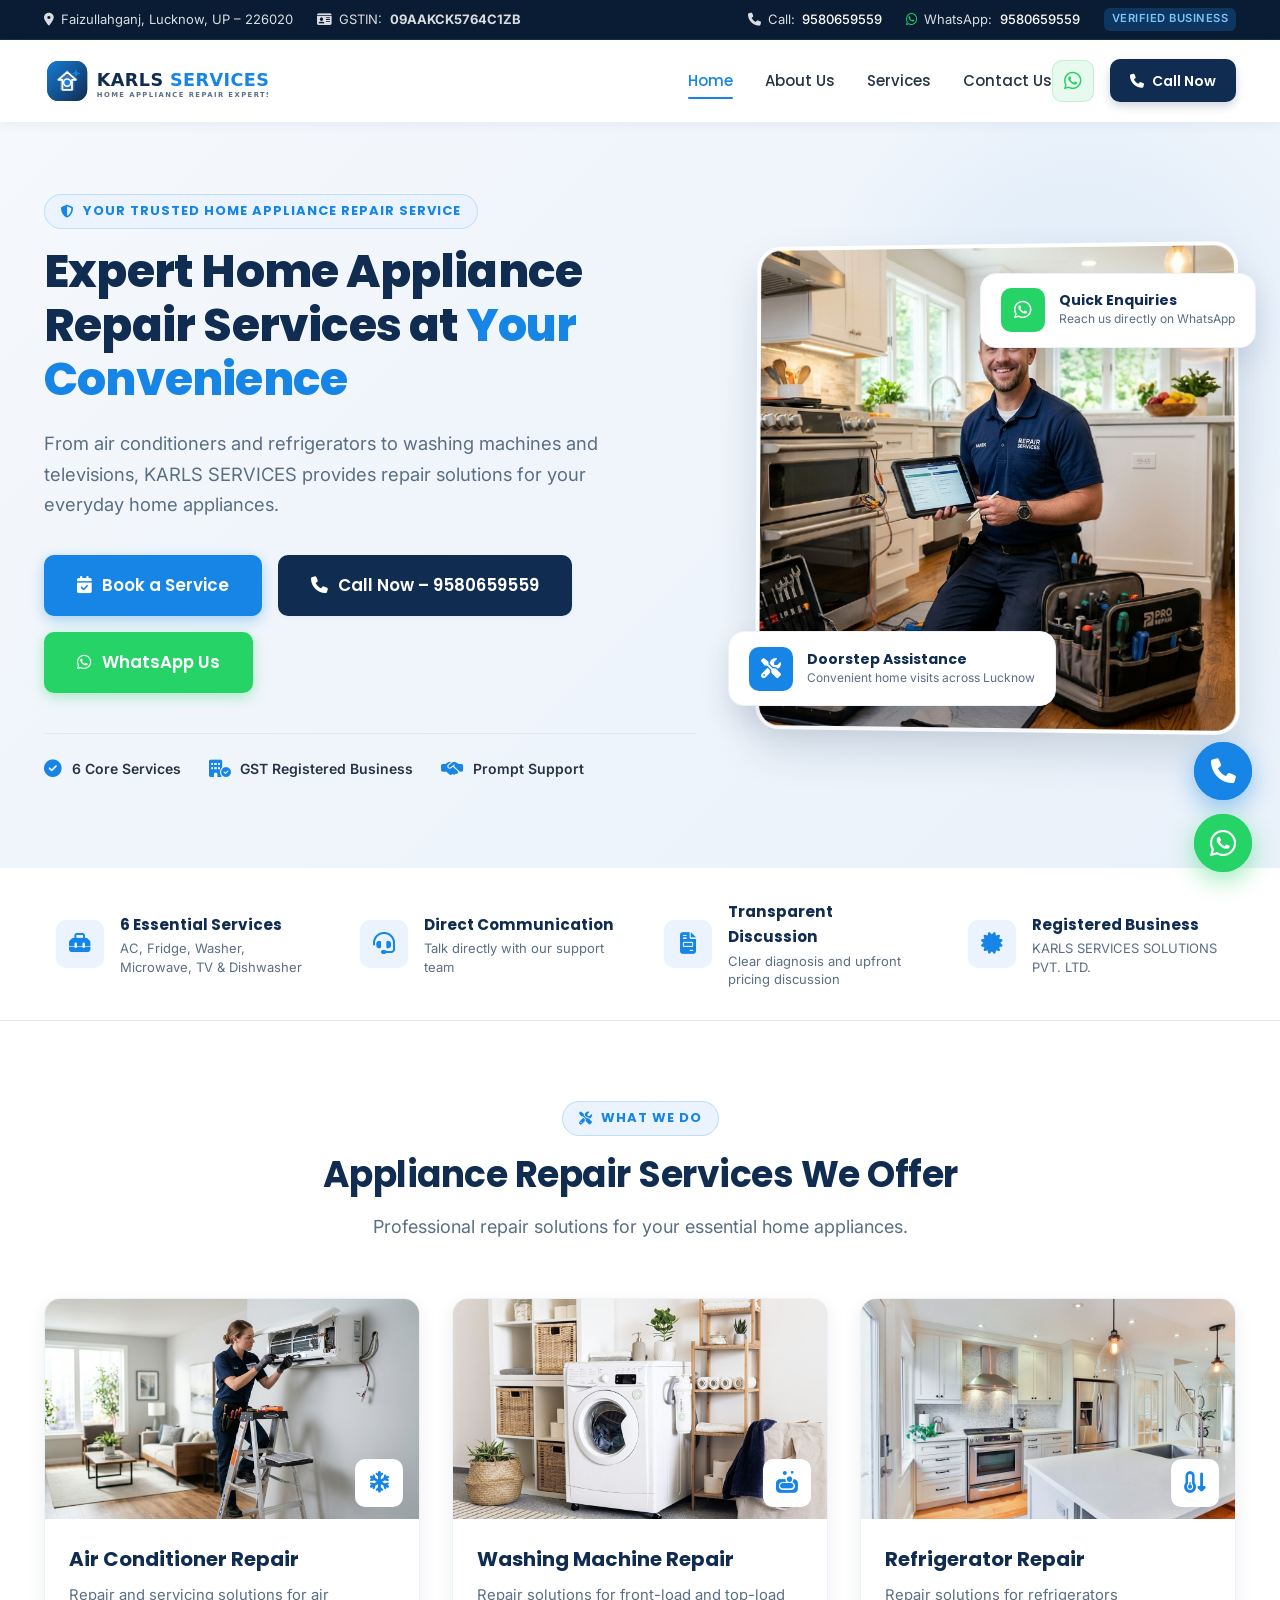
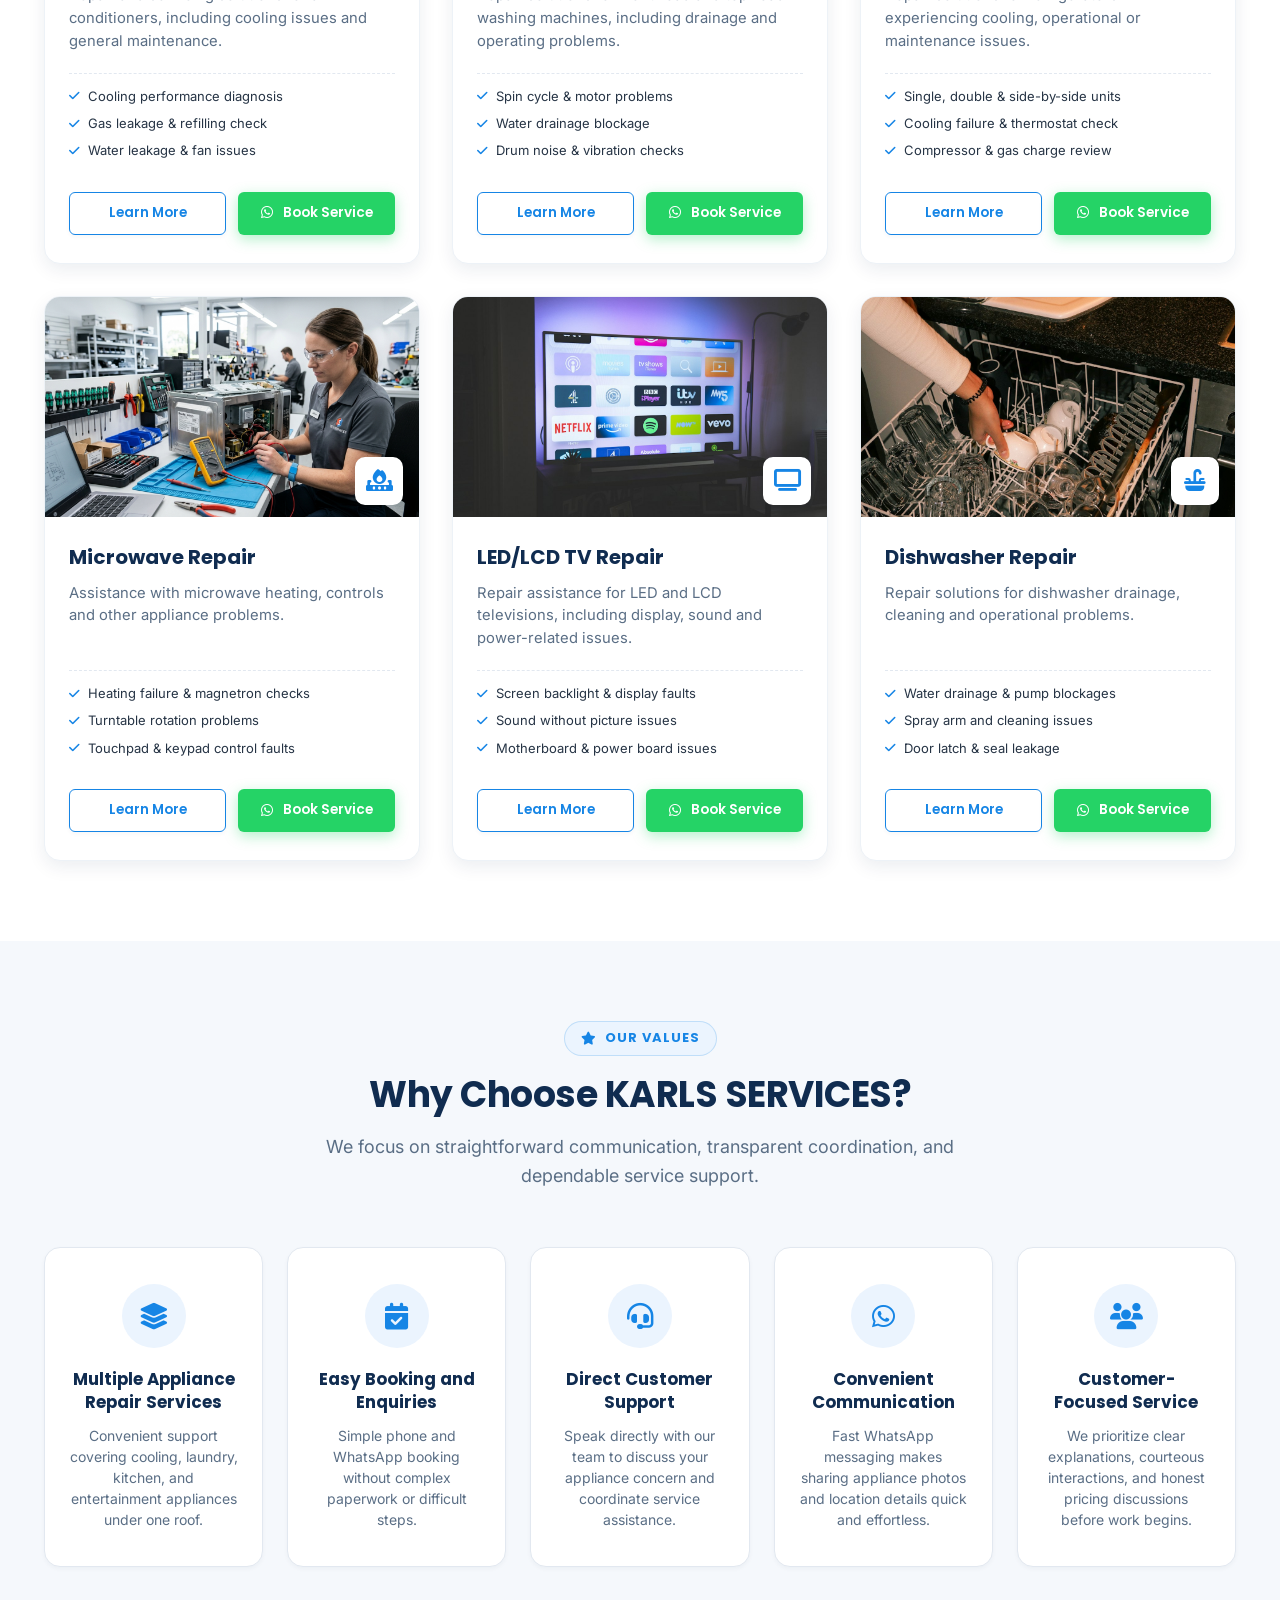
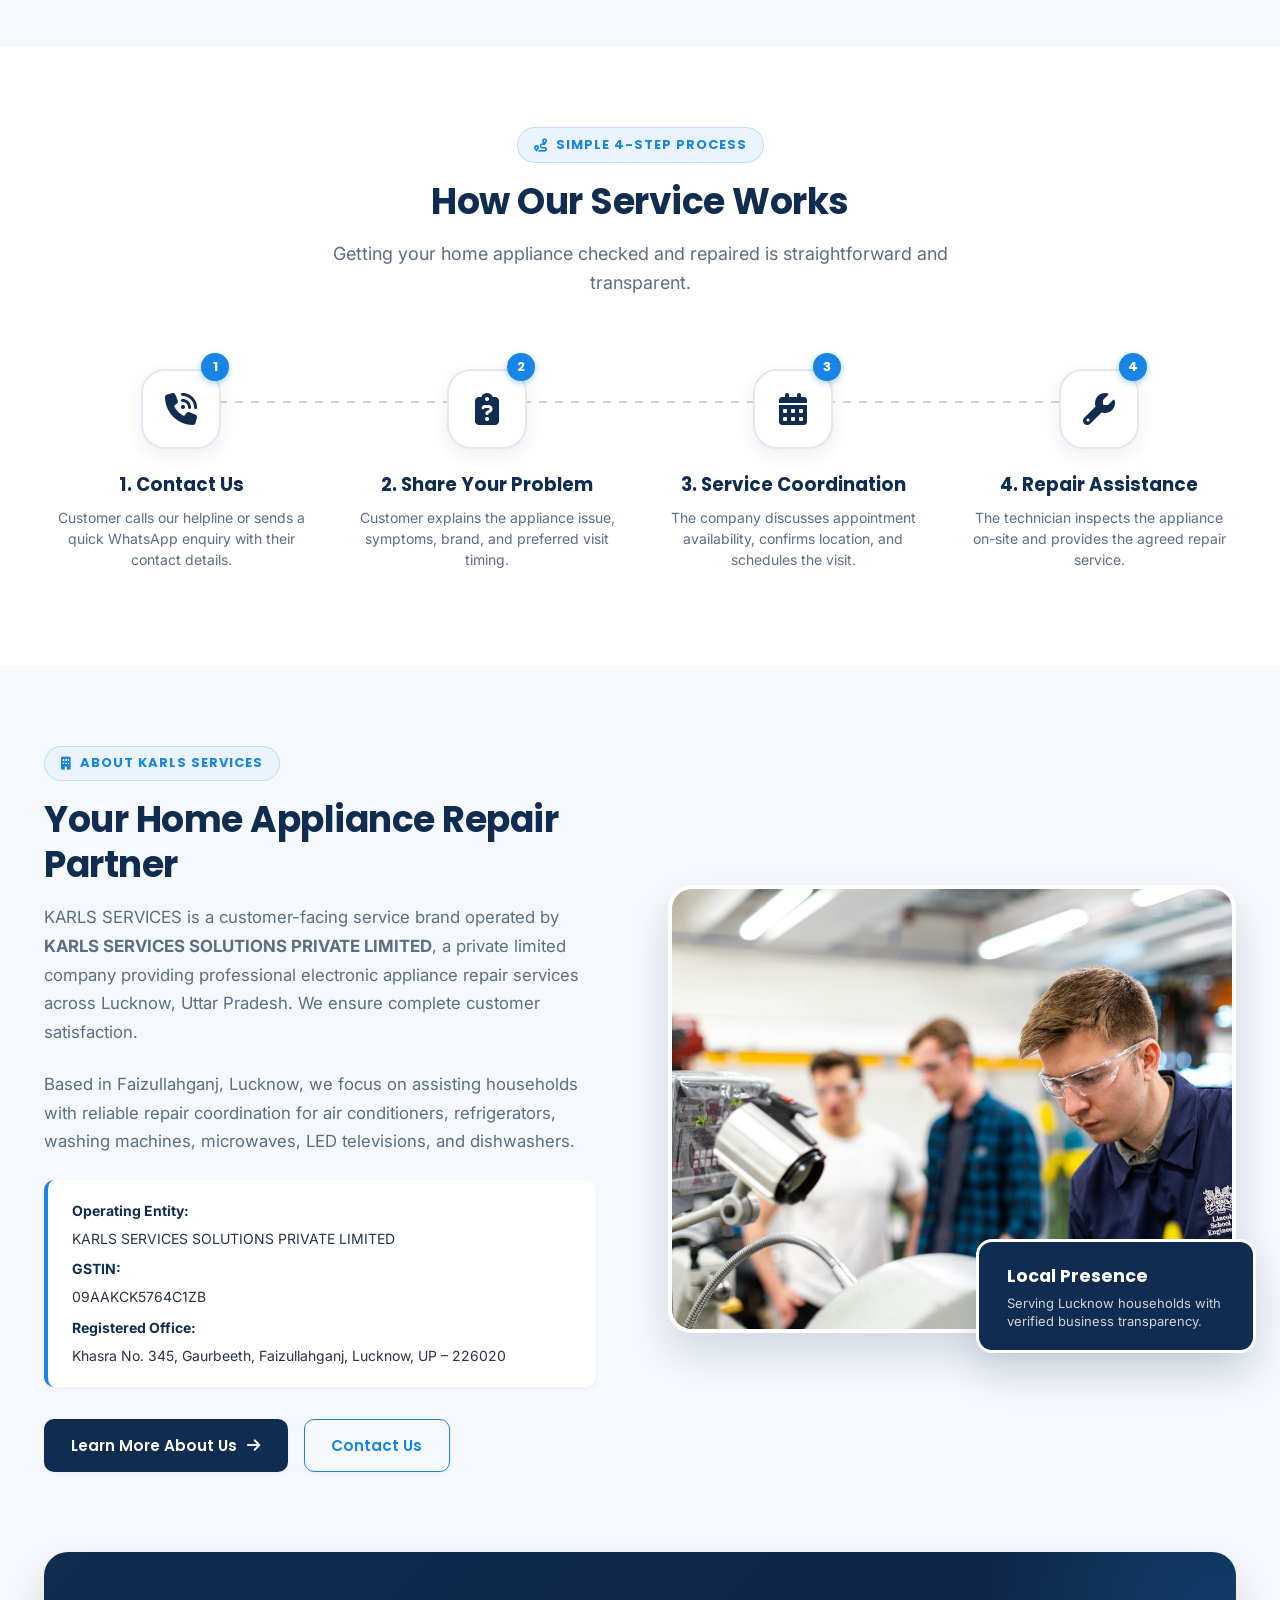
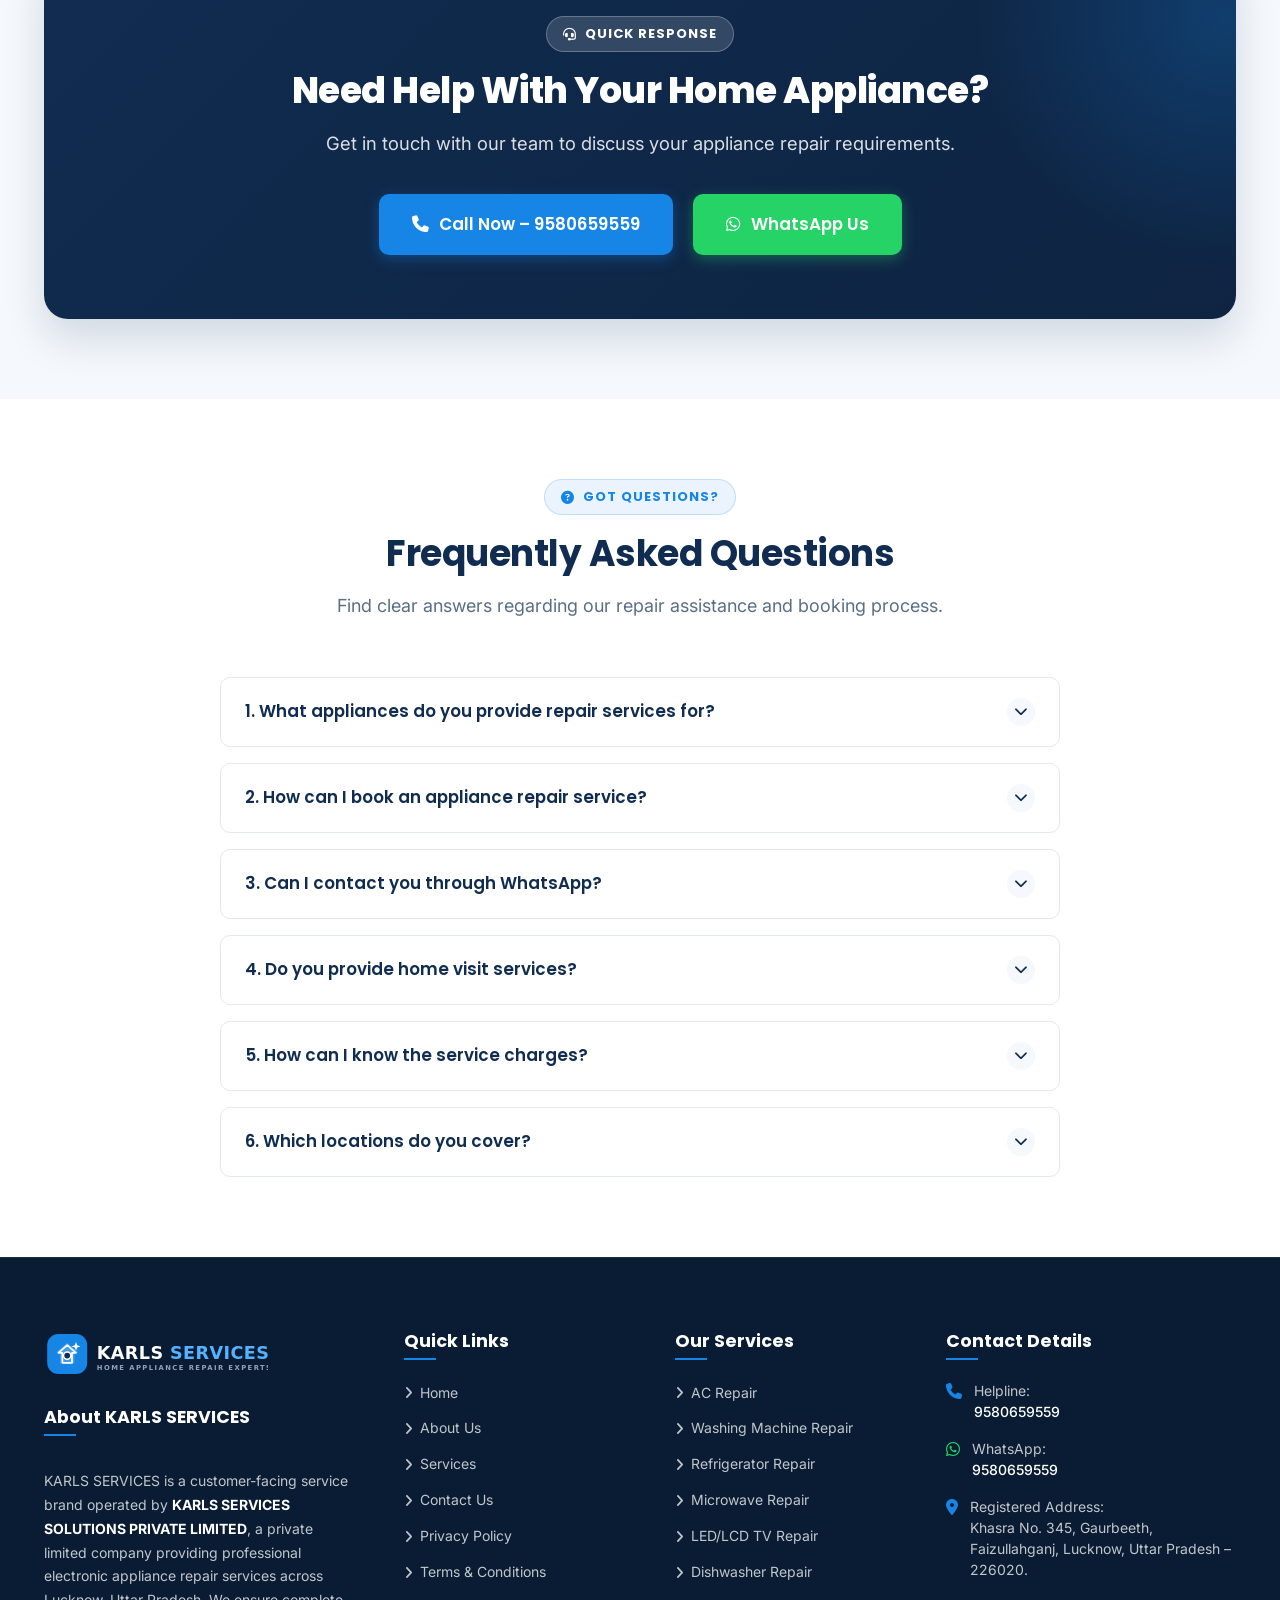
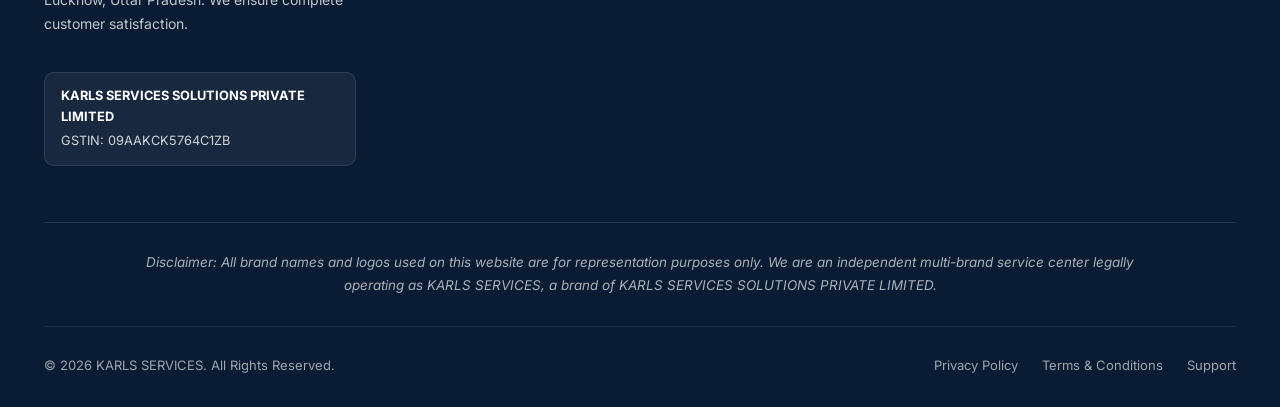
==== karls-services/index.html @ 0b70fb30 "Fix floating Call and WhatsApp buttons staying permanently visible on scroll across all devices" ====
<!DOCTYPE html>
<html lang="en">
<head>
  <meta charset="UTF-8">
  <meta name="viewport" content="width=device-width, initial-scale=1.0">
  <title>KARLS SERVICES – Home Appliance Repair Experts in Lucknow</title>
  <meta name="description" content="KARLS SERVICES provides professional repair and servicing solutions for air conditioners, refrigerators, washing machines, microwaves, LED/LCD TVs and dishwashers in Lucknow.">
  <meta name="keywords" content="KARLS SERVICES, appliance repair Lucknow, AC repair, washing machine repair, refrigerator repair, microwave repair, TV repair, dishwasher repair">
  <meta name="author" content="KARLS SERVICES SOLUTIONS PRIVATE LIMITED">
  <meta name="theme-color" content="#102C50">

  <!-- Open Graph / Facebook -->
  <meta property="og:type" content="website">
  <meta property="og:url" content="https://karlsservices.com/">
  <meta property="og:title" content="KARLS SERVICES – Home Appliance Repair Experts">
  <meta property="og:description" content="Professional repair solutions for your essential home appliances: AC, Refrigerator, Washing Machine, Microwave, TV & Dishwasher.">
  <meta property="og:image" content="assets/images/hero-technician.jpg">

  <!-- Favicon -->
  <link rel="icon" type="image/svg+xml" href="assets/icons/favicon.svg">

  <!-- Google Fonts: Poppins & Inter -->
  <link rel="preconnect" href="https://fonts.googleapis.com">
  <link rel="preconnect" href="https://fonts.gstatic.com" crossorigin>
  <link href="https://fonts.googleapis.com/css2?family=Inter:wght@400;500;600;700&family=Poppins:wght@500;600;700;800&display=swap" rel="stylesheet">

  <!-- Font Awesome Icons -->
  <link rel="stylesheet" href="https://cdnjs.cloudflare.com/ajax/libs/font-awesome/6.5.1/css/all.min.css">

  <!-- Custom Stylesheet -->
  <link rel="stylesheet" href="css/style.css">

  <!-- Schema.org LocalBusiness Structured Data -->
  <script type="application/ld+json">
  {
    "@context": "https://schema.org",
    "@type": "HomeAndConstructionBusiness",
    "name": "KARLS SERVICES",
    "legalName": "KARLS SERVICES SOLUTIONS PRIVATE LIMITED",
    "url": "https://karlsservices.com/",
    "logo": "https://karlsservices.com/assets/icons/logo.svg",
    "image": "https://karlsservices.com/assets/images/hero-technician.jpg",
    "description": "Professional repair and servicing solutions for home appliances including ACs, refrigerators, washing machines, microwaves, televisions, and dishwashers.",
    "telephone": "+919580659559",
    "taxID": "09AAKCK5764C1ZB",
    "address": {
      "@type": "PostalAddress",
      "streetAddress": "Khasra No. 345, Gaurbeeth, Faizullahganj",
      "addressLocality": "Lucknow",
      "addressRegion": "Uttar Pradesh",
      "postalCode": "226020",
      "addressCountry": "IN"
    },
    "geo": {
      "@type": "GeoCoordinates",
      "latitude": 26.9075,
      "longitude": 80.9328
    },
    "areaServed": {
      "@type": "City",
      "name": "Lucknow"
    },
    "hasOfferCatalog": {
      "@type": "OfferCatalog",
      "name": "Home Appliance Repair Services",
      "itemListElement": [
        {
          "@type": "Offer",
          "itemOffered": {
            "@type": "Service",
            "name": "Air Conditioner Repair"
          }
        },
        {
          "@type": "Offer",
          "itemOffered": {
            "@type": "Service",
            "name": "Washing Machine Repair"
          }
        },
        {
          "@type": "Offer",
          "itemOffered": {
            "@type": "Service",
            "name": "Refrigerator Repair"
          }
        },
        {
          "@type": "Offer",
          "itemOffered": {
            "@type": "Service",
            "name": "Microwave Repair"
          }
        },
        {
          "@type": "Offer",
          "itemOffered": {
            "@type": "Service",
            "name": "LED/LCD TV Repair"
          }
        },
        {
          "@type": "Offer",
          "itemOffered": {
            "@type": "Service",
            "name": "Dishwasher Repair"
          }
        }
      ]
    }
  }
  </script>
</head>
<body>

  <!-- Top Informational Bar -->
  <div class="top-bar">
    <div class="container">
      <div class="top-bar-content">
        <div class="top-bar-left">
          <span class="top-bar-item">
            <i class="fa-solid fa-location-dot"></i>
            Faizullahganj, Lucknow, UP – 226020
          </span>
          <span class="top-bar-item">
            <i class="fa-solid fa-id-card"></i>
            GSTIN: <strong>09AAKCK5764C1ZB</strong>
          </span>
        </div>
        <div class="top-bar-right">
          <span class="top-bar-item">
            <i class="fa-solid fa-phone"></i>
            Call: <a href="tel:+919580659559">9580659559</a>
          </span>
          <span class="top-bar-item">
            <i class="fa-brands fa-whatsapp" style="color: #25D366;"></i>
            WhatsApp: <a href="https://wa.me/919580659559" target="_blank" rel="noopener">9580659559</a>
          </span>
          <span class="top-bar-badge">Verified Business</span>
        </div>
      </div>
    </div>
  </div>

  <!-- Sticky Header & Navigation -->
  <header class="site-header">
    <div class="container">
      <div class="nav-container">
        <!-- Logo -->
        <a href="index.html" class="brand-logo" aria-label="KARLS SERVICES Home">
          <img src="assets/icons/logo.svg" alt="KARLS SERVICES Logo" class="brand-logo-img">
        </a>

        <!-- Main Navigation Links -->
        <nav class="main-navigation" aria-label="Primary Navigation">
          <ul class="nav-menu">
            <li><a href="index.html" class="nav-link active">Home</a></li>
            <li><a href="about.html" class="nav-link">About Us</a></li>
            <li><a href="services.html" class="nav-link">Services</a></li>
            <li><a href="contact.html" class="nav-link">Contact Us</a></li>
          </ul>

          <div class="nav-actions">
            <a href="https://wa.me/919580659559" class="header-whatsapp-btn" target="_blank" rel="noopener" aria-label="WhatsApp KARLS SERVICES">
              <i class="fa-brands fa-whatsapp"></i>
            </a>
            <a href="tel:+919580659559" class="header-phone-btn">
              <i class="fa-solid fa-phone"></i>
              <span>Call Now</span>
            </a>
          </div>
        </nav>

        <!-- Mobile Hamburger Button -->
        <button class="hamburger-btn" aria-label="Toggle navigation menu" aria-expanded="false">
          <span class="hamburger-line"></span>
          <span class="hamburger-line"></span>
          <span class="hamburger-line"></span>
        </button>
      </div>
    </div>
  </header>

  <!-- Hero Section -->
  <section class="hero-section">
    <div class="container">
      <div class="hero-grid">
        <!-- Left Column: Content -->
        <div class="hero-content reveal-fade-up">
          <div class="section-badge">
            <i class="fa-solid fa-shield-halved"></i>
            YOUR TRUSTED HOME APPLIANCE REPAIR SERVICE
          </div>
          <h1 class="hero-heading">
            Expert Home Appliance Repair Services at <span class="highlight">Your Convenience</span>
          </h1>
          <p class="hero-description">
            From air conditioners and refrigerators to washing machines and televisions, KARLS SERVICES provides repair solutions for your everyday home appliances.
          </p>
          <div class="hero-actions">
            <a href="contact.html" class="btn btn-primary btn-lg">
              <i class="fa-solid fa-calendar-check"></i>
              Book a Service
            </a>
            <a href="tel:+919580659559" class="btn btn-navy btn-lg">
              <i class="fa-solid fa-phone"></i>
              Call Now – 9580659559
            </a>
            <a href="https://wa.me/919580659559" class="btn btn-whatsapp btn-lg" target="_blank" rel="noopener">
              <i class="fa-brands fa-whatsapp"></i>
              WhatsApp Us
            </a>
          </div>
          <div class="hero-trust-bar">
            <div class="trust-item">
              <i class="fa-solid fa-circle-check"></i>
              <span>6 Core Services</span>
            </div>
            <div class="trust-item">
              <i class="fa-solid fa-building-circle-check"></i>
              <span>GST Registered Business</span>
            </div>
            <div class="trust-item">
              <i class="fa-solid fa-handshake-simple"></i>
              <span>Prompt Support</span>
            </div>
          </div>
        </div>

        <!-- Right Column: Visual -->
        <div class="hero-image-wrapper reveal-fade-up">
          <div class="hero-image-card">
            <img src="assets/images/hero-technician.jpg" alt="KARLS SERVICES appliance repair technician working professionally" class="hero-img">
          </div>
          <!-- Floating highlight badges -->
          <div class="hero-floating-badge hero-badge-1">
            <div class="badge-icon-box badge-icon-blue">
              <i class="fa-solid fa-screwdriver-wrench"></i>
            </div>
            <div>
              <div class="badge-text-title">Doorstep Assistance</div>
              <div class="badge-text-sub">Convenient home visits across Lucknow</div>
            </div>
          </div>
          <div class="hero-floating-badge hero-badge-2">
            <div class="badge-icon-box badge-icon-green">
              <i class="fa-brands fa-whatsapp"></i>
            </div>
            <div>
              <div class="badge-text-title">Quick Enquiries</div>
              <div class="badge-text-sub">Reach us directly on WhatsApp</div>
            </div>
          </div>
        </div>
      </div>
    </div>
  </section>

  <!-- Quick Highlights Bar -->
  <section class="highlights-bar" aria-label="Key Highlights">
    <div class="container">
      <div class="highlights-grid">
        <div class="highlight-box">
          <div class="highlight-icon">
            <i class="fa-solid fa-toolbox"></i>
          </div>
          <div>
            <div class="highlight-title">6 Essential Services</div>
            <div class="highlight-desc">AC, Fridge, Washer, Microwave, TV & Dishwasher</div>
          </div>
        </div>
        <div class="highlight-box">
          <div class="highlight-icon">
            <i class="fa-solid fa-headset"></i>
          </div>
          <div>
            <div class="highlight-title">Direct Communication</div>
            <div class="highlight-desc">Talk directly with our support team</div>
          </div>
        </div>
        <div class="highlight-box">
          <div class="highlight-icon">
            <i class="fa-solid fa-file-invoice"></i>
          </div>
          <div>
            <div class="highlight-title">Transparent Discussion</div>
            <div class="highlight-desc">Clear diagnosis and upfront pricing discussion</div>
          </div>
        </div>
        <div class="highlight-box">
          <div class="highlight-icon">
            <i class="fa-solid fa-certificate"></i>
          </div>
          <div>
            <div class="highlight-title">Registered Business</div>
            <div class="highlight-desc">KARLS SERVICES SOLUTIONS PVT. LTD.</div>
          </div>
        </div>
      </div>
    </div>
  </section>

  <!-- Section 2: Our Services -->
  <section class="section section-alt" id="services">
    <div class="container">
      <div class="section-header reveal-fade-up">
        <div class="section-badge">
          <i class="fa-solid fa-screwdriver-wrench"></i>
          What We Do
        </div>
        <h2 class="section-title">Appliance Repair Services We Offer</h2>
        <p class="section-subtitle">
          Professional repair solutions for your essential home appliances.
        </p>
      </div>

      <div class="services-grid">
        <!-- Service Card 1: AC Repair -->
        <article class="service-card reveal-fade-up">
          <div class="service-image-container">
            <img src="assets/images/ac-repair.jpg" alt="Air conditioner servicing and repair by KARLS SERVICES" class="service-img" loading="lazy">
            <div class="service-icon-tag" aria-hidden="true">
              <i class="fa-solid fa-snowflake"></i>
            </div>
          </div>
          <div class="service-content">
            <h3 class="service-title">Air Conditioner Repair</h3>
            <p class="service-desc">
              Repair and servicing solutions for air conditioners, including cooling issues and general maintenance.
            </p>
            <ul class="service-features-list">
              <li><i class="fa-solid fa-check"></i> Cooling performance diagnosis</li>
              <li><i class="fa-solid fa-check"></i> Gas leakage & refilling check</li>
              <li><i class="fa-solid fa-check"></i> Water leakage & fan issues</li>
            </ul>
            <div class="service-card-actions">
              <a href="services.html#service-ac" class="btn btn-outline-accent btn-sm">Learn More</a>
              <a href="https://wa.me/919580659559?text=Hello%20KARLS%20SERVICES%2C%20I%20would%20like%20to%20enquire%20about%20Air%20Conditioner%20Repair." class="btn btn-whatsapp btn-sm" target="_blank" rel="noopener">
                <i class="fa-brands fa-whatsapp"></i> Book Service
              </a>
            </div>
          </div>
        </article>

        <!-- Service Card 2: Washing Machine Repair -->
        <article class="service-card reveal-fade-up">
          <div class="service-image-container">
            <img src="assets/images/washing-machine-repair.jpg" alt="Washing machine repair service in Lucknow" class="service-img" loading="lazy">
            <div class="service-icon-tag" aria-hidden="true">
              <i class="fa-solid fa-soap"></i>
            </div>
          </div>
          <div class="service-content">
            <h3 class="service-title">Washing Machine Repair</h3>
            <p class="service-desc">
              Repair solutions for front-load and top-load washing machines, including drainage and operating problems.
            </p>
            <ul class="service-features-list">
              <li><i class="fa-solid fa-check"></i> Spin cycle & motor problems</li>
              <li><i class="fa-solid fa-check"></i> Water drainage blockage</li>
              <li><i class="fa-solid fa-check"></i> Drum noise & vibration checks</li>
            </ul>
            <div class="service-card-actions">
              <a href="services.html#service-washing" class="btn btn-outline-accent btn-sm">Learn More</a>
              <a href="https://wa.me/919580659559?text=Hello%20KARLS%20SERVICES%2C%20I%20would%20like%20to%20enquire%20about%20Washing%20Machine%20Repair." class="btn btn-whatsapp btn-sm" target="_blank" rel="noopener">
                <i class="fa-brands fa-whatsapp"></i> Book Service
              </a>
            </div>
          </div>
        </article>

        <!-- Service Card 3: Refrigerator Repair -->
        <article class="service-card reveal-fade-up">
          <div class="service-image-container">
            <img src="assets/images/refrigerator-repair.jpg" alt="Refrigerator maintenance and cooling repair" class="service-img" loading="lazy">
            <div class="service-icon-tag" aria-hidden="true">
              <i class="fa-solid fa-temperature-arrow-down"></i>
            </div>
          </div>
          <div class="service-content">
            <h3 class="service-title">Refrigerator Repair</h3>
            <p class="service-desc">
              Repair solutions for refrigerators experiencing cooling, operational or maintenance issues.
            </p>
            <ul class="service-features-list">
              <li><i class="fa-solid fa-check"></i> Single, double & side-by-side units</li>
              <li><i class="fa-solid fa-check"></i> Cooling failure & thermostat check</li>
              <li><i class="fa-solid fa-check"></i> Compressor & gas charge review</li>
            </ul>
            <div class="service-card-actions">
              <a href="services.html#service-fridge" class="btn btn-outline-accent btn-sm">Learn More</a>
              <a href="https://wa.me/919580659559?text=Hello%20KARLS%20SERVICES%2C%20I%20would%20like%20to%20enquire%20about%20Refrigerator%20Repair." class="btn btn-whatsapp btn-sm" target="_blank" rel="noopener">
                <i class="fa-brands fa-whatsapp"></i> Book Service
              </a>
            </div>
          </div>
        </article>

        <!-- Service Card 4: Microwave Repair -->
        <article class="service-card reveal-fade-up">
          <div class="service-image-container">
            <img src="assets/images/microwave-repair.jpg" alt="Countertop and convection microwave oven repair" class="service-img" loading="lazy">
            <div class="service-icon-tag" aria-hidden="true">
              <i class="fa-solid fa-fire-burner"></i>
            </div>
          </div>
          <div class="service-content">
            <h3 class="service-title">Microwave Repair</h3>
            <p class="service-desc">
              Assistance with microwave heating, controls and other appliance problems.
            </p>
            <ul class="service-features-list">
              <li><i class="fa-solid fa-check"></i> Heating failure & magnetron checks</li>
              <li><i class="fa-solid fa-check"></i> Turntable rotation problems</li>
              <li><i class="fa-solid fa-check"></i> Touchpad & keypad control faults</li>
            </ul>
            <div class="service-card-actions">
              <a href="services.html#service-microwave" class="btn btn-outline-accent btn-sm">Learn More</a>
              <a href="https://wa.me/919580659559?text=Hello%20KARLS%20SERVICES%2C%20I%20would%20like%20to%20enquire%20about%20Microwave%20Repair." class="btn btn-whatsapp btn-sm" target="_blank" rel="noopener">
                <i class="fa-brands fa-whatsapp"></i> Book Service
              </a>
            </div>
          </div>
        </article>

        <!-- Service Card 5: LED/LCD TV Repair -->
        <article class="service-card reveal-fade-up">
          <div class="service-image-container">
            <img src="assets/images/tv-repair.jpg" alt="Smart LED and LCD TV repair technician diagnostic" class="service-img" loading="lazy">
            <div class="service-icon-tag" aria-hidden="true">
              <i class="fa-solid fa-tv"></i>
            </div>
          </div>
          <div class="service-content">
            <h3 class="service-title">LED/LCD TV Repair</h3>
            <p class="service-desc">
              Repair assistance for LED and LCD televisions, including display, sound and power-related issues.
            </p>
            <ul class="service-features-list">
              <li><i class="fa-solid fa-check"></i> Screen backlight & display faults</li>
              <li><i class="fa-solid fa-check"></i> Sound without picture issues</li>
              <li><i class="fa-solid fa-check"></i> Motherboard & power board issues</li>
            </ul>
            <div class="service-card-actions">
              <a href="services.html#service-tv" class="btn btn-outline-accent btn-sm">Learn More</a>
              <a href="https://wa.me/919580659559?text=Hello%20KARLS%20SERVICES%2C%20I%20would%20like%20to%20enquire%20about%20LED%20LCD%20TV%20Repair." class="btn btn-whatsapp btn-sm" target="_blank" rel="noopener">
                <i class="fa-brands fa-whatsapp"></i> Book Service
              </a>
            </div>
          </div>
        </article>

        <!-- Service Card 6: Dishwasher Repair -->
        <article class="service-card reveal-fade-up">
          <div class="service-image-container">
            <img src="assets/images/dishwasher-repair.jpg" alt="Dishwasher drainage and operational repair" class="service-img" loading="lazy">
            <div class="service-icon-tag" aria-hidden="true">
              <i class="fa-solid fa-sink"></i>
            </div>
          </div>
          <div class="service-content">
            <h3 class="service-title">Dishwasher Repair</h3>
            <p class="service-desc">
              Repair solutions for dishwasher drainage, cleaning and operational problems.
            </p>
            <ul class="service-features-list">
              <li><i class="fa-solid fa-check"></i> Water drainage & pump blockages</li>
              <li><i class="fa-solid fa-check"></i> Spray arm and cleaning issues</li>
              <li><i class="fa-solid fa-check"></i> Door latch & seal leakage</li>
            </ul>
            <div class="service-card-actions">
              <a href="services.html#service-dishwasher" class="btn btn-outline-accent btn-sm">Learn More</a>
              <a href="https://wa.me/919580659559?text=Hello%20KARLS%20SERVICES%2C%20I%20would%20like%20to%20enquire%20about%20Dishwasher%20Repair." class="btn btn-whatsapp btn-sm" target="_blank" rel="noopener">
                <i class="fa-brands fa-whatsapp"></i> Book Service
              </a>
            </div>
          </div>
        </article>
      </div>
    </div>
  </section>

  <!-- Section 3: Why Choose Us? -->
  <section class="section" id="why-choose-us">
    <div class="container">
      <div class="section-header reveal-fade-up">
        <div class="section-badge">
          <i class="fa-solid fa-star"></i>
          Our Values
        </div>
        <h2 class="section-title">Why Choose KARLS SERVICES?</h2>
        <p class="section-subtitle">
          We focus on straightforward communication, transparent coordination, and dependable service support.
        </p>
      </div>

      <div class="features-grid">
        <!-- Feature 1 -->
        <div class="feature-card reveal-fade-up">
          <div class="feature-icon-wrap">
            <i class="fa-solid fa-layer-group"></i>
          </div>
          <h3 class="feature-title">Multiple Appliance Repair Services</h3>
          <p class="feature-desc">
            Convenient support covering cooling, laundry, kitchen, and entertainment appliances under one roof.
          </p>
        </div>

        <!-- Feature 2 -->
        <div class="feature-card reveal-fade-up">
          <div class="feature-icon-wrap">
            <i class="fa-solid fa-calendar-check"></i>
          </div>
          <h3 class="feature-title">Easy Booking and Enquiries</h3>
          <p class="feature-desc">
            Simple phone and WhatsApp booking without complex paperwork or difficult steps.
          </p>
        </div>

        <!-- Feature 3 -->
        <div class="feature-card reveal-fade-up">
          <div class="feature-icon-wrap">
            <i class="fa-solid fa-headset"></i>
          </div>
          <h3 class="feature-title">Direct Customer Support</h3>
          <p class="feature-desc">
            Speak directly with our team to discuss your appliance concern and coordinate service assistance.
          </p>
        </div>

        <!-- Feature 4 -->
        <div class="feature-card reveal-fade-up">
          <div class="feature-icon-wrap">
            <i class="fa-brands fa-whatsapp"></i>
          </div>
          <h3 class="feature-title">Convenient Communication</h3>
          <p class="feature-desc">
            Fast WhatsApp messaging makes sharing appliance photos and location details quick and effortless.
          </p>
        </div>

        <!-- Feature 5 -->
        <div class="feature-card reveal-fade-up">
          <div class="feature-icon-wrap">
            <i class="fa-solid fa-users"></i>
          </div>
          <h3 class="feature-title">Customer-Focused Service</h3>
          <p class="feature-desc">
            We prioritize clear explanations, courteous interactions, and honest pricing discussions before work begins.
          </p>
        </div>
      </div>
    </div>
  </section>

  <!-- Section 4: How Our Service Works -->
  <section class="section section-alt" id="how-it-works">
    <div class="container">
      <div class="section-header reveal-fade-up">
        <div class="section-badge">
          <i class="fa-solid fa-route"></i>
          Simple 4-Step Process
        </div>
        <h2 class="section-title">How Our Service Works</h2>
        <p class="section-subtitle">
          Getting your home appliance checked and repaired is straightforward and transparent.
        </p>
      </div>

      <div class="process-grid reveal-fade-up">
        <div class="process-connector" aria-hidden="true"></div>

        <!-- Step 1 -->
        <div class="process-step">
          <div class="step-number-badge">1</div>
          <div class="step-icon-box">
            <i class="fa-solid fa-phone-volume"></i>
          </div>
          <h3 class="step-title">1. Contact Us</h3>
          <p class="step-desc">
            Customer calls our helpline or sends a quick WhatsApp enquiry with their contact details.
          </p>
        </div>

        <!-- Step 2 -->
        <div class="process-step">
          <div class="step-number-badge">2</div>
          <div class="step-icon-box">
            <i class="fa-solid fa-clipboard-question"></i>
          </div>
          <h3 class="step-title">2. Share Your Problem</h3>
          <p class="step-desc">
            Customer explains the appliance issue, symptoms, brand, and preferred visit timing.
          </p>
        </div>

        <!-- Step 3 -->
        <div class="process-step">
          <div class="step-number-badge">3</div>
          <div class="step-icon-box">
            <i class="fa-solid fa-calendar-days"></i>
          </div>
          <h3 class="step-title">3. Service Coordination</h3>
          <p class="step-desc">
            The company discusses appointment availability, confirms location, and schedules the visit.
          </p>
        </div>

        <!-- Step 4 -->
        <div class="process-step">
          <div class="step-number-badge">4</div>
          <div class="step-icon-box">
            <i class="fa-solid fa-wrench"></i>
          </div>
          <h3 class="step-title">4. Repair Assistance</h3>
          <p class="step-desc">
            The technician inspects the appliance on-site and provides the agreed repair service.
          </p>
        </div>
      </div>
    </div>
  </section>

  <!-- Section 5: About Company -->
  <section class="section" id="about-overview">
    <div class="container">
      <div class="about-grid">
        <div class="about-content-block reveal-fade-up">
          <div class="section-badge">
            <i class="fa-solid fa-building"></i>
            About KARLS SERVICES
          </div>
          <h2 class="section-title">Your Home Appliance Repair Partner</h2>
          <p class="about-text">
            KARLS SERVICES is a customer-facing service brand operated by <strong>KARLS SERVICES SOLUTIONS PRIVATE LIMITED</strong>, a private limited company providing professional electronic appliance repair services across Lucknow, Uttar Pradesh. We ensure complete customer satisfaction.
          </p>
          <p class="about-text">
            Based in Faizullahganj, Lucknow, we focus on assisting households with reliable repair coordination for air conditioners, refrigerators, washing machines, microwaves, LED televisions, and dishwashers.
          </p>

          <div class="legal-info-card">
            <div class="legal-info-row">
              <span class="legal-label">Operating Entity:</span>
              <span class="legal-value">KARLS SERVICES SOLUTIONS PRIVATE LIMITED</span>
            </div>
            <div class="legal-info-row" style="margin-top: 0.5rem;">
              <span class="legal-label">GSTIN:</span>
              <span class="legal-value">09AAKCK5764C1ZB</span>
            </div>
            <div class="legal-info-row" style="margin-top: 0.5rem;">
              <span class="legal-label">Registered Office:</span>
              <span class="legal-value">Khasra No. 345, Gaurbeeth, Faizullahganj, Lucknow, UP – 226020</span>
            </div>
          </div>

          <div style="display: flex; gap: 1rem; flex-wrap: wrap;">
            <a href="about.html" class="btn btn-navy">
              Learn More About Us
              <i class="fa-solid fa-arrow-right"></i>
            </a>
            <a href="contact.html" class="btn btn-outline-accent">
              Contact Us
            </a>
          </div>
        </div>

        <div class="about-image-wrapper reveal-fade-up">
          <div class="about-image-card">
            <img src="assets/images/about-company.jpg" alt="KARLS SERVICES professional appliance servicing" class="about-img" loading="lazy">
          </div>
          <div class="about-experience-card">
            <div class="about-badge-title">Local Presence</div>
            <div class="about-badge-text">Serving Lucknow households with verified business transparency.</div>
          </div>
        </div>
      </div>
    </div>
  </section>

  <!-- Section 6: Call-to-Action Banner -->
  <section class="section" style="padding-top: 0;">
    <div class="container">
      <div class="cta-banner reveal-fade-up">
        <div class="cta-banner-content">
          <div class="section-badge badge-white">
            <i class="fa-solid fa-headset"></i>
            Quick Response
          </div>
          <h2 class="cta-title">Need Help With Your Home Appliance?</h2>
          <p class="cta-description">
            Get in touch with our team to discuss your appliance repair requirements.
          </p>
          <div class="cta-buttons">
            <a href="tel:+919580659559" class="btn btn-primary btn-lg">
              <i class="fa-solid fa-phone"></i>
              Call Now – 9580659559
            </a>
            <a href="https://wa.me/919580659559" class="btn btn-whatsapp btn-lg" target="_blank" rel="noopener">
              <i class="fa-brands fa-whatsapp"></i>
              WhatsApp Us
            </a>
          </div>
        </div>
      </div>
    </div>
  </section>

  <!-- Section 7: Frequently Asked Questions -->
  <section class="section section-alt" id="faq">
    <div class="container">
      <div class="section-header reveal-fade-up">
        <div class="section-badge">
          <i class="fa-solid fa-circle-question"></i>
          Got Questions?
        </div>
        <h2 class="section-title">Frequently Asked Questions</h2>
        <p class="section-subtitle">
          Find clear answers regarding our repair assistance and booking process.
        </p>
      </div>

      <div class="faq-accordion reveal-fade-up">
        <!-- Question 1 -->
        <div class="faq-item">
          <button class="faq-question-btn" type="button" aria-expanded="false">
            <span>1. What appliances do you provide repair services for?</span>
            <div class="faq-icon"><i class="fa-solid fa-chevron-down"></i></div>
          </button>
          <div class="faq-answer">
            <div class="faq-answer-inner">
              We provide repair and servicing assistance for six essential household appliances: Air Conditioners (split and window), Washing Machines (front-load and top-load), Refrigerators (single door, double door, and multi-door), Microwave Ovens, LED/LCD Televisions, and Dishwashers.
            </div>
          </div>
        </div>

        <!-- Question 2 -->
        <div class="faq-item">
          <button class="faq-question-btn" type="button" aria-expanded="false">
            <span>2. How can I book an appliance repair service?</span>
            <div class="faq-icon"><i class="fa-solid fa-chevron-down"></i></div>
          </button>
          <div class="faq-answer">
            <div class="faq-answer-inner">
              Booking is simple: you can call our phone helpline directly at <a href="tel:+919580659559">9580659559</a> or send an enquiry through WhatsApp. You can also fill out the enquiry form on our <a href="contact.html">Contact Us</a> page which opens WhatsApp pre-filled with your details.
            </div>
          </div>
        </div>

        <!-- Question 3 -->
        <div class="faq-item">
          <button class="faq-question-btn" type="button" aria-expanded="false">
            <span>3. Can I contact you through WhatsApp?</span>
            <div class="faq-icon"><i class="fa-solid fa-chevron-down"></i></div>
          </button>
          <div class="faq-answer">
            <div class="faq-answer-inner">
              Yes, definitely! You can reach us directly on WhatsApp at <a href="https://wa.me/919580659559" target="_blank" rel="noopener">9580659559</a>. WhatsApp makes it very convenient to share the appliance issue, error codes, photos, and your service address.
            </div>
          </div>
        </div>

        <!-- Question 4 -->
        <div class="faq-item">
          <button class="faq-question-btn" type="button" aria-expanded="false">
            <span>4. Do you provide home visit services?</span>
            <div class="faq-icon"><i class="fa-solid fa-chevron-down"></i></div>
          </button>
          <div class="faq-answer">
            <div class="faq-answer-inner">
              Yes. Upon discussing your problem and confirming availability, a service technician visits your location to inspect the appliance and provide the agreed repair service.
            </div>
          </div>
        </div>

        <!-- Question 5 -->
        <div class="faq-item">
          <button class="faq-question-btn" type="button" aria-expanded="false">
            <span>5. How can I know the service charges?</span>
            <div class="faq-icon"><i class="fa-solid fa-chevron-down"></i></div>
          </button>
          <div class="faq-answer">
            <div class="faq-answer-inner">
              Service and inspection charges depend on the appliance type, nature of the fault, and required replacement parts. Our team discusses initial estimates when you reach out, and exact repair charges are confirmed following an on-site physical inspection by the technician before proceeding.
            </div>
          </div>
        </div>

        <!-- Question 6 -->
        <div class="faq-item">
          <button class="faq-question-btn" type="button" aria-expanded="false">
            <span>6. Which locations do you cover?</span>
            <div class="faq-icon"><i class="fa-solid fa-chevron-down"></i></div>
          </button>
          <div class="faq-answer">
            <div class="faq-answer-inner">
              We are based in Faizullahganj, Lucknow, and provide service assistance across major residential areas in Lucknow, Uttar Pradesh. Service availability in specific neighbourhoods is confirmed by our team when you contact us.
            </div>
          </div>
        </div>
      </div>
    </div>
  </section>

  <!-- Site Footer -->
  <footer class="site-footer">
    <div class="container">
      <div class="footer-grid">
        <!-- Col 1: Brand Info -->
        <div class="footer-brand-col">
          <a href="index.html" aria-label="KARLS SERVICES Home">
            <img src="assets/icons/logo-light.svg" alt="KARLS SERVICES Logo" class="footer-logo">
          </a>
          <h4 class="footer-heading" style="margin-top: 0.5rem; margin-bottom: 0.85rem;">About KARLS SERVICES</h4>
          <p class="footer-brand-desc">
            KARLS SERVICES is a customer-facing service brand operated by <strong>KARLS SERVICES SOLUTIONS PRIVATE LIMITED</strong>, a private limited company providing professional electronic appliance repair services across Lucknow, Uttar Pradesh. We ensure complete customer satisfaction.
          </p>
          <div class="footer-legal-tag">
            <strong>KARLS SERVICES SOLUTIONS PRIVATE LIMITED</strong>
            GSTIN: 09AAKCK5764C1ZB
          </div>
        </div>

        <!-- Col 2: Quick Links -->
        <div>
          <h4 class="footer-heading">Quick Links</h4>
          <ul class="footer-links-list">
            <li><a href="index.html"><i class="fa-solid fa-angle-right"></i> Home</a></li>
            <li><a href="about.html"><i class="fa-solid fa-angle-right"></i> About Us</a></li>
            <li><a href="services.html"><i class="fa-solid fa-angle-right"></i> Services</a></li>
            <li><a href="contact.html"><i class="fa-solid fa-angle-right"></i> Contact Us</a></li>
            <li><a href="privacy-policy.html"><i class="fa-solid fa-angle-right"></i> Privacy Policy</a></li>
            <li><a href="terms-and-conditions.html"><i class="fa-solid fa-angle-right"></i> Terms & Conditions</a></li>
          </ul>
        </div>

        <!-- Col 3: Services -->
        <div>
          <h4 class="footer-heading">Our Services</h4>
          <ul class="footer-links-list">
            <li><a href="services.html#service-ac"><i class="fa-solid fa-angle-right"></i> AC Repair</a></li>
            <li><a href="services.html#service-washing"><i class="fa-solid fa-angle-right"></i> Washing Machine Repair</a></li>
            <li><a href="services.html#service-fridge"><i class="fa-solid fa-angle-right"></i> Refrigerator Repair</a></li>
            <li><a href="services.html#service-microwave"><i class="fa-solid fa-angle-right"></i> Microwave Repair</a></li>
            <li><a href="services.html#service-tv"><i class="fa-solid fa-angle-right"></i> LED/LCD TV Repair</a></li>
            <li><a href="services.html#service-dishwasher"><i class="fa-solid fa-angle-right"></i> Dishwasher Repair</a></li>
          </ul>
        </div>

        <!-- Col 4: Contact & Address -->
        <div>
          <h4 class="footer-heading">Contact Details</h4>
          <div class="footer-contact-list">
            <div class="footer-contact-item">
              <i class="fa-solid fa-phone"></i>
              <div>
                <span>Helpline:</span><br>
                <a href="tel:+919580659559">9580659559</a>
              </div>
            </div>
            <div class="footer-contact-item">
              <i class="fa-brands fa-whatsapp" style="color: #25D366;"></i>
              <div>
                <span>WhatsApp:</span><br>
                <a href="https://wa.me/919580659559" target="_blank" rel="noopener">9580659559</a>
              </div>
            </div>
            <div class="footer-contact-item">
              <i class="fa-solid fa-location-dot"></i>
              <div>
                <span>Registered Address:</span><br>
                Khasra No. 345, Gaurbeeth, Faizullahganj, Lucknow, Uttar Pradesh – 226020.
              </div>
            </div>
          </div>
        </div>
      </div>

      <!-- Footer Disclaimer -->
      <div class="footer-disclaimer">
        <p>
          <em>Disclaimer: All brand names and logos used on this website are for representation purposes only. We are an independent multi-brand service center legally operating as KARLS SERVICES, a brand of KARLS SERVICES SOLUTIONS PRIVATE LIMITED.</em>
        </p>
      </div>

      <!-- Footer Bottom -->
      <div class="footer-bottom">
        <div>
          &copy; 2026 KARLS SERVICES. All Rights Reserved.
        </div>
        <div class="footer-bottom-links">
          <a href="privacy-policy.html">Privacy Policy</a>
          <a href="terms-and-conditions.html">Terms & Conditions</a>
          <a href="contact.html">Support</a>
        </div>
      </div>
    </div>
  </footer>

  <!-- Scripts -->
  <script src="js/script.js"></script>

  <!-- Floating Quick Contact Buttons (Call & WhatsApp) - Permanently Fixed on Top -->
  <aside class="floating-contact-group" aria-label="Quick Contact Actions">
    <!-- Floating Call Button -->
    <div class="floating-action-item">
      <div class="floating-tooltip">Call: 9580659559</div>
      <a href="tel:+919580659559" class="floating-btn floating-btn-call" aria-label="Call KARLS SERVICES">
        <i class="fa-solid fa-phone"></i>
      </a>
    </div>

    <!-- Floating WhatsApp Button -->
    <div class="floating-action-item">
      <div class="floating-tooltip">Chat on WhatsApp</div>
      <a href="https://wa.me/919580659559" class="floating-btn floating-btn-whatsapp" target="_blank" rel="noopener" aria-label="Open WhatsApp Chat">
        <i class="fa-brands fa-whatsapp"></i>
      </a>
    </div>
  </aside>
</body>
</html>
---- karls-services/css/style.css ----
/* ==========================================================================
   KARLS SERVICES - HOME APPLIANCE REPAIR WEBSITE
   Main Stylesheet: Modern, Responsive, Accessible
   Colors:
     Primary: #102C50 (Dark Navy Blue)
     Secondary: #FFFFFF (White)
     Accent: #1685E5 (Bright Blue)
     Accent Dark: #0D69BA
     WhatsApp: #25D366
     WhatsApp Hover: #20BA5A
     Background: #F5F8FC (Light Grey)
     Background Alt: #EEF4FB
     Text Dark: #263445 (Dark Grey)
     Text Muted: #5A6E85
     Border: #E2E8F0
   ========================================================================== */

/* --------------------------------------------------------------------------
   CSS Variables / Design Tokens
   -------------------------------------------------------------------------- */
:root {
  --color-primary: #102C50;
  --color-primary-dark: #0A1C33;
  --color-primary-light: #1A3E6D;
  --color-accent: #1685E5;
  --color-accent-hover: #126ec2;
  --color-accent-subtle: #EBF4FE;
  --color-whatsapp: #25D366;
  --color-whatsapp-hover: #20ba5a;
  --color-whatsapp-subtle: #E8F9EE;
  --color-bg: #F5F8FC;
  --color-bg-alt: #EEF4FB;
  --color-white: #FFFFFF;
  --color-text: #263445;
  --color-text-muted: #5A6E85;
  --color-text-light: #8A99AD;
  --color-border: #E2E8F0;
  --color-border-light: #EDF2F7;
  --color-error: #DC2626;
  --color-success: #16A34A;

  --font-heading: 'Poppins', -apple-system, BlinkMacSystemFont, 'Segoe UI', Roboto, sans-serif;
  --font-body: 'Inter', -apple-system, BlinkMacSystemFont, 'Segoe UI', Roboto, sans-serif;

  --shadow-sm: 0 2px 4px rgba(16, 44, 80, 0.04);
  --shadow-md: 0 6px 18px rgba(16, 44, 80, 0.08);
  --shadow-lg: 0 14px 30px rgba(16, 44, 80, 0.12);
  --shadow-xl: 0 20px 40px rgba(16, 44, 80, 0.15);
  --shadow-card-hover: 0 18px 36px rgba(16, 44, 80, 0.14);

  --radius-sm: 6px;
  --radius-md: 10px;
  --radius-lg: 16px;
  --radius-xl: 24px;
  --radius-full: 9999px;

  --transition-fast: 0.18s ease;
  --transition-normal: 0.28s cubic-bezier(0.4, 0, 0.2, 1);
  --transition-slow: 0.45s cubic-bezier(0.4, 0, 0.2, 1);

  --header-height: 82px;
  --container-max: 1240px;
}

/* --------------------------------------------------------------------------
   Reset & Base Elements
   -------------------------------------------------------------------------- */
*,
*::before,
*::after {
  box-sizing: border-box;
  margin: 0;
  padding: 0;
}

html {
  font-size: 16px;
  scroll-behavior: smooth;
  -webkit-text-size-adjust: 100%;
  overflow-x: clip;
}

body {
  font-family: var(--font-body);
  color: var(--color-text);
  background-color: var(--color-bg);
  line-height: 1.6;
  overflow-x: clip;
  position: relative;
  min-height: 100vh;
  -webkit-font-smoothing: antialiased;
  -moz-osx-font-smoothing: grayscale;
}

img,
svg {
  display: block;
  max-width: 100%;
  height: auto;
}

a {
  color: var(--color-accent);
  text-decoration: none;
  transition: color var(--transition-fast);
}

a:hover {
  color: var(--color-accent-hover);
}

button,
input,
select,
textarea {
  font: inherit;
  color: inherit;
}

button {
  cursor: pointer;
  border: none;
  background: none;
}

h1,
h2,
h3,
h4,
h5,
h6 {
  font-family: var(--font-heading);
  color: var(--color-primary);
  font-weight: 700;
  line-height: 1.25;
}

p {
  margin-bottom: 1rem;
}

p:last-child {
  margin-bottom: 0;
}

ul,
ol {
  list-style: none;
}

/* --------------------------------------------------------------------------
   Layout Containers & Utilities
   -------------------------------------------------------------------------- */
.container {
  width: 100%;
  max-width: var(--container-max);
  margin-left: auto;
  margin-right: auto;
  padding-left: 1.5rem;
  padding-right: 1.5rem;
}

.section {
  padding: 5rem 0;
  position: relative;
}

.section-alt {
  background-color: var(--color-white);
}

.section-dark {
  background-color: var(--color-primary);
  color: var(--color-white);
}

.section-dark h2,
.section-dark h3,
.section-dark p {
  color: var(--color-white);
}

.section-header {
  text-align: center;
  max-width: 720px;
  margin: 0 auto 3.5rem;
}

.section-header.text-left {
  text-align: left;
  margin-left: 0;
}

.section-badge {
  display: inline-flex;
  align-items: center;
  gap: 0.5rem;
  background-color: var(--color-accent-subtle);
  color: var(--color-accent);
  font-family: var(--font-heading);
  font-size: 0.8125rem;
  font-weight: 700;
  letter-spacing: 1px;
  text-transform: uppercase;
  padding: 0.4rem 1rem;
  border-radius: var(--radius-full);
  margin-bottom: 1rem;
  border: 1px solid rgba(22, 133, 229, 0.2);
}

.section-badge.badge-white {
  background-color: rgba(255, 255, 255, 0.15);
  color: var(--color-white);
  border-color: rgba(255, 255, 255, 0.25);
}

.section-title {
  font-size: 2.25rem;
  font-weight: 700;
  color: var(--color-primary);
  margin-bottom: 1rem;
  letter-spacing: -0.5px;
}

.section-subtitle {
  font-size: 1.125rem;
  color: var(--color-text-muted);
  line-height: 1.6;
}

/* --------------------------------------------------------------------------
   Buttons & Interactive Elements
   -------------------------------------------------------------------------- */
.btn {
  display: inline-flex;
  align-items: center;
  justify-content: center;
  gap: 0.625rem;
  font-family: var(--font-heading);
  font-weight: 600;
  font-size: 0.95rem;
  padding: 0.85rem 1.65rem;
  border-radius: var(--radius-md);
  transition: all var(--transition-normal);
  text-decoration: none;
  white-space: nowrap;
  box-shadow: var(--shadow-sm);
  border: 1px solid transparent;
}

.btn:active {
  transform: translateY(1px);
}

.btn-primary {
  background-color: var(--color-accent);
  color: var(--color-white);
  box-shadow: 0 4px 14px rgba(22, 133, 229, 0.35);
}

.btn-primary:hover {
  background-color: var(--color-accent-hover);
  color: var(--color-white);
  transform: translateY(-2px);
  box-shadow: 0 6px 20px rgba(22, 133, 229, 0.45);
}

.btn-navy {
  background-color: var(--color-primary);
  color: var(--color-white);
}

.btn-navy:hover {
  background-color: var(--color-primary-dark);
  color: var(--color-white);
  transform: translateY(-2px);
  box-shadow: 0 6px 20px rgba(16, 44, 80, 0.3);
}

.btn-whatsapp {
  background-color: var(--color-whatsapp);
  color: var(--color-white);
  box-shadow: 0 4px 14px rgba(37, 211, 102, 0.35);
}

.btn-whatsapp:hover {
  background-color: var(--color-whatsapp-hover);
  color: var(--color-white);
  transform: translateY(-2px);
  box-shadow: 0 6px 20px rgba(37, 211, 102, 0.45);
}

.btn-outline-white {
  background-color: transparent;
  color: var(--color-white);
  border-color: rgba(255, 255, 255, 0.4);
}

.btn-outline-white:hover {
  background-color: var(--color-white);
  color: var(--color-primary);
  border-color: var(--color-white);
  transform: translateY(-2px);
}

.btn-outline-navy {
  background-color: transparent;
  color: var(--color-primary);
  border-color: var(--color-primary);
}

.btn-outline-navy:hover {
  background-color: var(--color-primary);
  color: var(--color-white);
  transform: translateY(-2px);
}

.btn-outline-accent {
  background-color: transparent;
  color: var(--color-accent);
  border-color: var(--color-accent);
}

.btn-outline-accent:hover {
  background-color: var(--color-accent);
  color: var(--color-white);
  transform: translateY(-2px);
}

.btn-sm {
  padding: 0.6rem 1.15rem;
  font-size: 0.85rem;
  border-radius: var(--radius-sm);
}

.btn-lg {
  padding: 1rem 2rem;
  font-size: 1.05rem;
  border-radius: var(--radius-md);
}

.btn-icon-only {
  padding: 0.75rem;
  border-radius: var(--radius-full);
}

/* --------------------------------------------------------------------------
   Top Notification / Information Bar
   -------------------------------------------------------------------------- */
.top-bar {
  background-color: var(--color-primary-dark);
  color: rgba(255, 255, 255, 0.85);
  font-size: 0.8125rem;
  padding: 0.5rem 0;
  border-bottom: 1px solid rgba(255, 255, 255, 0.08);
}

.top-bar-content {
  display: flex;
  justify-content: space-between;
  align-items: center;
  flex-wrap: wrap;
  gap: 0.75rem;
}

.top-bar-left,
.top-bar-right {
  display: flex;
  align-items: center;
  gap: 1.5rem;
  flex-wrap: wrap;
}

.top-bar-item {
  display: inline-flex;
  align-items: center;
  gap: 0.45rem;
  color: rgba(255, 255, 255, 0.85);
}

.top-bar-item a {
  color: var(--color-white);
  font-weight: 500;
}

.top-bar-item a:hover {
  color: var(--color-accent);
}

.top-bar-badge {
  background-color: rgba(22, 133, 229, 0.25);
  color: #7EC2FB;
  font-size: 0.7rem;
  font-weight: 600;
  padding: 0.15rem 0.5rem;
  border-radius: var(--radius-sm);
  text-transform: uppercase;
  letter-spacing: 0.5px;
}

/* --------------------------------------------------------------------------
   Sticky Header & Main Navigation
   -------------------------------------------------------------------------- */
.site-header {
  position: sticky;
  top: 0;
  left: 0;
  width: 100%;
  background-color: var(--color-white);
  z-index: 1000;
  box-shadow: 0 2px 12px rgba(16, 44, 80, 0.06);
  transition: all var(--transition-normal);
}

.site-header.scrolled {
  box-shadow: 0 4px 20px rgba(16, 44, 80, 0.12);
  background-color: rgba(255, 255, 255, 0.98);
  backdrop-filter: blur(8px);
}

.nav-container {
  display: flex;
  align-items: center;
  justify-content: space-between;
  height: var(--header-height);
  position: relative;
}

.brand-logo {
  display: flex;
  align-items: center;
  gap: 0.75rem;
  text-decoration: none;
}

.brand-logo-img {
  height: 48px;
  width: auto;
}

.brand-text-fallback {
  display: flex;
  flex-direction: column;
}

.brand-title {
  font-family: var(--font-heading);
  font-size: 1.35rem;
  font-weight: 800;
  color: var(--color-primary);
  line-height: 1.1;
  letter-spacing: -0.2px;
}

.brand-title span {
  color: var(--color-accent);
}

.brand-tagline {
  font-size: 0.6875rem;
  font-weight: 600;
  color: var(--color-text-muted);
  text-transform: uppercase;
  letter-spacing: 1px;
}

.main-navigation {
  display: flex;
  align-items: center;
}

.nav-menu {
  display: flex;
  align-items: center;
  gap: 2rem;
}

.nav-link {
  font-family: var(--font-heading);
  font-size: 0.9375rem;
  font-weight: 500;
  color: var(--color-text);
  padding: 0.5rem 0;
  position: relative;
  transition: color var(--transition-fast);
}

.nav-link::after {
  content: '';
  position: absolute;
  bottom: 0;
  left: 0;
  width: 0;
  height: 2px;
  background-color: var(--color-accent);
  transition: width var(--transition-normal);
  border-radius: var(--radius-full);
}

.nav-link:hover,
.nav-link.active {
  color: var(--color-accent);
}

.nav-link.active::after,
.nav-link:hover::after {
  width: 100%;
}

.nav-actions {
  display: flex;
  align-items: center;
  gap: 1rem;
}

.header-phone-btn {
  display: inline-flex;
  align-items: center;
  gap: 0.5rem;
  background-color: var(--color-primary);
  color: var(--color-white);
  padding: 0.65rem 1.25rem;
  border-radius: var(--radius-md);
  font-family: var(--font-heading);
  font-weight: 600;
  font-size: 0.875rem;
  transition: all var(--transition-normal);
  box-shadow: 0 4px 10px rgba(16, 44, 80, 0.2);
}

.header-phone-btn:hover {
  background-color: var(--color-accent);
  color: var(--color-white);
  transform: translateY(-2px);
  box-shadow: 0 6px 16px rgba(22, 133, 229, 0.35);
}

.header-whatsapp-btn {
  display: inline-flex;
  align-items: center;
  justify-content: center;
  width: 42px;
  height: 42px;
  border-radius: var(--radius-md);
  background-color: var(--color-whatsapp-subtle);
  color: var(--color-whatsapp);
  font-size: 1.25rem;
  transition: all var(--transition-normal);
  border: 1px solid rgba(37, 211, 102, 0.2);
}

.header-whatsapp-btn:hover {
  background-color: var(--color-whatsapp);
  color: var(--color-white);
  transform: translateY(-2px);
}

/* Mobile Hamburger Menu */
.hamburger-btn {
  display: none;
  flex-direction: column;
  justify-content: space-around;
  width: 32px;
  height: 28px;
  background: transparent;
  border: none;
  cursor: pointer;
  padding: 0;
  z-index: 1001;
}

.hamburger-line {
  width: 100%;
  height: 3px;
  background-color: var(--color-primary);
  border-radius: 10px;
  transition: all var(--transition-normal);
}

.hamburger-btn.active .hamburger-line:nth-child(1) {
  transform: translateY(9px) rotate(45deg);
}

.hamburger-btn.active .hamburger-line:nth-child(2) {
  opacity: 0;
}

.hamburger-btn.active .hamburger-line:nth-child(3) {
  transform: translateY(-9px) rotate(-45deg);
}

/* --------------------------------------------------------------------------
   Hero Section (Two-Column Layout)
   -------------------------------------------------------------------------- */
.hero-section {
  padding: 4.5rem 0 5.5rem;
  background: linear-gradient(135deg, #F5F8FC 0%, #E9F1FA 100%);
  position: relative;
  overflow: hidden;
}

.hero-section::before {
  content: '';
  position: absolute;
  top: -10%;
  right: -5%;
  width: 550px;
  height: 550px;
  background: radial-gradient(circle, rgba(22, 133, 229, 0.08) 0%, rgba(22, 133, 229, 0) 70%);
  border-radius: 50%;
  pointer-events: none;
}

.hero-grid {
  display: grid;
  grid-template-columns: 1.15fr 0.85fr;
  align-items: center;
  gap: 3.5rem;
}

.hero-content {
  position: relative;
  z-index: 2;
}

.hero-heading {
  font-size: 2.85rem;
  font-weight: 800;
  color: var(--color-primary);
  line-height: 1.18;
  margin-bottom: 1.35rem;
  letter-spacing: -0.8px;
}

.hero-heading span.highlight {
  color: var(--color-accent);
}

.hero-description {
  font-size: 1.15rem;
  color: var(--color-text-muted);
  line-height: 1.65;
  margin-bottom: 2.25rem;
  max-width: 580px;
}

.hero-actions {
  display: flex;
  align-items: center;
  flex-wrap: wrap;
  gap: 1rem;
  margin-bottom: 2.5rem;
}

.hero-trust-bar {
  display: flex;
  align-items: center;
  gap: 1.75rem;
  padding-top: 1.5rem;
  border-top: 1px solid var(--color-border);
  flex-wrap: wrap;
}

.trust-item {
  display: flex;
  align-items: center;
  gap: 0.6rem;
  font-size: 0.875rem;
  font-weight: 600;
  color: var(--color-text);
}

.trust-item i {
  color: var(--color-accent);
  font-size: 1.1rem;
}

.hero-image-wrapper {
  position: relative;
  z-index: 2;
}

.hero-image-card {
  position: relative;
  border-radius: var(--radius-xl);
  overflow: hidden;
  box-shadow: var(--shadow-xl);
  border: 4px solid var(--color-white);
  background-color: var(--color-white);
  transform: perspective(1000px) rotateY(-3deg) rotateX(1deg);
  transition: transform var(--transition-slow);
}

.hero-image-card:hover {
  transform: perspective(1000px) rotateY(0deg) rotateX(0deg);
}

.hero-img {
  width: 100%;
  height: 480px;
  object-fit: cover;
  display: block;
}

.hero-floating-badge {
  position: absolute;
  background-color: var(--color-white);
  padding: 0.9rem 1.25rem;
  border-radius: var(--radius-lg);
  box-shadow: var(--shadow-lg);
  display: flex;
  align-items: center;
  gap: 0.85rem;
  z-index: 3;
  animation: float 4s ease-in-out infinite;
  border: 1px solid var(--color-border-light);
}

.hero-badge-1 {
  bottom: 25px;
  left: -25px;
}

.hero-badge-2 {
  top: 30px;
  right: -20px;
  animation-delay: 2s;
}

.badge-icon-box {
  width: 44px;
  height: 44px;
  border-radius: var(--radius-md);
  display: flex;
  align-items: center;
  justify-content: center;
  font-size: 1.25rem;
  color: var(--color-white);
}

.badge-icon-blue {
  background-color: var(--color-accent);
}

.badge-icon-green {
  background-color: var(--color-whatsapp);
}

.badge-text-title {
  font-family: var(--font-heading);
  font-size: 0.875rem;
  font-weight: 700;
  color: var(--color-primary);
  line-height: 1.2;
}

.badge-text-sub {
  font-size: 0.75rem;
  color: var(--color-text-muted);
}

@keyframes float {

  0%,
  100% {
    transform: translateY(0);
  }

  50% {
    transform: translateY(-8px);
  }
}

/* --------------------------------------------------------------------------
   Quick Highlights Bar (Under Hero)
   -------------------------------------------------------------------------- */
.highlights-bar {
  background-color: var(--color-white);
  border-bottom: 1px solid var(--color-border);
  padding: 1.5rem 0;
  box-shadow: var(--shadow-sm);
}

.highlights-grid {
  display: grid;
  grid-template-columns: repeat(4, 1fr);
  gap: 1.5rem;
}

.highlight-box {
  display: flex;
  align-items: center;
  gap: 1rem;
  padding: 0.5rem 0.75rem;
}

.highlight-icon {
  width: 48px;
  height: 48px;
  border-radius: var(--radius-md);
  background-color: var(--color-accent-subtle);
  color: var(--color-accent);
  display: flex;
  align-items: center;
  justify-content: center;
  font-size: 1.35rem;
  flex-shrink: 0;
}

.highlight-title {
  font-family: var(--font-heading);
  font-size: 0.95rem;
  font-weight: 700;
  color: var(--color-primary);
  margin-bottom: 0.15rem;
}

.highlight-desc {
  font-size: 0.8125rem;
  color: var(--color-text-muted);
  line-height: 1.4;
}

/* --------------------------------------------------------------------------
   Services Section (6 Cards Grid)
   -------------------------------------------------------------------------- */
.services-grid {
  display: grid;
  grid-template-columns: repeat(3, 1fr);
  gap: 2rem;
}

.service-card {
  background-color: var(--color-white);
  border-radius: var(--radius-lg);
  overflow: hidden;
  box-shadow: var(--shadow-md);
  border: 1px solid var(--color-border-light);
  display: flex;
  flex-direction: column;
  transition: all var(--transition-normal);
  position: relative;
}

.service-card:hover {
  transform: translateY(-8px);
  box-shadow: var(--shadow-card-hover);
  border-color: rgba(22, 133, 229, 0.3);
}

.service-image-container {
  position: relative;
  height: 220px;
  overflow: hidden;
  background-color: #E2E8F0;
}

.service-img {
  width: 100%;
  height: 100%;
  object-fit: cover;
  transition: transform var(--transition-slow);
}

.service-card:hover .service-img {
  transform: scale(1.06);
}

.service-icon-tag {
  position: absolute;
  bottom: 12px;
  right: 16px;
  width: 48px;
  height: 48px;
  border-radius: var(--radius-md);
  background-color: var(--color-white);
  box-shadow: var(--shadow-md);
  display: flex;
  align-items: center;
  justify-content: center;
  color: var(--color-accent);
  font-size: 1.35rem;
  z-index: 2;
  border: 2px solid var(--color-white);
}

.service-content {
  padding: 1.75rem 1.5rem;
  display: flex;
  flex-direction: column;
  flex-grow: 1;
}

.service-title {
  font-size: 1.25rem;
  font-weight: 700;
  color: var(--color-primary);
  margin-bottom: 0.75rem;
}

.service-desc {
  font-size: 0.925rem;
  color: var(--color-text-muted);
  line-height: 1.55;
  margin-bottom: 1.25rem;
  flex-grow: 1;
}

.service-features-list {
  margin-bottom: 1.5rem;
  padding-top: 0.75rem;
  border-top: 1px dashed var(--color-border);
}

.service-features-list li {
  display: flex;
  align-items: center;
  gap: 0.5rem;
  font-size: 0.8125rem;
  color: var(--color-text);
  margin-bottom: 0.4rem;
}

.service-features-list li i {
  color: var(--color-accent);
  font-size: 0.75rem;
}

.service-card-actions {
  display: grid;
  grid-template-columns: 1fr 1fr;
  gap: 0.75rem;
  margin-top: auto;
}

/* --------------------------------------------------------------------------
   Why Choose Us Section
   -------------------------------------------------------------------------- */
.features-grid {
  display: grid;
  grid-template-columns: repeat(5, 1fr);
  gap: 1.5rem;
}

.feature-card {
  background-color: var(--color-white);
  padding: 2.25rem 1.5rem;
  border-radius: var(--radius-lg);
  border: 1px solid var(--color-border);
  box-shadow: var(--shadow-sm);
  text-align: center;
  transition: all var(--transition-normal);
  display: flex;
  flex-direction: column;
  align-items: center;
}

.feature-card:hover {
  transform: translateY(-6px);
  box-shadow: var(--shadow-lg);
  border-color: var(--color-accent);
}

.feature-icon-wrap {
  width: 64px;
  height: 64px;
  border-radius: 50%;
  background-color: var(--color-accent-subtle);
  color: var(--color-accent);
  display: flex;
  align-items: center;
  justify-content: center;
  font-size: 1.65rem;
  margin-bottom: 1.25rem;
  transition: all var(--transition-normal);
}

.feature-card:hover .feature-icon-wrap {
  background-color: var(--color-accent);
  color: var(--color-white);
  transform: scale(1.08);
}

.feature-title {
  font-size: 1.05rem;
  font-weight: 700;
  color: var(--color-primary);
  margin-bottom: 0.75rem;
  line-height: 1.35;
}

.feature-desc {
  font-size: 0.875rem;
  color: var(--color-text-muted);
  line-height: 1.5;
}

/* --------------------------------------------------------------------------
   How Our Service Works (4-Step Process)
   -------------------------------------------------------------------------- */
.process-grid {
  display: grid;
  grid-template-columns: repeat(4, 1fr);
  gap: 2rem;
  position: relative;
}

.process-step {
  position: relative;
  text-align: center;
  padding: 1rem 0.5rem;
  z-index: 2;
}

.step-number-badge {
  position: absolute;
  top: 0;
  right: calc(50% - 48px);
  width: 28px;
  height: 28px;
  border-radius: 50%;
  background-color: var(--color-accent);
  color: var(--color-white);
  font-family: var(--font-heading);
  font-size: 0.8125rem;
  font-weight: 700;
  display: flex;
  align-items: center;
  justify-content: center;
  z-index: 3;
  box-shadow: 0 2px 6px rgba(22, 133, 229, 0.4);
}

.step-icon-box {
  width: 80px;
  height: 80px;
  margin: 0 auto 1.5rem;
  border-radius: var(--radius-xl);
  background-color: var(--color-white);
  border: 2px solid var(--color-border);
  box-shadow: var(--shadow-md);
  display: flex;
  align-items: center;
  justify-content: center;
  font-size: 2rem;
  color: var(--color-primary);
  position: relative;
  transition: all var(--transition-normal);
}

.process-step:hover .step-icon-box {
  border-color: var(--color-accent);
  color: var(--color-accent);
  transform: translateY(-4px);
  box-shadow: var(--shadow-lg);
}

.step-title {
  font-size: 1.15rem;
  font-weight: 700;
  color: var(--color-primary);
  margin-bottom: 0.65rem;
}

.step-desc {
  font-size: 0.875rem;
  color: var(--color-text-muted);
  line-height: 1.5;
}

/* Connecting line across process steps */
.process-connector {
  position: absolute;
  top: 48px;
  left: 12%;
  right: 12%;
  height: 2px;
  background: repeating-linear-gradient(90deg, #CBD5E1, #CBD5E1 8px, transparent 8px, transparent 16px);
  z-index: 1;
}

/* --------------------------------------------------------------------------
   About Company Section (Homepage & Page Styles)
   -------------------------------------------------------------------------- */
.about-grid {
  display: grid;
  grid-template-columns: 1fr 1fr;
  align-items: center;
  gap: 3.5rem;
}

.about-image-wrapper {
  position: relative;
}

.about-image-card {
  border-radius: var(--radius-xl);
  overflow: hidden;
  box-shadow: var(--shadow-xl);
  border: 4px solid var(--color-white);
}

.about-img {
  width: 100%;
  height: 440px;
  object-fit: cover;
}

.about-experience-card {
  position: absolute;
  bottom: -20px;
  right: -20px;
  background-color: var(--color-primary);
  color: var(--color-white);
  padding: 1.25rem 1.75rem;
  border-radius: var(--radius-lg);
  box-shadow: var(--shadow-xl);
  max-width: 280px;
  border: 3px solid var(--color-white);
}

.about-badge-title {
  font-family: var(--font-heading);
  font-size: 1.1rem;
  font-weight: 700;
  color: var(--color-white);
  margin-bottom: 0.25rem;
}

.about-badge-text {
  font-size: 0.8125rem;
  color: rgba(255, 255, 255, 0.8);
  line-height: 1.4;
}

.about-content-block {
  padding-right: 1rem;
}

.about-text {
  font-size: 1.05rem;
  color: var(--color-text-muted);
  line-height: 1.7;
  margin-bottom: 1.5rem;
}

.legal-info-card {
  background-color: var(--color-white);
  border-radius: var(--radius-md);
  padding: 1.25rem 1.5rem;
  border-left: 4px solid var(--color-accent);
  box-shadow: var(--shadow-sm);
  margin-bottom: 2rem;
}

.legal-info-row {
  display: flex;
  flex-direction: column;
  gap: 0.35rem;
  font-size: 0.875rem;
}

.legal-label {
  font-weight: 700;
  color: var(--color-primary);
}

.legal-value {
  color: var(--color-text);
}

/* --------------------------------------------------------------------------
   Call To Action Banner
   -------------------------------------------------------------------------- */
.cta-banner {
  background: linear-gradient(135deg, var(--color-primary) 0%, #0E2442 100%);
  border-radius: var(--radius-xl);
  padding: 4rem 3rem;
  color: var(--color-white);
  position: relative;
  overflow: hidden;
  box-shadow: var(--shadow-xl);
}

.cta-banner::before {
  content: '';
  position: absolute;
  top: -50%;
  right: -20%;
  width: 500px;
  height: 500px;
  background: radial-gradient(circle, rgba(22, 133, 229, 0.25) 0%, transparent 70%);
  border-radius: 50%;
}

.cta-banner-content {
  position: relative;
  z-index: 2;
  max-width: 720px;
  margin: 0 auto;
  text-align: center;
}

.cta-title {
  font-size: 2.25rem;
  font-weight: 800;
  color: var(--color-white);
  margin-bottom: 1rem;
  letter-spacing: -0.5px;
}

.cta-description {
  font-size: 1.15rem;
  color: rgba(255, 255, 255, 0.85);
  margin-bottom: 2.25rem;
  line-height: 1.6;
}

.cta-buttons {
  display: flex;
  align-items: center;
  justify-content: center;
  flex-wrap: wrap;
  gap: 1.25rem;
}

/* --------------------------------------------------------------------------
   Frequently Asked Questions (Accordion)
   -------------------------------------------------------------------------- */
.faq-accordion {
  max-width: 840px;
  margin: 0 auto;
  display: flex;
  flex-direction: column;
  gap: 1rem;
}

.faq-item {
  background-color: var(--color-white);
  border: 1px solid var(--color-border);
  border-radius: var(--radius-md);
  overflow: hidden;
  transition: all var(--transition-normal);
}

.faq-item.active {
  border-color: var(--color-accent);
  box-shadow: var(--shadow-md);
}

.faq-question-btn {
  width: 100%;
  text-align: left;
  padding: 1.25rem 1.5rem;
  font-family: var(--font-heading);
  font-size: 1.05rem;
  font-weight: 600;
  color: var(--color-primary);
  display: flex;
  align-items: center;
  justify-content: space-between;
  gap: 1rem;
  background: none;
  border: none;
  cursor: pointer;
  transition: color var(--transition-fast);
}

.faq-question-btn:hover {
  color: var(--color-accent);
}

.faq-icon {
  width: 28px;
  height: 28px;
  border-radius: 50%;
  background-color: var(--color-bg);
  color: var(--color-primary);
  display: flex;
  align-items: center;
  justify-content: center;
  font-size: 0.85rem;
  flex-shrink: 0;
  transition: all var(--transition-normal);
}

.faq-item.active .faq-icon {
  background-color: var(--color-accent);
  color: var(--color-white);
  transform: rotate(180deg);
}

.faq-answer {
  max-height: 0;
  overflow: hidden;
  transition: max-height 0.35s ease-out, padding 0.35s ease;
  padding: 0 1.5rem;
}

.faq-item.active .faq-answer {
  padding: 0 1.5rem 1.5rem;
}

.faq-answer-inner {
  font-size: 0.95rem;
  color: var(--color-text-muted);
  line-height: 1.65;
  border-top: 1px solid var(--color-border-light);
  padding-top: 1rem;
}

/* --------------------------------------------------------------------------
   Contact Page Styles & WhatsApp Form
   -------------------------------------------------------------------------- */
.contact-grid {
  display: grid;
  grid-template-columns: 1fr 1.3fr;
  gap: 3.5rem;
  align-items: start;
}

.contact-info-column {
  display: flex;
  flex-direction: column;
  gap: 1.5rem;
}

.contact-card {
  background-color: var(--color-white);
  border-radius: var(--radius-lg);
  padding: 1.75rem;
  border: 1px solid var(--color-border);
  box-shadow: var(--shadow-sm);
  display: flex;
  gap: 1.25rem;
  align-items: flex-start;
  transition: all var(--transition-normal);
}

.contact-card:hover {
  box-shadow: var(--shadow-md);
  border-color: var(--color-accent);
}

.contact-card-icon {
  width: 52px;
  height: 52px;
  border-radius: var(--radius-md);
  background-color: var(--color-accent-subtle);
  color: var(--color-accent);
  display: flex;
  align-items: center;
  justify-content: center;
  font-size: 1.45rem;
  flex-shrink: 0;
}

.contact-card-icon.green {
  background-color: var(--color-whatsapp-subtle);
  color: var(--color-whatsapp);
}

.contact-card-content h3 {
  font-size: 1.1rem;
  font-weight: 700;
  color: var(--color-primary);
  margin-bottom: 0.35rem;
}

.contact-card-content p {
  font-size: 0.925rem;
  color: var(--color-text-muted);
  line-height: 1.5;
  margin-bottom: 0.5rem;
}

.contact-card-link {
  font-family: var(--font-heading);
  font-weight: 600;
  font-size: 0.95rem;
  display: inline-flex;
  align-items: center;
  gap: 0.4rem;
}

.contact-form-column {
  background-color: var(--color-white);
  border-radius: var(--radius-xl);
  padding: 2.75rem;
  box-shadow: var(--shadow-lg);
  border: 1px solid var(--color-border);
}

.form-header {
  margin-bottom: 2rem;
}

.form-title {
  font-size: 1.65rem;
  font-weight: 700;
  color: var(--color-primary);
  margin-bottom: 0.5rem;
}

.form-subtitle {
  font-size: 0.95rem;
  color: var(--color-text-muted);
}

.enquiry-form {
  display: flex;
  flex-direction: column;
  gap: 1.35rem;
}

.form-group {
  display: flex;
  flex-direction: column;
  gap: 0.45rem;
  position: relative;
}

.form-label {
  font-family: var(--font-heading);
  font-size: 0.875rem;
  font-weight: 600;
  color: var(--color-primary);
}

.form-label .required {
  color: var(--color-error);
  margin-left: 0.2rem;
}

.form-control {
  width: 100%;
  padding: 0.85rem 1.15rem;
  border-radius: var(--radius-md);
  border: 1px solid var(--color-border);
  background-color: var(--color-bg);
  font-size: 0.95rem;
  color: var(--color-text);
  transition: all var(--transition-fast);
}

.form-control:focus {
  outline: none;
  border-color: var(--color-accent);
  background-color: var(--color-white);
  box-shadow: 0 0 0 3px rgba(22, 133, 229, 0.15);
}

.form-control.is-invalid {
  border-color: var(--color-error);
  background-color: #FEF2F2;
}

.form-error-msg {
  font-size: 0.775rem;
  color: var(--color-error);
  display: none;
}

.form-control.is-invalid~.form-error-msg {
  display: block;
}

textarea.form-control {
  resize: vertical;
  min-height: 120px;
}

.form-helper-text {
  font-size: 0.8125rem;
  color: var(--color-text-muted);
  line-height: 1.4;
  margin-top: 0.25rem;
}

.form-whatsapp-notice {
  background-color: var(--color-whatsapp-subtle);
  border: 1px solid rgba(37, 211, 102, 0.3);
  border-radius: var(--radius-md);
  padding: 0.9rem 1.1rem;
  display: flex;
  align-items: flex-start;
  gap: 0.75rem;
  font-size: 0.825rem;
  color: #146C37;
  line-height: 1.45;
}

.form-whatsapp-notice i {
  font-size: 1.1rem;
  color: var(--color-whatsapp);
  flex-shrink: 0;
  margin-top: 2px;
}

/* --------------------------------------------------------------------------
   Dedicated Services Page Styles
   -------------------------------------------------------------------------- */
.services-detailed-list {
  display: flex;
  flex-direction: column;
  gap: 3.5rem;
}

.service-detailed-card {
  display: grid;
  grid-template-columns: 1fr 1.25fr;
  background-color: var(--color-white);
  border-radius: var(--radius-xl);
  overflow: hidden;
  box-shadow: var(--shadow-md);
  border: 1px solid var(--color-border);
  transition: all var(--transition-normal);
}

.service-detailed-card:nth-child(even) {
  grid-template-columns: 1.25fr 1fr;
}

.service-detailed-card:nth-child(even) .service-detailed-image {
  order: 2;
}

.service-detailed-card:nth-child(even) .service-detailed-content {
  order: 1;
}

.service-detailed-card:hover {
  box-shadow: var(--shadow-xl);
  border-color: rgba(22, 133, 229, 0.3);
}

.service-detailed-image {
  position: relative;
  min-height: 340px;
  background-color: #E2E8F0;
}

.service-detailed-img {
  width: 100%;
  height: 100%;
  object-fit: cover;
}

.service-detailed-content {
  padding: 2.75rem;
  display: flex;
  flex-direction: column;
  justify-content: center;
}

.service-detailed-title {
  font-size: 1.75rem;
  font-weight: 700;
  color: var(--color-primary);
  margin-bottom: 1rem;
}

.service-detailed-desc {
  font-size: 1rem;
  color: var(--color-text-muted);
  line-height: 1.65;
  margin-bottom: 1.5rem;
}

.issues-heading {
  font-family: var(--font-heading);
  font-size: 0.95rem;
  font-weight: 700;
  color: var(--color-primary);
  margin-bottom: 0.75rem;
  text-transform: uppercase;
  letter-spacing: 0.5px;
}

.issues-tags-grid {
  display: flex;
  flex-wrap: wrap;
  gap: 0.5rem;
  margin-bottom: 2rem;
}

.issue-tag {
  background-color: var(--color-bg);
  border: 1px solid var(--color-border);
  color: var(--color-text);
  font-size: 0.8125rem;
  font-weight: 500;
  padding: 0.35rem 0.85rem;
  border-radius: var(--radius-full);
  display: inline-flex;
  align-items: center;
  gap: 0.4rem;
}

.issue-tag i {
  color: var(--color-accent);
  font-size: 0.7rem;
}

.service-detailed-actions {
  display: flex;
  align-items: center;
  flex-wrap: wrap;
  gap: 1rem;
}

/* --------------------------------------------------------------------------
   Page Header Banner (Inner Pages)
   -------------------------------------------------------------------------- */
.page-hero {
  background: linear-gradient(135deg, var(--color-primary) 0%, #0E2442 100%);
  color: var(--color-white);
  padding: 4.5rem 0 4rem;
  position: relative;
  overflow: hidden;
}

.page-hero::after {
  content: '';
  position: absolute;
  top: 0;
  right: 0;
  bottom: 0;
  left: 0;
  background-image: radial-gradient(rgba(255, 255, 255, 0.05) 1px, transparent 1px);
  background-size: 24px 24px;
  pointer-events: none;
}

.page-hero-content {
  position: relative;
  z-index: 2;
  text-align: center;
  max-width: 760px;
  margin: 0 auto;
}

.page-hero-title {
  font-size: 2.75rem;
  font-weight: 800;
  color: var(--color-white);
  margin-bottom: 1rem;
  letter-spacing: -0.5px;
}

.page-hero-subtitle {
  font-size: 1.15rem;
  color: rgba(255, 255, 255, 0.85);
  line-height: 1.6;
}

.breadcrumb-nav {
  display: flex;
  justify-content: center;
  align-items: center;
  gap: 0.5rem;
  margin-top: 1.5rem;
  font-size: 0.875rem;
  color: rgba(255, 255, 255, 0.7);
}

.breadcrumb-nav a {
  color: rgba(255, 255, 255, 0.85);
}

.breadcrumb-nav a:hover {
  color: var(--color-white);
}

/* --------------------------------------------------------------------------
   Legal Pages (Privacy Policy & Terms)
   -------------------------------------------------------------------------- */
.legal-page-card {
  background-color: var(--color-white);
  border-radius: var(--radius-xl);
  padding: 3.5rem;
  box-shadow: var(--shadow-md);
  border: 1px solid var(--color-border);
  max-width: 900px;
  margin: 0 auto;
}

.legal-section {
  margin-bottom: 2.5rem;
}

.legal-section:last-child {
  margin-bottom: 0;
}

.legal-section h2 {
  font-size: 1.35rem;
  color: var(--color-primary);
  margin-bottom: 0.85rem;
  padding-bottom: 0.5rem;
  border-bottom: 1px solid var(--color-border-light);
}

.legal-section p,
.legal-section li {
  font-size: 0.95rem;
  color: var(--color-text);
  line-height: 1.7;
}

.legal-section ul {
  padding-left: 1.25rem;
  list-style: disc;
  margin-bottom: 1rem;
}

.legal-section ul li {
  margin-bottom: 0.4rem;
}

/* --------------------------------------------------------------------------
   Floating Quick Contact Buttons (Call & WhatsApp) - Permanently Fixed on Scroll
   -------------------------------------------------------------------------- */
.floating-contact-group {
  position: fixed !important;
  bottom: 28px !important;
  right: 28px !important;
  z-index: 999999 !important;
  display: flex !important;
  flex-direction: column;
  gap: 14px;
  align-items: flex-end;
  pointer-events: auto !important;
  opacity: 1 !important;
  visibility: visible !important;
  transform: translateZ(0) !important;
  -webkit-transform: translateZ(0) !important;
  will-change: transform;
  backface-visibility: hidden;
  -webkit-backface-visibility: hidden;
}

.floating-action-item {
  position: relative;
  display: flex;
  align-items: center;
}

.floating-btn {
  width: 58px;
  height: 58px;
  border-radius: 50%;
  color: var(--color-white);
  display: flex;
  align-items: center;
  justify-content: center;
  font-size: 1.55rem;
  transition: all var(--transition-normal);
  position: relative;
  text-decoration: none;
}

.floating-btn-call {
  background-color: var(--color-accent);
  box-shadow: 0 8px 24px rgba(22, 133, 229, 0.45);
}

.floating-btn-call::after {
  content: '';
  position: absolute;
  top: 0;
  left: 0;
  width: 100%;
  height: 100%;
  border-radius: 50%;
  border: 2px solid var(--color-accent);
  animation: pulse-ring-blue 2s infinite;
  pointer-events: none;
}

.floating-btn-call:hover {
  transform: scale(1.08) translateY(-2px);
  background-color: var(--color-accent-hover);
  color: var(--color-white);
  box-shadow: 0 12px 28px rgba(22, 133, 229, 0.6);
}

.floating-btn-whatsapp {
  background-color: var(--color-whatsapp);
  font-size: 1.85rem;
  box-shadow: 0 8px 24px rgba(37, 211, 102, 0.45);
}

.floating-btn-whatsapp::after {
  content: '';
  position: absolute;
  top: 0;
  left: 0;
  width: 100%;
  height: 100%;
  border-radius: 50%;
  border: 2px solid var(--color-whatsapp);
  animation: pulse-ring 2s infinite;
  pointer-events: none;
}

.floating-btn-whatsapp:hover {
  transform: scale(1.08) translateY(-2px);
  background-color: var(--color-whatsapp-hover);
  color: var(--color-white);
  box-shadow: 0 12px 28px rgba(37, 211, 102, 0.6);
}

.floating-tooltip {
  position: absolute;
  right: 70px;
  background-color: var(--color-primary);
  color: var(--color-white);
  padding: 0.5rem 0.9rem;
  border-radius: var(--radius-md);
  font-family: var(--font-heading);
  font-size: 0.8125rem;
  font-weight: 600;
  white-space: nowrap;
  box-shadow: var(--shadow-md);
  opacity: 0;
  pointer-events: none;
  transform: translateX(10px);
  transition: all var(--transition-normal);
}

.floating-action-item:hover .floating-tooltip {
  opacity: 1;
  transform: translateX(0);
}

/* Fallback for standalone floating-whatsapp */
.floating-whatsapp {
  position: fixed !important;
  bottom: 28px !important;
  right: 28px !important;
  z-index: 999999 !important;
  display: flex !important;
  align-items: center;
  text-decoration: none;
  pointer-events: auto !important;
  opacity: 1 !important;
  visibility: visible !important;
  transform: translateZ(0) !important;
  -webkit-transform: translateZ(0) !important;
  will-change: transform;
}

.floating-whatsapp-btn {
  width: 60px;
  height: 60px;
  border-radius: 50%;
  background-color: var(--color-whatsapp);
  color: var(--color-white);
  display: flex;
  align-items: center;
  justify-content: center;
  font-size: 2rem;
  box-shadow: 0 8px 24px rgba(37, 211, 102, 0.45);
  transition: all var(--transition-normal);
  position: relative;
}

.floating-whatsapp-btn::after {
  content: '';
  position: absolute;
  top: 0;
  left: 0;
  width: 100%;
  height: 100%;
  border-radius: 50%;
  border: 2px solid var(--color-whatsapp);
  animation: pulse-ring 2s infinite;
  pointer-events: none;
}

.floating-whatsapp:hover .floating-whatsapp-btn {
  transform: scale(1.08) translateY(-2px);
  background-color: var(--color-whatsapp-hover);
  box-shadow: 0 12px 28px rgba(37, 211, 102, 0.6);
}

.floating-whatsapp-tooltip {
  position: absolute;
  right: 72px;
  background-color: var(--color-primary);
  color: var(--color-white);
  padding: 0.5rem 0.9rem;
  border-radius: var(--radius-md);
  font-family: var(--font-heading);
  font-size: 0.8125rem;
  font-weight: 600;
  white-space: nowrap;
  box-shadow: var(--shadow-md);
  opacity: 0;
  pointer-events: none;
  transform: translateX(10px);
  transition: all var(--transition-normal);
}

.floating-whatsapp:hover .floating-whatsapp-tooltip {
  opacity: 1;
  transform: translateX(0);
}

@keyframes pulse-ring-blue {
  0% {
    transform: scale(0.95);
    opacity: 0.8;
  }
  50% {
    transform: scale(1.3);
    opacity: 0;
  }
  100% {
    transform: scale(1.3);
    opacity: 0;
  }
}

@keyframes pulse-ring {
  0% {
    transform: scale(0.95);
    opacity: 0.8;
  }
  50% {
    transform: scale(1.3);
    opacity: 0;
  }
  100% {
    transform: scale(1.3);
    opacity: 0;
  }
}

/* --------------------------------------------------------------------------
   Site Footer
   -------------------------------------------------------------------------- */
.site-footer {
  background-color: var(--color-primary-dark);
  color: rgba(255, 255, 255, 0.8);
  padding: 4.5rem 0 2rem;
  border-top: 1px solid rgba(255, 255, 255, 0.08);
}

.footer-grid {
  display: grid;
  grid-template-columns: 1.4fr 1fr 1fr 1.3fr;
  gap: 3rem;
  margin-bottom: 3.5rem;
}

.footer-brand-col {
  display: flex;
  flex-direction: column;
  gap: 1.25rem;
}

.footer-logo {
  height: 48px;
  width: auto;
}

.footer-brand-desc {
  font-size: 0.875rem;
  color: rgba(255, 255, 255, 0.75);
  line-height: 1.7;
}

.footer-brand-desc strong {
  color: var(--color-white);
  font-weight: 700;
}

.footer-legal-tag {
  background-color: rgba(255, 255, 255, 0.06);
  padding: 0.85rem 1rem;
  border-radius: var(--radius-md);
  border: 1px solid rgba(255, 255, 255, 0.1);
  font-size: 0.8rem;
}

.footer-legal-tag strong {
  color: var(--color-white);
  display: block;
  margin-bottom: 0.2rem;
}

.footer-heading {
  font-size: 1.1rem;
  font-weight: 700;
  color: var(--color-white);
  margin-bottom: 1.25rem;
  position: relative;
  padding-bottom: 0.5rem;
}

.footer-heading::after {
  content: '';
  position: absolute;
  bottom: 0;
  left: 0;
  width: 32px;
  height: 2px;
  background-color: var(--color-accent);
}

.footer-links-list {
  display: flex;
  flex-direction: column;
  gap: 0.65rem;
}

.footer-links-list a {
  color: rgba(255, 255, 255, 0.75);
  font-size: 0.875rem;
  transition: all var(--transition-fast);
  display: inline-flex;
  align-items: center;
  gap: 0.4rem;
}

.footer-links-list a:hover {
  color: var(--color-white);
  transform: translateX(4px);
}

.footer-contact-list {
  display: flex;
  flex-direction: column;
  gap: 1rem;
}

.footer-contact-item {
  display: flex;
  align-items: flex-start;
  gap: 0.75rem;
  font-size: 0.875rem;
  color: rgba(255, 255, 255, 0.75);
  line-height: 1.5;
}

.footer-contact-item i {
  color: var(--color-accent);
  font-size: 1rem;
  margin-top: 3px;
  flex-shrink: 0;
}

.footer-contact-item a {
  color: var(--color-white);
  font-weight: 500;
}

.footer-contact-item a:hover {
  color: var(--color-accent);
}

.footer-disclaimer {
  padding: 1.75rem 0;
  border-top: 1px solid rgba(255, 255, 255, 0.1);
  text-align: center;
}

.footer-disclaimer p {
  font-size: 0.84rem;
  color: rgba(255, 255, 255, 0.65);
  font-style: italic;
  line-height: 1.75;
  max-width: 1040px;
  margin: 0 auto;
}

.footer-bottom {
  padding-top: 1.75rem;
  border-top: 1px solid rgba(255, 255, 255, 0.08);
  display: flex;
  justify-content: space-between;
  align-items: center;
  flex-wrap: wrap;
  gap: 1rem;
  font-size: 0.8125rem;
  color: rgba(255, 255, 255, 0.6);
}

.footer-bottom-links {
  display: flex;
  gap: 1.5rem;
}

.footer-bottom-links a {
  color: rgba(255, 255, 255, 0.6);
}

.footer-bottom-links a:hover {
  color: var(--color-white);
}

/* --------------------------------------------------------------------------
   Animations & Scroll Reveal Helpers
   -------------------------------------------------------------------------- */
.reveal-fade-up {
  opacity: 0;
  transform: translateY(24px);
  transition: opacity 0.6s cubic-bezier(0.16, 1, 0.3, 1), transform 0.6s cubic-bezier(0.16, 1, 0.3, 1);
}

.reveal-fade-up.is-visible {
  opacity: 1;
  transform: translateY(0);
}

/* --------------------------------------------------------------------------
   Responsive Media Queries (1440px, 1024px, 768px, 390px, 360px)
   -------------------------------------------------------------------------- */
@media (max-width: 1200px) {
  .features-grid {
    grid-template-columns: repeat(3, 1fr);
  }

  .features-grid .feature-card:nth-child(4),
  .features-grid .feature-card:nth-child(5) {
    grid-column: span 1;
  }
}

@media (max-width: 1024px) {
  .hero-grid {
    grid-template-columns: 1fr;
    gap: 3rem;
  }

  .hero-heading {
    font-size: 2.35rem;
  }

  .hero-image-card {
    transform: none;
    max-width: 600px;
    margin: 0 auto;
  }

  .hero-badge-1 {
    left: 10px;
    bottom: 10px;
  }

  .hero-badge-2 {
    right: 10px;
    top: 15px;
  }

  .services-grid {
    grid-template-columns: repeat(2, 1fr);
  }

  .highlights-grid {
    grid-template-columns: repeat(2, 1fr);
    gap: 1.25rem;
  }

  .process-grid {
    grid-template-columns: repeat(2, 1fr);
    gap: 2.5rem;
  }

  .process-connector {
    display: none;
  }

  .about-grid {
    grid-template-columns: 1fr;
    gap: 2.5rem;
  }

  .about-image-card {
    max-width: 600px;
    margin: 0 auto;
  }

  .contact-grid {
    grid-template-columns: 1fr;
    gap: 2.5rem;
  }

  .service-detailed-card,
  .service-detailed-card:nth-child(even) {
    grid-template-columns: 1fr;
  }

  .service-detailed-card:nth-child(even) .service-detailed-image {
    order: 0;
  }

  .service-detailed-card:nth-child(even) .service-detailed-content {
    order: 1;
  }

  .footer-grid {
    grid-template-columns: repeat(2, 1fr);
    gap: 2.5rem;
  }
}

@media (max-width: 768px) {
  :root {
    --header-height: 72px;
  }

  .section {
    padding: 3.5rem 0;
  }

  .top-bar {
    display: none;
    /* Hide top notification bar on mobile for cleaner view */
  }

  /* Mobile Navigation */
  .hamburger-btn {
    display: flex;
  }

  .main-navigation {
    position: fixed;
    top: var(--header-height);
    left: 0;
    width: 100%;
    height: calc(100vh - var(--header-height));
    background-color: var(--color-white);
    flex-direction: column;
    padding: 2rem 1.5rem;
    box-shadow: 0 10px 25px rgba(16, 44, 80, 0.15);
    transform: translateX(100%);
    transition: transform var(--transition-normal), visibility var(--transition-normal);
    overflow-y: auto;
    z-index: 999;
    visibility: hidden;
    pointer-events: none;
  }

  .main-navigation.is-open {
    transform: translateX(0);
    visibility: visible;
    pointer-events: auto;
  }

  .nav-menu {
    flex-direction: column;
    align-items: flex-start;
    width: 100%;
    gap: 1.25rem;
    margin-bottom: 2rem;
  }

  .nav-link {
    font-size: 1.15rem;
    width: 100%;
    padding: 0.5rem 0;
    border-bottom: 1px solid var(--color-border-light);
  }

  .nav-actions {
    width: 100%;
    flex-direction: column;
    gap: 1rem;
  }

  .header-phone-btn {
    width: 100%;
    justify-content: center;
    padding: 0.85rem;
  }

  .hero-section {
    padding: 3rem 0 3.5rem;
  }

  .hero-heading {
    font-size: 1.95rem;
  }

  .hero-description {
    font-size: 1rem;
  }

  .hero-img {
    height: 340px;
  }

  .hero-badge-1,
  .hero-badge-2 {
    position: static;
    margin-top: 1rem;
    animation: none;
  }

  .hero-actions {
    flex-direction: column;
    width: 100%;
  }

  .hero-actions .btn {
    width: 100%;
  }

  .features-grid {
    grid-template-columns: 1fr;
  }

  .highlights-grid {
    grid-template-columns: 1fr;
  }

  .process-grid {
    grid-template-columns: 1fr;
  }

  .cta-banner {
    padding: 3rem 1.5rem;
  }

  .cta-title {
    font-size: 1.75rem;
  }

  .cta-buttons {
    flex-direction: column;
    width: 100%;
  }

  .cta-buttons .btn {
    width: 100%;
  }

  .contact-form-column {
    padding: 1.75rem 1.25rem;
  }

  .legal-page-card {
    padding: 2rem 1.25rem;
  }

  .footer-grid {
    grid-template-columns: 1fr;
    gap: 2rem;
  }

  .footer-bottom {
    flex-direction: column;
    text-align: center;
  }
}

@media (max-width: 480px) {
  .services-grid {
    grid-template-columns: 1fr;
    /* Single column for narrow phones */
  }

  .service-card-actions {
    grid-template-columns: 1fr;
  }

  .hero-heading {
    font-size: 1.75rem;
  }

  .section-title {
    font-size: 1.75rem;
  }

  .page-hero-title {
    font-size: 2rem;
  }

  .floating-contact-group {
    position: fixed !important;
    bottom: calc(20px + env(safe-area-inset-bottom, 0px)) !important;
    right: calc(18px + env(safe-area-inset-right, 0px)) !important;
    gap: 12px;
    z-index: 999999 !important;
    display: flex !important;
    opacity: 1 !important;
    visibility: visible !important;
    pointer-events: auto !important;
  }

  .floating-btn {
    width: 52px;
    height: 52px;
    font-size: 1.4rem;
  }

  .floating-btn-whatsapp {
    font-size: 1.65rem;
  }

  .floating-tooltip {
    display: none !important;
  }

  .floating-whatsapp {
    position: fixed !important;
    bottom: calc(20px + env(safe-area-inset-bottom, 0px)) !important;
    right: calc(18px + env(safe-area-inset-right, 0px)) !important;
    z-index: 999999 !important;
    display: flex !important;
    opacity: 1 !important;
    visibility: visible !important;
    pointer-events: auto !important;
  }

  .floating-whatsapp-btn {
    width: 52px;
    height: 52px;
    font-size: 1.7rem;
  }

  .floating-whatsapp-tooltip {
    display: none !important;
    /* Hide tooltip on small mobile */
  }
}
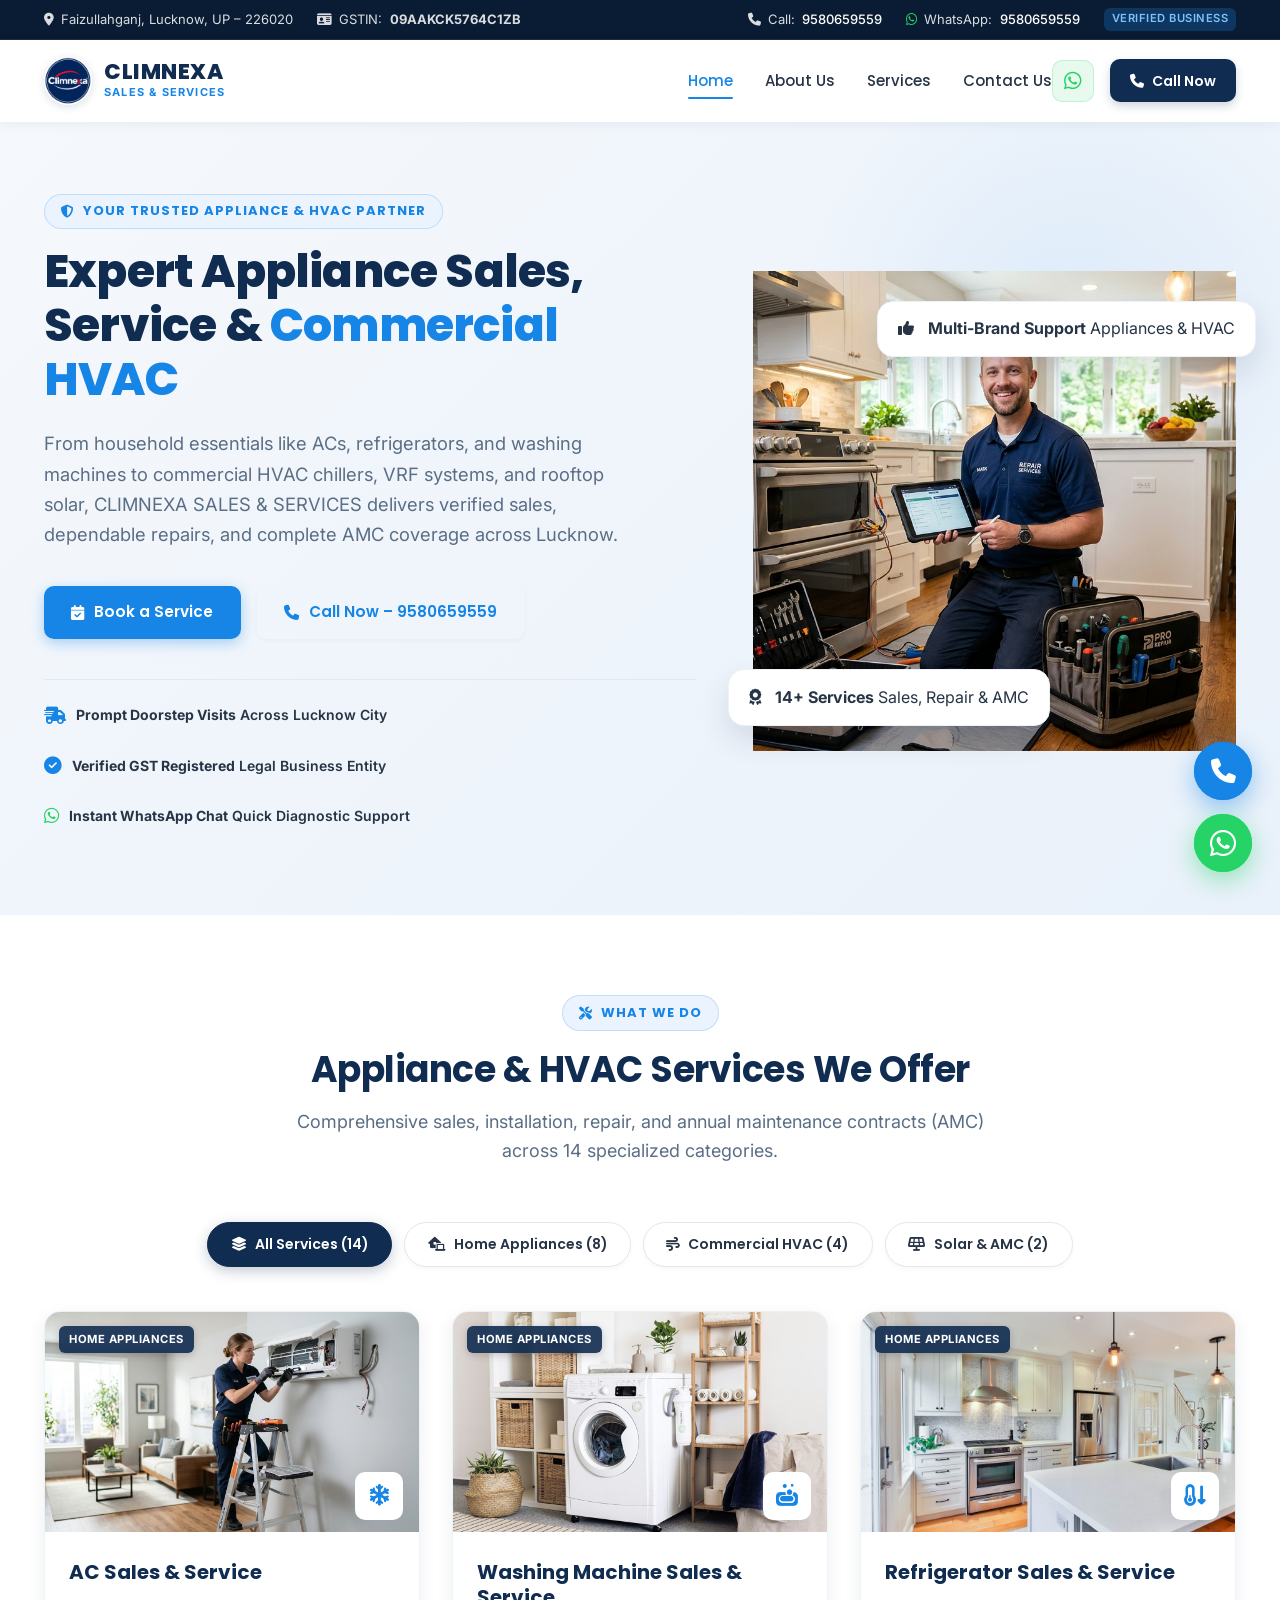
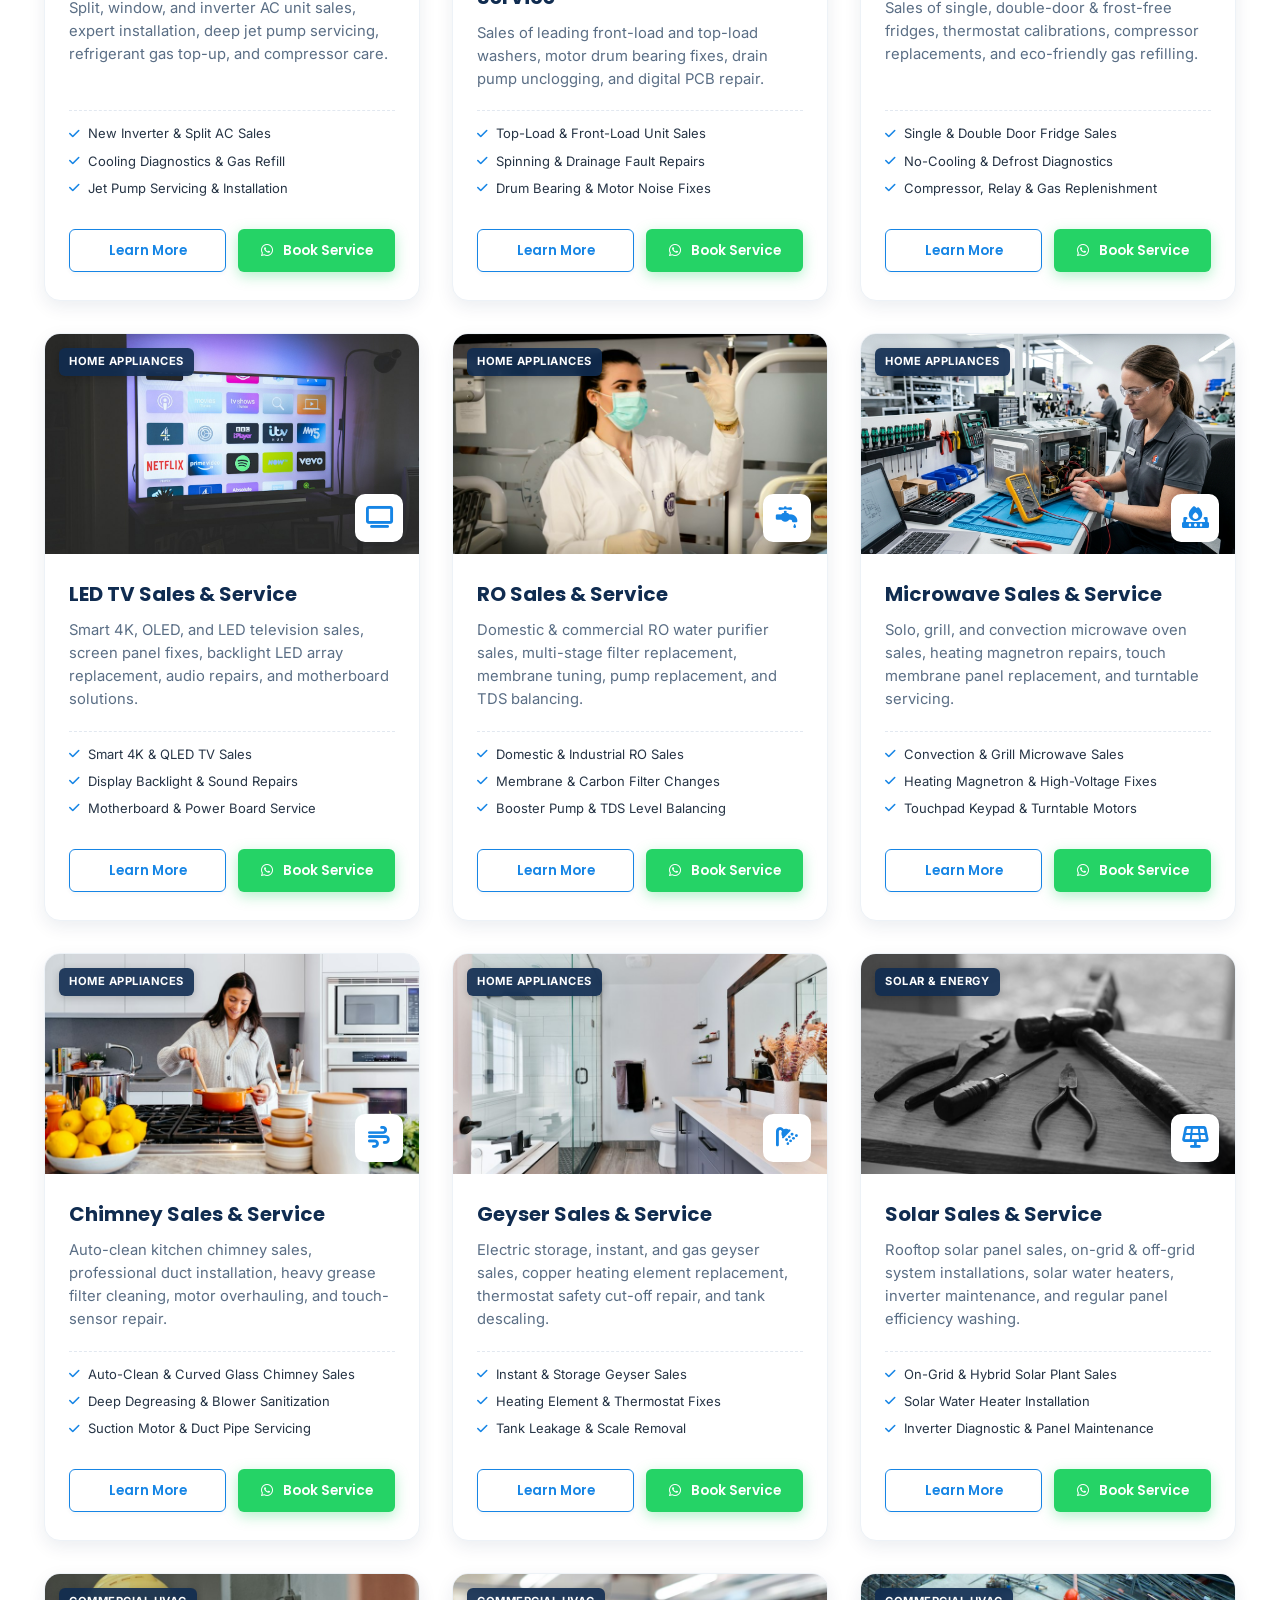
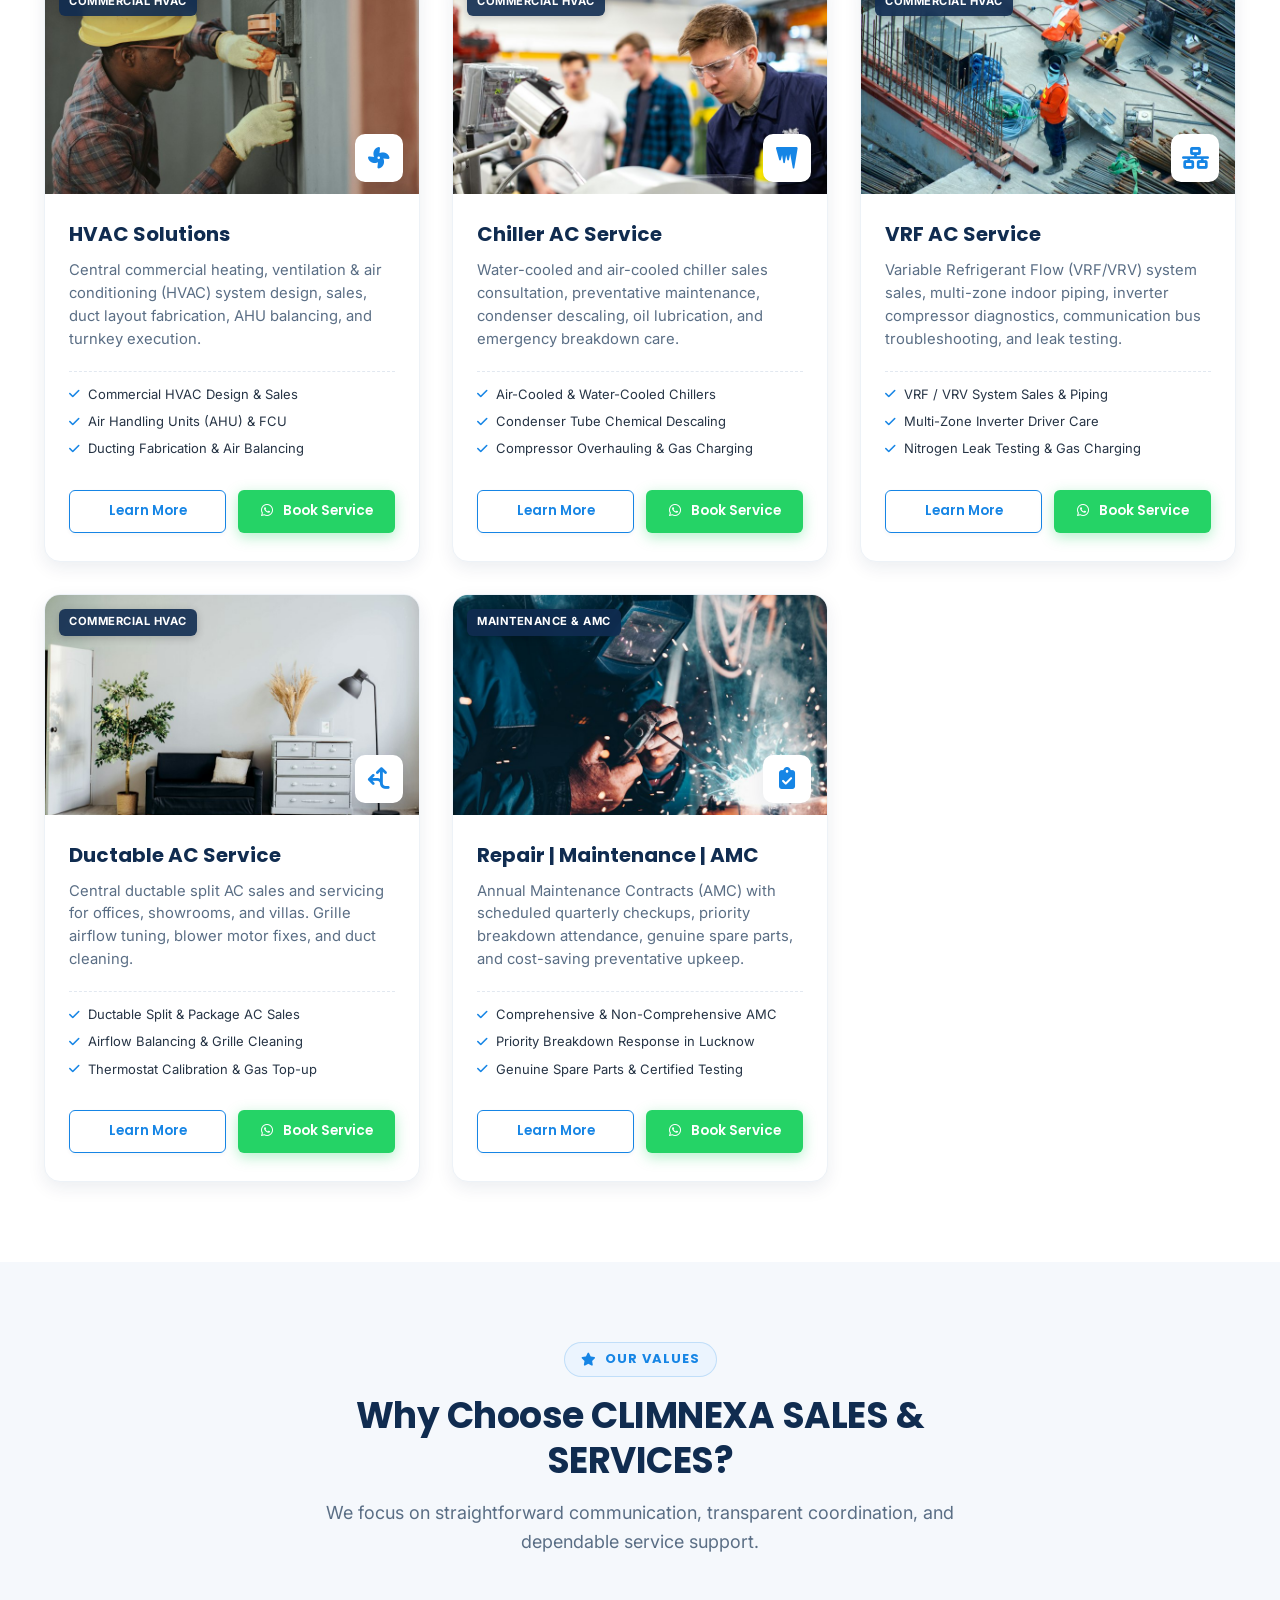
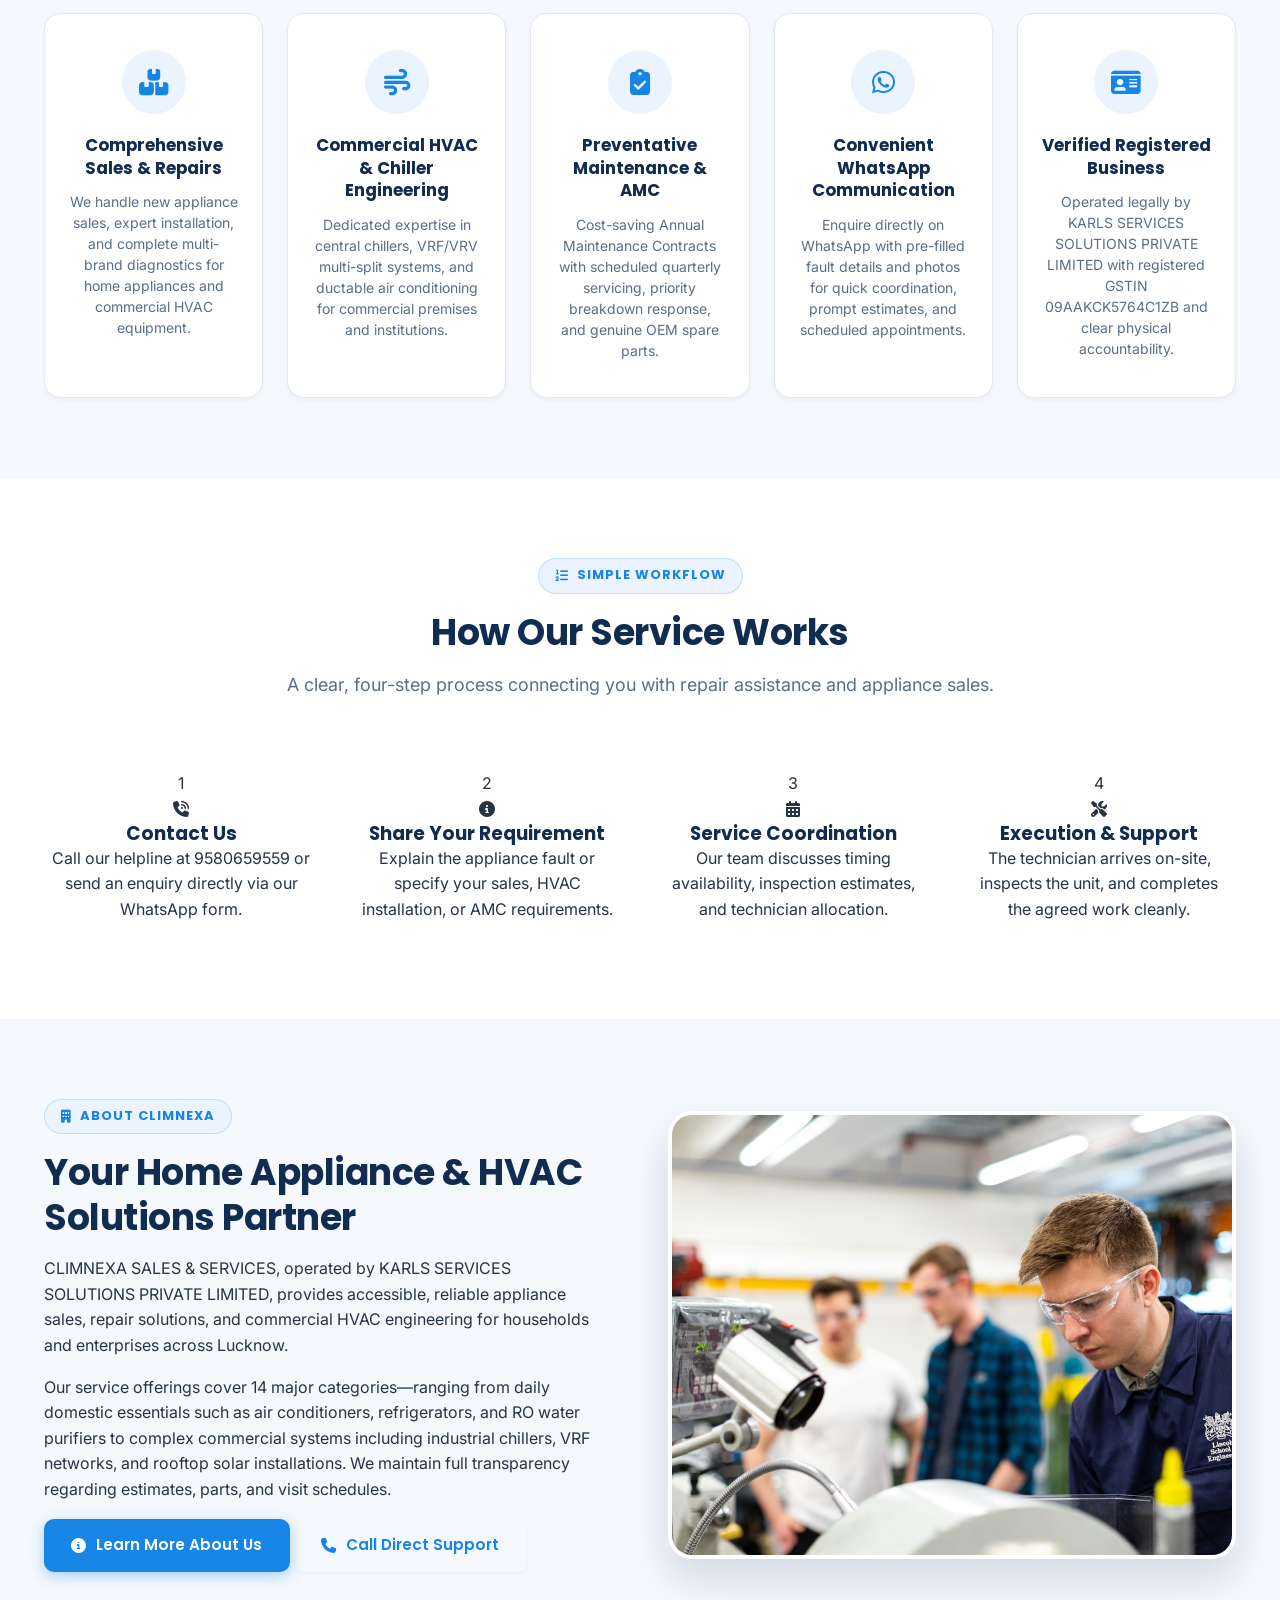
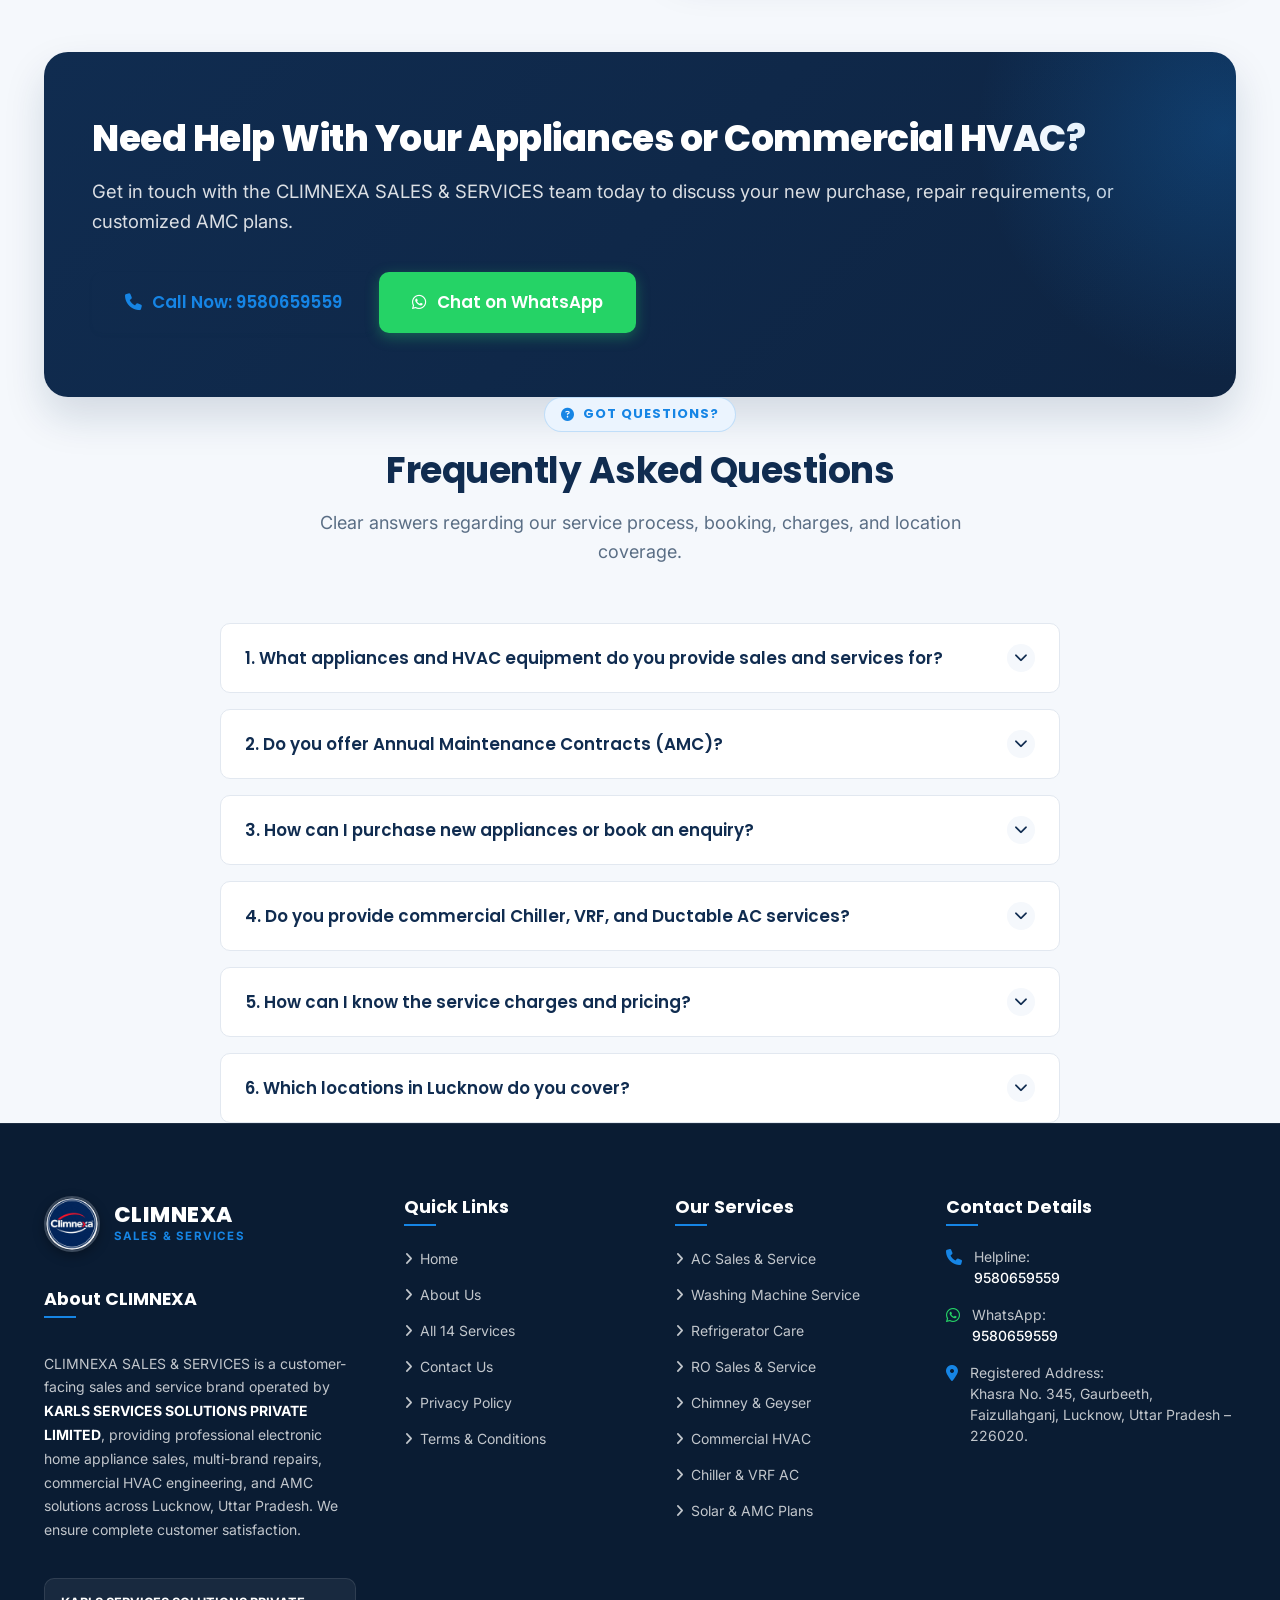
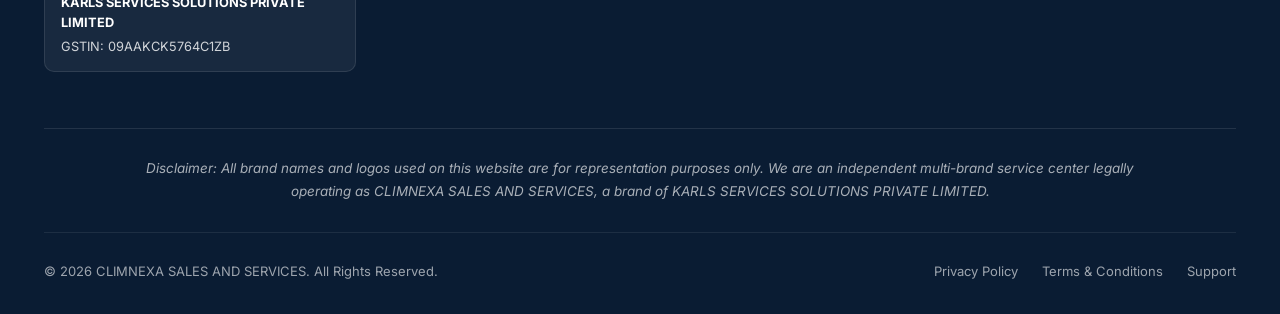
==== commit cca115a2: "Update brand name to CLIMNEXA SALES & SERVICES, add new official logo, and expand catalog to 14 spec" ====
--- a/karls-services/index.html
+++ b/karls-services/index.html
@@ -3,21 +3,21 @@
 <head>
   <meta charset="UTF-8">
   <meta name="viewport" content="width=device-width, initial-scale=1.0">
-  <title>KARLS SERVICES – Home Appliance Repair Experts in Lucknow</title>
-  <meta name="description" content="KARLS SERVICES provides professional repair and servicing solutions for air conditioners, refrigerators, washing machines, microwaves, LED/LCD TVs and dishwashers in Lucknow.">
-  <meta name="keywords" content="KARLS SERVICES, appliance repair Lucknow, AC repair, washing machine repair, refrigerator repair, microwave repair, TV repair, dishwasher repair">
+  <title>CLIMNEXA SALES & SERVICES – Home Appliance & Commercial HVAC Experts</title>
+  <meta name="description" content="CLIMNEXA SALES & SERVICES provides professional sales, repair, maintenance, and AMC for home appliances, commercial HVAC, chillers, VRF, ductable AC, solar & water purifiers across Lucknow, UP.">
+  <meta name="keywords" content="CLIMNEXA, Climnexa Sales and Services, appliance sales Lucknow, AC repair, commercial HVAC Lucknow, Chiller AC, VRF AC, RO water purifier, Solar sales, AMC maintenance">
   <meta name="author" content="KARLS SERVICES SOLUTIONS PRIVATE LIMITED">
   <meta name="theme-color" content="#102C50">
 
   <!-- Open Graph / Facebook -->
   <meta property="og:type" content="website">
   <meta property="og:url" content="https://karlsservices.com/">
-  <meta property="og:title" content="KARLS SERVICES – Home Appliance Repair Experts">
-  <meta property="og:description" content="Professional repair solutions for your essential home appliances: AC, Refrigerator, Washing Machine, Microwave, TV & Dishwasher.">
-  <meta property="og:image" content="assets/images/hero-technician.jpg">
+  <meta property="og:title" content="CLIMNEXA SALES & SERVICES – Home Appliance & Commercial HVAC Experts">
+  <meta property="og:description" content="Sales, repair, maintenance, and AMC for home appliances, commercial HVAC, chillers, VRF, ductable AC, solar & water purifiers in Lucknow.">
+  <meta property="og:image" content="assets/images/climnexa-logo.png">
 
   <!-- Favicon -->
-  <link rel="icon" type="image/svg+xml" href="assets/icons/favicon.svg">
+  <link rel="icon" type="image/png" href="assets/icons/favicon.png">
 
   <!-- Google Fonts: Poppins & Inter -->
   <link rel="preconnect" href="https://fonts.googleapis.com">
@@ -35,12 +35,12 @@
   {
     "@context": "https://schema.org",
     "@type": "HomeAndConstructionBusiness",
-    "name": "KARLS SERVICES",
+    "name": "CLIMNEXA SALES & SERVICES",
     "legalName": "KARLS SERVICES SOLUTIONS PRIVATE LIMITED",
     "url": "https://karlsservices.com/",
-    "logo": "https://karlsservices.com/assets/icons/logo.svg",
+    "logo": "https://karlsservices.com/assets/images/climnexa-logo.png",
     "image": "https://karlsservices.com/assets/images/hero-technician.jpg",
-    "description": "Professional repair and servicing solutions for home appliances including ACs, refrigerators, washing machines, microwaves, televisions, and dishwashers.",
+    "description": "Sales, repair, maintenance, and AMC for home appliances, commercial HVAC, chillers, VRF, ductable AC, solar & water purifiers across Lucknow.",
     "telephone": "+919580659559",
     "taxID": "09AAKCK5764C1ZB",
     "address": {
@@ -59,54 +59,6 @@
     "areaServed": {
       "@type": "City",
       "name": "Lucknow"
-    },
-    "hasOfferCatalog": {
-      "@type": "OfferCatalog",
-      "name": "Home Appliance Repair Services",
-      "itemListElement": [
-        {
-          "@type": "Offer",
-          "itemOffered": {
-            "@type": "Service",
-            "name": "Air Conditioner Repair"
-          }
-        },
-        {
-          "@type": "Offer",
-          "itemOffered": {
-            "@type": "Service",
-            "name": "Washing Machine Repair"
-          }
-        },
-        {
-          "@type": "Offer",
-          "itemOffered": {
-            "@type": "Service",
-            "name": "Refrigerator Repair"
-          }
-        },
-        {
-          "@type": "Offer",
-          "itemOffered": {
-            "@type": "Service",
-            "name": "Microwave Repair"
-          }
-        },
-        {
-          "@type": "Offer",
-          "itemOffered": {
-            "@type": "Service",
-            "name": "LED/LCD TV Repair"
-          }
-        },
-        {
-          "@type": "Offer",
-          "itemOffered": {
-            "@type": "Service",
-            "name": "Dishwasher Repair"
-          }
-        }
-      ]
     }
   }
   </script>
@@ -147,8 +99,12 @@
     <div class="container">
       <div class="nav-container">
         <!-- Logo -->
-        <a href="index.html" class="brand-logo" aria-label="KARLS SERVICES Home">
-          <img src="assets/icons/logo.svg" alt="KARLS SERVICES Logo" class="brand-logo-img">
+        <a href="index.html" class="brand-logo" aria-label="CLIMNEXA SALES & SERVICES Home">
+          <img src="assets/images/climnexa-logo.png" alt="CLIMNEXA Logo" class="brand-logo-img">
+          <div class="brand-text-block">
+            <span class="brand-title">CLIMNEXA</span>
+            <span class="brand-tagline">Sales &amp; Services</span>
+          </div>
         </a>
 
         <!-- Main Navigation Links -->
@@ -158,10 +114,11 @@
             <li><a href="about.html" class="nav-link">About Us</a></li>
             <li><a href="services.html" class="nav-link">Services</a></li>
             <li><a href="contact.html" class="nav-link">Contact Us</a></li>
+            
           </ul>
 
           <div class="nav-actions">
-            <a href="https://wa.me/919580659559" class="header-whatsapp-btn" target="_blank" rel="noopener" aria-label="WhatsApp KARLS SERVICES">
+            <a href="https://wa.me/919580659559" class="header-whatsapp-btn" target="_blank" rel="noopener" aria-label="WhatsApp CLIMNEXA SALES & SERVICES">
               <i class="fa-brands fa-whatsapp"></i>
             </a>
             <a href="tel:+919580659559" class="header-phone-btn">
@@ -189,111 +146,67 @@
         <div class="hero-content reveal-fade-up">
           <div class="section-badge">
             <i class="fa-solid fa-shield-halved"></i>
-            YOUR TRUSTED HOME APPLIANCE REPAIR SERVICE
+            YOUR TRUSTED APPLIANCE &amp; HVAC PARTNER
           </div>
           <h1 class="hero-heading">
-            Expert Home Appliance Repair Services at <span class="highlight">Your Convenience</span>
+            Expert Appliance Sales, Service &amp; <span class="highlight">Commercial HVAC</span>
           </h1>
           <p class="hero-description">
-            From air conditioners and refrigerators to washing machines and televisions, KARLS SERVICES provides repair solutions for your everyday home appliances.
+            From household essentials like ACs, refrigerators, and washing machines to commercial HVAC chillers, VRF systems, and rooftop solar, CLIMNEXA SALES &amp; SERVICES delivers verified sales, dependable repairs, and complete AMC coverage across Lucknow.
           </p>
           <div class="hero-actions">
-            <a href="contact.html" class="btn btn-primary btn-lg">
-              <i class="fa-solid fa-calendar-check"></i>
-              Book a Service
+            <a href="contact.html" class="btn btn-primary">
+              <i class="fa-solid fa-calendar-check"></i> Book a Service
             </a>
-            <a href="tel:+919580659559" class="btn btn-navy btn-lg">
-              <i class="fa-solid fa-phone"></i>
-              Call Now – 9580659559
+            <a href="tel:+919580659559" class="btn btn-secondary">
+              <i class="fa-solid fa-phone"></i> Call Now – 9580659559
             </a>
-            <a href="https://wa.me/919580659559" class="btn btn-whatsapp btn-lg" target="_blank" rel="noopener">
-              <i class="fa-brands fa-whatsapp"></i>
-              WhatsApp Us
-            </a>
-          </div>
+          </div>
+
+          <!-- Trust highlights row -->
           <div class="hero-trust-bar">
             <div class="trust-item">
+              <i class="fa-solid fa-truck-fast"></i>
+              <div>
+                <strong>Prompt Doorstep Visits</strong>
+                <span>Across Lucknow City</span>
+              </div>
+            </div>
+            <div class="trust-item">
               <i class="fa-solid fa-circle-check"></i>
-              <span>6 Core Services</span>
+              <div>
+                <strong>Verified GST Registered</strong>
+                <span>Legal Business Entity</span>
+              </div>
             </div>
             <div class="trust-item">
-              <i class="fa-solid fa-building-circle-check"></i>
-              <span>GST Registered Business</span>
-            </div>
-            <div class="trust-item">
-              <i class="fa-solid fa-handshake-simple"></i>
-              <span>Prompt Support</span>
+              <i class="fa-brands fa-whatsapp" style="color: #25D366;"></i>
+              <div>
+                <strong>Instant WhatsApp Chat</strong>
+                <span>Quick Diagnostic Support</span>
+              </div>
             </div>
           </div>
         </div>
 
         <!-- Right Column: Visual -->
         <div class="hero-image-wrapper reveal-fade-up">
-          <div class="hero-image-card">
-            <img src="assets/images/hero-technician.jpg" alt="KARLS SERVICES appliance repair technician working professionally" class="hero-img">
-          </div>
-          <!-- Floating highlight badges -->
-          <div class="hero-floating-badge hero-badge-1">
-            <div class="badge-icon-box badge-icon-blue">
-              <i class="fa-solid fa-screwdriver-wrench"></i>
-            </div>
-            <div>
-              <div class="badge-text-title">Doorstep Assistance</div>
-              <div class="badge-text-sub">Convenient home visits across Lucknow</div>
-            </div>
-          </div>
-          <div class="hero-floating-badge hero-badge-2">
-            <div class="badge-icon-box badge-icon-green">
-              <i class="fa-brands fa-whatsapp"></i>
-            </div>
-            <div>
-              <div class="badge-text-title">Quick Enquiries</div>
-              <div class="badge-text-sub">Reach us directly on WhatsApp</div>
-            </div>
-          </div>
-        </div>
-      </div>
-    </div>
-  </section>
-
-  <!-- Quick Highlights Bar -->
-  <section class="highlights-bar" aria-label="Key Highlights">
-    <div class="container">
-      <div class="highlights-grid">
-        <div class="highlight-box">
-          <div class="highlight-icon">
-            <i class="fa-solid fa-toolbox"></i>
-          </div>
-          <div>
-            <div class="highlight-title">6 Essential Services</div>
-            <div class="highlight-desc">AC, Fridge, Washer, Microwave, TV & Dishwasher</div>
-          </div>
-        </div>
-        <div class="highlight-box">
-          <div class="highlight-icon">
-            <i class="fa-solid fa-headset"></i>
-          </div>
-          <div>
-            <div class="highlight-title">Direct Communication</div>
-            <div class="highlight-desc">Talk directly with our support team</div>
-          </div>
-        </div>
-        <div class="highlight-box">
-          <div class="highlight-icon">
-            <i class="fa-solid fa-file-invoice"></i>
-          </div>
-          <div>
-            <div class="highlight-title">Transparent Discussion</div>
-            <div class="highlight-desc">Clear diagnosis and upfront pricing discussion</div>
-          </div>
-        </div>
-        <div class="highlight-box">
-          <div class="highlight-icon">
-            <i class="fa-solid fa-certificate"></i>
-          </div>
-          <div>
-            <div class="highlight-title">Registered Business</div>
-            <div class="highlight-desc">KARLS SERVICES SOLUTIONS PVT. LTD.</div>
+          <div class="hero-image-frame">
+            <img src="assets/images/hero-technician.jpg" alt="CLIMNEXA appliance technician servicing equipment" class="hero-img" loading="eager">
+            <div class="hero-floating-badge hero-badge-1">
+              <div class="badge-icon"><i class="fa-solid fa-award"></i></div>
+              <div class="badge-text">
+                <strong>14+ Services</strong>
+                <span>Sales, Repair &amp; AMC</span>
+              </div>
+            </div>
+            <div class="hero-floating-badge hero-badge-2">
+              <div class="badge-icon"><i class="fa-solid fa-thumbs-up"></i></div>
+              <div class="badge-text">
+                <strong>Multi-Brand Support</strong>
+                <span>Appliances &amp; HVAC</span>
+              </div>
+            </div>
           </div>
         </div>
       </div>
@@ -308,169 +221,429 @@
           <i class="fa-solid fa-screwdriver-wrench"></i>
           What We Do
         </div>
-        <h2 class="section-title">Appliance Repair Services We Offer</h2>
+        <h2 class="section-title">Appliance &amp; HVAC Services We Offer</h2>
         <p class="section-subtitle">
-          Professional repair solutions for your essential home appliances.
+          Comprehensive sales, installation, repair, and annual maintenance contracts (AMC) across 14 specialized categories.
         </p>
       </div>
 
+      <!-- Category Filter Bar -->
+      <div class="services-filter-bar reveal-fade-up">
+        <button class="filter-btn active" data-filter="all">
+          <i class="fa-solid fa-layer-group"></i> All Services (14)
+        </button>
+        <button class="filter-btn" data-filter="appliances">
+          <i class="fa-solid fa-house-laptop"></i> Home Appliances (8)
+        </button>
+        <button class="filter-btn" data-filter="hvac">
+          <i class="fa-solid fa-wind"></i> Commercial HVAC (4)
+        </button>
+        <button class="filter-btn" data-filter="solar-amc">
+          <i class="fa-solid fa-solar-panel"></i> Solar &amp; AMC (2)
+        </button>
+      </div>
+
       <div class="services-grid">
-        <!-- Service Card 1: AC Repair -->
-        <article class="service-card reveal-fade-up">
-          <div class="service-image-container">
-            <img src="assets/images/ac-repair.jpg" alt="Air conditioner servicing and repair by KARLS SERVICES" class="service-img" loading="lazy">
+        <!-- Service Card: AC Sales & Service -->
+        <article class="service-card reveal-fade-up" data-category="appliances" id="service-ac">
+          <div class="service-image-container">
+            <img src="assets/images/ac-repair.jpg" alt="AC Sales & Service by CLIMNEXA SALES & SERVICES Lucknow" class="service-img" loading="lazy">
+            <div class="service-category-badge">Home Appliances</div>
             <div class="service-icon-tag" aria-hidden="true">
               <i class="fa-solid fa-snowflake"></i>
             </div>
           </div>
           <div class="service-content">
-            <h3 class="service-title">Air Conditioner Repair</h3>
-            <p class="service-desc">
-              Repair and servicing solutions for air conditioners, including cooling issues and general maintenance.
-            </p>
-            <ul class="service-features-list">
-              <li><i class="fa-solid fa-check"></i> Cooling performance diagnosis</li>
-              <li><i class="fa-solid fa-check"></i> Gas leakage & refilling check</li>
-              <li><i class="fa-solid fa-check"></i> Water leakage & fan issues</li>
+            <h3 class="service-title">AC Sales & Service</h3>
+            <p class="service-desc">
+              Split, window, and inverter AC unit sales, expert installation, deep jet pump servicing, refrigerant gas top-up, and compressor care.
+            </p>
+            <ul class="service-features-list">
+              <li><i class="fa-solid fa-check"></i> New Inverter & Split AC Sales</li>
+              <li><i class="fa-solid fa-check"></i> Cooling Diagnostics & Gas Refill</li>
+              <li><i class="fa-solid fa-check"></i> Jet Pump Servicing & Installation</li>
+              
             </ul>
             <div class="service-card-actions">
               <a href="services.html#service-ac" class="btn btn-outline-accent btn-sm">Learn More</a>
-              <a href="https://wa.me/919580659559?text=Hello%20KARLS%20SERVICES%2C%20I%20would%20like%20to%20enquire%20about%20Air%20Conditioner%20Repair." class="btn btn-whatsapp btn-sm" target="_blank" rel="noopener">
-                <i class="fa-brands fa-whatsapp"></i> Book Service
-              </a>
-            </div>
-          </div>
-        </article>
-
-        <!-- Service Card 2: Washing Machine Repair -->
-        <article class="service-card reveal-fade-up">
-          <div class="service-image-container">
-            <img src="assets/images/washing-machine-repair.jpg" alt="Washing machine repair service in Lucknow" class="service-img" loading="lazy">
+              <a href="https://wa.me/919580659559?text=Hello%20CLIMNEXA%20SALES%20%26%20SERVICES%2C%20I%20would%20like%20to%20enquire%20about%20AC%20Sales%20%26%20Service." class="btn btn-whatsapp btn-sm" target="_blank" rel="noopener" aria-label="Book AC Sales & Service on WhatsApp">
+                <i class="fa-brands fa-whatsapp"></i> Book Service
+              </a>
+            </div>
+          </div>
+        </article>
+
+        <!-- Service Card: Washing Machine Sales & Service -->
+        <article class="service-card reveal-fade-up" data-category="appliances" id="service-washing">
+          <div class="service-image-container">
+            <img src="assets/images/washing-machine-repair.jpg" alt="Washing Machine Sales & Service by CLIMNEXA SALES & SERVICES Lucknow" class="service-img" loading="lazy">
+            <div class="service-category-badge">Home Appliances</div>
             <div class="service-icon-tag" aria-hidden="true">
               <i class="fa-solid fa-soap"></i>
             </div>
           </div>
           <div class="service-content">
-            <h3 class="service-title">Washing Machine Repair</h3>
-            <p class="service-desc">
-              Repair solutions for front-load and top-load washing machines, including drainage and operating problems.
-            </p>
-            <ul class="service-features-list">
-              <li><i class="fa-solid fa-check"></i> Spin cycle & motor problems</li>
-              <li><i class="fa-solid fa-check"></i> Water drainage blockage</li>
-              <li><i class="fa-solid fa-check"></i> Drum noise & vibration checks</li>
+            <h3 class="service-title">Washing Machine Sales & Service</h3>
+            <p class="service-desc">
+              Sales of leading front-load and top-load washers, motor drum bearing fixes, drain pump unclogging, and digital PCB repair.
+            </p>
+            <ul class="service-features-list">
+              <li><i class="fa-solid fa-check"></i> Top-Load & Front-Load Unit Sales</li>
+              <li><i class="fa-solid fa-check"></i> Spinning & Drainage Fault Repairs</li>
+              <li><i class="fa-solid fa-check"></i> Drum Bearing & Motor Noise Fixes</li>
+              
             </ul>
             <div class="service-card-actions">
               <a href="services.html#service-washing" class="btn btn-outline-accent btn-sm">Learn More</a>
-              <a href="https://wa.me/919580659559?text=Hello%20KARLS%20SERVICES%2C%20I%20would%20like%20to%20enquire%20about%20Washing%20Machine%20Repair." class="btn btn-whatsapp btn-sm" target="_blank" rel="noopener">
-                <i class="fa-brands fa-whatsapp"></i> Book Service
-              </a>
-            </div>
-          </div>
-        </article>
-
-        <!-- Service Card 3: Refrigerator Repair -->
-        <article class="service-card reveal-fade-up">
-          <div class="service-image-container">
-            <img src="assets/images/refrigerator-repair.jpg" alt="Refrigerator maintenance and cooling repair" class="service-img" loading="lazy">
+              <a href="https://wa.me/919580659559?text=Hello%20CLIMNEXA%20SALES%20%26%20SERVICES%2C%20I%20would%20like%20to%20enquire%20about%20Washing%20Machine%20Sales%20%26%20Service." class="btn btn-whatsapp btn-sm" target="_blank" rel="noopener" aria-label="Book Washing Machine Sales & Service on WhatsApp">
+                <i class="fa-brands fa-whatsapp"></i> Book Service
+              </a>
+            </div>
+          </div>
+        </article>
+
+        <!-- Service Card: Refrigerator Sales & Service -->
+        <article class="service-card reveal-fade-up" data-category="appliances" id="service-fridge">
+          <div class="service-image-container">
+            <img src="assets/images/refrigerator-repair.jpg" alt="Refrigerator Sales & Service by CLIMNEXA SALES & SERVICES Lucknow" class="service-img" loading="lazy">
+            <div class="service-category-badge">Home Appliances</div>
             <div class="service-icon-tag" aria-hidden="true">
               <i class="fa-solid fa-temperature-arrow-down"></i>
             </div>
           </div>
           <div class="service-content">
-            <h3 class="service-title">Refrigerator Repair</h3>
-            <p class="service-desc">
-              Repair solutions for refrigerators experiencing cooling, operational or maintenance issues.
-            </p>
-            <ul class="service-features-list">
-              <li><i class="fa-solid fa-check"></i> Single, double & side-by-side units</li>
-              <li><i class="fa-solid fa-check"></i> Cooling failure & thermostat check</li>
-              <li><i class="fa-solid fa-check"></i> Compressor & gas charge review</li>
+            <h3 class="service-title">Refrigerator Sales & Service</h3>
+            <p class="service-desc">
+              Sales of single, double-door & frost-free fridges, thermostat calibrations, compressor replacements, and eco-friendly gas refilling.
+            </p>
+            <ul class="service-features-list">
+              <li><i class="fa-solid fa-check"></i> Single & Double Door Fridge Sales</li>
+              <li><i class="fa-solid fa-check"></i> No-Cooling & Defrost Diagnostics</li>
+              <li><i class="fa-solid fa-check"></i> Compressor, Relay & Gas Replenishment</li>
+              
             </ul>
             <div class="service-card-actions">
               <a href="services.html#service-fridge" class="btn btn-outline-accent btn-sm">Learn More</a>
-              <a href="https://wa.me/919580659559?text=Hello%20KARLS%20SERVICES%2C%20I%20would%20like%20to%20enquire%20about%20Refrigerator%20Repair." class="btn btn-whatsapp btn-sm" target="_blank" rel="noopener">
-                <i class="fa-brands fa-whatsapp"></i> Book Service
-              </a>
-            </div>
-          </div>
-        </article>
-
-        <!-- Service Card 4: Microwave Repair -->
-        <article class="service-card reveal-fade-up">
-          <div class="service-image-container">
-            <img src="assets/images/microwave-repair.jpg" alt="Countertop and convection microwave oven repair" class="service-img" loading="lazy">
+              <a href="https://wa.me/919580659559?text=Hello%20CLIMNEXA%20SALES%20%26%20SERVICES%2C%20I%20would%20like%20to%20enquire%20about%20Refrigerator%20Sales%20%26%20Service." class="btn btn-whatsapp btn-sm" target="_blank" rel="noopener" aria-label="Book Refrigerator Sales & Service on WhatsApp">
+                <i class="fa-brands fa-whatsapp"></i> Book Service
+              </a>
+            </div>
+          </div>
+        </article>
+
+        <!-- Service Card: LED TV Sales & Service -->
+        <article class="service-card reveal-fade-up" data-category="appliances" id="service-tv">
+          <div class="service-image-container">
+            <img src="assets/images/tv-repair.jpg" alt="LED TV Sales & Service by CLIMNEXA SALES & SERVICES Lucknow" class="service-img" loading="lazy">
+            <div class="service-category-badge">Home Appliances</div>
+            <div class="service-icon-tag" aria-hidden="true">
+              <i class="fa-solid fa-tv"></i>
+            </div>
+          </div>
+          <div class="service-content">
+            <h3 class="service-title">LED TV Sales & Service</h3>
+            <p class="service-desc">
+              Smart 4K, OLED, and LED television sales, screen panel fixes, backlight LED array replacement, audio repairs, and motherboard solutions.
+            </p>
+            <ul class="service-features-list">
+              <li><i class="fa-solid fa-check"></i> Smart 4K & QLED TV Sales</li>
+              <li><i class="fa-solid fa-check"></i> Display Backlight & Sound Repairs</li>
+              <li><i class="fa-solid fa-check"></i> Motherboard & Power Board Service</li>
+              
+            </ul>
+            <div class="service-card-actions">
+              <a href="services.html#service-tv" class="btn btn-outline-accent btn-sm">Learn More</a>
+              <a href="https://wa.me/919580659559?text=Hello%20CLIMNEXA%20SALES%20%26%20SERVICES%2C%20I%20would%20like%20to%20enquire%20about%20LED%20TV%20Sales%20%26%20Service." class="btn btn-whatsapp btn-sm" target="_blank" rel="noopener" aria-label="Book LED TV Sales & Service on WhatsApp">
+                <i class="fa-brands fa-whatsapp"></i> Book Service
+              </a>
+            </div>
+          </div>
+        </article>
+
+        <!-- Service Card: RO Sales & Service -->
+        <article class="service-card reveal-fade-up" data-category="appliances" id="service-ro">
+          <div class="service-image-container">
+            <img src="assets/images/ro-service.jpg" alt="RO Sales & Service by CLIMNEXA SALES & SERVICES Lucknow" class="service-img" loading="lazy">
+            <div class="service-category-badge">Home Appliances</div>
+            <div class="service-icon-tag" aria-hidden="true">
+              <i class="fa-solid fa-faucet-drip"></i>
+            </div>
+          </div>
+          <div class="service-content">
+            <h3 class="service-title">RO Sales & Service</h3>
+            <p class="service-desc">
+              Domestic & commercial RO water purifier sales, multi-stage filter replacement, membrane tuning, pump replacement, and TDS balancing.
+            </p>
+            <ul class="service-features-list">
+              <li><i class="fa-solid fa-check"></i> Domestic & Industrial RO Sales</li>
+              <li><i class="fa-solid fa-check"></i> Membrane & Carbon Filter Changes</li>
+              <li><i class="fa-solid fa-check"></i> Booster Pump & TDS Level Balancing</li>
+              
+            </ul>
+            <div class="service-card-actions">
+              <a href="services.html#service-ro" class="btn btn-outline-accent btn-sm">Learn More</a>
+              <a href="https://wa.me/919580659559?text=Hello%20CLIMNEXA%20SALES%20%26%20SERVICES%2C%20I%20would%20like%20to%20enquire%20about%20RO%20Sales%20%26%20Service." class="btn btn-whatsapp btn-sm" target="_blank" rel="noopener" aria-label="Book RO Sales & Service on WhatsApp">
+                <i class="fa-brands fa-whatsapp"></i> Book Service
+              </a>
+            </div>
+          </div>
+        </article>
+
+        <!-- Service Card: Microwave Sales & Service -->
+        <article class="service-card reveal-fade-up" data-category="appliances" id="service-microwave">
+          <div class="service-image-container">
+            <img src="assets/images/microwave-repair.jpg" alt="Microwave Sales & Service by CLIMNEXA SALES & SERVICES Lucknow" class="service-img" loading="lazy">
+            <div class="service-category-badge">Home Appliances</div>
             <div class="service-icon-tag" aria-hidden="true">
               <i class="fa-solid fa-fire-burner"></i>
             </div>
           </div>
           <div class="service-content">
-            <h3 class="service-title">Microwave Repair</h3>
-            <p class="service-desc">
-              Assistance with microwave heating, controls and other appliance problems.
-            </p>
-            <ul class="service-features-list">
-              <li><i class="fa-solid fa-check"></i> Heating failure & magnetron checks</li>
-              <li><i class="fa-solid fa-check"></i> Turntable rotation problems</li>
-              <li><i class="fa-solid fa-check"></i> Touchpad & keypad control faults</li>
+            <h3 class="service-title">Microwave Sales & Service</h3>
+            <p class="service-desc">
+              Solo, grill, and convection microwave oven sales, heating magnetron repairs, touch membrane panel replacement, and turntable servicing.
+            </p>
+            <ul class="service-features-list">
+              <li><i class="fa-solid fa-check"></i> Convection & Grill Microwave Sales</li>
+              <li><i class="fa-solid fa-check"></i> Heating Magnetron & High-Voltage Fixes</li>
+              <li><i class="fa-solid fa-check"></i> Touchpad Keypad & Turntable Motors</li>
+              
             </ul>
             <div class="service-card-actions">
               <a href="services.html#service-microwave" class="btn btn-outline-accent btn-sm">Learn More</a>
-              <a href="https://wa.me/919580659559?text=Hello%20KARLS%20SERVICES%2C%20I%20would%20like%20to%20enquire%20about%20Microwave%20Repair." class="btn btn-whatsapp btn-sm" target="_blank" rel="noopener">
-                <i class="fa-brands fa-whatsapp"></i> Book Service
-              </a>
-            </div>
-          </div>
-        </article>
-
-        <!-- Service Card 5: LED/LCD TV Repair -->
-        <article class="service-card reveal-fade-up">
-          <div class="service-image-container">
-            <img src="assets/images/tv-repair.jpg" alt="Smart LED and LCD TV repair technician diagnostic" class="service-img" loading="lazy">
-            <div class="service-icon-tag" aria-hidden="true">
-              <i class="fa-solid fa-tv"></i>
-            </div>
-          </div>
-          <div class="service-content">
-            <h3 class="service-title">LED/LCD TV Repair</h3>
-            <p class="service-desc">
-              Repair assistance for LED and LCD televisions, including display, sound and power-related issues.
-            </p>
-            <ul class="service-features-list">
-              <li><i class="fa-solid fa-check"></i> Screen backlight & display faults</li>
-              <li><i class="fa-solid fa-check"></i> Sound without picture issues</li>
-              <li><i class="fa-solid fa-check"></i> Motherboard & power board issues</li>
-            </ul>
-            <div class="service-card-actions">
-              <a href="services.html#service-tv" class="btn btn-outline-accent btn-sm">Learn More</a>
-              <a href="https://wa.me/919580659559?text=Hello%20KARLS%20SERVICES%2C%20I%20would%20like%20to%20enquire%20about%20LED%20LCD%20TV%20Repair." class="btn btn-whatsapp btn-sm" target="_blank" rel="noopener">
-                <i class="fa-brands fa-whatsapp"></i> Book Service
-              </a>
-            </div>
-          </div>
-        </article>
-
-        <!-- Service Card 6: Dishwasher Repair -->
-        <article class="service-card reveal-fade-up">
-          <div class="service-image-container">
-            <img src="assets/images/dishwasher-repair.jpg" alt="Dishwasher drainage and operational repair" class="service-img" loading="lazy">
-            <div class="service-icon-tag" aria-hidden="true">
-              <i class="fa-solid fa-sink"></i>
-            </div>
-          </div>
-          <div class="service-content">
-            <h3 class="service-title">Dishwasher Repair</h3>
-            <p class="service-desc">
-              Repair solutions for dishwasher drainage, cleaning and operational problems.
-            </p>
-            <ul class="service-features-list">
-              <li><i class="fa-solid fa-check"></i> Water drainage & pump blockages</li>
-              <li><i class="fa-solid fa-check"></i> Spray arm and cleaning issues</li>
-              <li><i class="fa-solid fa-check"></i> Door latch & seal leakage</li>
-            </ul>
-            <div class="service-card-actions">
-              <a href="services.html#service-dishwasher" class="btn btn-outline-accent btn-sm">Learn More</a>
-              <a href="https://wa.me/919580659559?text=Hello%20KARLS%20SERVICES%2C%20I%20would%20like%20to%20enquire%20about%20Dishwasher%20Repair." class="btn btn-whatsapp btn-sm" target="_blank" rel="noopener">
+              <a href="https://wa.me/919580659559?text=Hello%20CLIMNEXA%20SALES%20%26%20SERVICES%2C%20I%20would%20like%20to%20enquire%20about%20Microwave%20Sales%20%26%20Service." class="btn btn-whatsapp btn-sm" target="_blank" rel="noopener" aria-label="Book Microwave Sales & Service on WhatsApp">
+                <i class="fa-brands fa-whatsapp"></i> Book Service
+              </a>
+            </div>
+          </div>
+        </article>
+
+        <!-- Service Card: Chimney Sales & Service -->
+        <article class="service-card reveal-fade-up" data-category="appliances" id="service-chimney">
+          <div class="service-image-container">
+            <img src="assets/images/chimney-service.jpg" alt="Chimney Sales & Service by CLIMNEXA SALES & SERVICES Lucknow" class="service-img" loading="lazy">
+            <div class="service-category-badge">Home Appliances</div>
+            <div class="service-icon-tag" aria-hidden="true">
+              <i class="fa-solid fa-wind"></i>
+            </div>
+          </div>
+          <div class="service-content">
+            <h3 class="service-title">Chimney Sales & Service</h3>
+            <p class="service-desc">
+              Auto-clean kitchen chimney sales, professional duct installation, heavy grease filter cleaning, motor overhauling, and touch-sensor repair.
+            </p>
+            <ul class="service-features-list">
+              <li><i class="fa-solid fa-check"></i> Auto-Clean & Curved Glass Chimney Sales</li>
+              <li><i class="fa-solid fa-check"></i> Deep Degreasing & Blower Sanitization</li>
+              <li><i class="fa-solid fa-check"></i> Suction Motor & Duct Pipe Servicing</li>
+              
+            </ul>
+            <div class="service-card-actions">
+              <a href="services.html#service-chimney" class="btn btn-outline-accent btn-sm">Learn More</a>
+              <a href="https://wa.me/919580659559?text=Hello%20CLIMNEXA%20SALES%20%26%20SERVICES%2C%20I%20would%20like%20to%20enquire%20about%20Chimney%20Sales%20%26%20Service." class="btn btn-whatsapp btn-sm" target="_blank" rel="noopener" aria-label="Book Chimney Sales & Service on WhatsApp">
+                <i class="fa-brands fa-whatsapp"></i> Book Service
+              </a>
+            </div>
+          </div>
+        </article>
+
+        <!-- Service Card: Geyser Sales & Service -->
+        <article class="service-card reveal-fade-up" data-category="appliances" id="service-geyser">
+          <div class="service-image-container">
+            <img src="assets/images/geyser-service.jpg" alt="Geyser Sales & Service by CLIMNEXA SALES & SERVICES Lucknow" class="service-img" loading="lazy">
+            <div class="service-category-badge">Home Appliances</div>
+            <div class="service-icon-tag" aria-hidden="true">
+              <i class="fa-solid fa-shower"></i>
+            </div>
+          </div>
+          <div class="service-content">
+            <h3 class="service-title">Geyser Sales & Service</h3>
+            <p class="service-desc">
+              Electric storage, instant, and gas geyser sales, copper heating element replacement, thermostat safety cut-off repair, and tank descaling.
+            </p>
+            <ul class="service-features-list">
+              <li><i class="fa-solid fa-check"></i> Instant & Storage Geyser Sales</li>
+              <li><i class="fa-solid fa-check"></i> Heating Element & Thermostat Fixes</li>
+              <li><i class="fa-solid fa-check"></i> Tank Leakage & Scale Removal</li>
+              
+            </ul>
+            <div class="service-card-actions">
+              <a href="services.html#service-geyser" class="btn btn-outline-accent btn-sm">Learn More</a>
+              <a href="https://wa.me/919580659559?text=Hello%20CLIMNEXA%20SALES%20%26%20SERVICES%2C%20I%20would%20like%20to%20enquire%20about%20Geyser%20Sales%20%26%20Service." class="btn btn-whatsapp btn-sm" target="_blank" rel="noopener" aria-label="Book Geyser Sales & Service on WhatsApp">
+                <i class="fa-brands fa-whatsapp"></i> Book Service
+              </a>
+            </div>
+          </div>
+        </article>
+
+        <!-- Service Card: Solar Sales & Service -->
+        <article class="service-card reveal-fade-up" data-category="solar-amc" id="service-solar">
+          <div class="service-image-container">
+            <img src="assets/images/solar-service.jpg" alt="Solar Sales & Service by CLIMNEXA SALES & SERVICES Lucknow" class="service-img" loading="lazy">
+            <div class="service-category-badge">Solar & Energy</div>
+            <div class="service-icon-tag" aria-hidden="true">
+              <i class="fa-solid fa-solar-panel"></i>
+            </div>
+          </div>
+          <div class="service-content">
+            <h3 class="service-title">Solar Sales & Service</h3>
+            <p class="service-desc">
+              Rooftop solar panel sales, on-grid & off-grid system installations, solar water heaters, inverter maintenance, and regular panel efficiency washing.
+            </p>
+            <ul class="service-features-list">
+              <li><i class="fa-solid fa-check"></i> On-Grid & Hybrid Solar Plant Sales</li>
+              <li><i class="fa-solid fa-check"></i> Solar Water Heater Installation</li>
+              <li><i class="fa-solid fa-check"></i> Inverter Diagnostic & Panel Maintenance</li>
+              
+            </ul>
+            <div class="service-card-actions">
+              <a href="services.html#service-solar" class="btn btn-outline-accent btn-sm">Learn More</a>
+              <a href="https://wa.me/919580659559?text=Hello%20CLIMNEXA%20SALES%20%26%20SERVICES%2C%20I%20would%20like%20to%20enquire%20about%20Solar%20Sales%20%26%20Service." class="btn btn-whatsapp btn-sm" target="_blank" rel="noopener" aria-label="Book Solar Sales & Service on WhatsApp">
+                <i class="fa-brands fa-whatsapp"></i> Book Service
+              </a>
+            </div>
+          </div>
+        </article>
+
+        <!-- Service Card: HVAC Solutions -->
+        <article class="service-card reveal-fade-up" data-category="hvac" id="service-hvac">
+          <div class="service-image-container">
+            <img src="assets/images/hvac-service.jpg" alt="HVAC Solutions by CLIMNEXA SALES & SERVICES Lucknow" class="service-img" loading="lazy">
+            <div class="service-category-badge">Commercial HVAC</div>
+            <div class="service-icon-tag" aria-hidden="true">
+              <i class="fa-solid fa-fan"></i>
+            </div>
+          </div>
+          <div class="service-content">
+            <h3 class="service-title">HVAC Solutions</h3>
+            <p class="service-desc">
+              Central commercial heating, ventilation & air conditioning (HVAC) system design, sales, duct layout fabrication, AHU balancing, and turnkey execution.
+            </p>
+            <ul class="service-features-list">
+              <li><i class="fa-solid fa-check"></i> Commercial HVAC Design & Sales</li>
+              <li><i class="fa-solid fa-check"></i> Air Handling Units (AHU) & FCU</li>
+              <li><i class="fa-solid fa-check"></i> Ducting Fabrication & Air Balancing</li>
+              
+            </ul>
+            <div class="service-card-actions">
+              <a href="services.html#service-hvac" class="btn btn-outline-accent btn-sm">Learn More</a>
+              <a href="https://wa.me/919580659559?text=Hello%20CLIMNEXA%20SALES%20%26%20SERVICES%2C%20I%20would%20like%20to%20enquire%20about%20HVAC%20Solutions." class="btn btn-whatsapp btn-sm" target="_blank" rel="noopener" aria-label="Book HVAC Solutions on WhatsApp">
+                <i class="fa-brands fa-whatsapp"></i> Book Service
+              </a>
+            </div>
+          </div>
+        </article>
+
+        <!-- Service Card: Chiller AC Service -->
+        <article class="service-card reveal-fade-up" data-category="hvac" id="service-chiller">
+          <div class="service-image-container">
+            <img src="assets/images/chiller-service.jpg" alt="Chiller AC Service by CLIMNEXA SALES & SERVICES Lucknow" class="service-img" loading="lazy">
+            <div class="service-category-badge">Commercial HVAC</div>
+            <div class="service-icon-tag" aria-hidden="true">
+              <i class="fa-solid fa-icicles"></i>
+            </div>
+          </div>
+          <div class="service-content">
+            <h3 class="service-title">Chiller AC Service</h3>
+            <p class="service-desc">
+              Water-cooled and air-cooled chiller sales consultation, preventative maintenance, condenser descaling, oil lubrication, and emergency breakdown care.
+            </p>
+            <ul class="service-features-list">
+              <li><i class="fa-solid fa-check"></i> Air-Cooled & Water-Cooled Chillers</li>
+              <li><i class="fa-solid fa-check"></i> Condenser Tube Chemical Descaling</li>
+              <li><i class="fa-solid fa-check"></i> Compressor Overhauling & Gas Charging</li>
+              
+            </ul>
+            <div class="service-card-actions">
+              <a href="services.html#service-chiller" class="btn btn-outline-accent btn-sm">Learn More</a>
+              <a href="https://wa.me/919580659559?text=Hello%20CLIMNEXA%20SALES%20%26%20SERVICES%2C%20I%20would%20like%20to%20enquire%20about%20Chiller%20AC%20Service." class="btn btn-whatsapp btn-sm" target="_blank" rel="noopener" aria-label="Book Chiller AC Service on WhatsApp">
+                <i class="fa-brands fa-whatsapp"></i> Book Service
+              </a>
+            </div>
+          </div>
+        </article>
+
+        <!-- Service Card: VRF AC Service -->
+        <article class="service-card reveal-fade-up" data-category="hvac" id="service-vrf">
+          <div class="service-image-container">
+            <img src="assets/images/vrf-service.jpg" alt="VRF AC Service by CLIMNEXA SALES & SERVICES Lucknow" class="service-img" loading="lazy">
+            <div class="service-category-badge">Commercial HVAC</div>
+            <div class="service-icon-tag" aria-hidden="true">
+              <i class="fa-solid fa-network-wired"></i>
+            </div>
+          </div>
+          <div class="service-content">
+            <h3 class="service-title">VRF AC Service</h3>
+            <p class="service-desc">
+              Variable Refrigerant Flow (VRF/VRV) system sales, multi-zone indoor piping, inverter compressor diagnostics, communication bus troubleshooting, and leak testing.
+            </p>
+            <ul class="service-features-list">
+              <li><i class="fa-solid fa-check"></i> VRF / VRV System Sales & Piping</li>
+              <li><i class="fa-solid fa-check"></i> Multi-Zone Inverter Driver Care</li>
+              <li><i class="fa-solid fa-check"></i> Nitrogen Leak Testing & Gas Charging</li>
+              
+            </ul>
+            <div class="service-card-actions">
+              <a href="services.html#service-vrf" class="btn btn-outline-accent btn-sm">Learn More</a>
+              <a href="https://wa.me/919580659559?text=Hello%20CLIMNEXA%20SALES%20%26%20SERVICES%2C%20I%20would%20like%20to%20enquire%20about%20VRF%20AC%20Service." class="btn btn-whatsapp btn-sm" target="_blank" rel="noopener" aria-label="Book VRF AC Service on WhatsApp">
+                <i class="fa-brands fa-whatsapp"></i> Book Service
+              </a>
+            </div>
+          </div>
+        </article>
+
+        <!-- Service Card: Ductable AC Service -->
+        <article class="service-card reveal-fade-up" data-category="hvac" id="service-ductable">
+          <div class="service-image-container">
+            <img src="assets/images/ductable-service.jpg" alt="Ductable AC Service by CLIMNEXA SALES & SERVICES Lucknow" class="service-img" loading="lazy">
+            <div class="service-category-badge">Commercial HVAC</div>
+            <div class="service-icon-tag" aria-hidden="true">
+              <i class="fa-solid fa-arrows-split-up-and-left"></i>
+            </div>
+          </div>
+          <div class="service-content">
+            <h3 class="service-title">Ductable AC Service</h3>
+            <p class="service-desc">
+              Central ductable split AC sales and servicing for offices, showrooms, and villas. Grille airflow tuning, blower motor fixes, and duct cleaning.
+            </p>
+            <ul class="service-features-list">
+              <li><i class="fa-solid fa-check"></i> Ductable Split & Package AC Sales</li>
+              <li><i class="fa-solid fa-check"></i> Airflow Balancing & Grille Cleaning</li>
+              <li><i class="fa-solid fa-check"></i> Thermostat Calibration & Gas Top-up</li>
+              
+            </ul>
+            <div class="service-card-actions">
+              <a href="services.html#service-ductable" class="btn btn-outline-accent btn-sm">Learn More</a>
+              <a href="https://wa.me/919580659559?text=Hello%20CLIMNEXA%20SALES%20%26%20SERVICES%2C%20I%20would%20like%20to%20enquire%20about%20Ductable%20AC%20Service." class="btn btn-whatsapp btn-sm" target="_blank" rel="noopener" aria-label="Book Ductable AC Service on WhatsApp">
+                <i class="fa-brands fa-whatsapp"></i> Book Service
+              </a>
+            </div>
+          </div>
+        </article>
+
+        <!-- Service Card: Repair | Maintenance | AMC -->
+        <article class="service-card reveal-fade-up" data-category="solar-amc" id="service-amc">
+          <div class="service-image-container">
+            <img src="assets/images/amc-service.jpg" alt="Repair | Maintenance | AMC by CLIMNEXA SALES & SERVICES Lucknow" class="service-img" loading="lazy">
+            <div class="service-category-badge">Maintenance & AMC</div>
+            <div class="service-icon-tag" aria-hidden="true">
+              <i class="fa-solid fa-clipboard-check"></i>
+            </div>
+          </div>
+          <div class="service-content">
+            <h3 class="service-title">Repair | Maintenance | AMC</h3>
+            <p class="service-desc">
+              Annual Maintenance Contracts (AMC) with scheduled quarterly checkups, priority breakdown attendance, genuine spare parts, and cost-saving preventative upkeep.
+            </p>
+            <ul class="service-features-list">
+              <li><i class="fa-solid fa-check"></i> Comprehensive & Non-Comprehensive AMC</li>
+              <li><i class="fa-solid fa-check"></i> Priority Breakdown Response in Lucknow</li>
+              <li><i class="fa-solid fa-check"></i> Genuine Spare Parts & Certified Testing</li>
+              
+            </ul>
+            <div class="service-card-actions">
+              <a href="services.html#service-amc" class="btn btn-outline-accent btn-sm">Learn More</a>
+              <a href="https://wa.me/919580659559?text=Hello%20CLIMNEXA%20SALES%20%26%20SERVICES%2C%20I%20would%20like%20to%20enquire%20about%20Repair%20%7C%20Maintenance%20%7C%20AMC." class="btn btn-whatsapp btn-sm" target="_blank" rel="noopener" aria-label="Book Repair | Maintenance | AMC on WhatsApp">
                 <i class="fa-brands fa-whatsapp"></i> Book Service
               </a>
             </div>
@@ -488,7 +661,7 @@
           <i class="fa-solid fa-star"></i>
           Our Values
         </div>
-        <h2 class="section-title">Why Choose KARLS SERVICES?</h2>
+        <h2 class="section-title">Why Choose CLIMNEXA SALES &amp; SERVICES?</h2>
         <p class="section-subtitle">
           We focus on straightforward communication, transparent coordination, and dependable service support.
         </p>
@@ -498,33 +671,33 @@
         <!-- Feature 1 -->
         <div class="feature-card reveal-fade-up">
           <div class="feature-icon-wrap">
-            <i class="fa-solid fa-layer-group"></i>
-          </div>
-          <h3 class="feature-title">Multiple Appliance Repair Services</h3>
+            <i class="fa-solid fa-boxes-stacked"></i>
+          </div>
+          <h3 class="feature-title">Comprehensive Sales &amp; Repairs</h3>
           <p class="feature-desc">
-            Convenient support covering cooling, laundry, kitchen, and entertainment appliances under one roof.
+            We handle new appliance sales, expert installation, and complete multi-brand diagnostics for home appliances and commercial HVAC equipment.
           </p>
         </div>
 
         <!-- Feature 2 -->
         <div class="feature-card reveal-fade-up">
           <div class="feature-icon-wrap">
-            <i class="fa-solid fa-calendar-check"></i>
-          </div>
-          <h3 class="feature-title">Easy Booking and Enquiries</h3>
+            <i class="fa-solid fa-wind"></i>
+          </div>
+          <h3 class="feature-title">Commercial HVAC &amp; Chiller Engineering</h3>
           <p class="feature-desc">
-            Simple phone and WhatsApp booking without complex paperwork or difficult steps.
+            Dedicated expertise in central chillers, VRF/VRV multi-split systems, and ductable air conditioning for commercial premises and institutions.
           </p>
         </div>
 
         <!-- Feature 3 -->
         <div class="feature-card reveal-fade-up">
           <div class="feature-icon-wrap">
-            <i class="fa-solid fa-headset"></i>
-          </div>
-          <h3 class="feature-title">Direct Customer Support</h3>
+            <i class="fa-solid fa-clipboard-check"></i>
+          </div>
+          <h3 class="feature-title">Preventative Maintenance &amp; AMC</h3>
           <p class="feature-desc">
-            Speak directly with our team to discuss your appliance concern and coordinate service assistance.
+            Cost-saving Annual Maintenance Contracts with scheduled quarterly servicing, priority breakdown response, and genuine OEM spare parts.
           </p>
         </div>
 
@@ -533,20 +706,20 @@
           <div class="feature-icon-wrap">
             <i class="fa-brands fa-whatsapp"></i>
           </div>
-          <h3 class="feature-title">Convenient Communication</h3>
+          <h3 class="feature-title">Convenient WhatsApp Communication</h3>
           <p class="feature-desc">
-            Fast WhatsApp messaging makes sharing appliance photos and location details quick and effortless.
+            Enquire directly on WhatsApp with pre-filled fault details and photos for quick coordination, prompt estimates, and scheduled appointments.
           </p>
         </div>
 
         <!-- Feature 5 -->
         <div class="feature-card reveal-fade-up">
           <div class="feature-icon-wrap">
-            <i class="fa-solid fa-users"></i>
-          </div>
-          <h3 class="feature-title">Customer-Focused Service</h3>
+            <i class="fa-solid fa-id-card"></i>
+          </div>
+          <h3 class="feature-title">Verified Registered Business</h3>
           <p class="feature-desc">
-            We prioritize clear explanations, courteous interactions, and honest pricing discussions before work begins.
+            Operated legally by KARLS SERVICES SOLUTIONS PRIVATE LIMITED with registered GSTIN 09AAKCK5764C1ZB and clear physical accountability.
           </p>
         </div>
       </div>
@@ -558,63 +731,61 @@
     <div class="container">
       <div class="section-header reveal-fade-up">
         <div class="section-badge">
-          <i class="fa-solid fa-route"></i>
-          Simple 4-Step Process
+          <i class="fa-solid fa-list-ol"></i>
+          Simple Workflow
         </div>
         <h2 class="section-title">How Our Service Works</h2>
         <p class="section-subtitle">
-          Getting your home appliance checked and repaired is straightforward and transparent.
+          A clear, four-step process connecting you with repair assistance and appliance sales.
         </p>
       </div>
 
       <div class="process-grid reveal-fade-up">
-        <div class="process-connector" aria-hidden="true"></div>
-
         <!-- Step 1 -->
         <div class="process-step">
-          <div class="step-number-badge">1</div>
-          <div class="step-icon-box">
+          <div class="process-step-number">1</div>
+          <div class="process-icon-wrap">
             <i class="fa-solid fa-phone-volume"></i>
           </div>
-          <h3 class="step-title">1. Contact Us</h3>
-          <p class="step-desc">
-            Customer calls our helpline or sends a quick WhatsApp enquiry with their contact details.
+          <h3 class="process-title">Contact Us</h3>
+          <p class="process-desc">
+            Call our helpline at 9580659559 or send an enquiry directly via our WhatsApp form.
           </p>
         </div>
 
         <!-- Step 2 -->
         <div class="process-step">
-          <div class="step-number-badge">2</div>
-          <div class="step-icon-box">
-            <i class="fa-solid fa-clipboard-question"></i>
-          </div>
-          <h3 class="step-title">2. Share Your Problem</h3>
-          <p class="step-desc">
-            Customer explains the appliance issue, symptoms, brand, and preferred visit timing.
+          <div class="process-step-number">2</div>
+          <div class="process-icon-wrap">
+            <i class="fa-solid fa-circle-info"></i>
+          </div>
+          <h3 class="process-title">Share Your Requirement</h3>
+          <p class="process-desc">
+            Explain the appliance fault or specify your sales, HVAC installation, or AMC requirements.
           </p>
         </div>
 
         <!-- Step 3 -->
         <div class="process-step">
-          <div class="step-number-badge">3</div>
-          <div class="step-icon-box">
+          <div class="process-step-number">3</div>
+          <div class="process-icon-wrap">
             <i class="fa-solid fa-calendar-days"></i>
           </div>
-          <h3 class="step-title">3. Service Coordination</h3>
-          <p class="step-desc">
-            The company discusses appointment availability, confirms location, and schedules the visit.
+          <h3 class="process-title">Service Coordination</h3>
+          <p class="process-desc">
+            Our team discusses timing availability, inspection estimates, and technician allocation.
           </p>
         </div>
 
         <!-- Step 4 -->
         <div class="process-step">
-          <div class="step-number-badge">4</div>
-          <div class="step-icon-box">
-            <i class="fa-solid fa-wrench"></i>
-          </div>
-          <h3 class="step-title">4. Repair Assistance</h3>
-          <p class="step-desc">
-            The technician inspects the appliance on-site and provides the agreed repair service.
+          <div class="process-step-number">4</div>
+          <div class="process-icon-wrap">
+            <i class="fa-solid fa-screwdriver-wrench"></i>
+          </div>
+          <h3 class="process-title">Execution &amp; Support</h3>
+          <p class="process-desc">
+            The technician arrives on-site, inspects the unit, and completes the agreed work cleanly.
           </p>
         </div>
       </div>
@@ -622,55 +793,34 @@
   </section>
 
   <!-- Section 5: About Company -->
-  <section class="section" id="about-overview">
+  <section class="section" id="about-company">
     <div class="container">
       <div class="about-grid">
         <div class="about-content-block reveal-fade-up">
           <div class="section-badge">
             <i class="fa-solid fa-building"></i>
-            About KARLS SERVICES
-          </div>
-          <h2 class="section-title">Your Home Appliance Repair Partner</h2>
-          <p class="about-text">
-            KARLS SERVICES is a customer-facing service brand operated by <strong>KARLS SERVICES SOLUTIONS PRIVATE LIMITED</strong>, a private limited company providing professional electronic appliance repair services across Lucknow, Uttar Pradesh. We ensure complete customer satisfaction.
-          </p>
-          <p class="about-text">
-            Based in Faizullahganj, Lucknow, we focus on assisting households with reliable repair coordination for air conditioners, refrigerators, washing machines, microwaves, LED televisions, and dishwashers.
-          </p>
-
-          <div class="legal-info-card">
-            <div class="legal-info-row">
-              <span class="legal-label">Operating Entity:</span>
-              <span class="legal-value">KARLS SERVICES SOLUTIONS PRIVATE LIMITED</span>
-            </div>
-            <div class="legal-info-row" style="margin-top: 0.5rem;">
-              <span class="legal-label">GSTIN:</span>
-              <span class="legal-value">09AAKCK5764C1ZB</span>
-            </div>
-            <div class="legal-info-row" style="margin-top: 0.5rem;">
-              <span class="legal-label">Registered Office:</span>
-              <span class="legal-value">Khasra No. 345, Gaurbeeth, Faizullahganj, Lucknow, UP – 226020</span>
-            </div>
-          </div>
-
-          <div style="display: flex; gap: 1rem; flex-wrap: wrap;">
-            <a href="about.html" class="btn btn-navy">
-              Learn More About Us
-              <i class="fa-solid fa-arrow-right"></i>
+            About CLIMNEXA
+          </div>
+          <h2 class="section-title">Your Home Appliance &amp; HVAC Solutions Partner</h2>
+          <p class="about-lead">
+            CLIMNEXA SALES &amp; SERVICES, operated by KARLS SERVICES SOLUTIONS PRIVATE LIMITED, provides accessible, reliable appliance sales, repair solutions, and commercial HVAC engineering for households and enterprises across Lucknow.
+          </p>
+          <p class="about-body">
+            Our service offerings cover 14 major categories—ranging from daily domestic essentials such as air conditioners, refrigerators, and RO water purifiers to complex commercial systems including industrial chillers, VRF networks, and rooftop solar installations. We maintain full transparency regarding estimates, parts, and visit schedules.
+          </p>
+          <div class="about-cta-row">
+            <a href="about.html" class="btn btn-primary">
+              <i class="fa-solid fa-circle-info"></i> Learn More About Us
             </a>
-            <a href="contact.html" class="btn btn-outline-accent">
-              Contact Us
+            <a href="tel:+919580659559" class="btn btn-secondary">
+              <i class="fa-solid fa-phone"></i> Call Direct Support
             </a>
           </div>
         </div>
 
         <div class="about-image-wrapper reveal-fade-up">
           <div class="about-image-card">
-            <img src="assets/images/about-company.jpg" alt="KARLS SERVICES professional appliance servicing" class="about-img" loading="lazy">
-          </div>
-          <div class="about-experience-card">
-            <div class="about-badge-title">Local Presence</div>
-            <div class="about-badge-text">Serving Lucknow households with verified business transparency.</div>
+            <img src="assets/images/about-company.jpg" alt="CLIMNEXA customer coordination team" class="about-img" loading="lazy">
           </div>
         </div>
       </div>
@@ -678,26 +828,20 @@
   </section>
 
   <!-- Section 6: Call-to-Action Banner -->
-  <section class="section" style="padding-top: 0;">
+  <section class="cta-section">
     <div class="container">
       <div class="cta-banner reveal-fade-up">
-        <div class="cta-banner-content">
-          <div class="section-badge badge-white">
-            <i class="fa-solid fa-headset"></i>
-            Quick Response
-          </div>
-          <h2 class="cta-title">Need Help With Your Home Appliance?</h2>
+        <div class="cta-content">
+          <h2 class="cta-title">Need Help With Your Appliances or Commercial HVAC?</h2>
           <p class="cta-description">
-            Get in touch with our team to discuss your appliance repair requirements.
-          </p>
-          <div class="cta-buttons">
-            <a href="tel:+919580659559" class="btn btn-primary btn-lg">
-              <i class="fa-solid fa-phone"></i>
-              Call Now – 9580659559
+            Get in touch with the CLIMNEXA SALES &amp; SERVICES team today to discuss your new purchase, repair requirements, or customized AMC plans.
+          </p>
+          <div class="cta-actions">
+            <a href="tel:+919580659559" class="btn btn-secondary btn-lg">
+              <i class="fa-solid fa-phone"></i> Call Now: 9580659559
             </a>
-            <a href="https://wa.me/919580659559" class="btn btn-whatsapp btn-lg" target="_blank" rel="noopener">
-              <i class="fa-brands fa-whatsapp"></i>
-              WhatsApp Us
+            <a href="https://wa.me/919580659559?text=Hello%20CLIMNEXA%20SALES%20%26%20SERVICES%2C%20I%20would%20like%20to%20discuss%20appliance%20sales%20or%20service." class="btn btn-whatsapp btn-lg" target="_blank" rel="noopener">
+              <i class="fa-brands fa-whatsapp"></i> Chat on WhatsApp
             </a>
           </div>
         </div>
@@ -706,7 +850,7 @@
   </section>
 
   <!-- Section 7: Frequently Asked Questions -->
-  <section class="section section-alt" id="faq">
+  <section class="section-padding faq-section" id="faq">
     <div class="container">
       <div class="section-header reveal-fade-up">
         <div class="section-badge">
@@ -715,7 +859,7 @@
         </div>
         <h2 class="section-title">Frequently Asked Questions</h2>
         <p class="section-subtitle">
-          Find clear answers regarding our repair assistance and booking process.
+          Clear answers regarding our service process, booking, charges, and location coverage.
         </p>
       </div>
 
@@ -723,12 +867,12 @@
         <!-- Question 1 -->
         <div class="faq-item">
           <button class="faq-question-btn" type="button" aria-expanded="false">
-            <span>1. What appliances do you provide repair services for?</span>
+            <span>1. What appliances and HVAC equipment do you provide sales and services for?</span>
             <div class="faq-icon"><i class="fa-solid fa-chevron-down"></i></div>
           </button>
           <div class="faq-answer">
             <div class="faq-answer-inner">
-              We provide repair and servicing assistance for six essential household appliances: Air Conditioners (split and window), Washing Machines (front-load and top-load), Refrigerators (single door, double door, and multi-door), Microwave Ovens, LED/LCD Televisions, and Dishwashers.
+              We provide sales, repair, and maintenance for 14 specialized categories: Air Conditioners, Washing Machines, Refrigerators, LED/LCD TVs, RO Water Purifiers, Microwave Ovens, Kitchen Chimneys, Geysers, Solar Rooftop Systems, Central Commercial HVAC, Chiller ACs, VRF/VRV Systems, Ductable ACs, and Annual Maintenance Contracts (AMC).
             </div>
           </div>
         </div>
@@ -736,12 +880,12 @@
         <!-- Question 2 -->
         <div class="faq-item">
           <button class="faq-question-btn" type="button" aria-expanded="false">
-            <span>2. How can I book an appliance repair service?</span>
+            <span>2. Do you offer Annual Maintenance Contracts (AMC)?</span>
             <div class="faq-icon"><i class="fa-solid fa-chevron-down"></i></div>
           </button>
           <div class="faq-answer">
             <div class="faq-answer-inner">
-              Booking is simple: you can call our phone helpline directly at <a href="tel:+919580659559">9580659559</a> or send an enquiry through WhatsApp. You can also fill out the enquiry form on our <a href="contact.html">Contact Us</a> page which opens WhatsApp pre-filled with your details.
+              Yes, we offer both comprehensive and non-comprehensive AMC plans for households, offices, showrooms, and commercial institutions. AMCs include scheduled quarterly preventative maintenance, priority breakdown attendance, and discounted OEM spare parts.
             </div>
           </div>
         </div>
@@ -749,12 +893,12 @@
         <!-- Question 3 -->
         <div class="faq-item">
           <button class="faq-question-btn" type="button" aria-expanded="false">
-            <span>3. Can I contact you through WhatsApp?</span>
+            <span>3. How can I purchase new appliances or book an enquiry?</span>
             <div class="faq-icon"><i class="fa-solid fa-chevron-down"></i></div>
           </button>
           <div class="faq-answer">
             <div class="faq-answer-inner">
-              Yes, definitely! You can reach us directly on WhatsApp at <a href="https://wa.me/919580659559" target="_blank" rel="noopener">9580659559</a>. WhatsApp makes it very convenient to share the appliance issue, error codes, photos, and your service address.
+              You can call our direct customer helpline at 9580659559 or message us directly on WhatsApp with your product requirement or fault description. We will promptly discuss product availability, inspection appointments, and quotes.
             </div>
           </div>
         </div>
@@ -762,12 +906,12 @@
         <!-- Question 4 -->
         <div class="faq-item">
           <button class="faq-question-btn" type="button" aria-expanded="false">
-            <span>4. Do you provide home visit services?</span>
+            <span>4. Do you provide commercial Chiller, VRF, and Ductable AC services?</span>
             <div class="faq-icon"><i class="fa-solid fa-chevron-down"></i></div>
           </button>
           <div class="faq-answer">
             <div class="faq-answer-inner">
-              Yes. Upon discussing your problem and confirming availability, a service technician visits your location to inspect the appliance and provide the agreed repair service.
+              Yes, our commercial HVAC division specializes in engineering, installation, piping, and maintenance of water-cooled and air-cooled chillers, multi-zone VRF/VRV systems, and ductable package ACs for commercial properties across Lucknow.
             </div>
           </div>
         </div>
@@ -775,7 +919,7 @@
         <!-- Question 5 -->
         <div class="faq-item">
           <button class="faq-question-btn" type="button" aria-expanded="false">
-            <span>5. How can I know the service charges?</span>
+            <span>5. How can I know the service charges and pricing?</span>
             <div class="faq-icon"><i class="fa-solid fa-chevron-down"></i></div>
           </button>
           <div class="faq-answer">
@@ -788,12 +932,12 @@
         <!-- Question 6 -->
         <div class="faq-item">
           <button class="faq-question-btn" type="button" aria-expanded="false">
-            <span>6. Which locations do you cover?</span>
+            <span>6. Which locations in Lucknow do you cover?</span>
             <div class="faq-icon"><i class="fa-solid fa-chevron-down"></i></div>
           </button>
           <div class="faq-answer">
             <div class="faq-answer-inner">
-              We are based in Faizullahganj, Lucknow, and provide service assistance across major residential areas in Lucknow, Uttar Pradesh. Service availability in specific neighbourhoods is confirmed by our team when you contact us.
+              We are based in Faizullahganj, Lucknow, and provide service assistance across major residential and commercial areas in Lucknow, Uttar Pradesh. Service availability in specific neighbourhoods is confirmed by our team when you contact us.
             </div>
           </div>
         </div>
@@ -807,12 +951,16 @@
       <div class="footer-grid">
         <!-- Col 1: Brand Info -->
         <div class="footer-brand-col">
-          <a href="index.html" aria-label="KARLS SERVICES Home">
-            <img src="assets/icons/logo-light.svg" alt="KARLS SERVICES Logo" class="footer-logo">
+          <a href="index.html" class="footer-brand-logo" aria-label="CLIMNEXA SALES & SERVICES Home">
+            <img src="assets/images/climnexa-logo.png" alt="CLIMNEXA Logo" class="footer-logo">
+            <div class="footer-brand-text">
+              <span class="footer-brand-name">CLIMNEXA</span>
+              <span class="footer-brand-tag">Sales &amp; Services</span>
+            </div>
           </a>
-          <h4 class="footer-heading" style="margin-top: 0.5rem; margin-bottom: 0.85rem;">About KARLS SERVICES</h4>
+          <h4 class="footer-heading" style="margin-top: 0.5rem; margin-bottom: 0.85rem;">About CLIMNEXA</h4>
           <p class="footer-brand-desc">
-            KARLS SERVICES is a customer-facing service brand operated by <strong>KARLS SERVICES SOLUTIONS PRIVATE LIMITED</strong>, a private limited company providing professional electronic appliance repair services across Lucknow, Uttar Pradesh. We ensure complete customer satisfaction.
+            CLIMNEXA SALES &amp; SERVICES is a customer-facing sales and service brand operated by <strong>KARLS SERVICES SOLUTIONS PRIVATE LIMITED</strong>, providing professional electronic home appliance sales, multi-brand repairs, commercial HVAC engineering, and AMC solutions across Lucknow, Uttar Pradesh. We ensure complete customer satisfaction.
           </p>
           <div class="footer-legal-tag">
             <strong>KARLS SERVICES SOLUTIONS PRIVATE LIMITED</strong>
@@ -826,10 +974,10 @@
           <ul class="footer-links-list">
             <li><a href="index.html"><i class="fa-solid fa-angle-right"></i> Home</a></li>
             <li><a href="about.html"><i class="fa-solid fa-angle-right"></i> About Us</a></li>
-            <li><a href="services.html"><i class="fa-solid fa-angle-right"></i> Services</a></li>
+            <li><a href="services.html"><i class="fa-solid fa-angle-right"></i> All 14 Services</a></li>
             <li><a href="contact.html"><i class="fa-solid fa-angle-right"></i> Contact Us</a></li>
             <li><a href="privacy-policy.html"><i class="fa-solid fa-angle-right"></i> Privacy Policy</a></li>
-            <li><a href="terms-and-conditions.html"><i class="fa-solid fa-angle-right"></i> Terms & Conditions</a></li>
+            <li><a href="terms-and-conditions.html"><i class="fa-solid fa-angle-right"></i> Terms &amp; Conditions</a></li>
           </ul>
         </div>
 
@@ -837,12 +985,14 @@
         <div>
           <h4 class="footer-heading">Our Services</h4>
           <ul class="footer-links-list">
-            <li><a href="services.html#service-ac"><i class="fa-solid fa-angle-right"></i> AC Repair</a></li>
-            <li><a href="services.html#service-washing"><i class="fa-solid fa-angle-right"></i> Washing Machine Repair</a></li>
-            <li><a href="services.html#service-fridge"><i class="fa-solid fa-angle-right"></i> Refrigerator Repair</a></li>
-            <li><a href="services.html#service-microwave"><i class="fa-solid fa-angle-right"></i> Microwave Repair</a></li>
-            <li><a href="services.html#service-tv"><i class="fa-solid fa-angle-right"></i> LED/LCD TV Repair</a></li>
-            <li><a href="services.html#service-dishwasher"><i class="fa-solid fa-angle-right"></i> Dishwasher Repair</a></li>
+            <li><a href="services.html#service-ac"><i class="fa-solid fa-angle-right"></i> AC Sales &amp; Service</a></li>
+            <li><a href="services.html#service-washing"><i class="fa-solid fa-angle-right"></i> Washing Machine Service</a></li>
+            <li><a href="services.html#service-fridge"><i class="fa-solid fa-angle-right"></i> Refrigerator Care</a></li>
+            <li><a href="services.html#service-ro"><i class="fa-solid fa-angle-right"></i> RO Sales &amp; Service</a></li>
+            <li><a href="services.html#service-chimney"><i class="fa-solid fa-angle-right"></i> Chimney &amp; Geyser</a></li>
+            <li><a href="services.html#service-hvac"><i class="fa-solid fa-angle-right"></i> Commercial HVAC</a></li>
+            <li><a href="services.html#service-chiller"><i class="fa-solid fa-angle-right"></i> Chiller &amp; VRF AC</a></li>
+            <li><a href="services.html#service-amc"><i class="fa-solid fa-angle-right"></i> Solar &amp; AMC Plans</a></li>
           </ul>
         </div>
 
@@ -878,18 +1028,18 @@
       <!-- Footer Disclaimer -->
       <div class="footer-disclaimer">
         <p>
-          <em>Disclaimer: All brand names and logos used on this website are for representation purposes only. We are an independent multi-brand service center legally operating as KARLS SERVICES, a brand of KARLS SERVICES SOLUTIONS PRIVATE LIMITED.</em>
+          <em>Disclaimer: All brand names and logos used on this website are for representation purposes only. We are an independent multi-brand service center legally operating as CLIMNEXA SALES AND SERVICES, a brand of KARLS SERVICES SOLUTIONS PRIVATE LIMITED.</em>
         </p>
       </div>
 
       <!-- Footer Bottom -->
       <div class="footer-bottom">
         <div>
-          &copy; 2026 KARLS SERVICES. All Rights Reserved.
+          &copy; 2026 CLIMNEXA SALES AND SERVICES. All Rights Reserved.
         </div>
         <div class="footer-bottom-links">
           <a href="privacy-policy.html">Privacy Policy</a>
-          <a href="terms-and-conditions.html">Terms & Conditions</a>
+          <a href="terms-and-conditions.html">Terms &amp; Conditions</a>
           <a href="contact.html">Support</a>
         </div>
       </div>
@@ -904,7 +1054,7 @@
     <!-- Floating Call Button -->
     <div class="floating-action-item">
       <div class="floating-tooltip">Call: 9580659559</div>
-      <a href="tel:+919580659559" class="floating-btn floating-btn-call" aria-label="Call KARLS SERVICES">
+      <a href="tel:+919580659559" class="floating-btn floating-btn-call" aria-label="Call CLIMNEXA SALES & SERVICES">
         <i class="fa-solid fa-phone"></i>
       </a>
     </div>
@@ -918,4 +1068,4 @@
     </div>
   </aside>
 </body>
-</html>
+</html>
--- a/karls-services/css/style.css
+++ b/karls-services/css/style.css
@@ -435,10 +435,14 @@
 
 .brand-logo-img {
   height: 48px;
-  width: auto;
-}
-
-.brand-text-fallback {
+  width: 48px;
+  border-radius: 50%;
+  object-fit: cover;
+  box-shadow: 0 2px 8px rgba(10, 37, 78, 0.15);
+  flex-shrink: 0;
+}
+
+.brand-text-block {
   display: flex;
   flex-direction: column;
 }
@@ -449,19 +453,15 @@
   font-weight: 800;
   color: var(--color-primary);
   line-height: 1.1;
-  letter-spacing: -0.2px;
-}
-
-.brand-title span {
-  color: var(--color-accent);
+  letter-spacing: 0.5px;
 }
 
 .brand-tagline {
   font-size: 0.6875rem;
-  font-weight: 600;
-  color: var(--color-text-muted);
+  font-weight: 700;
+  color: var(--color-accent);
   text-transform: uppercase;
-  letter-spacing: 1px;
+  letter-spacing: 1.2px;
 }
 
 .main-navigation {
@@ -822,8 +822,72 @@
 }
 
 /* --------------------------------------------------------------------------
-   Services Section (6 Cards Grid)
+   Services Section (14 Services Filterable Grid)
    -------------------------------------------------------------------------- */
+.services-filter-bar {
+  display: flex;
+  flex-wrap: wrap;
+  justify-content: center;
+  gap: 0.75rem;
+  margin-bottom: 2.75rem;
+}
+
+.filter-btn {
+  padding: 0.65rem 1.4rem;
+  border-radius: var(--radius-full);
+  background: var(--color-white);
+  border: 1px solid var(--color-border);
+  color: var(--color-text);
+  font-family: var(--font-heading);
+  font-size: 0.875rem;
+  font-weight: 600;
+  cursor: pointer;
+  transition: all var(--transition-fast);
+  box-shadow: var(--shadow-sm);
+  display: inline-flex;
+  align-items: center;
+  gap: 0.5rem;
+}
+
+.filter-btn:hover {
+  border-color: var(--color-accent);
+  color: var(--color-accent);
+  transform: translateY(-2px);
+  box-shadow: var(--shadow-md);
+}
+
+.filter-btn.active {
+  background: var(--color-primary);
+  border-color: var(--color-primary);
+  color: var(--color-white);
+  box-shadow: 0 4px 14px rgba(16, 44, 80, 0.25);
+}
+
+.service-category-badge {
+  position: absolute;
+  top: 14px;
+  left: 14px;
+  background: rgba(16, 44, 80, 0.9);
+  backdrop-filter: blur(4px);
+  color: var(--color-white);
+  font-size: 0.7rem;
+  font-weight: 700;
+  text-transform: uppercase;
+  padding: 0.3rem 0.65rem;
+  border-radius: var(--radius-sm);
+  letter-spacing: 0.5px;
+  z-index: 2;
+  box-shadow: 0 2px 8px rgba(0, 0, 0, 0.2);
+}
+
+.service-card[data-category] {
+  transition: opacity 0.3s ease, transform 0.3s ease;
+}
+
+.service-card.is-hidden {
+  display: none !important;
+}
+
 .services-grid {
   display: grid;
   grid-template-columns: repeat(3, 1fr);
@@ -1961,9 +2025,43 @@
   gap: 1.25rem;
 }
 
+.footer-brand-logo {
+  display: inline-flex;
+  align-items: center;
+  gap: 0.85rem;
+  text-decoration: none;
+  margin-bottom: 0.5rem;
+}
+
 .footer-logo {
-  height: 48px;
-  width: auto;
+  height: 56px;
+  width: 56px;
+  border-radius: 50%;
+  object-fit: cover;
+  box-shadow: 0 4px 12px rgba(0, 0, 0, 0.3);
+  border: 2px solid rgba(255, 255, 255, 0.2);
+}
+
+.footer-brand-text {
+  display: flex;
+  flex-direction: column;
+}
+
+.footer-brand-name {
+  font-family: var(--font-heading);
+  font-size: 1.35rem;
+  font-weight: 800;
+  color: var(--color-white);
+  line-height: 1.1;
+  letter-spacing: 0.5px;
+}
+
+.footer-brand-tag {
+  font-size: 0.72rem;
+  font-weight: 700;
+  color: var(--color-accent);
+  text-transform: uppercase;
+  letter-spacing: 1.2px;
 }
 
 .footer-brand-desc {
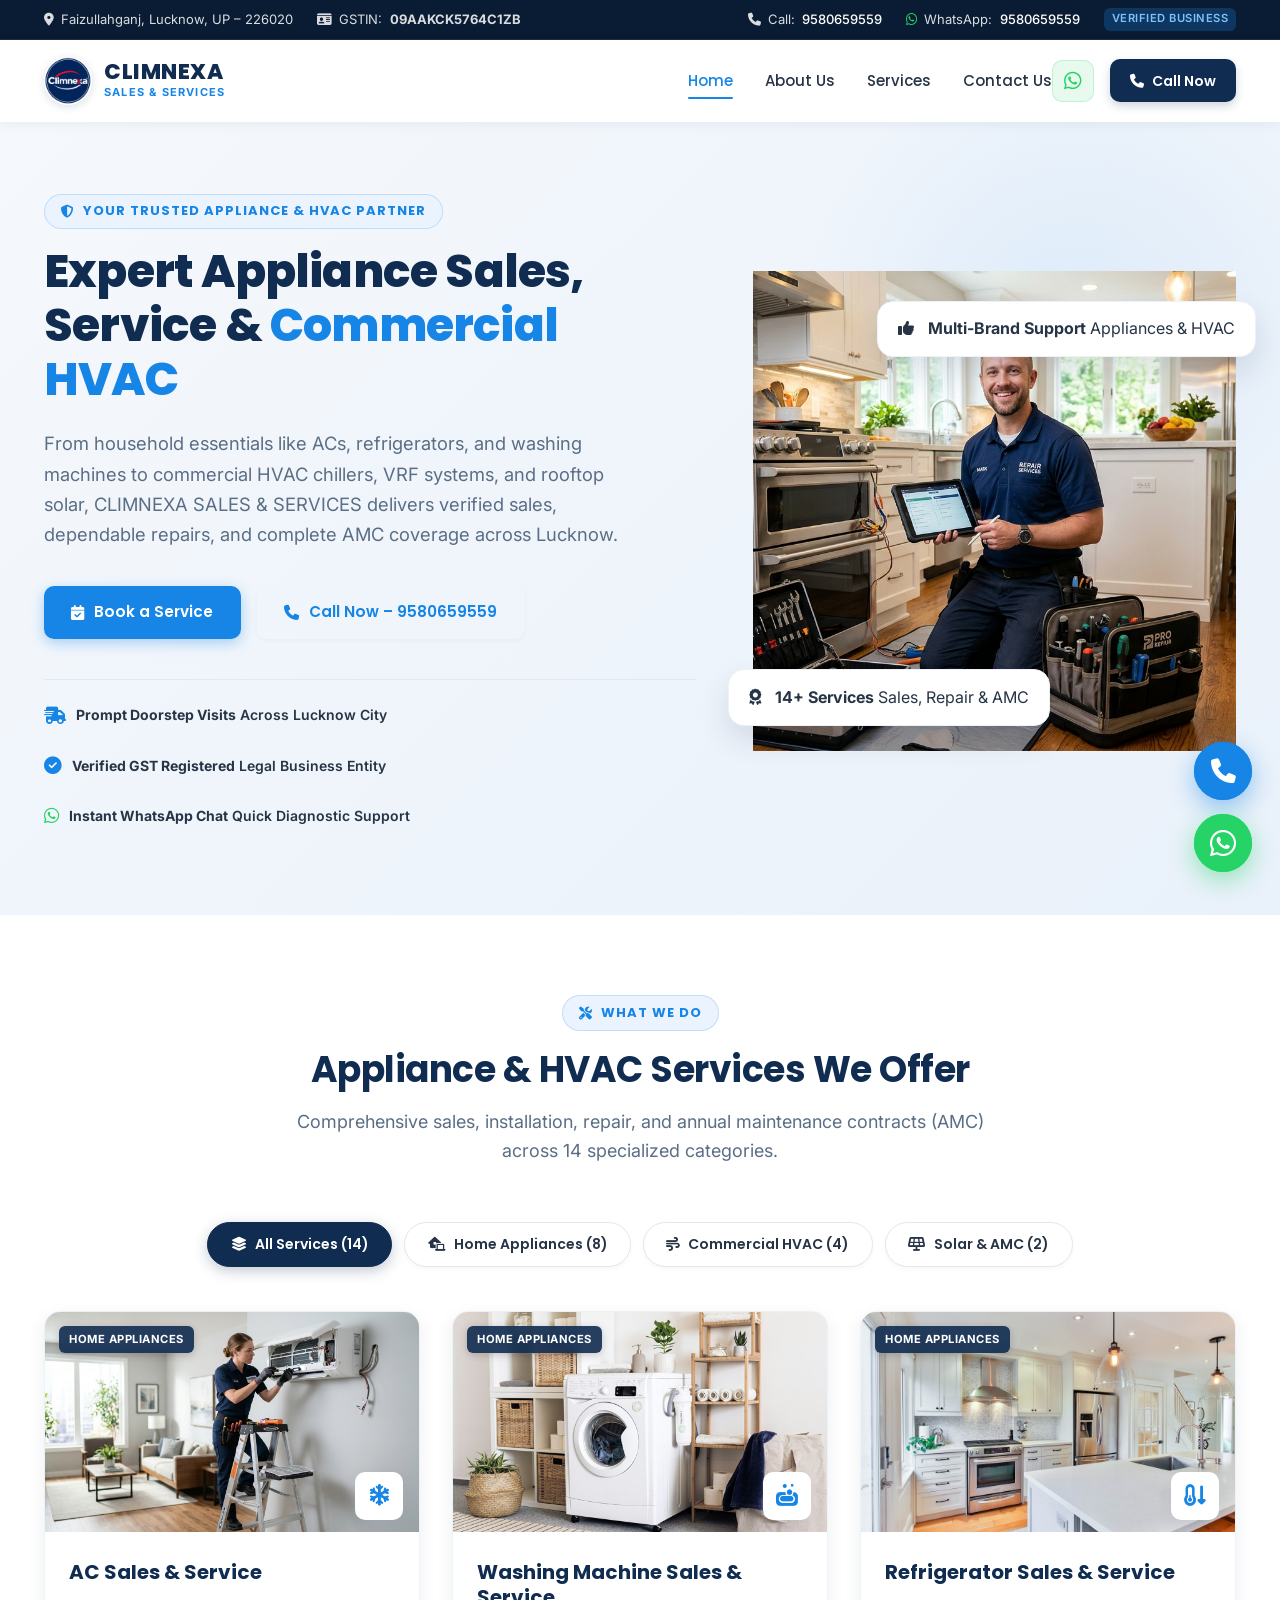
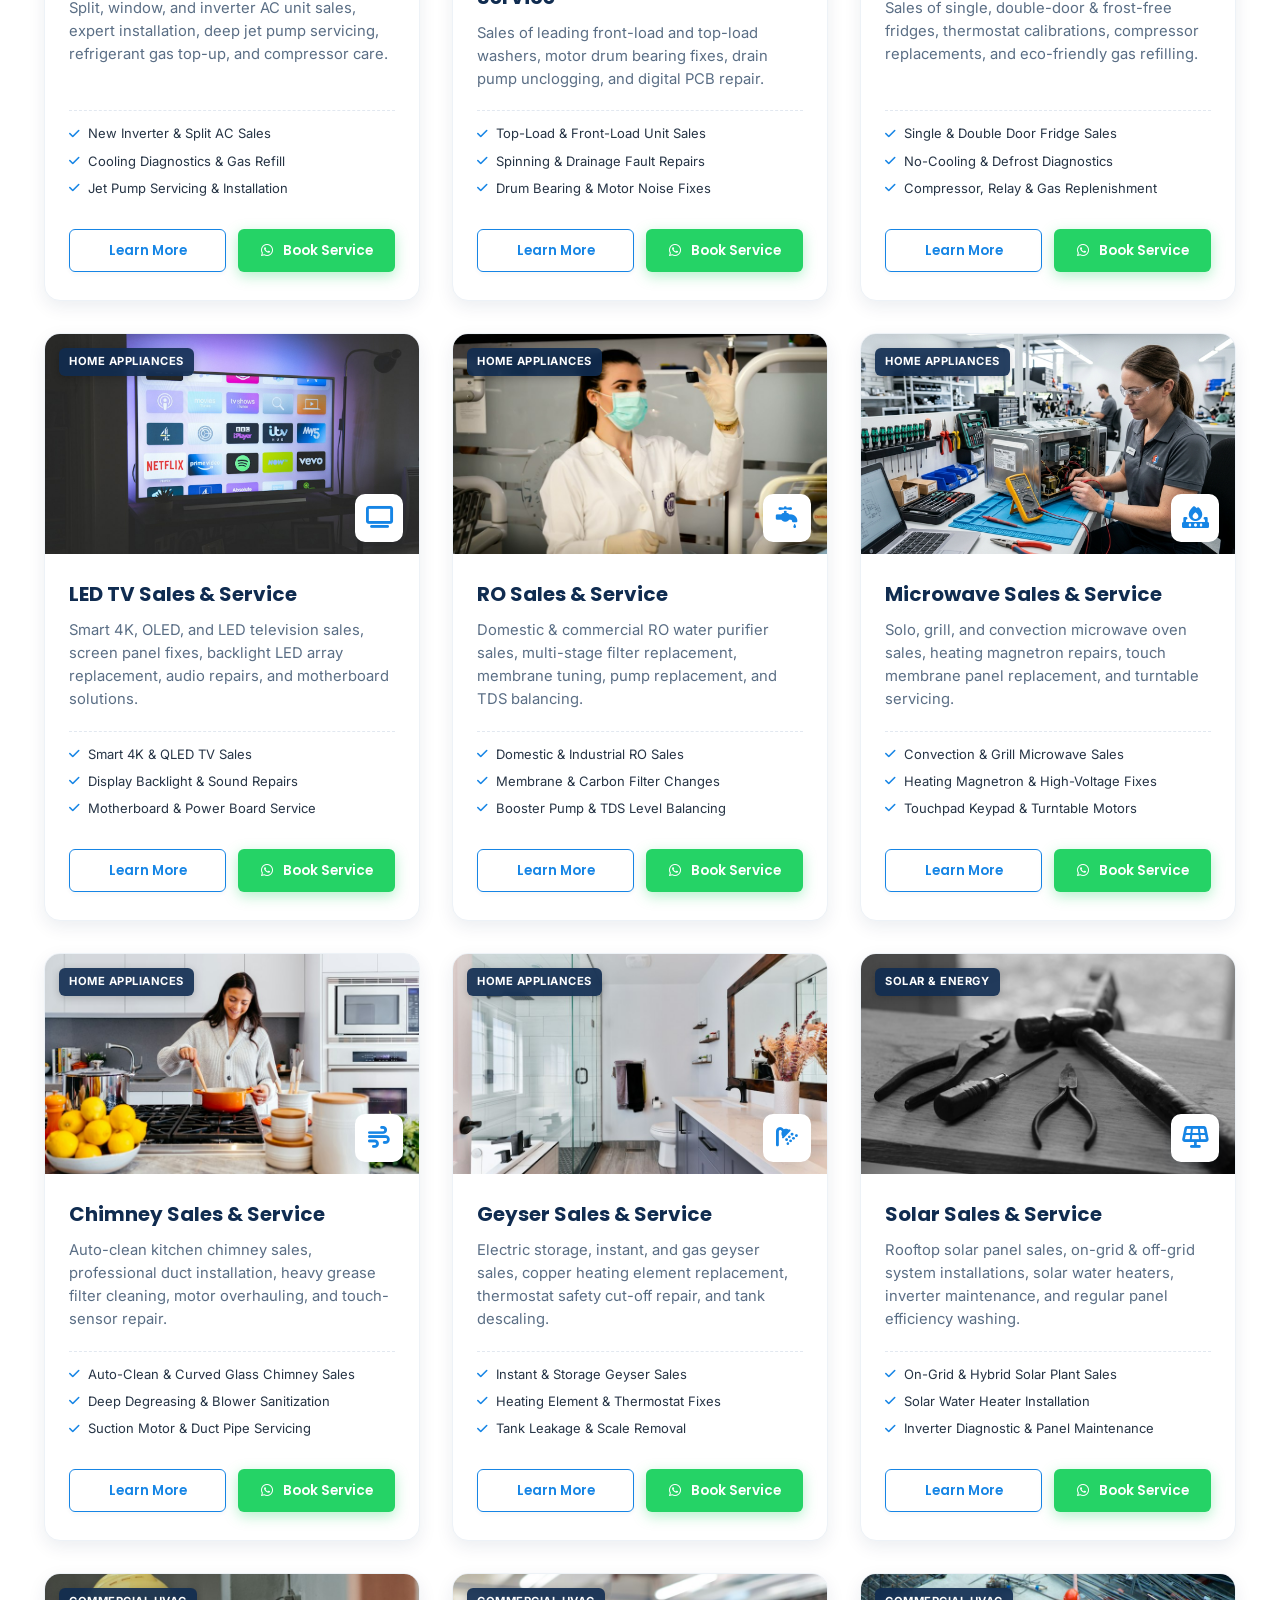
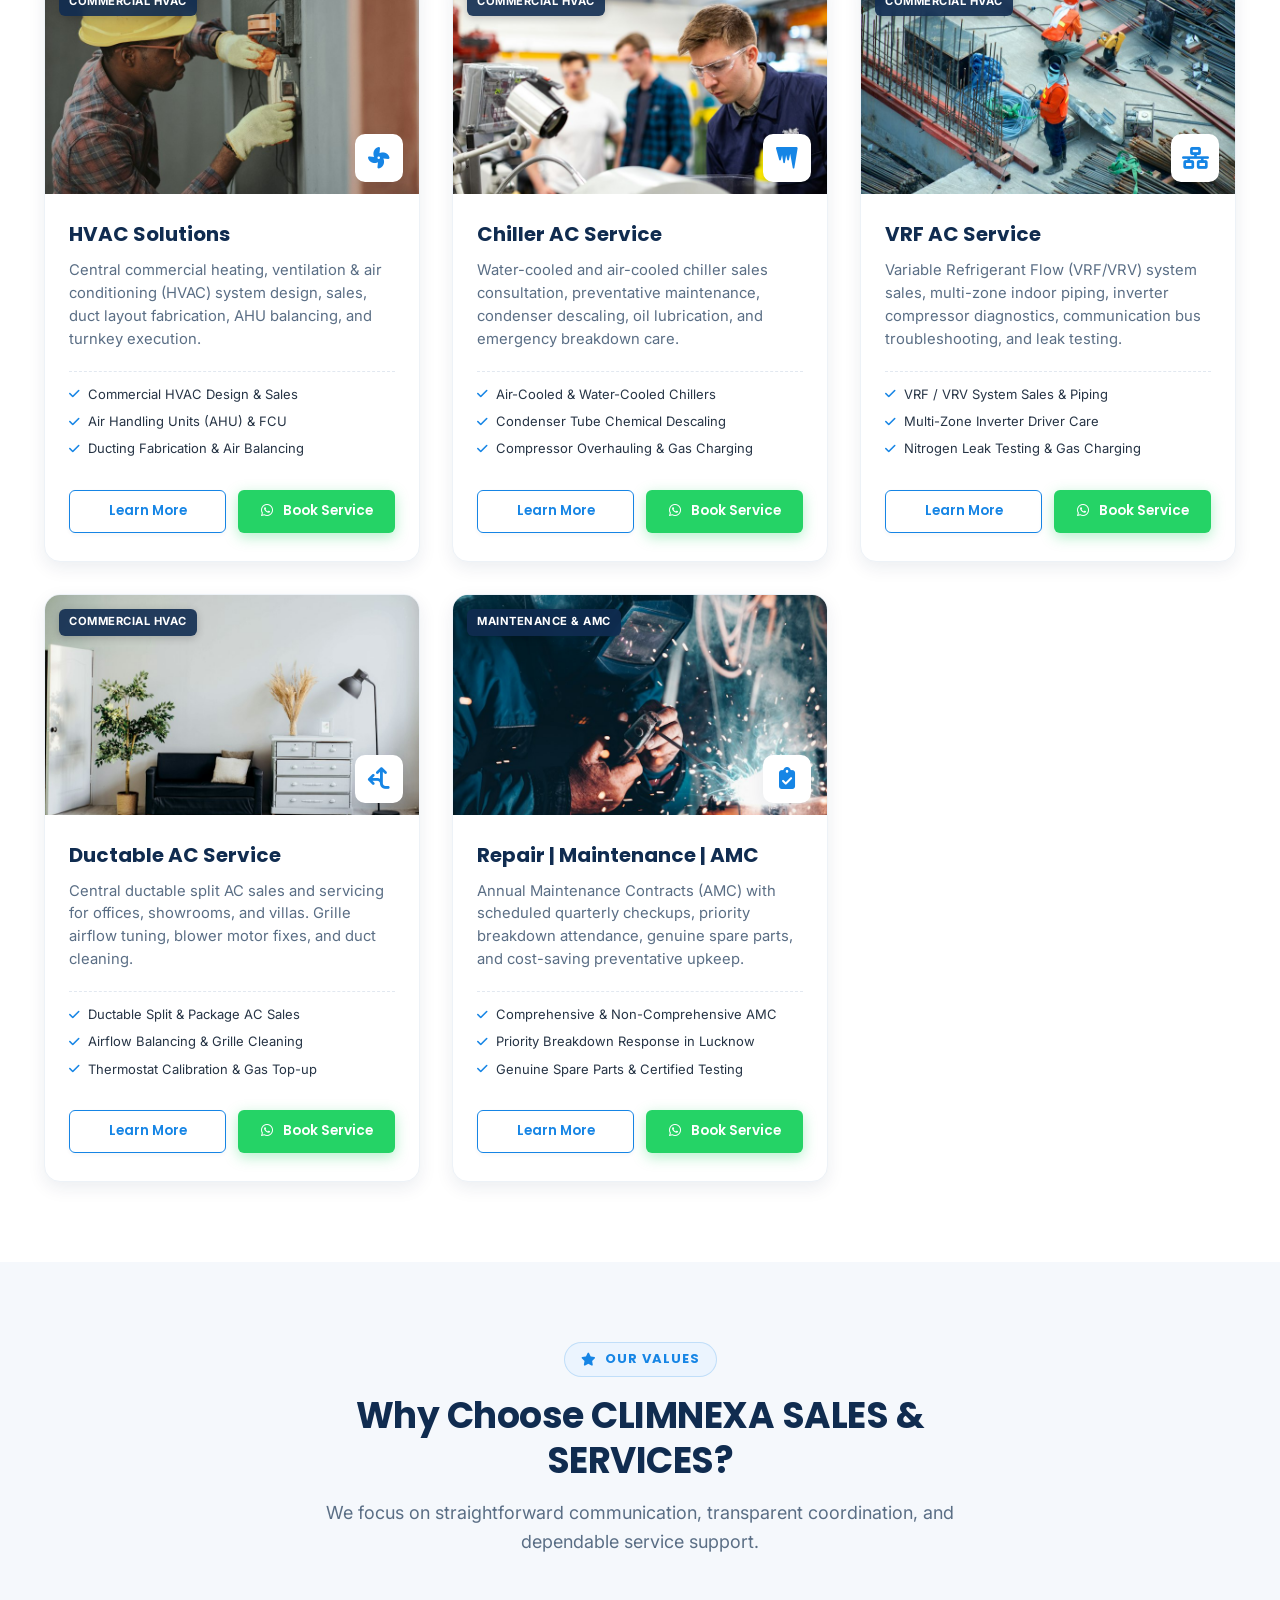
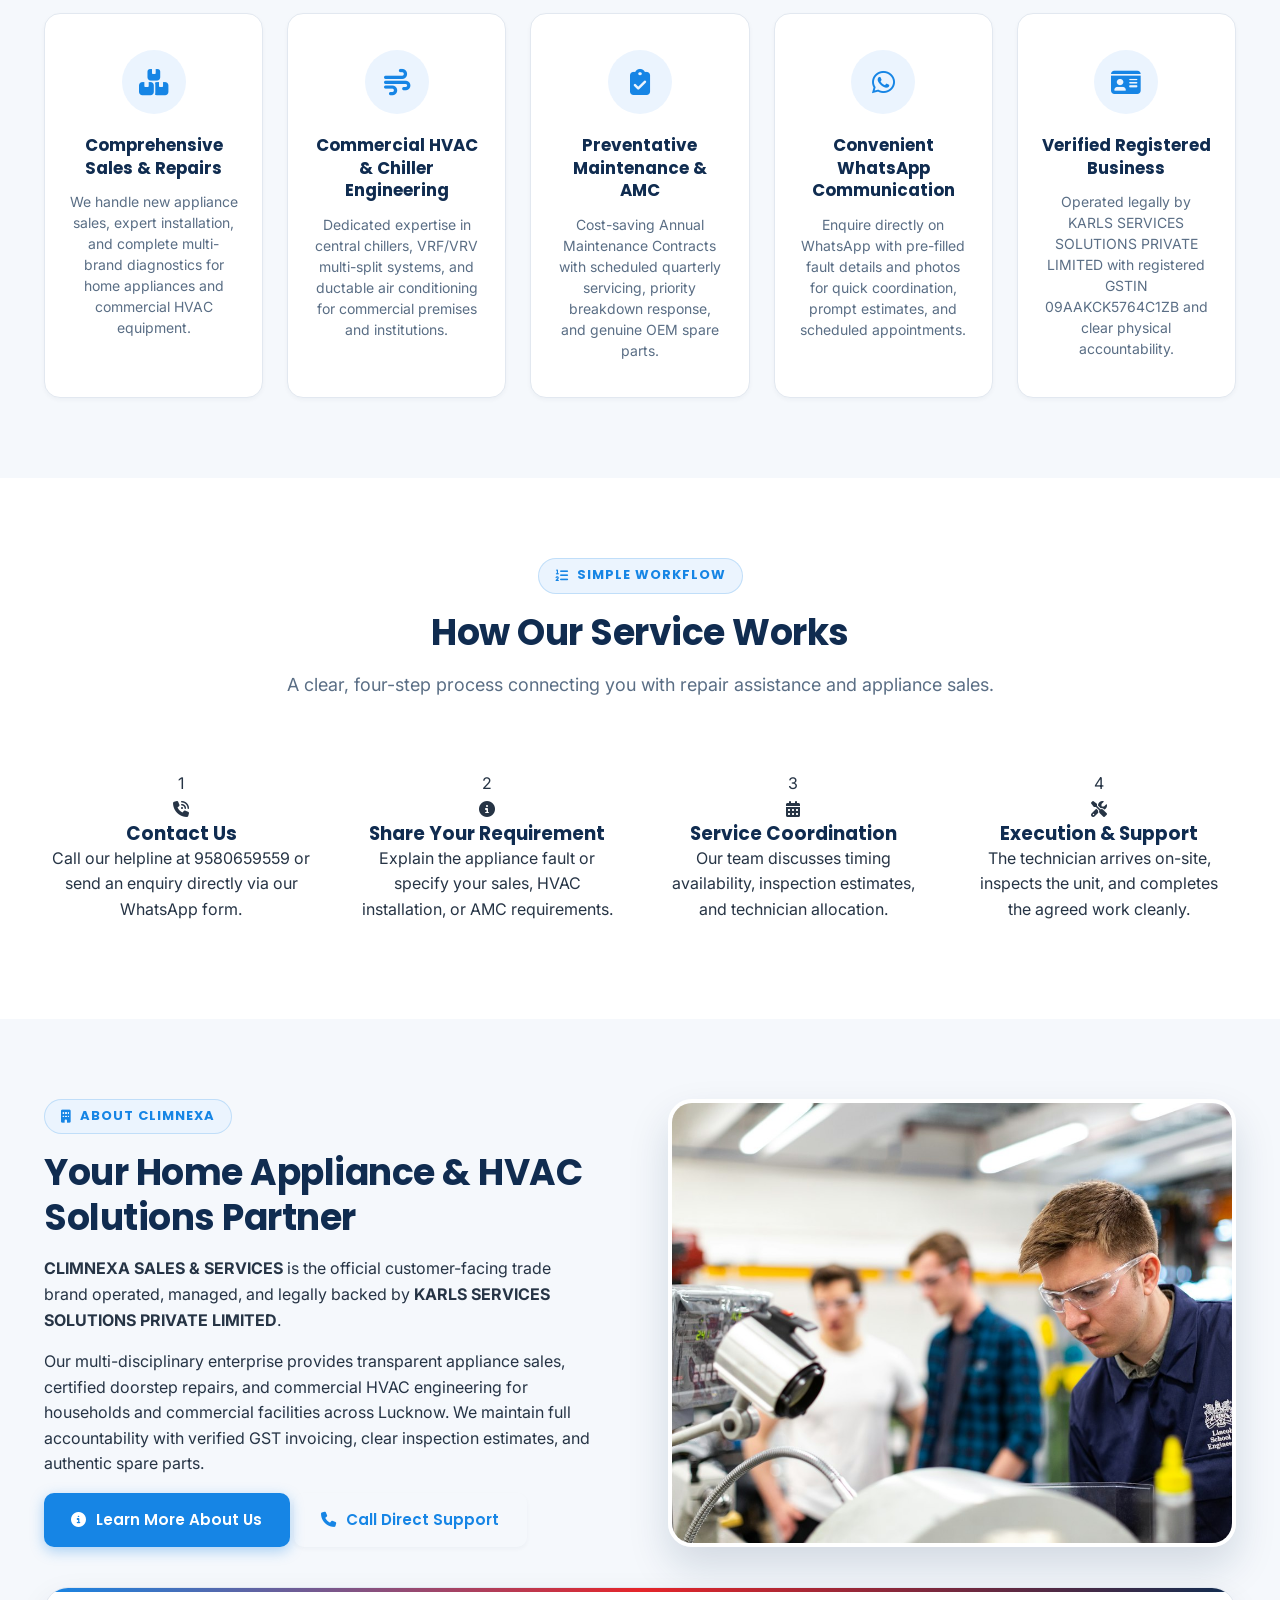
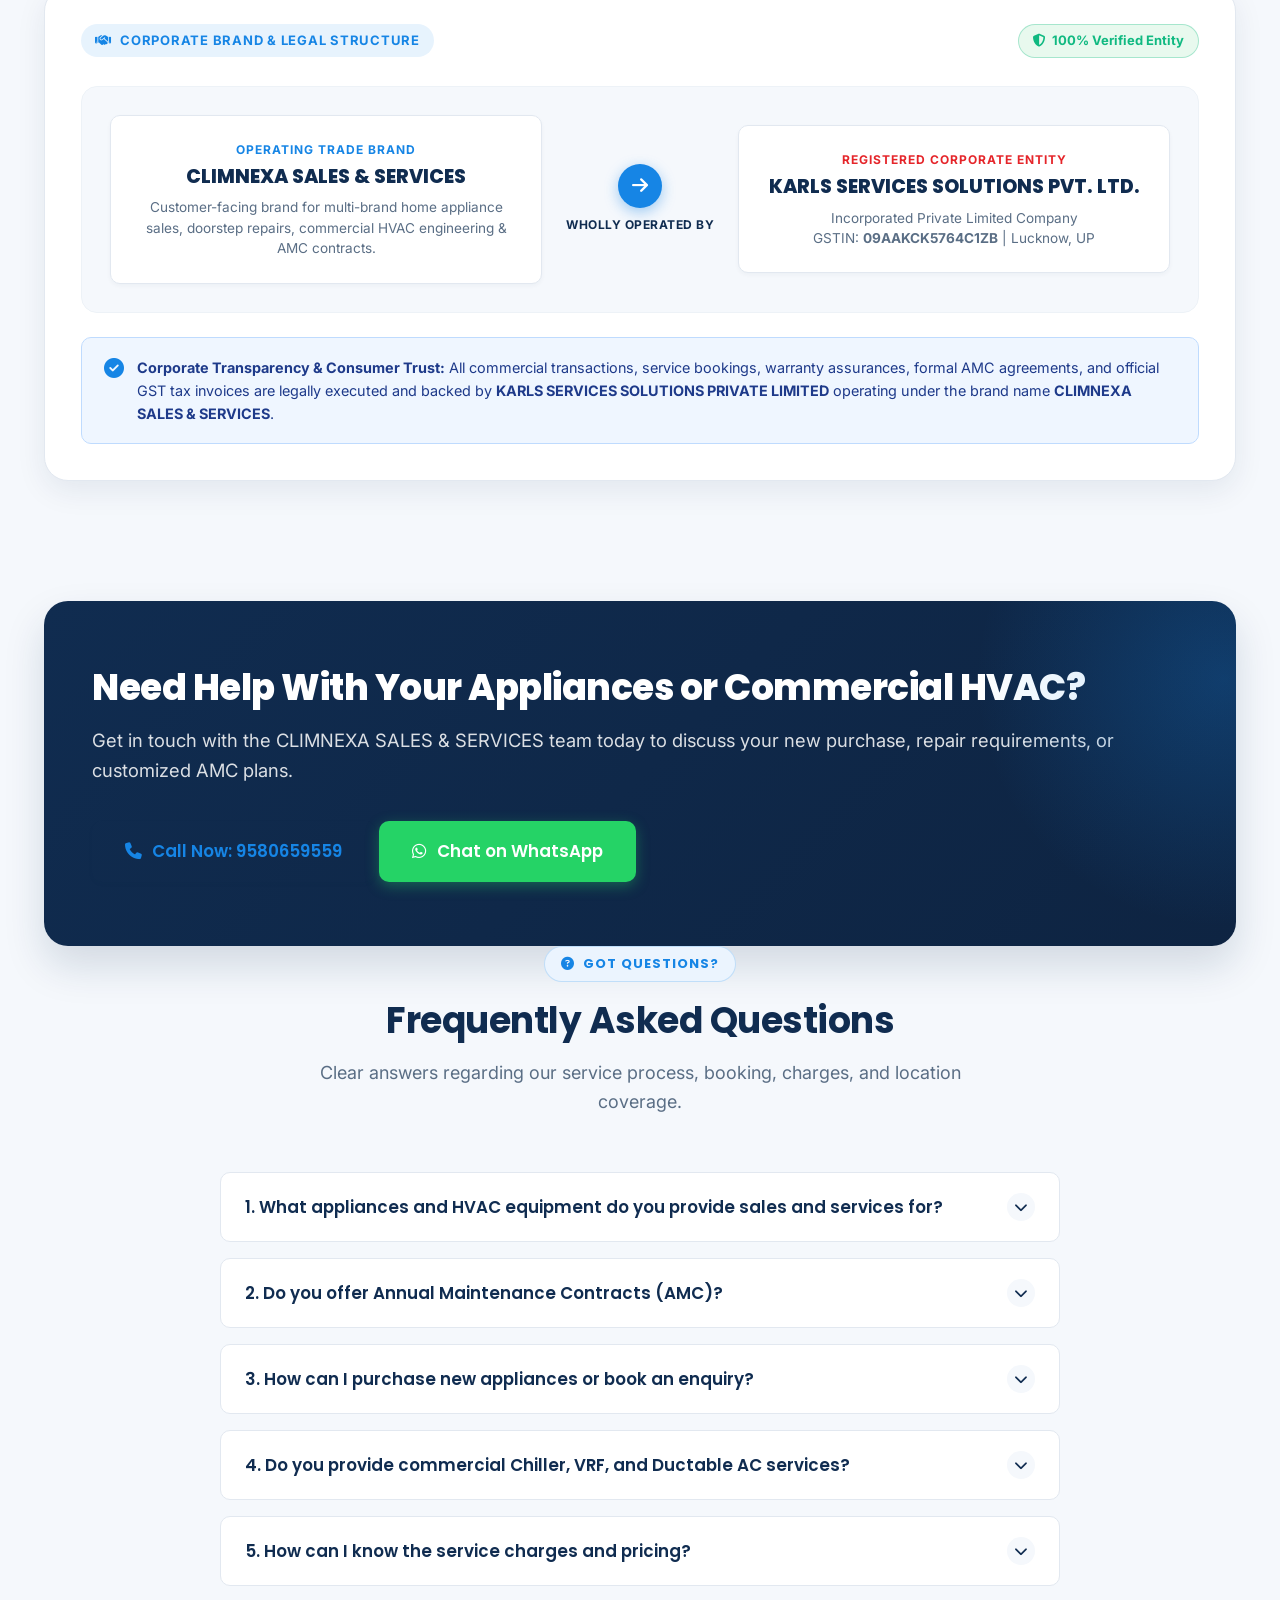
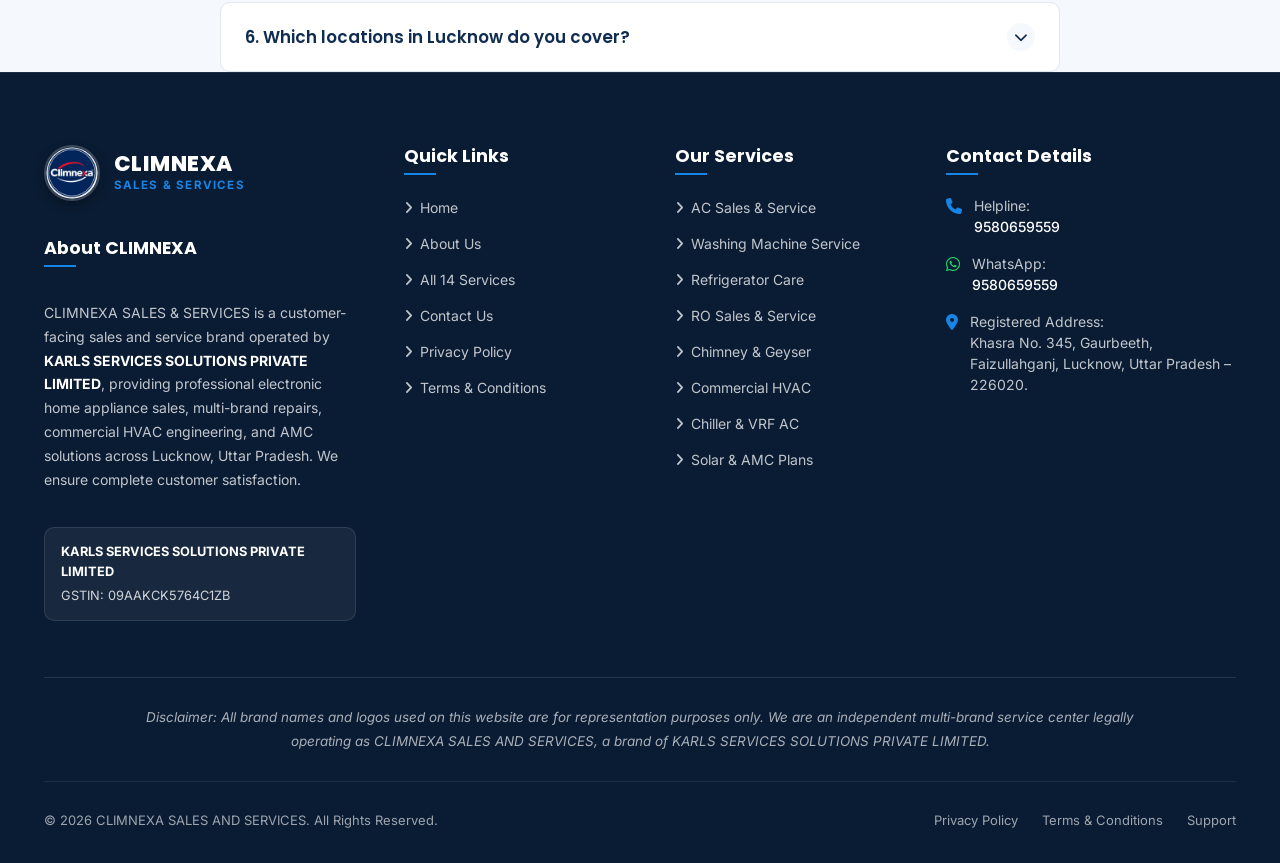
==== commit 4df95d6a: "Style Verified Business Information table and display clear corporate relationship between Climnexa " ====
--- a/karls-services/index.html
+++ b/karls-services/index.html
@@ -803,10 +803,10 @@
           </div>
           <h2 class="section-title">Your Home Appliance &amp; HVAC Solutions Partner</h2>
           <p class="about-lead">
-            CLIMNEXA SALES &amp; SERVICES, operated by KARLS SERVICES SOLUTIONS PRIVATE LIMITED, provides accessible, reliable appliance sales, repair solutions, and commercial HVAC engineering for households and enterprises across Lucknow.
+            <strong>CLIMNEXA SALES &amp; SERVICES</strong> is the official customer-facing trade brand operated, managed, and legally backed by <strong>KARLS SERVICES SOLUTIONS PRIVATE LIMITED</strong>.
           </p>
           <p class="about-body">
-            Our service offerings cover 14 major categories—ranging from daily domestic essentials such as air conditioners, refrigerators, and RO water purifiers to complex commercial systems including industrial chillers, VRF networks, and rooftop solar installations. We maintain full transparency regarding estimates, parts, and visit schedules.
+            Our multi-disciplinary enterprise provides transparent appliance sales, certified doorstep repairs, and commercial HVAC engineering for households and commercial facilities across Lucknow. We maintain full accountability with verified GST invoicing, clear inspection estimates, and authentic spare parts.
           </p>
           <div class="about-cta-row">
             <a href="about.html" class="btn btn-primary">
@@ -821,6 +821,52 @@
         <div class="about-image-wrapper reveal-fade-up">
           <div class="about-image-card">
             <img src="assets/images/about-company.jpg" alt="CLIMNEXA customer coordination team" class="about-img" loading="lazy">
+          </div>
+        </div>
+      </div>
+
+      <!-- Corporate Entity & Brand Relationship Card -->
+      <div class="business-relation-card reveal-fade-up">
+        <div class="relation-header">
+          <span class="relation-badge"><i class="fa-solid fa-handshake"></i> Corporate Brand &amp; Legal Structure</span>
+          <span class="relation-tag-legal"><i class="fa-solid fa-shield-halved"></i> 100% Verified Entity</span>
+        </div>
+
+        <div class="relation-grid">
+          <!-- Left Entity: Brand -->
+          <div class="relation-entity-box">
+            <span class="relation-tag">Operating Trade Brand</span>
+            <h3 class="relation-name">CLIMNEXA SALES &amp; SERVICES</h3>
+            <p class="relation-desc">
+              Customer-facing brand for multi-brand home appliance sales, doorstep repairs, commercial HVAC engineering &amp; AMC contracts.
+            </p>
+          </div>
+
+          <!-- Connector Arrow -->
+          <div class="relation-connector">
+            <div class="relation-arrow-icon" aria-hidden="true">
+              <i class="fa-solid fa-arrow-right"></i>
+            </div>
+            <span class="relation-label">Wholly Operated By</span>
+          </div>
+
+          <!-- Right Entity: Legal Entity -->
+          <div class="relation-entity-box">
+            <span class="relation-tag relation-tag-corp">Registered Corporate Entity</span>
+            <h3 class="relation-name">KARLS SERVICES SOLUTIONS PVT. LTD.</h3>
+            <p class="relation-desc">
+              Incorporated Private Limited Company<br>
+              GSTIN: <strong>09AAKCK5764C1ZB</strong> | Lucknow, UP
+            </p>
+          </div>
+        </div>
+
+        <!-- Bottom Note -->
+        <div class="relation-footer-note">
+          <i class="fa-solid fa-circle-check"></i>
+          <div>
+            <strong>Corporate Transparency &amp; Consumer Trust:</strong>
+            All commercial transactions, service bookings, warranty assurances, formal AMC agreements, and official GST tax invoices are legally executed and backed by <strong>KARLS SERVICES SOLUTIONS PRIVATE LIMITED</strong> operating under the brand name <strong>CLIMNEXA SALES &amp; SERVICES</strong>.
           </div>
         </div>
       </div>
--- a/karls-services/css/style.css
+++ b/karls-services/css/style.css
@@ -1234,6 +1234,287 @@
 }
 
 /* --------------------------------------------------------------------------
+   Verified Business Information Table & Corporate Relationship Card
+   -------------------------------------------------------------------------- */
+.gst-table-card {
+  background: var(--color-white);
+  border-radius: var(--radius-xl);
+  box-shadow: 0 10px 30px rgba(16, 44, 80, 0.08);
+  border: 1px solid var(--color-border);
+  overflow: hidden;
+  margin: 0 auto;
+  max-width: 960px;
+}
+
+.gst-table-header {
+  background: linear-gradient(135deg, var(--color-primary) 0%, #0E2442 100%);
+  color: var(--color-white);
+  padding: 1.5rem 2rem;
+  display: flex;
+  justify-content: space-between;
+  align-items: center;
+  flex-wrap: wrap;
+  gap: 1rem;
+  border-bottom: 3px solid var(--color-accent);
+}
+
+.gst-table-title {
+  display: flex;
+  align-items: center;
+  gap: 0.75rem;
+  font-family: var(--font-heading);
+  font-size: 1.25rem;
+  font-weight: 700;
+  margin: 0;
+  color: var(--color-white);
+}
+
+.gst-table-title i {
+  color: var(--color-accent);
+}
+
+.gst-status-pill {
+  background: rgba(37, 211, 102, 0.2);
+  border: 1px solid rgba(37, 211, 102, 0.4);
+  color: #25D366;
+  font-size: 0.8125rem;
+  font-weight: 700;
+  padding: 0.35rem 0.85rem;
+  border-radius: var(--radius-full);
+  display: inline-flex;
+  align-items: center;
+  gap: 0.45rem;
+}
+
+.gst-details-table {
+  width: 100%;
+  border-collapse: collapse;
+  text-align: left;
+}
+
+.gst-details-table tbody tr {
+  border-bottom: 1px solid var(--color-border-light);
+  transition: background-color var(--transition-fast);
+}
+
+.gst-details-table tbody tr:last-child {
+  border-bottom: none;
+}
+
+.gst-details-table tbody tr:hover {
+  background-color: #F8FAFC;
+}
+
+.gst-details-table th {
+  padding: 1.15rem 1.75rem;
+  font-family: var(--font-heading);
+  font-size: 0.9375rem;
+  font-weight: 600;
+  color: var(--color-primary);
+  width: 38%;
+  vertical-align: top;
+  background-color: rgba(245, 248, 252, 0.65);
+  border-right: 1px solid var(--color-border-light);
+}
+
+.gst-details-table th i {
+  color: var(--color-accent);
+  width: 22px;
+  text-align: center;
+  margin-right: 0.65rem;
+}
+
+.gst-details-table td {
+  padding: 1.15rem 1.75rem;
+  font-size: 0.95rem;
+  color: var(--color-text);
+  line-height: 1.6;
+}
+
+.gst-number-badge {
+  display: inline-block;
+  background: rgba(22, 133, 229, 0.1);
+  border: 1px solid rgba(22, 133, 229, 0.3);
+  color: var(--color-accent);
+  font-family: monospace;
+  font-size: 1.05rem;
+  font-weight: 700;
+  padding: 0.25rem 0.65rem;
+  border-radius: var(--radius-sm);
+  letter-spacing: 1px;
+}
+
+.active-tag {
+  display: inline-flex;
+  align-items: center;
+  gap: 0.35rem;
+  color: #10B981;
+  font-size: 0.85rem;
+  font-weight: 600;
+  margin-left: 0.5rem;
+}
+
+/* Corporate Entity Relationship Card */
+.business-relation-card {
+  background: var(--color-white);
+  border-radius: var(--radius-xl);
+  padding: 2.25rem;
+  border: 1px solid var(--color-border);
+  box-shadow: 0 10px 30px rgba(16, 44, 80, 0.08);
+  margin: 2.5rem 0;
+  position: relative;
+  overflow: hidden;
+}
+
+.business-relation-card::before {
+  content: '';
+  position: absolute;
+  top: 0;
+  left: 0;
+  width: 100%;
+  height: 4px;
+  background: linear-gradient(90deg, var(--color-accent) 0%, #E5252A 50%, var(--color-primary) 100%);
+}
+
+.relation-header {
+  display: flex;
+  align-items: center;
+  justify-content: space-between;
+  margin-bottom: 1.75rem;
+  flex-wrap: wrap;
+  gap: 0.75rem;
+}
+
+.relation-badge {
+  display: inline-flex;
+  align-items: center;
+  gap: 0.5rem;
+  background: rgba(22, 133, 229, 0.1);
+  color: var(--color-accent);
+  font-size: 0.8125rem;
+  font-weight: 700;
+  text-transform: uppercase;
+  letter-spacing: 0.75px;
+  padding: 0.4rem 0.9rem;
+  border-radius: var(--radius-full);
+}
+
+.relation-tag-legal {
+  display: inline-flex;
+  align-items: center;
+  gap: 0.4rem;
+  background: #E8F9EE;
+  color: #10B981;
+  font-size: 0.8125rem;
+  font-weight: 700;
+  padding: 0.35rem 0.85rem;
+  border-radius: var(--radius-full);
+  border: 1px solid rgba(16, 185, 129, 0.3);
+}
+
+.relation-grid {
+  display: grid;
+  grid-template-columns: 1fr auto 1fr;
+  align-items: center;
+  gap: 1.5rem;
+  background: var(--color-bg);
+  border: 1px solid var(--color-border-light);
+  border-radius: var(--radius-lg);
+  padding: 1.75rem;
+  margin-bottom: 1.5rem;
+}
+
+.relation-entity-box {
+  background: var(--color-white);
+  padding: 1.5rem;
+  border-radius: var(--radius-md);
+  border: 1px solid var(--color-border);
+  box-shadow: var(--shadow-sm);
+  text-align: center;
+}
+
+.relation-tag {
+  font-size: 0.75rem;
+  font-weight: 700;
+  text-transform: uppercase;
+  letter-spacing: 1px;
+  color: var(--color-accent);
+  margin-bottom: 0.4rem;
+  display: block;
+}
+
+.relation-tag-corp {
+  color: #E5252A;
+}
+
+.relation-name {
+  font-family: var(--font-heading);
+  font-size: 1.2rem;
+  font-weight: 800;
+  color: var(--color-primary);
+  margin-bottom: 0.45rem;
+  line-height: 1.3;
+}
+
+.relation-desc {
+  font-size: 0.85rem;
+  color: var(--color-text-muted);
+  line-height: 1.5;
+  margin: 0;
+}
+
+.relation-connector {
+  display: flex;
+  flex-direction: column;
+  align-items: center;
+  justify-content: center;
+  gap: 0.4rem;
+  text-align: center;
+}
+
+.relation-arrow-icon {
+  width: 44px;
+  height: 44px;
+  border-radius: 50%;
+  background: var(--color-accent);
+  color: var(--color-white);
+  display: flex;
+  align-items: center;
+  justify-content: center;
+  font-size: 1.15rem;
+  box-shadow: 0 4px 14px rgba(22, 133, 229, 0.4);
+}
+
+.relation-label {
+  font-size: 0.75rem;
+  font-weight: 700;
+  color: var(--color-primary);
+  text-transform: uppercase;
+  letter-spacing: 0.5px;
+  white-space: nowrap;
+}
+
+.relation-footer-note {
+  display: flex;
+  align-items: flex-start;
+  gap: 0.85rem;
+  background: #EFF6FF;
+  border: 1px solid #BFDBFE;
+  border-radius: var(--radius-md);
+  padding: 1.15rem 1.35rem;
+  font-size: 0.9rem;
+  color: #1E3A8A;
+  line-height: 1.6;
+}
+
+.relation-footer-note i {
+  color: var(--color-accent);
+  font-size: 1.25rem;
+  margin-top: 2px;
+  flex-shrink: 0;
+}
+
+/* --------------------------------------------------------------------------
    Call To Action Banner
    -------------------------------------------------------------------------- */
 .cta-banner {
@@ -2444,6 +2725,53 @@
     padding: 2rem 1.25rem;
   }
 
+  /* Verified Business & Relation Responsive */
+  .gst-table-header {
+    padding: 1.25rem 1.25rem;
+  }
+
+  .gst-details-table,
+  .gst-details-table tbody,
+  .gst-details-table tr,
+  .gst-details-table th,
+  .gst-details-table td {
+    display: block;
+    width: 100%;
+  }
+
+  .gst-details-table tr {
+    padding: 0.9rem 1.25rem;
+    border-bottom: 1px solid var(--color-border-light);
+  }
+
+  .gst-details-table th {
+    background: transparent;
+    border-right: none;
+    padding: 0 0 0.35rem 0;
+    font-size: 0.875rem;
+    color: var(--color-primary);
+  }
+
+  .gst-details-table td {
+    padding: 0 0 0.5rem 0;
+    font-size: 0.925rem;
+  }
+
+  .business-relation-card {
+    padding: 1.5rem 1.25rem;
+  }
+
+  .relation-grid {
+    grid-template-columns: 1fr;
+    gap: 1.25rem;
+    padding: 1.25rem;
+  }
+
+  .relation-connector {
+    transform: rotate(90deg);
+    margin: 0.25rem 0;
+  }
+
   .footer-grid {
     grid-template-columns: 1fr;
     gap: 2rem;
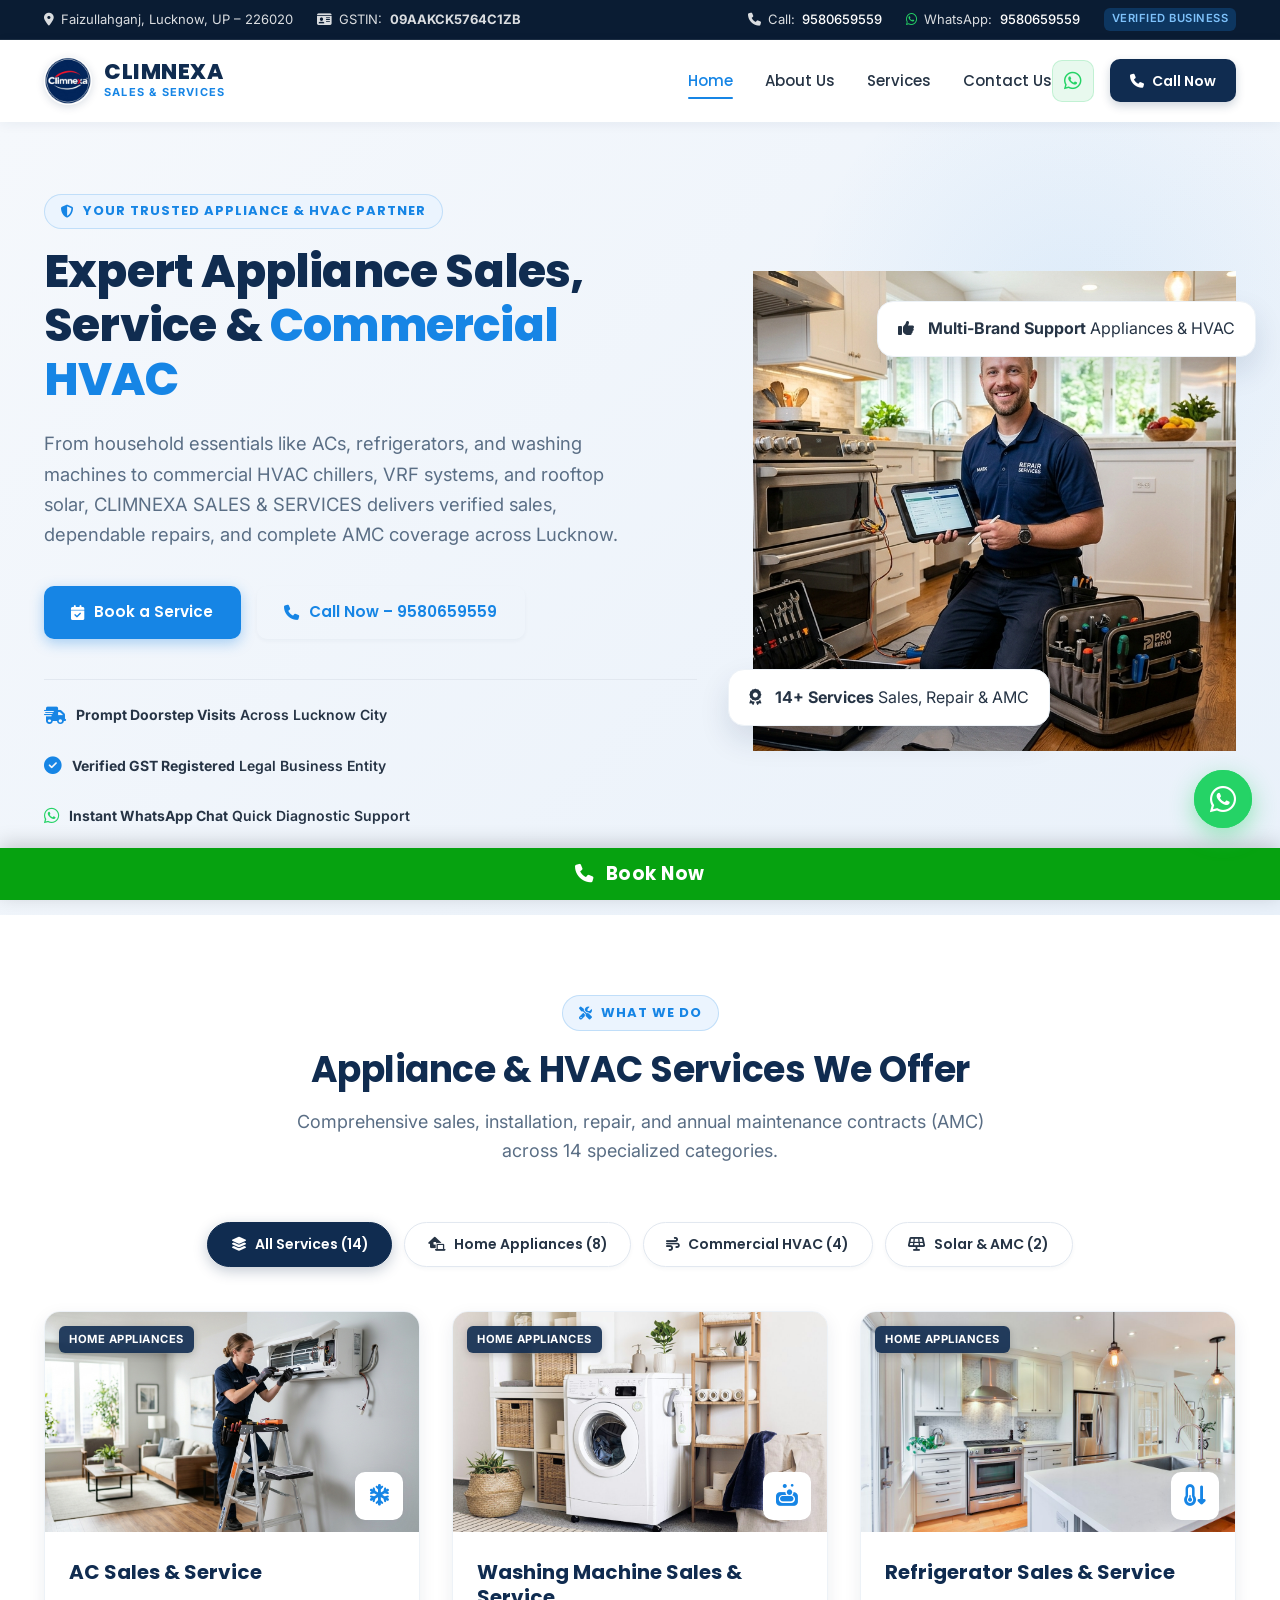
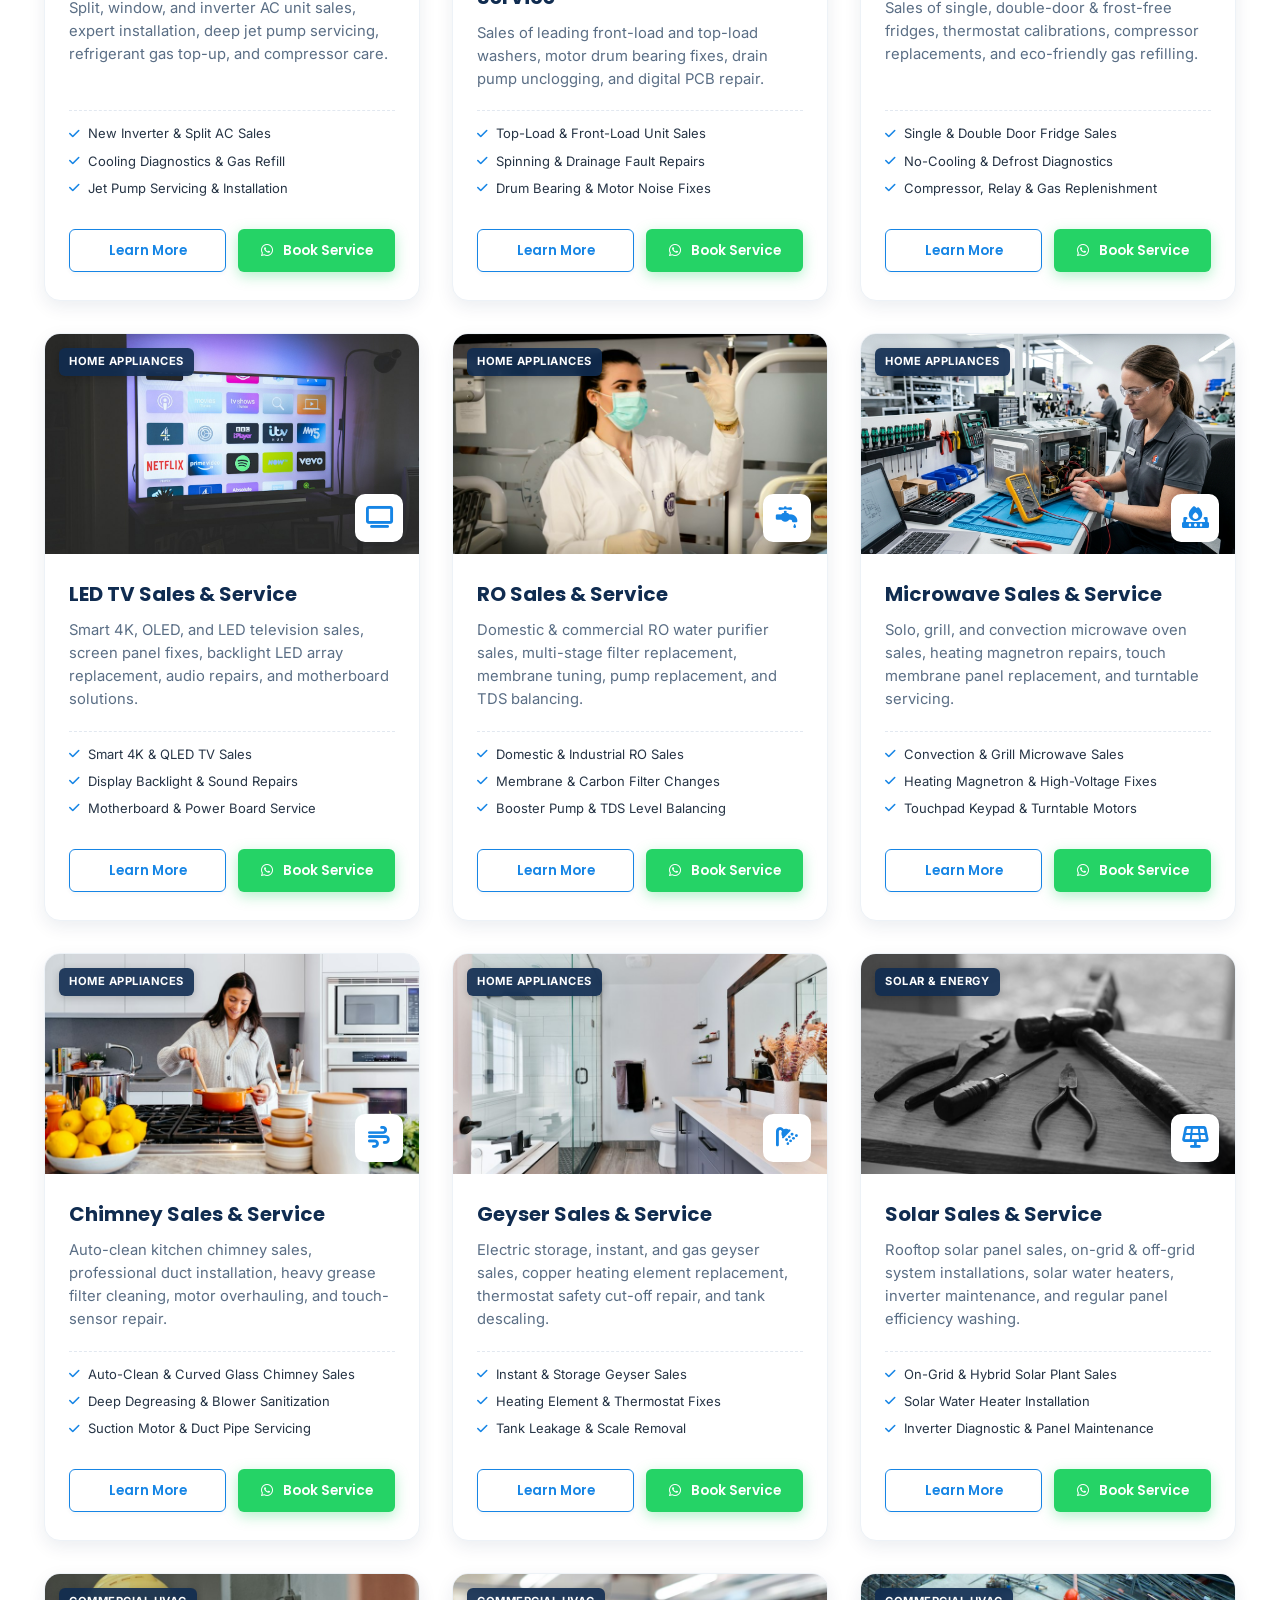
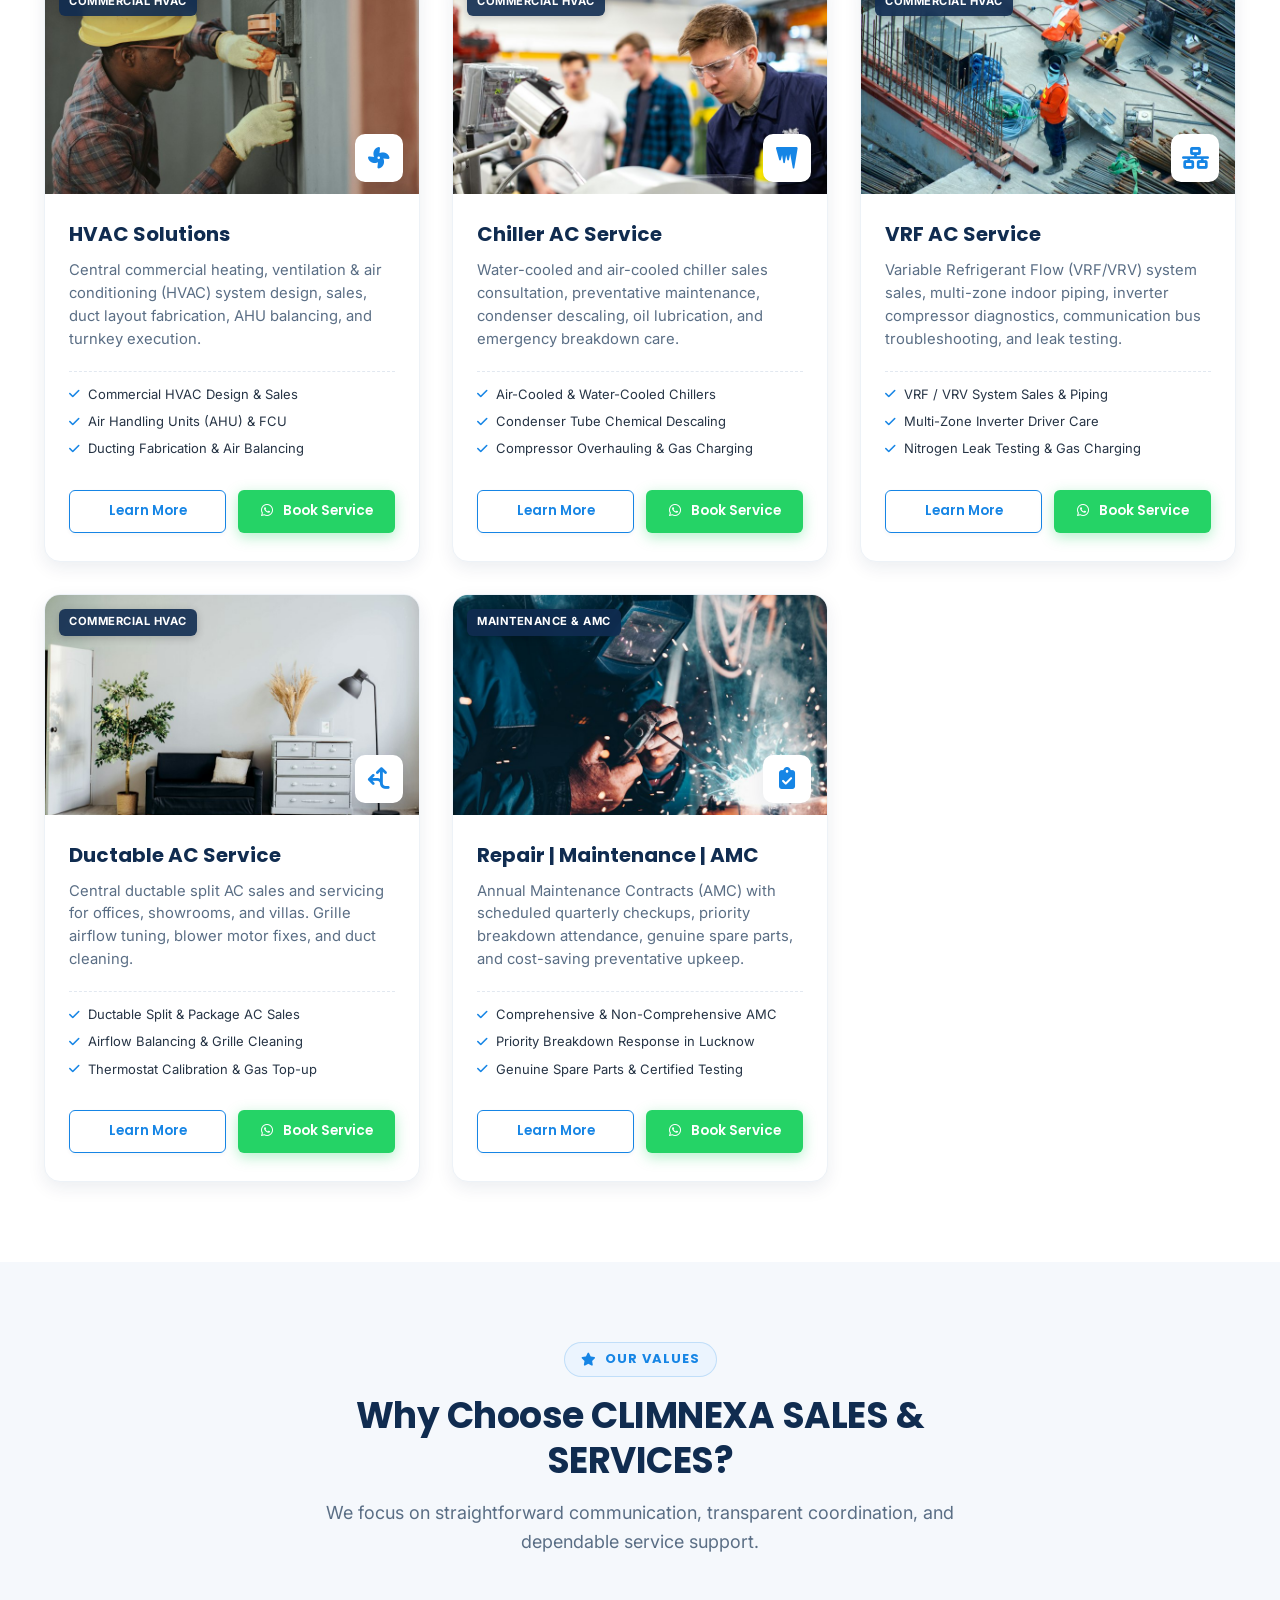
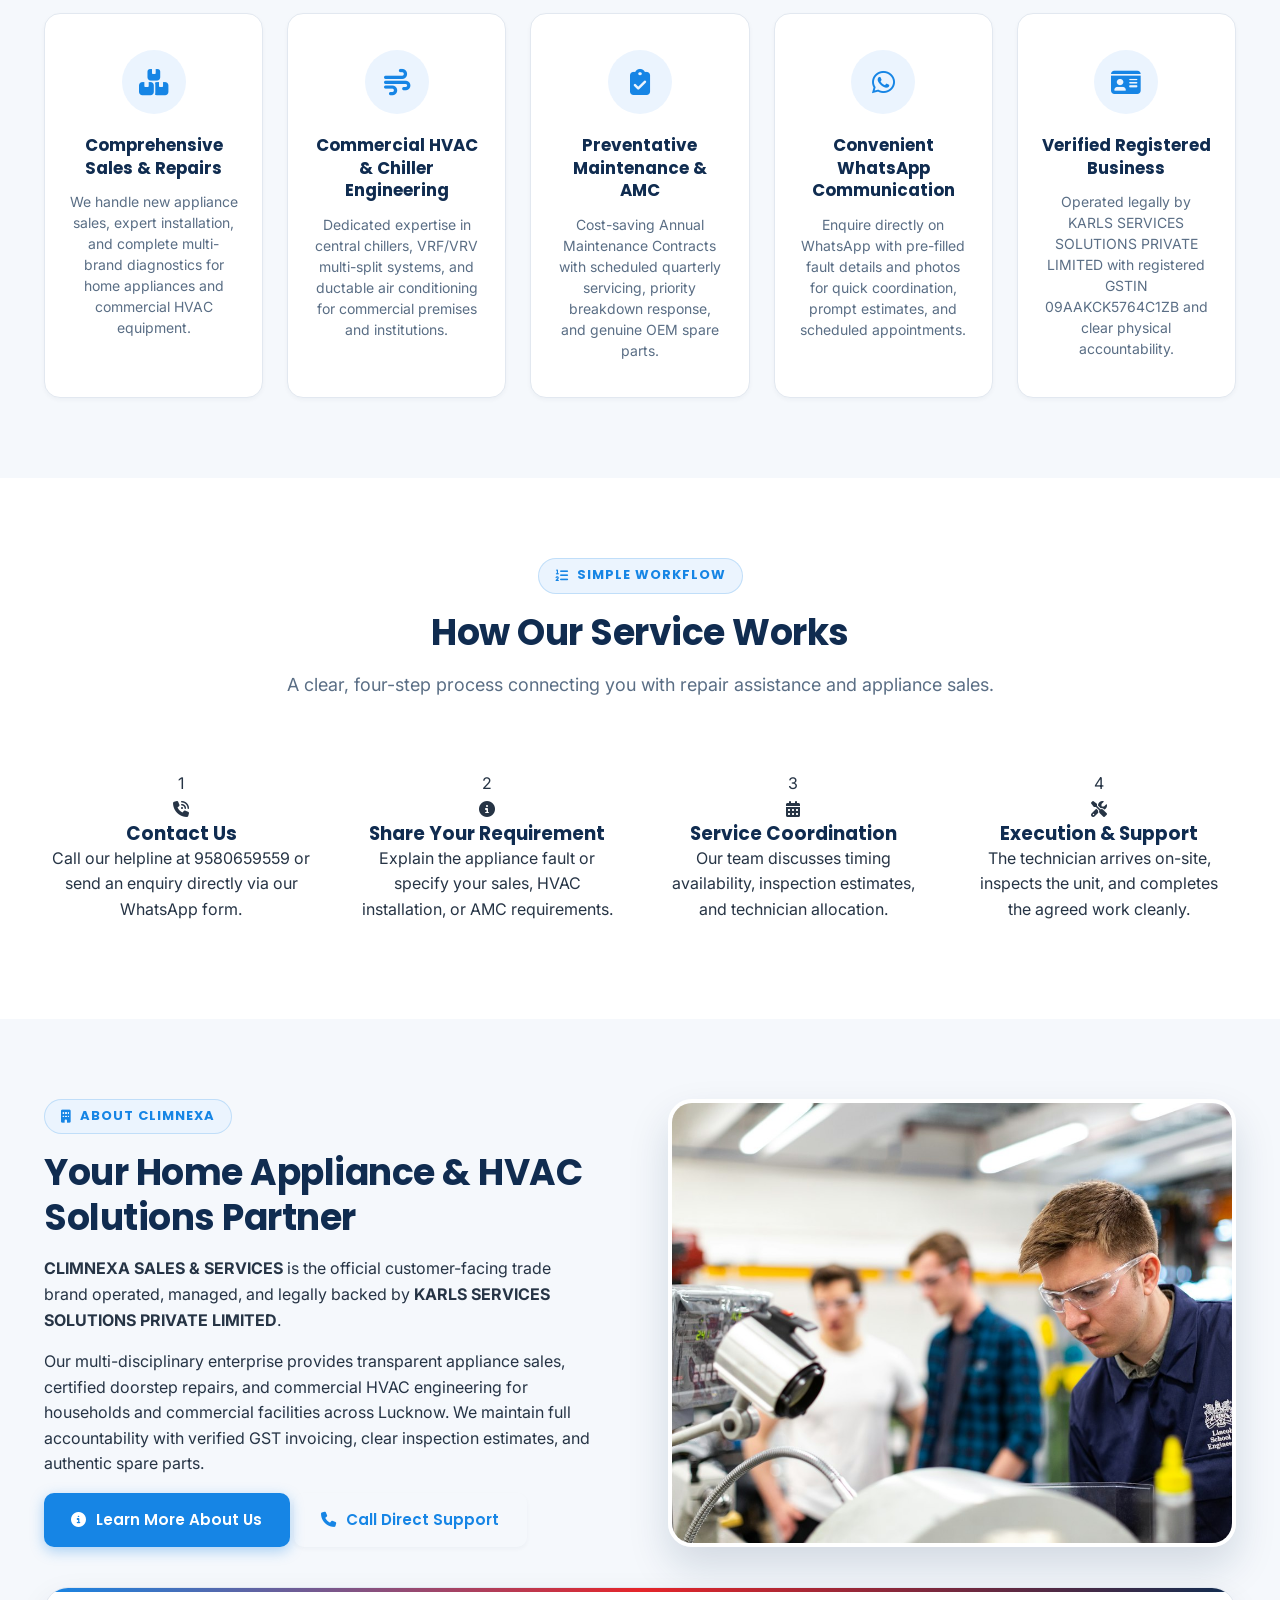
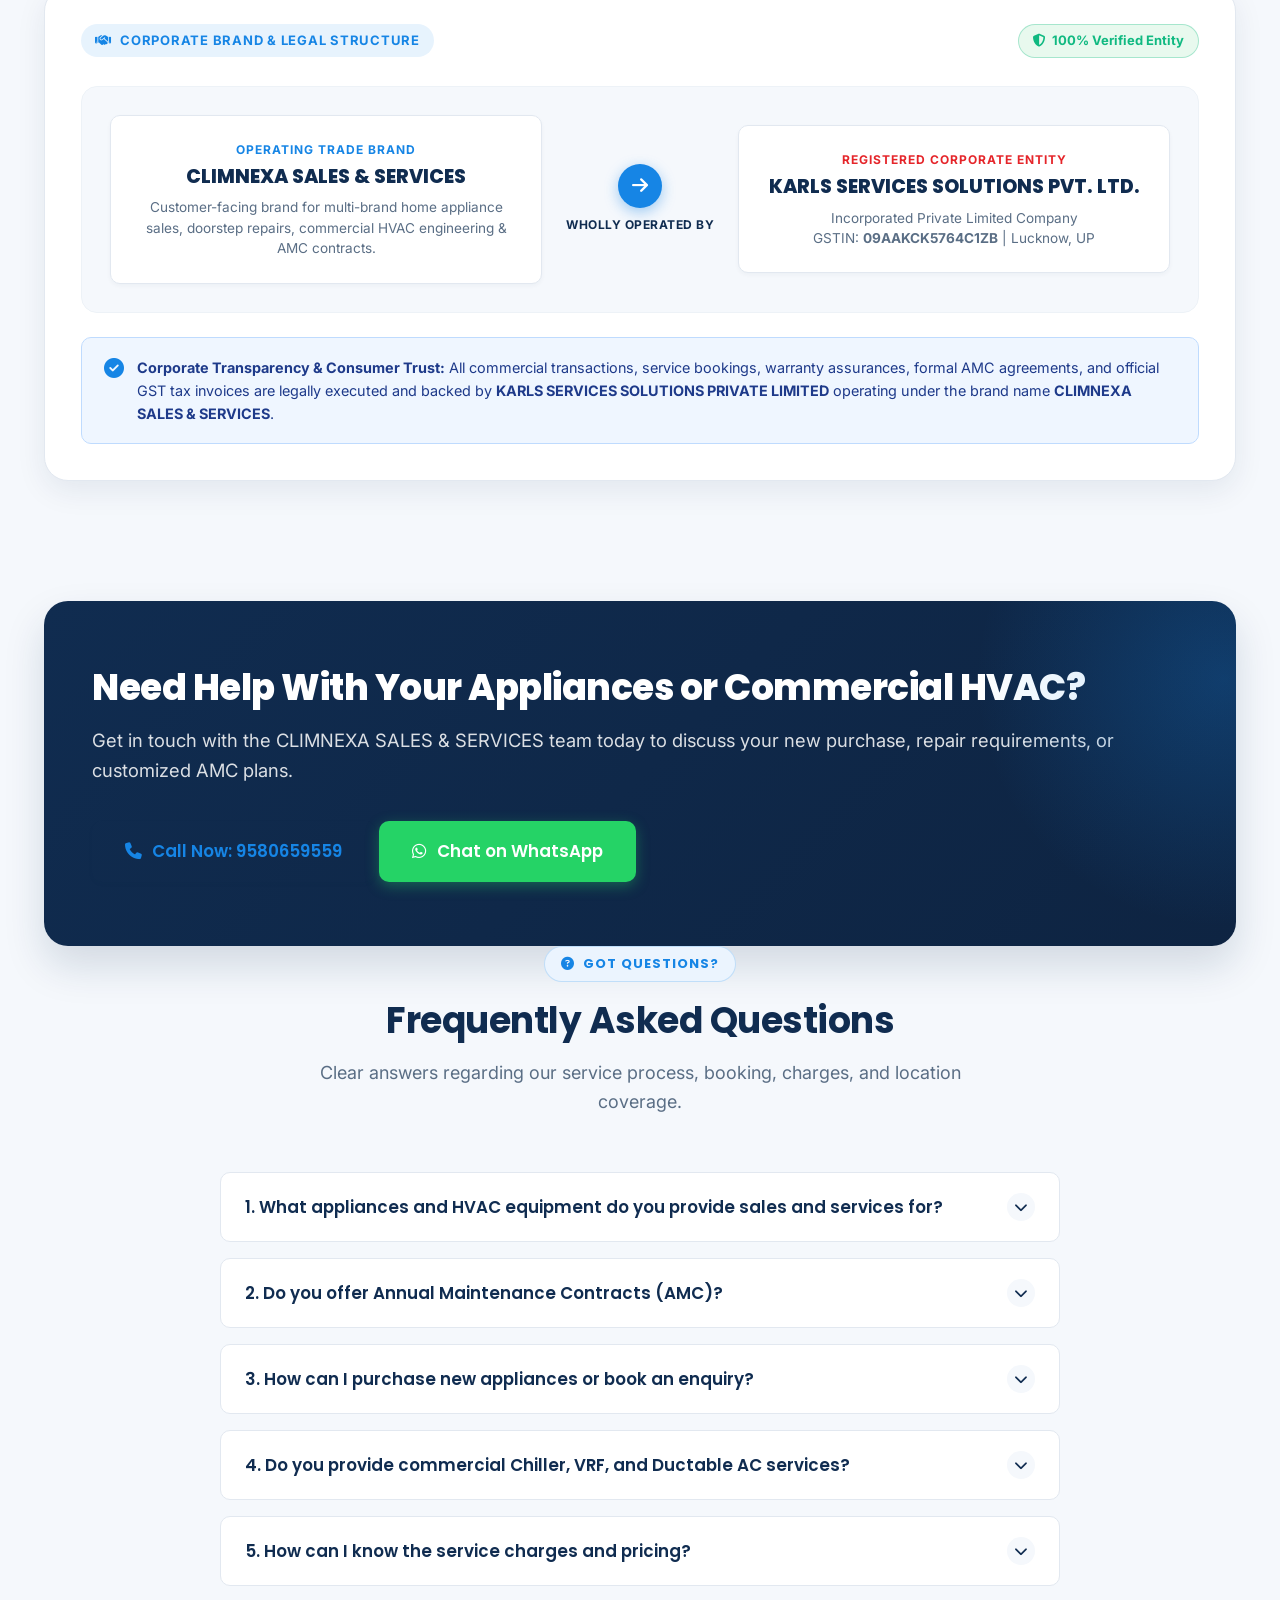
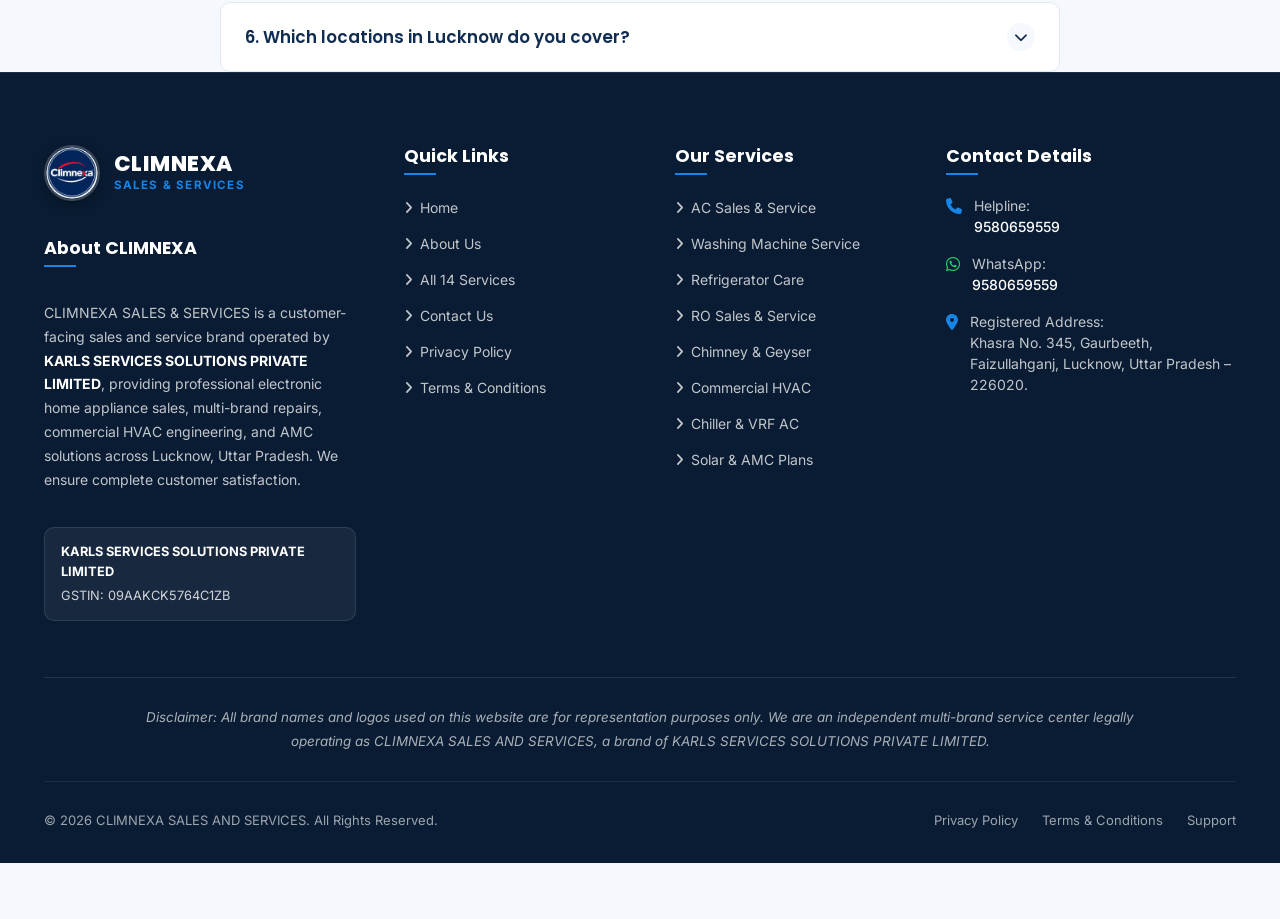
==== commit 8b602c3c: "Replace circular floating call button with sticky bottom Book Now calling bar" ====
--- a/karls-services/index.html
+++ b/karls-services/index.html
@@ -1095,23 +1095,22 @@
   <!-- Scripts -->
   <script src="js/script.js"></script>
 
-  <!-- Floating Quick Contact Buttons (Call & WhatsApp) - Permanently Fixed on Top -->
-  <aside class="floating-contact-group" aria-label="Quick Contact Actions">
-    <!-- Floating Call Button -->
-    <div class="floating-action-item">
-      <div class="floating-tooltip">Call: 9580659559</div>
-      <a href="tel:+919580659559" class="floating-btn floating-btn-call" aria-label="Call CLIMNEXA SALES & SERVICES">
-        <i class="fa-solid fa-phone"></i>
-      </a>
-    </div>
-
     <!-- Floating WhatsApp Button -->
+  <aside class="floating-contact-group" aria-label="Quick WhatsApp Contact">
     <div class="floating-action-item">
       <div class="floating-tooltip">Chat on WhatsApp</div>
-      <a href="https://wa.me/919580659559" class="floating-btn floating-btn-whatsapp" target="_blank" rel="noopener" aria-label="Open WhatsApp Chat">
+      <a href="https://wa.me/919580659559" class="floating-btn floating-btn-whatsapp" target="_blank" rel="noopener" aria-label="Chat on WhatsApp">
         <i class="fa-brands fa-whatsapp"></i>
       </a>
     </div>
   </aside>
+
+  <!-- Sticky Calling Button (Book Now) -->
+  <div class="sticky-call-bar" id="stickyCallBar">
+    <a href="tel:+919580659559" class="sticky-call-btn" aria-label="Book Now - Call 9580659559">
+      <i class="fa-solid fa-phone"></i>
+      <span>Book Now</span>
+    </a>
+  </div>
 </body>
 </html>
--- a/karls-services/css/style.css
+++ b/karls-services/css/style.css
@@ -88,6 +88,7 @@
   overflow-x: clip;
   position: relative;
   min-height: 100vh;
+  padding-bottom: calc(56px + env(safe-area-inset-bottom, 0px));
   -webkit-font-smoothing: antialiased;
   -moz-osx-font-smoothing: grayscale;
 }
@@ -2064,11 +2065,11 @@
 }
 
 /* --------------------------------------------------------------------------
-   Floating Quick Contact Buttons (Call & WhatsApp) - Permanently Fixed on Scroll
+   Floating WhatsApp Button - Fixed Above Sticky Bottom Bar
    -------------------------------------------------------------------------- */
 .floating-contact-group {
   position: fixed !important;
-  bottom: 28px !important;
+  bottom: 72px !important;
   right: 28px !important;
   z-index: 999999 !important;
   display: flex !important;
@@ -2182,7 +2183,7 @@
 /* Fallback for standalone floating-whatsapp */
 .floating-whatsapp {
   position: fixed !important;
-  bottom: 28px !important;
+  bottom: 72px !important;
   right: 28px !important;
   z-index: 999999 !important;
   display: flex !important;
@@ -2194,6 +2195,90 @@
   transform: translateZ(0) !important;
   -webkit-transform: translateZ(0) !important;
   will-change: transform;
+}
+
+/* --------------------------------------------------------------------------
+   Sticky Calling Bar (Book Now) - Pinned to Screen Bottom
+   -------------------------------------------------------------------------- */
+.sticky-call-bar {
+  position: fixed !important;
+  bottom: 0 !important;
+  left: 0 !important;
+  right: 0 !important;
+  width: 100% !important;
+  z-index: 999998 !important;
+  background-color: #06a210;
+  box-shadow: 0 -4px 20px rgba(0, 0, 0, 0.18);
+  display: flex !important;
+  align-items: center;
+  justify-content: center;
+  padding: 0;
+  padding-bottom: env(safe-area-inset-bottom, 0px);
+  pointer-events: auto !important;
+  opacity: 1 !important;
+  visibility: visible !important;
+  transform: translateZ(0) !important;
+  -webkit-transform: translateZ(0) !important;
+  transition: background-color var(--transition-normal);
+}
+
+.sticky-call-btn {
+  display: flex;
+  align-items: center;
+  justify-content: center;
+  gap: 12px;
+  width: 100%;
+  height: 52px;
+  color: #ffffff !important;
+  font-family: var(--font-heading);
+  font-size: 1.15rem;
+  font-weight: 700;
+  letter-spacing: 0.5px;
+  text-decoration: none;
+  text-align: center;
+  background: transparent;
+  cursor: pointer;
+  -webkit-tap-highlight-color: transparent;
+  transition: background-color var(--transition-fast);
+}
+
+.sticky-call-btn:hover,
+.sticky-call-btn:focus-visible {
+  background-color: #048a0d;
+  color: #ffffff !important;
+  text-decoration: none;
+}
+
+.sticky-call-btn:active {
+  background-color: #03750b;
+}
+
+.sticky-call-btn i {
+  font-size: 1.15rem;
+  color: #ffffff;
+  display: inline-block;
+  animation: phone-call-wiggle 3s ease-in-out infinite;
+}
+
+@keyframes phone-call-wiggle {
+  0%, 70%, 100% {
+    transform: rotate(0deg);
+  }
+  75% {
+    transform: rotate(14deg);
+  }
+  80% {
+    transform: rotate(-12deg);
+  }
+  85% {
+    transform: rotate(10deg);
+  }
+  90% {
+    transform: rotate(-6deg);
+  }
+  95% {
+    transform: rotate(0deg);
+  }
 }
 
 .floating-whatsapp-btn {
@@ -2807,8 +2892,8 @@
 
   .floating-contact-group {
     position: fixed !important;
-    bottom: calc(20px + env(safe-area-inset-bottom, 0px)) !important;
-    right: calc(18px + env(safe-area-inset-right, 0px)) !important;
+    bottom: calc(66px + env(safe-area-inset-bottom, 0px)) !important;
+    right: calc(16px + env(safe-area-inset-right, 0px)) !important;
     gap: 12px;
     z-index: 999999 !important;
     display: flex !important;
@@ -2833,8 +2918,8 @@
 
   .floating-whatsapp {
     position: fixed !important;
-    bottom: calc(20px + env(safe-area-inset-bottom, 0px)) !important;
-    right: calc(18px + env(safe-area-inset-right, 0px)) !important;
+    bottom: calc(66px + env(safe-area-inset-bottom, 0px)) !important;
+    right: calc(16px + env(safe-area-inset-right, 0px)) !important;
     z-index: 999999 !important;
     display: flex !important;
     opacity: 1 !important;
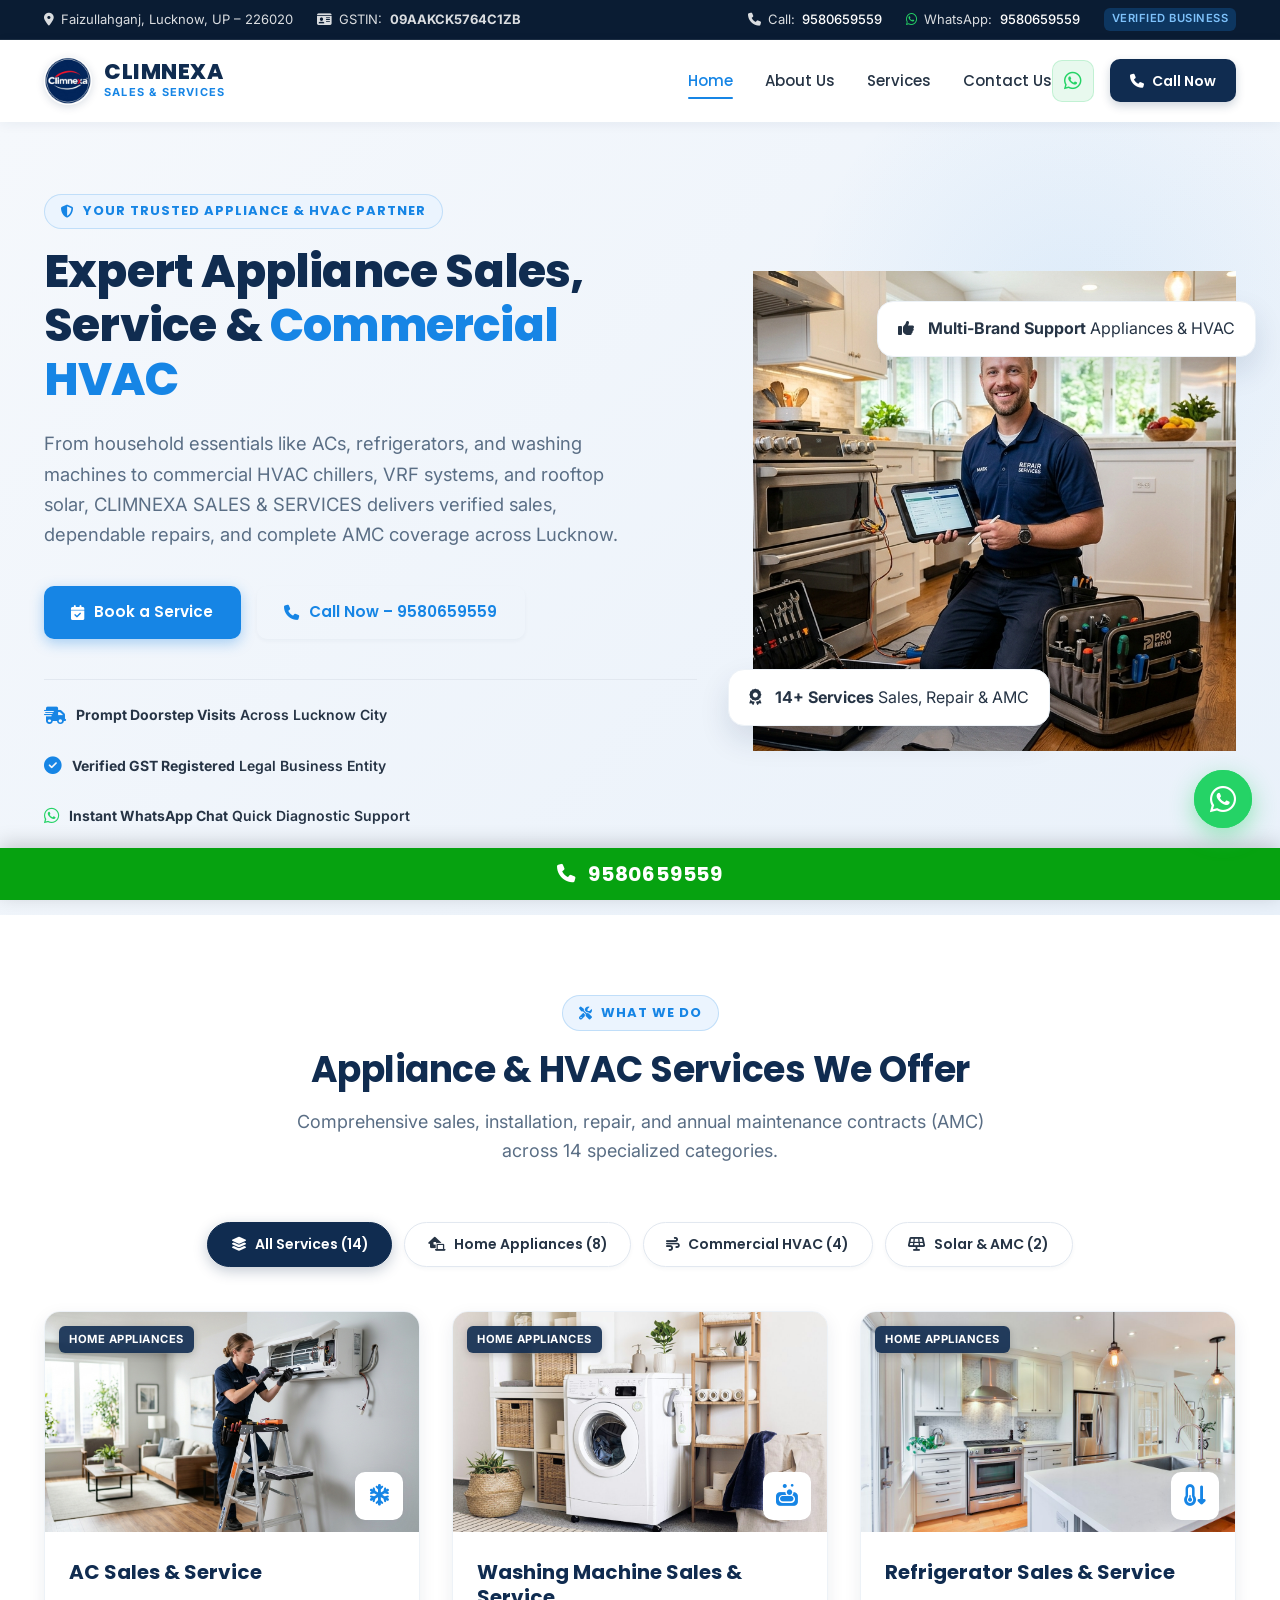
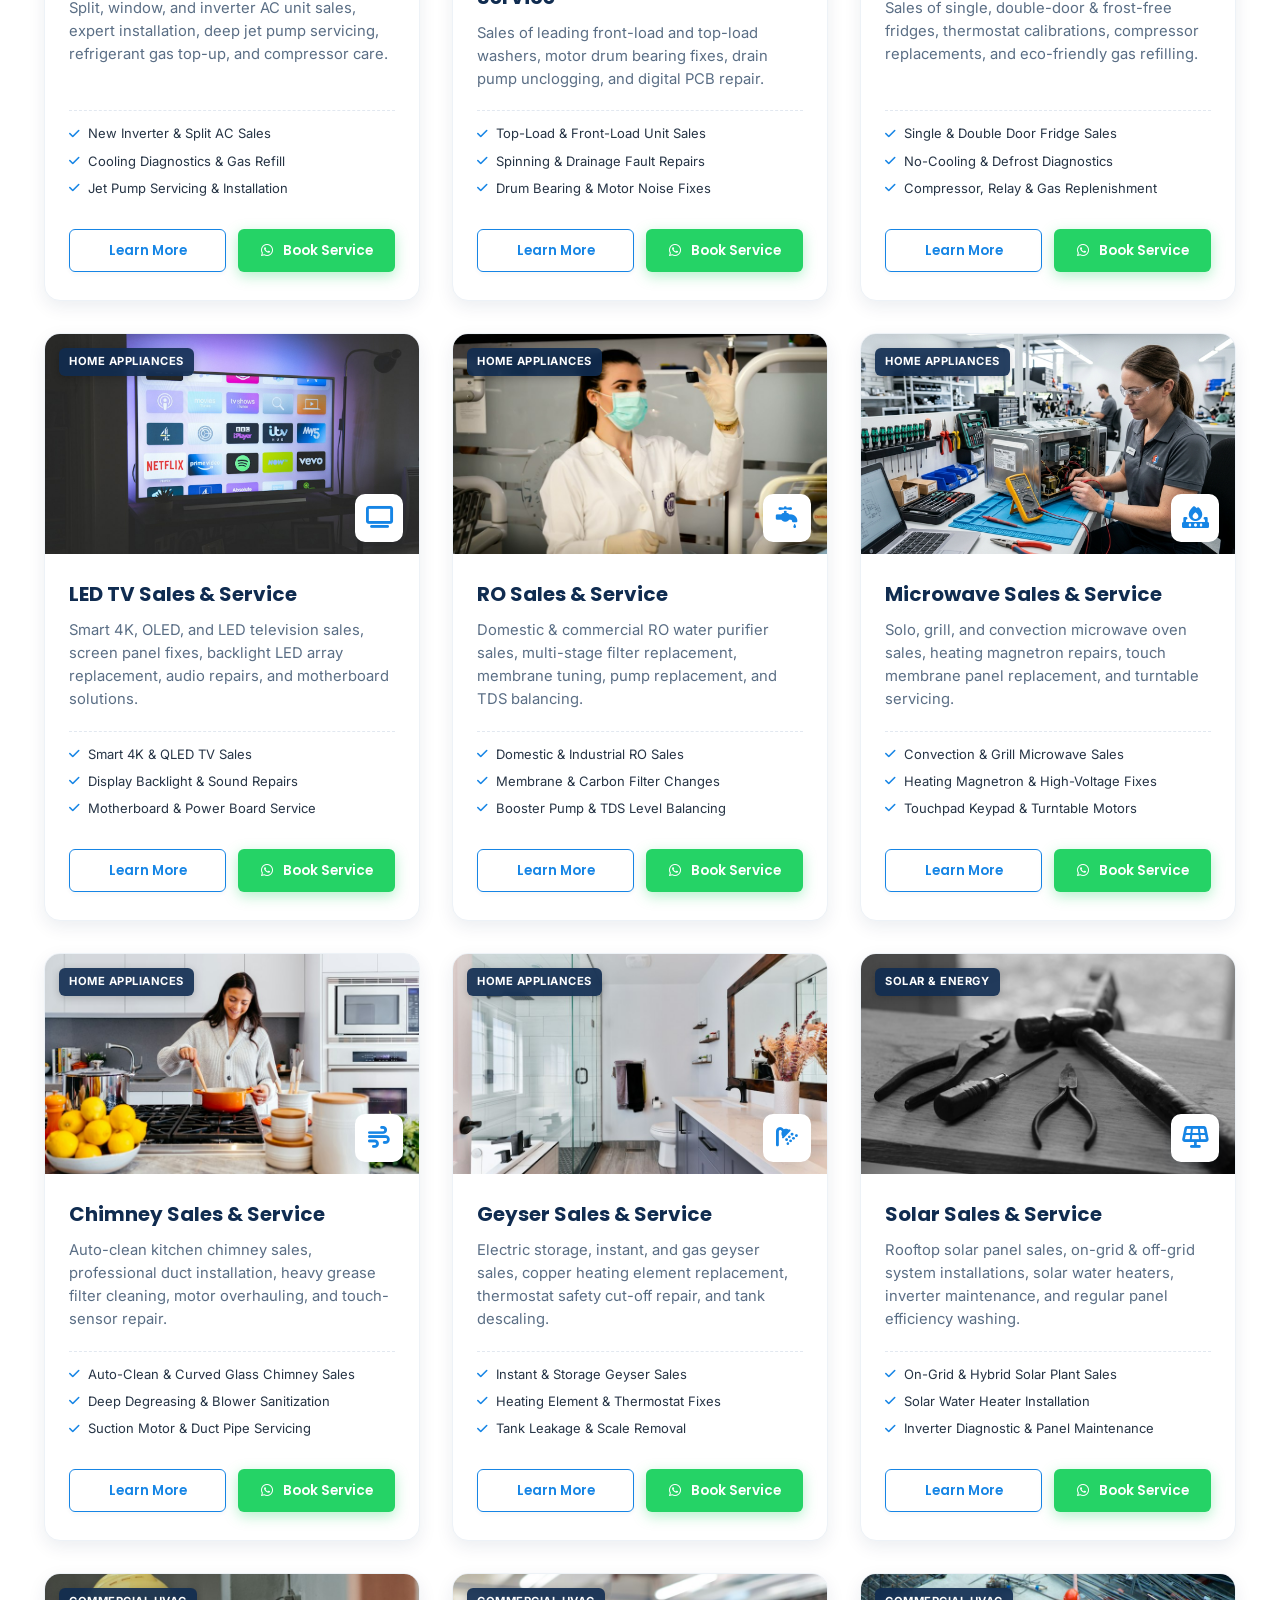
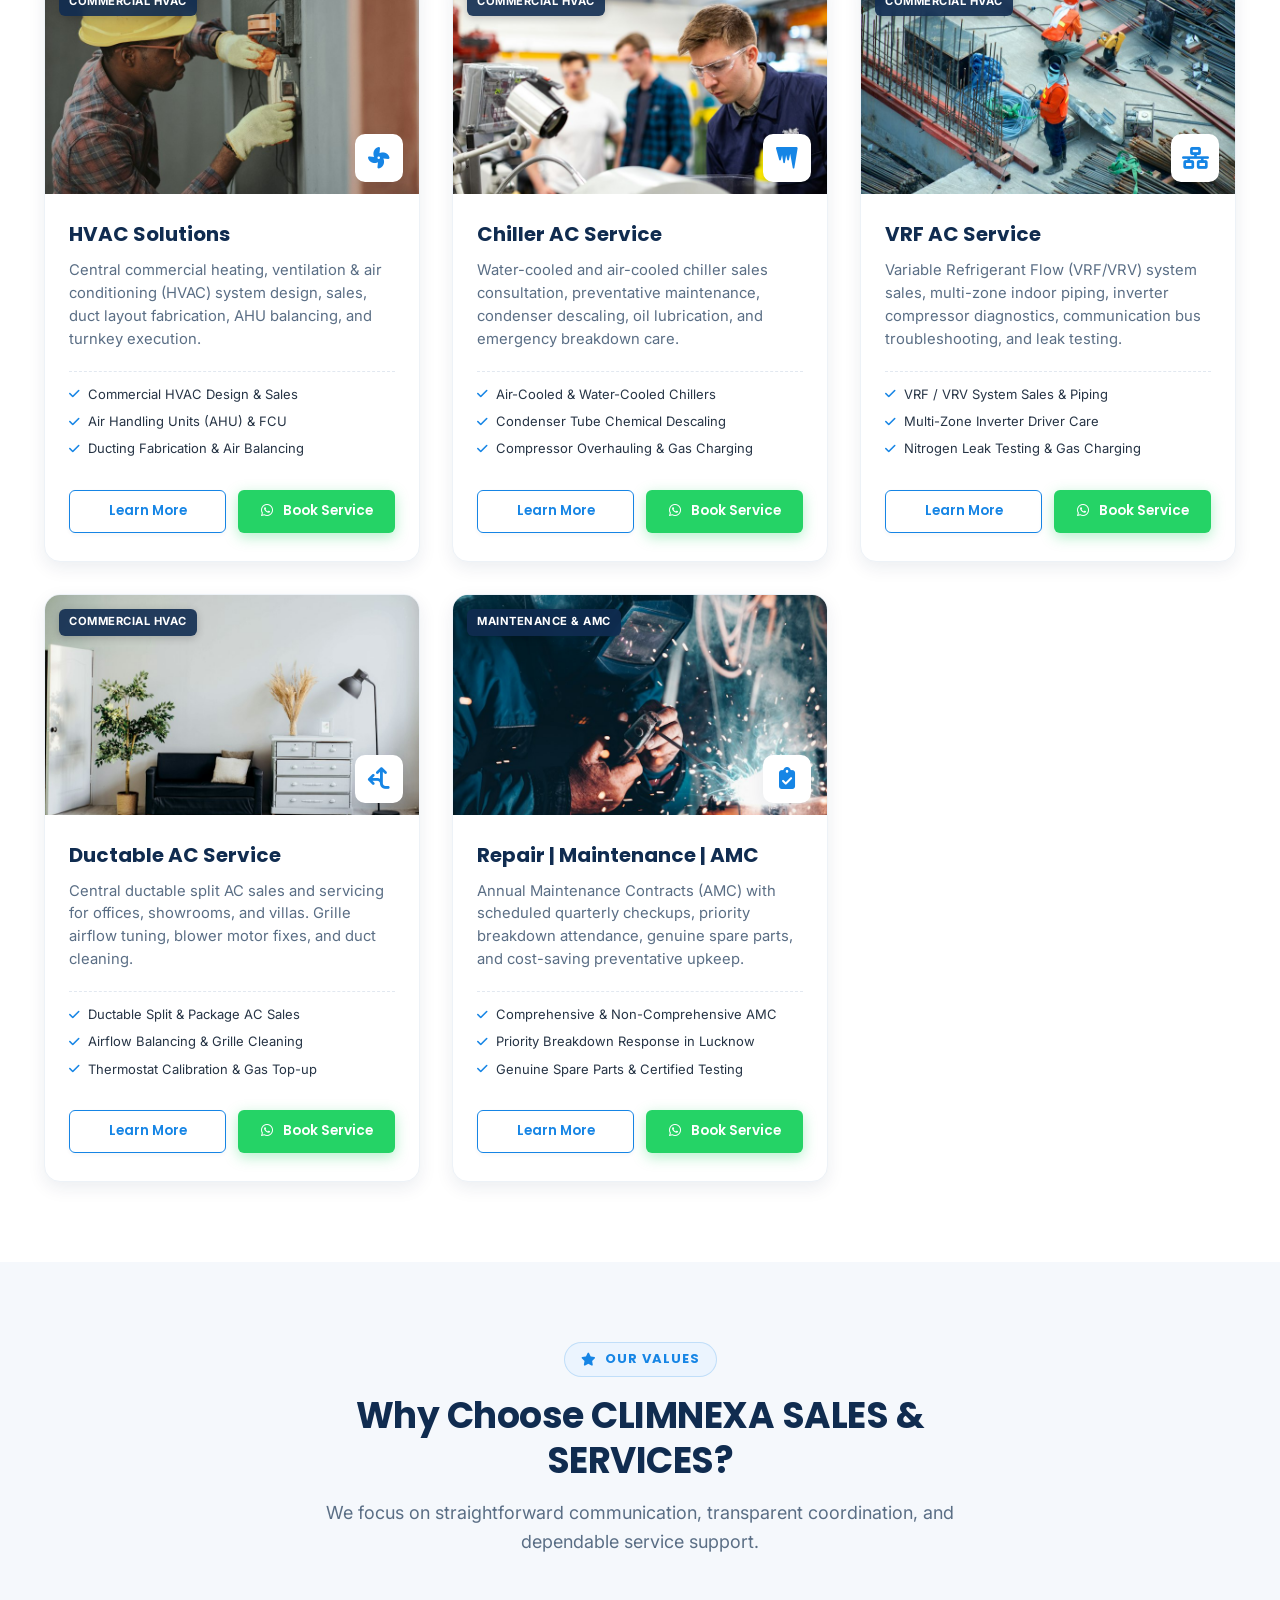
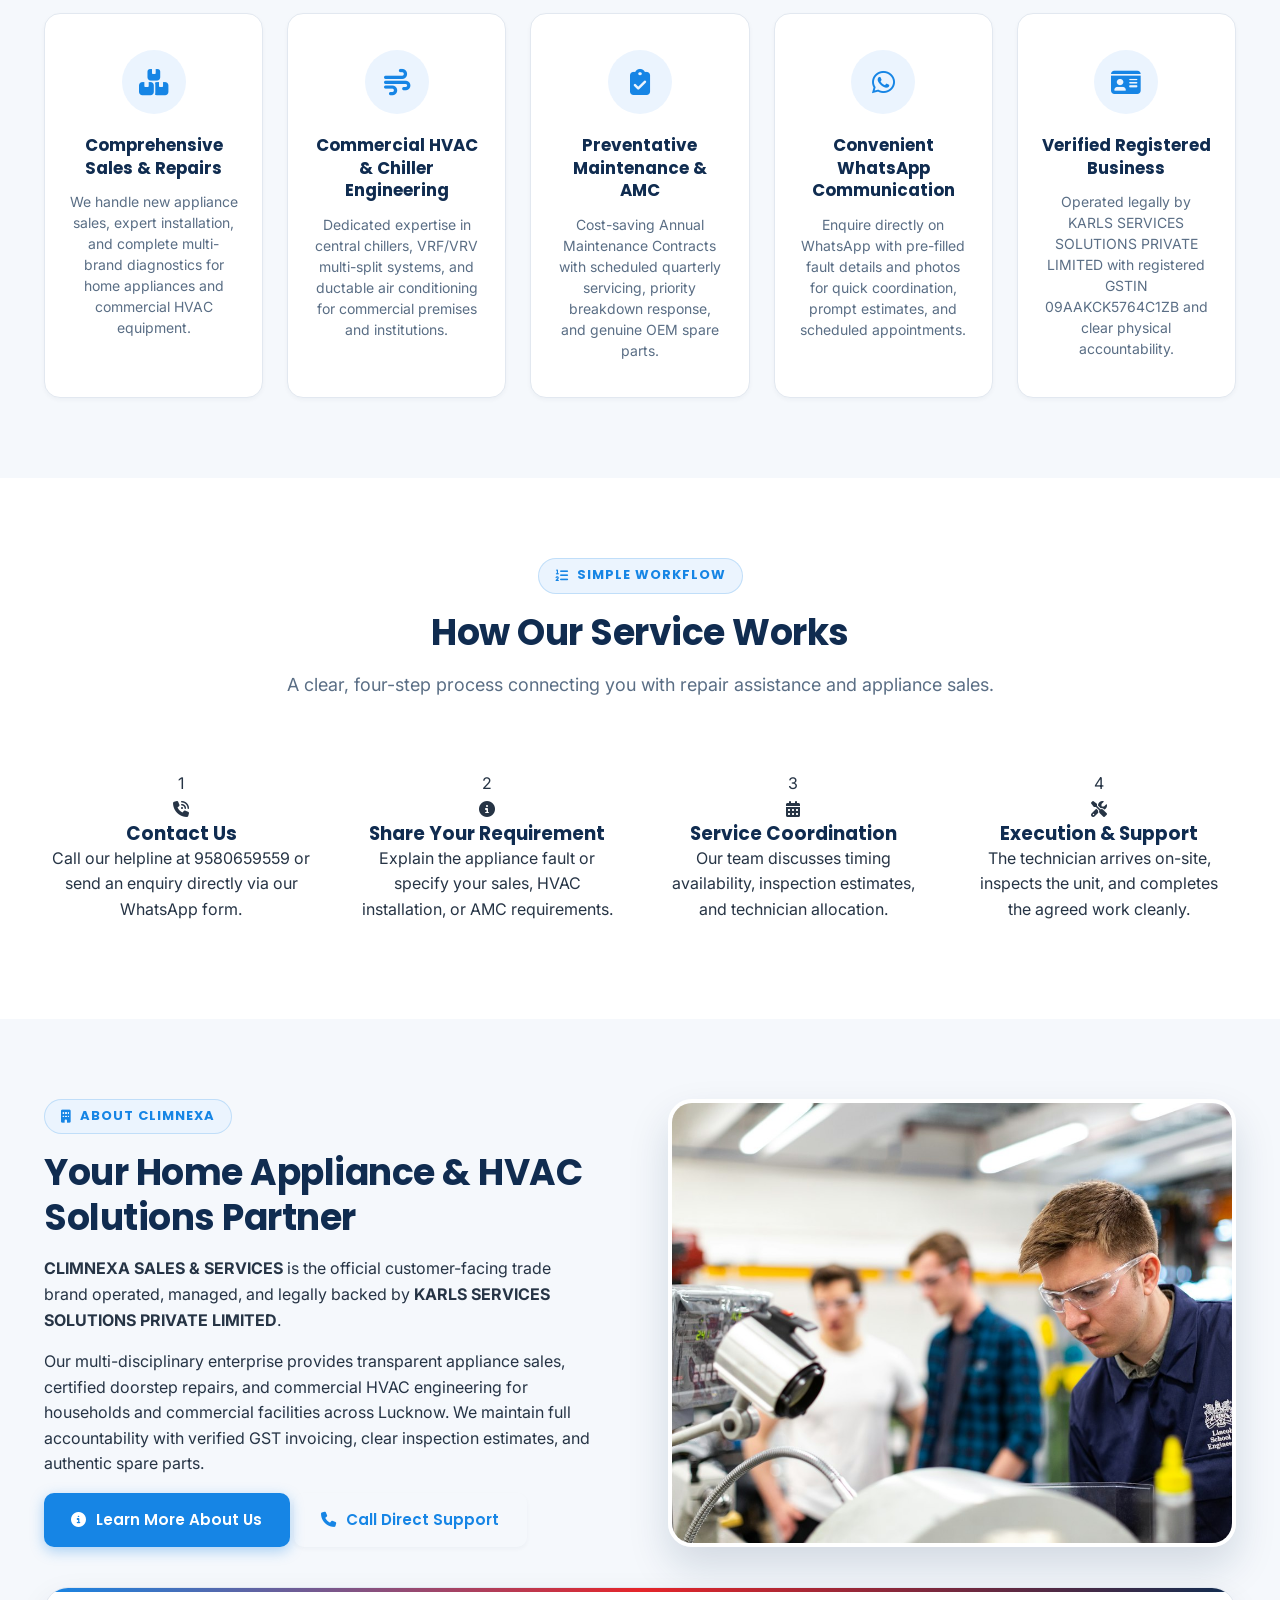
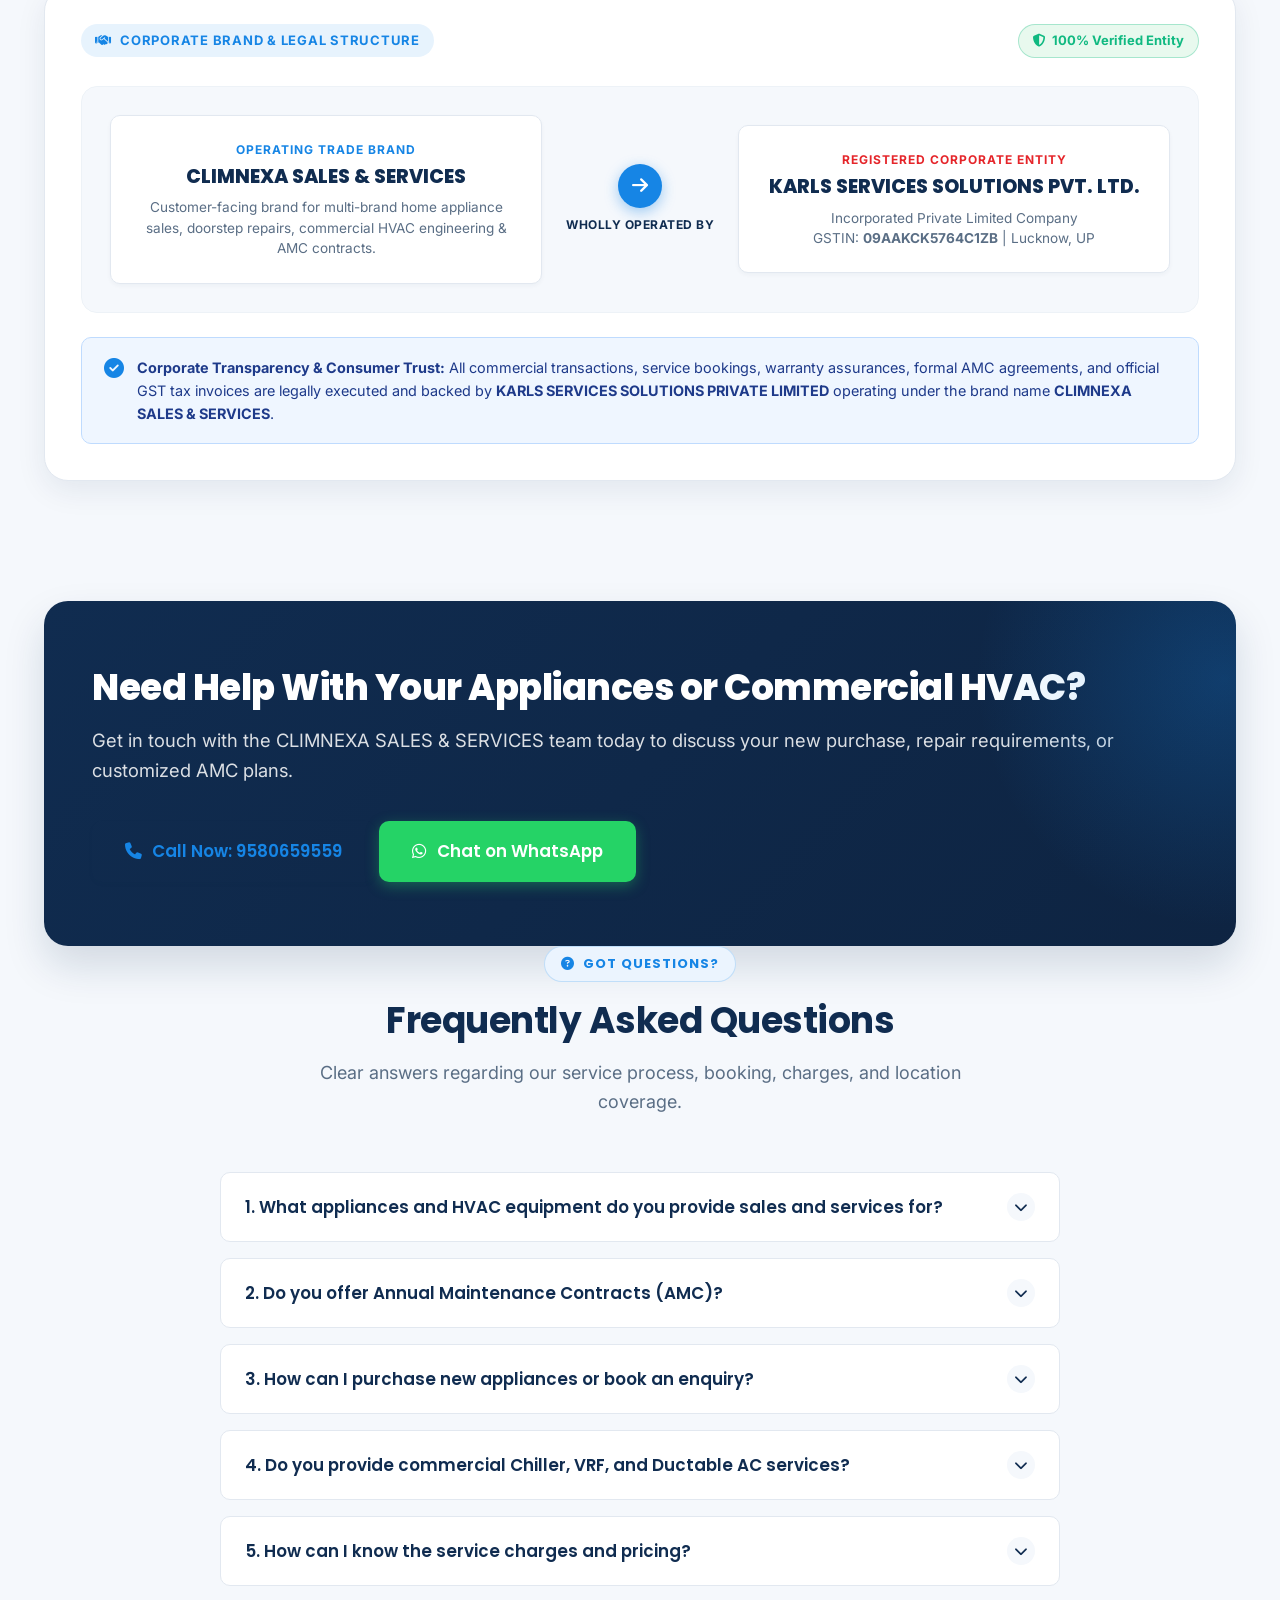
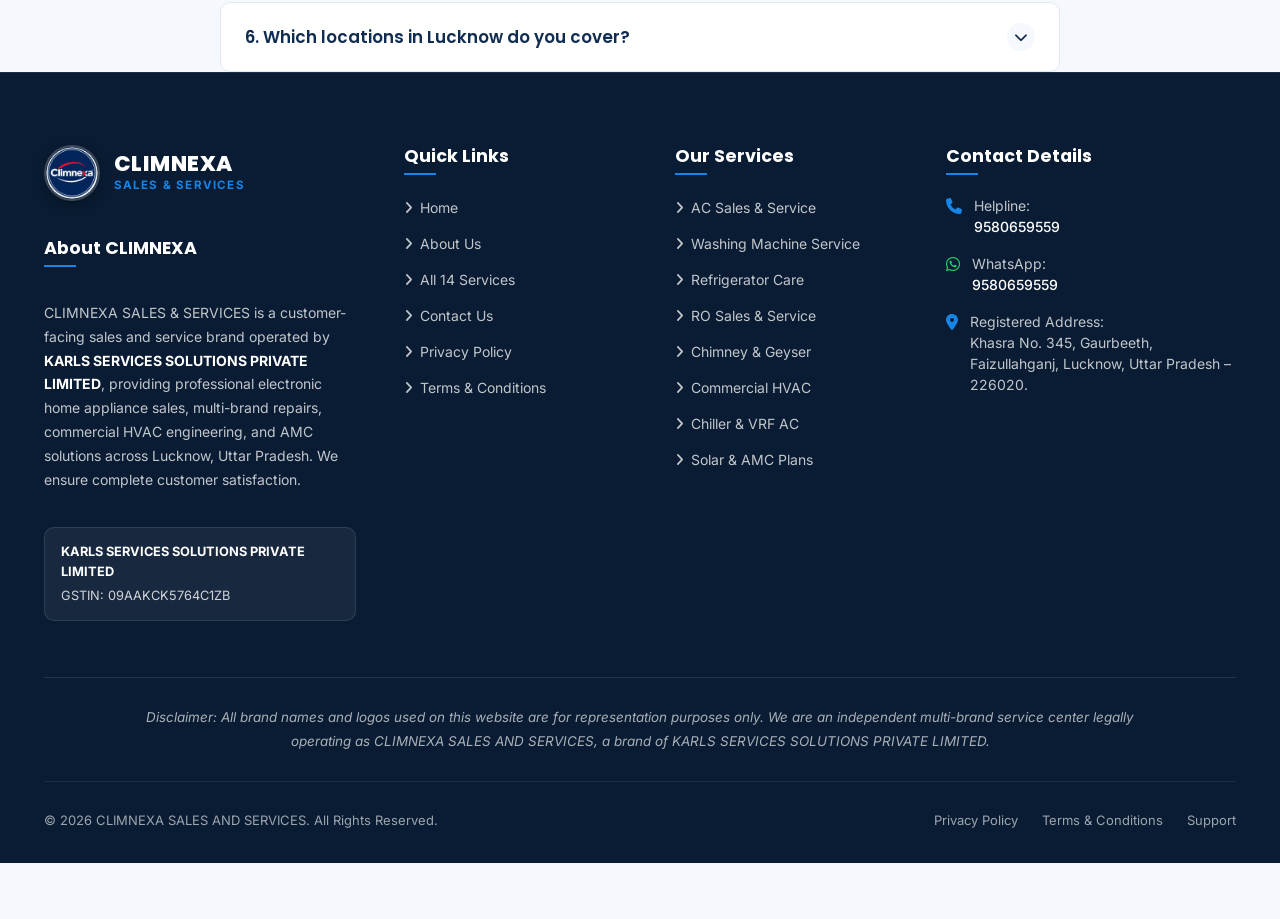
==== commit e5405820: "Update sticky bottom calling button to display phone number 9580659559 instead of Book Now" ====
--- a/karls-services/index.html
+++ b/karls-services/index.html
@@ -1105,11 +1105,11 @@
     </div>
   </aside>
 
-  <!-- Sticky Calling Button (Book Now) -->
+    <!-- Sticky Calling Bar (Helpline Number) -->
   <div class="sticky-call-bar" id="stickyCallBar">
-    <a href="tel:+919580659559" class="sticky-call-btn" aria-label="Book Now - Call 9580659559">
+    <a href="tel:+919580659559" class="sticky-call-btn" aria-label="Call 9580659559">
       <i class="fa-solid fa-phone"></i>
-      <span>Book Now</span>
+      <span>9580659559</span>
     </a>
   </div>
 </body>
--- a/karls-services/css/style.css
+++ b/karls-services/css/style.css
@@ -2231,9 +2231,9 @@
   height: 52px;
   color: #ffffff !important;
   font-family: var(--font-heading);
-  font-size: 1.15rem;
+  font-size: 1.25rem;
   font-weight: 700;
-  letter-spacing: 0.5px;
+  letter-spacing: 0.8px;
   text-decoration: none;
   text-align: center;
   background: transparent;
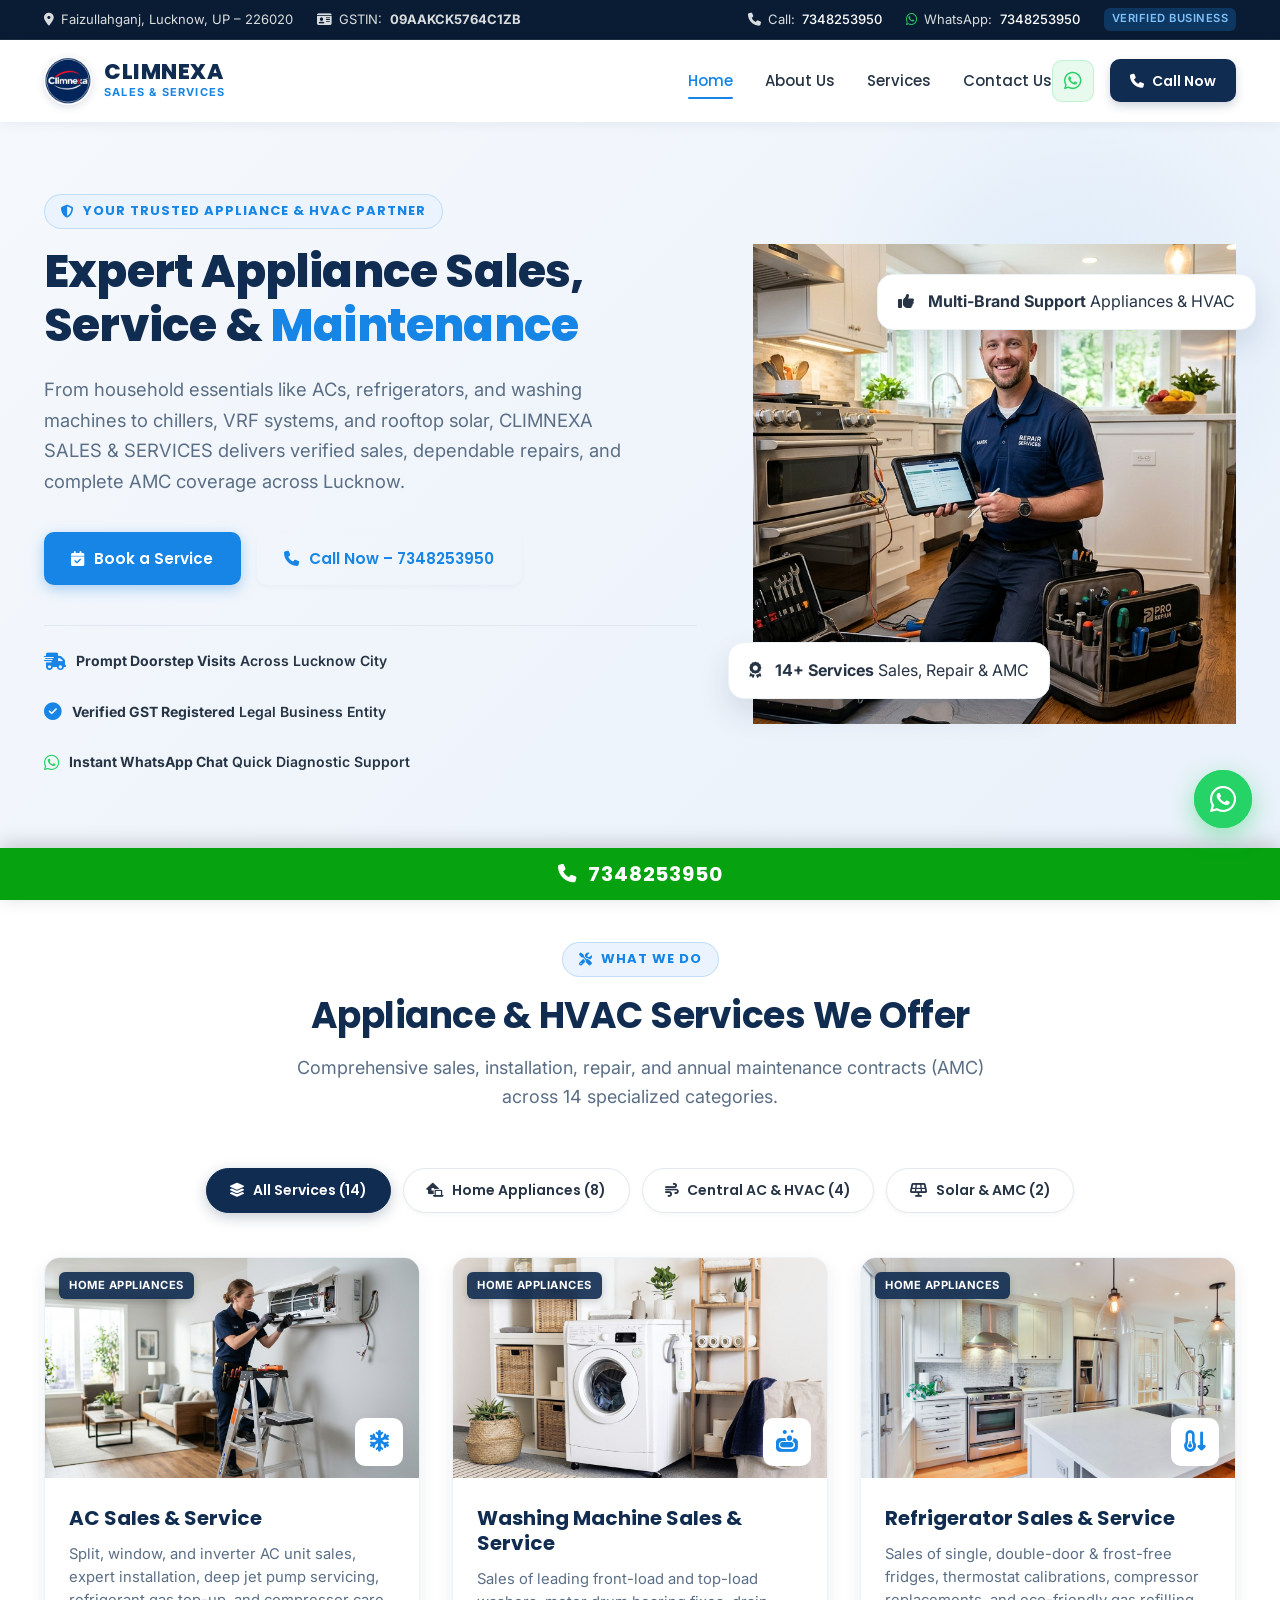
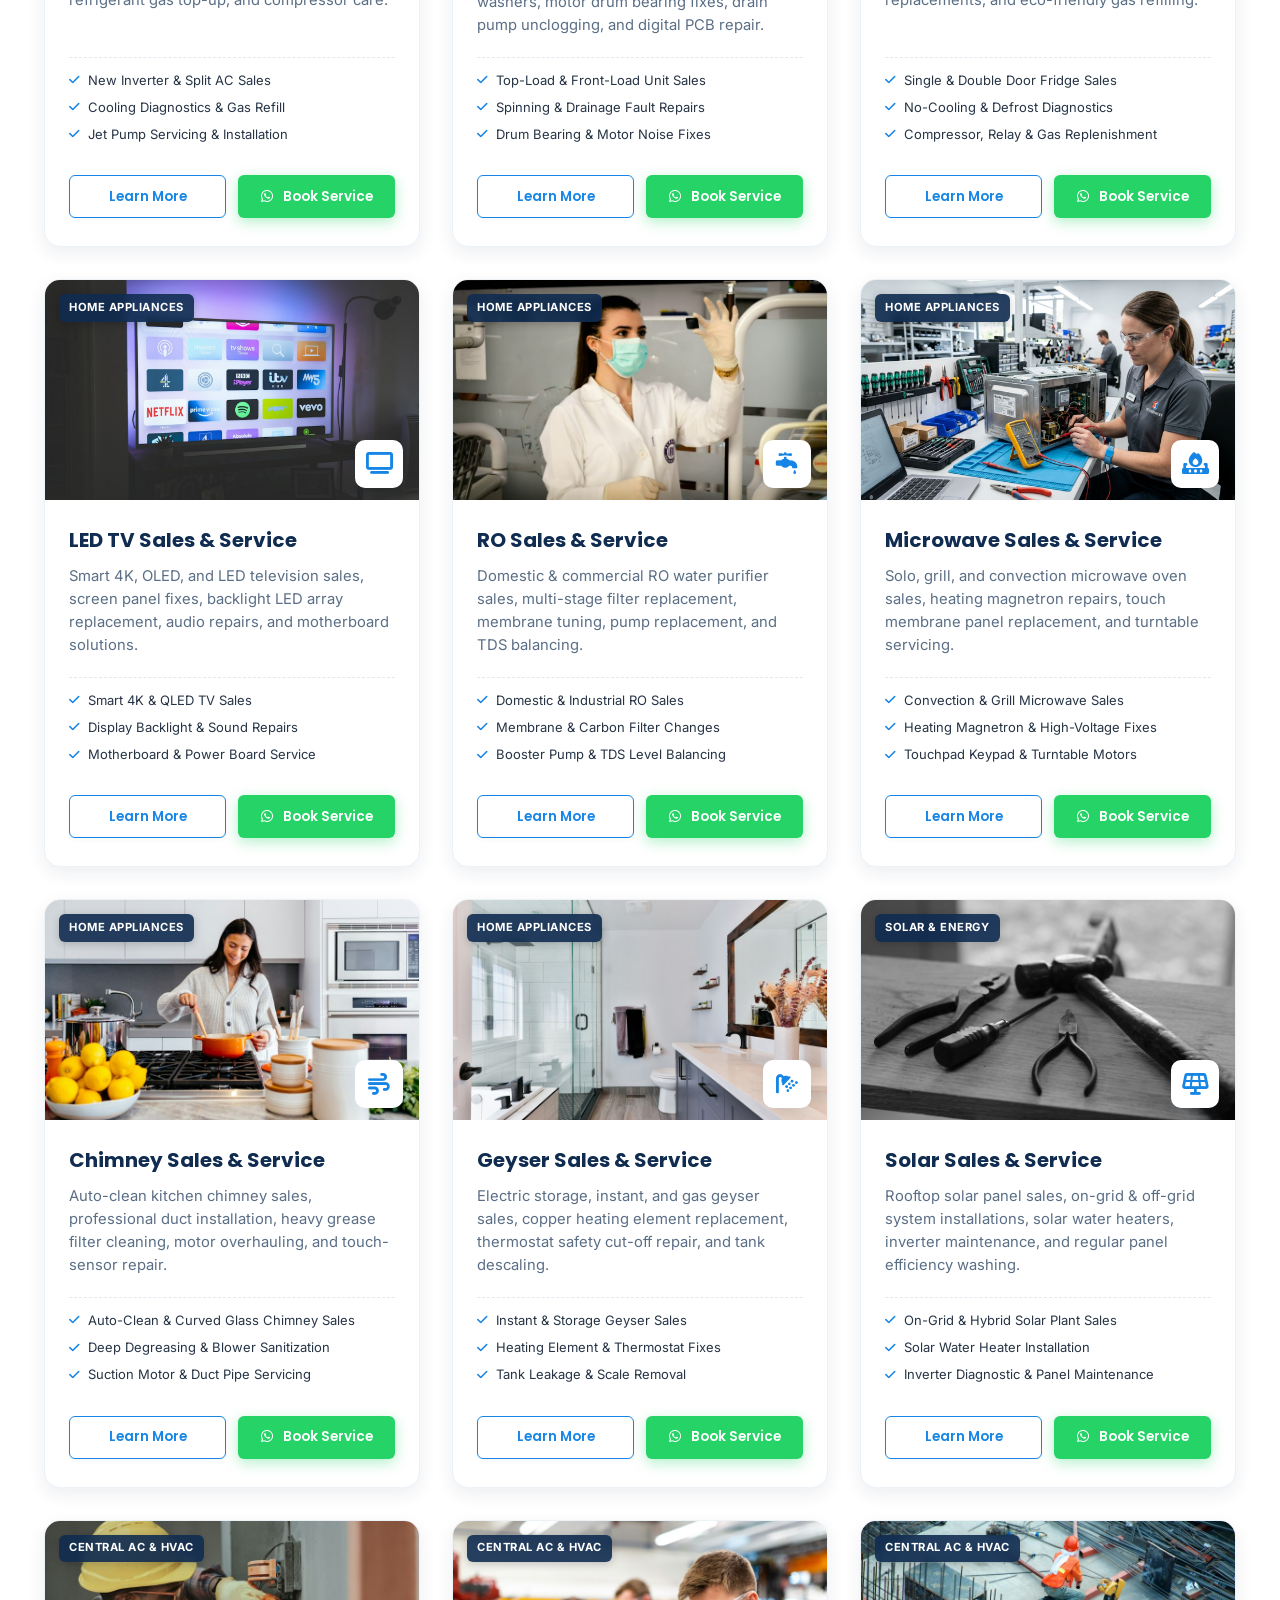
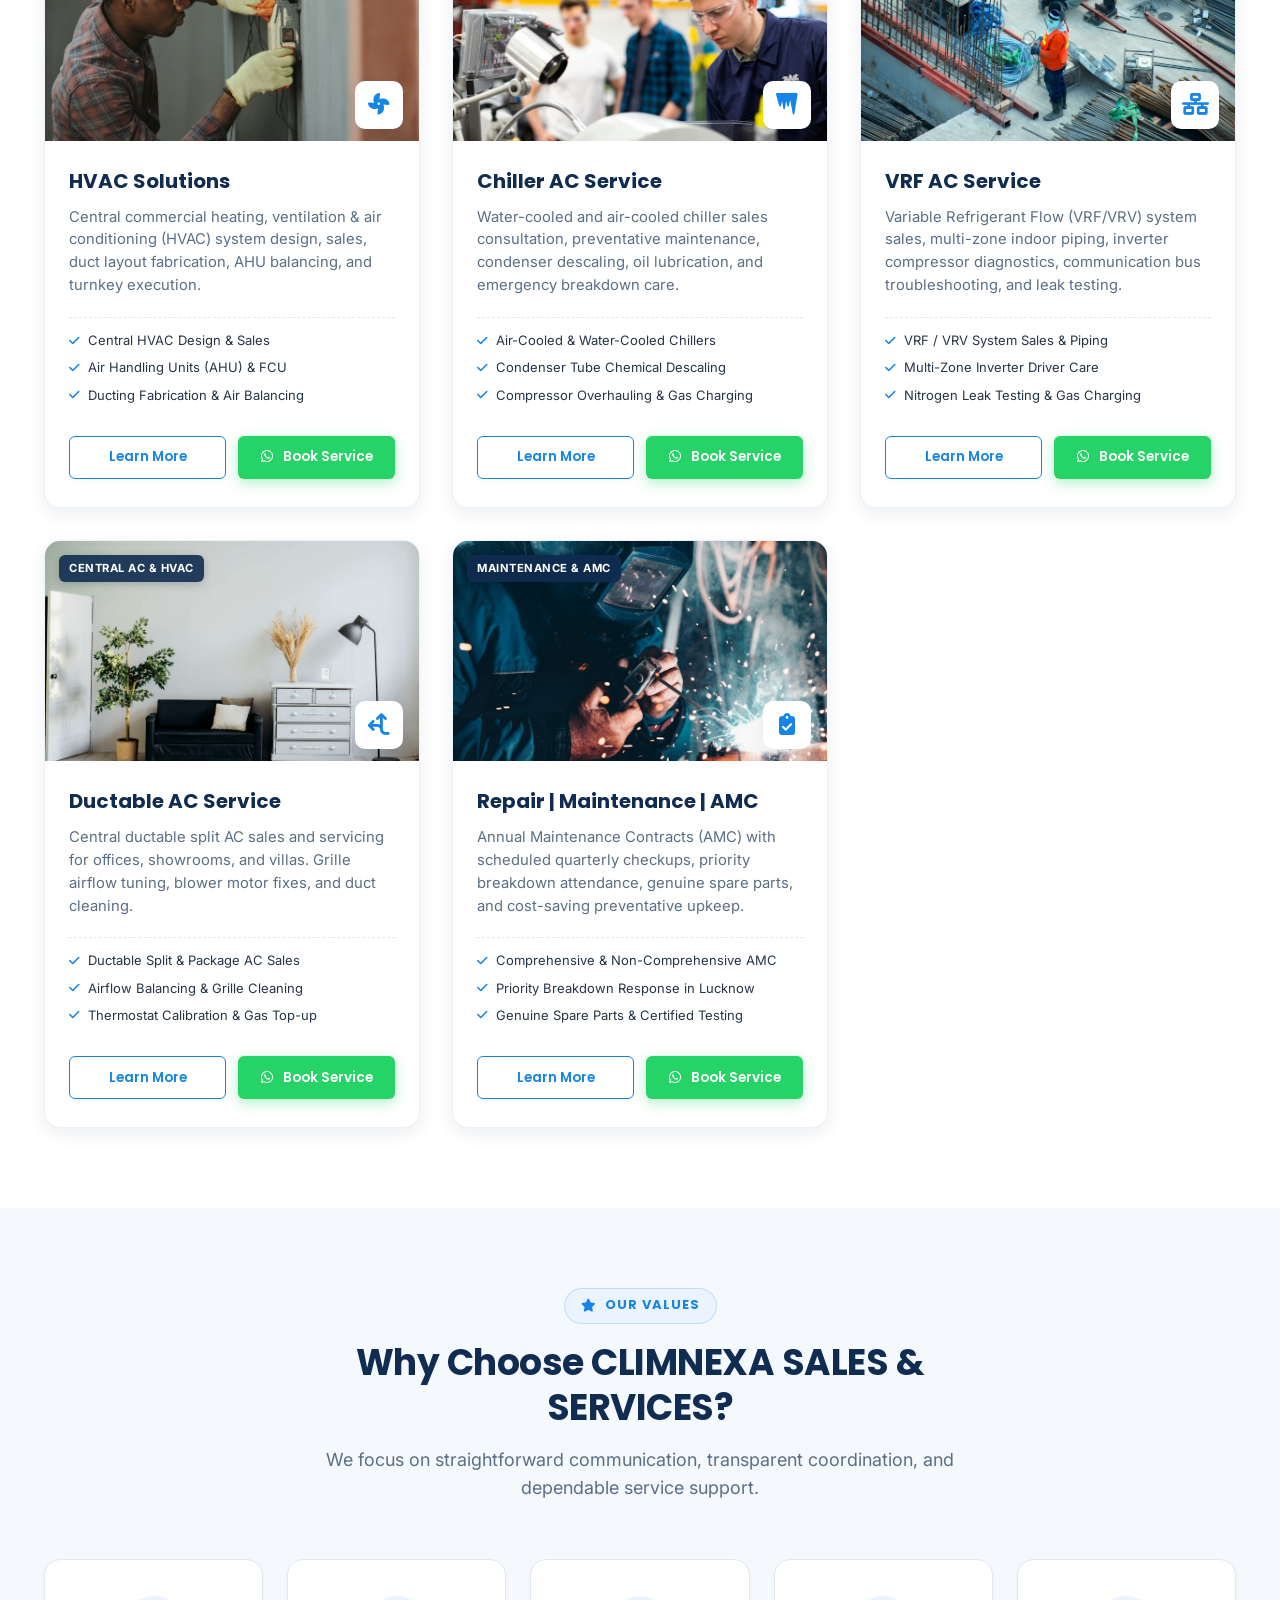
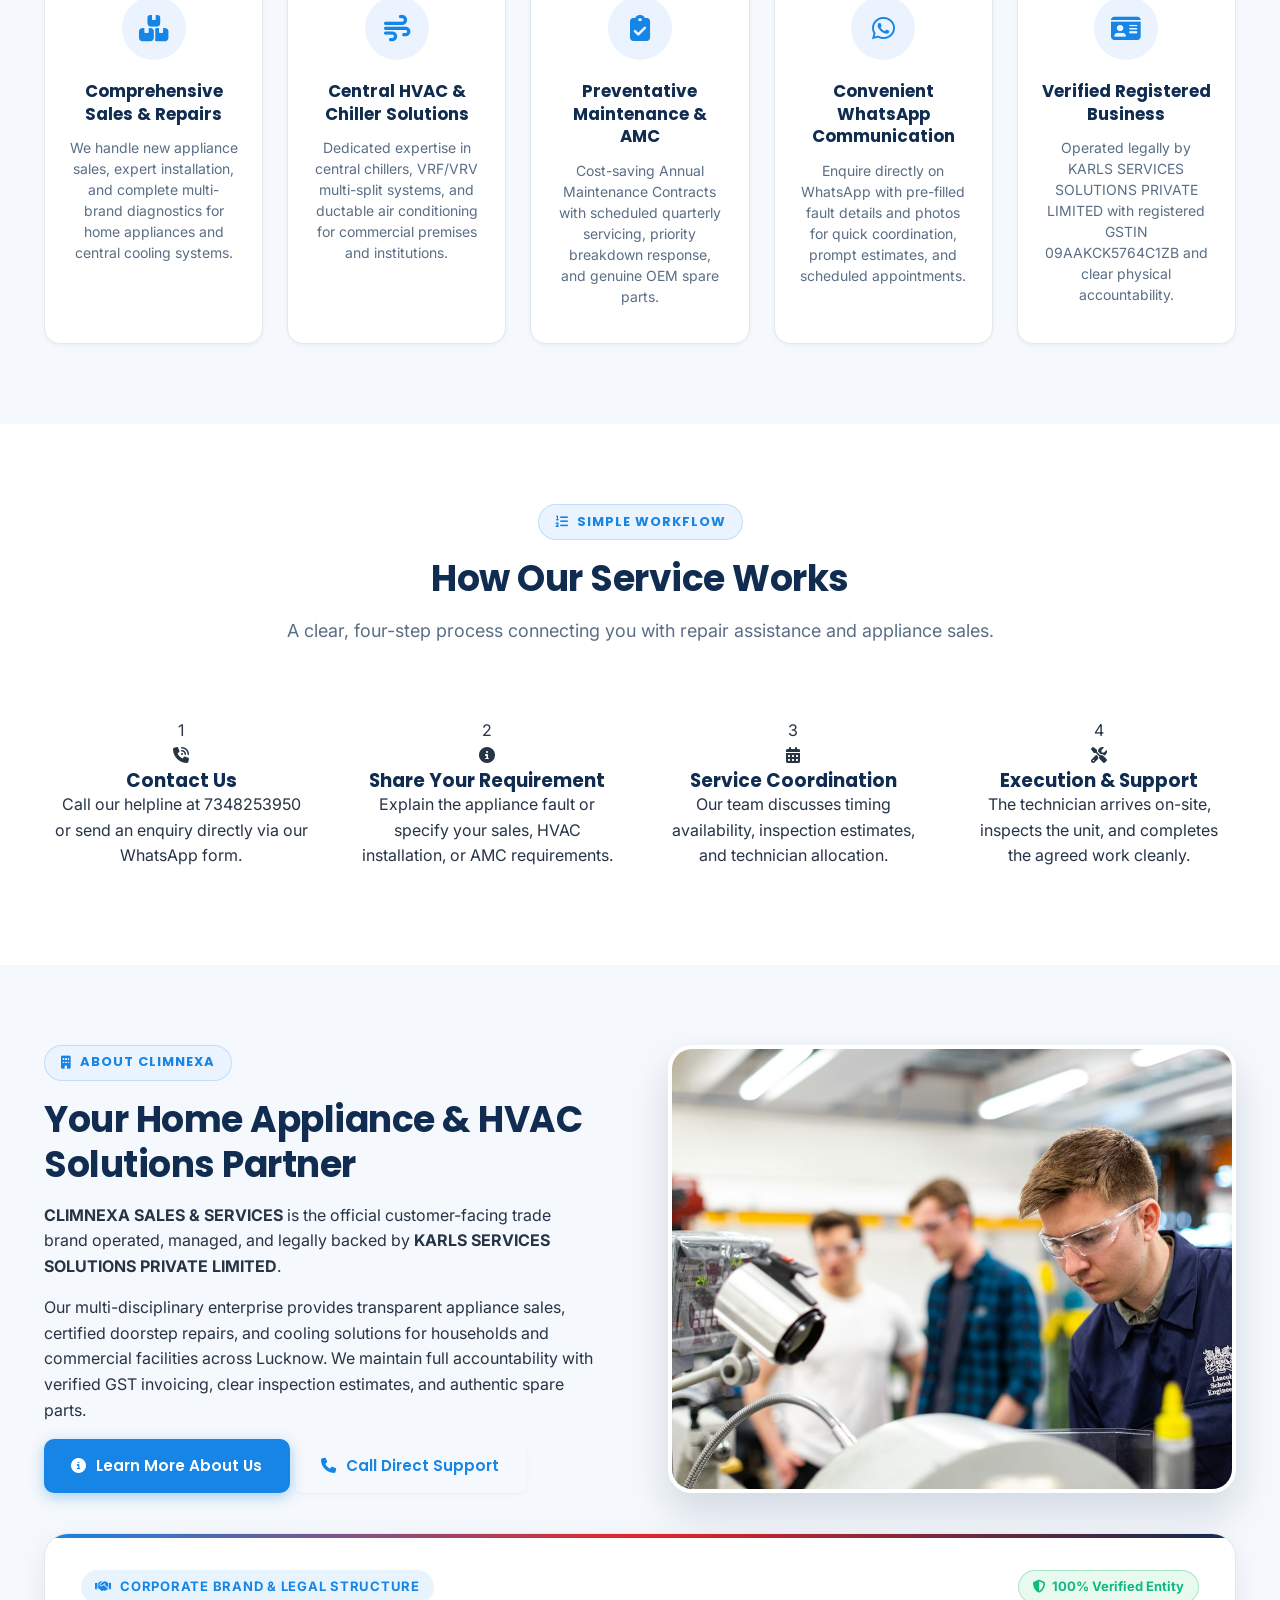
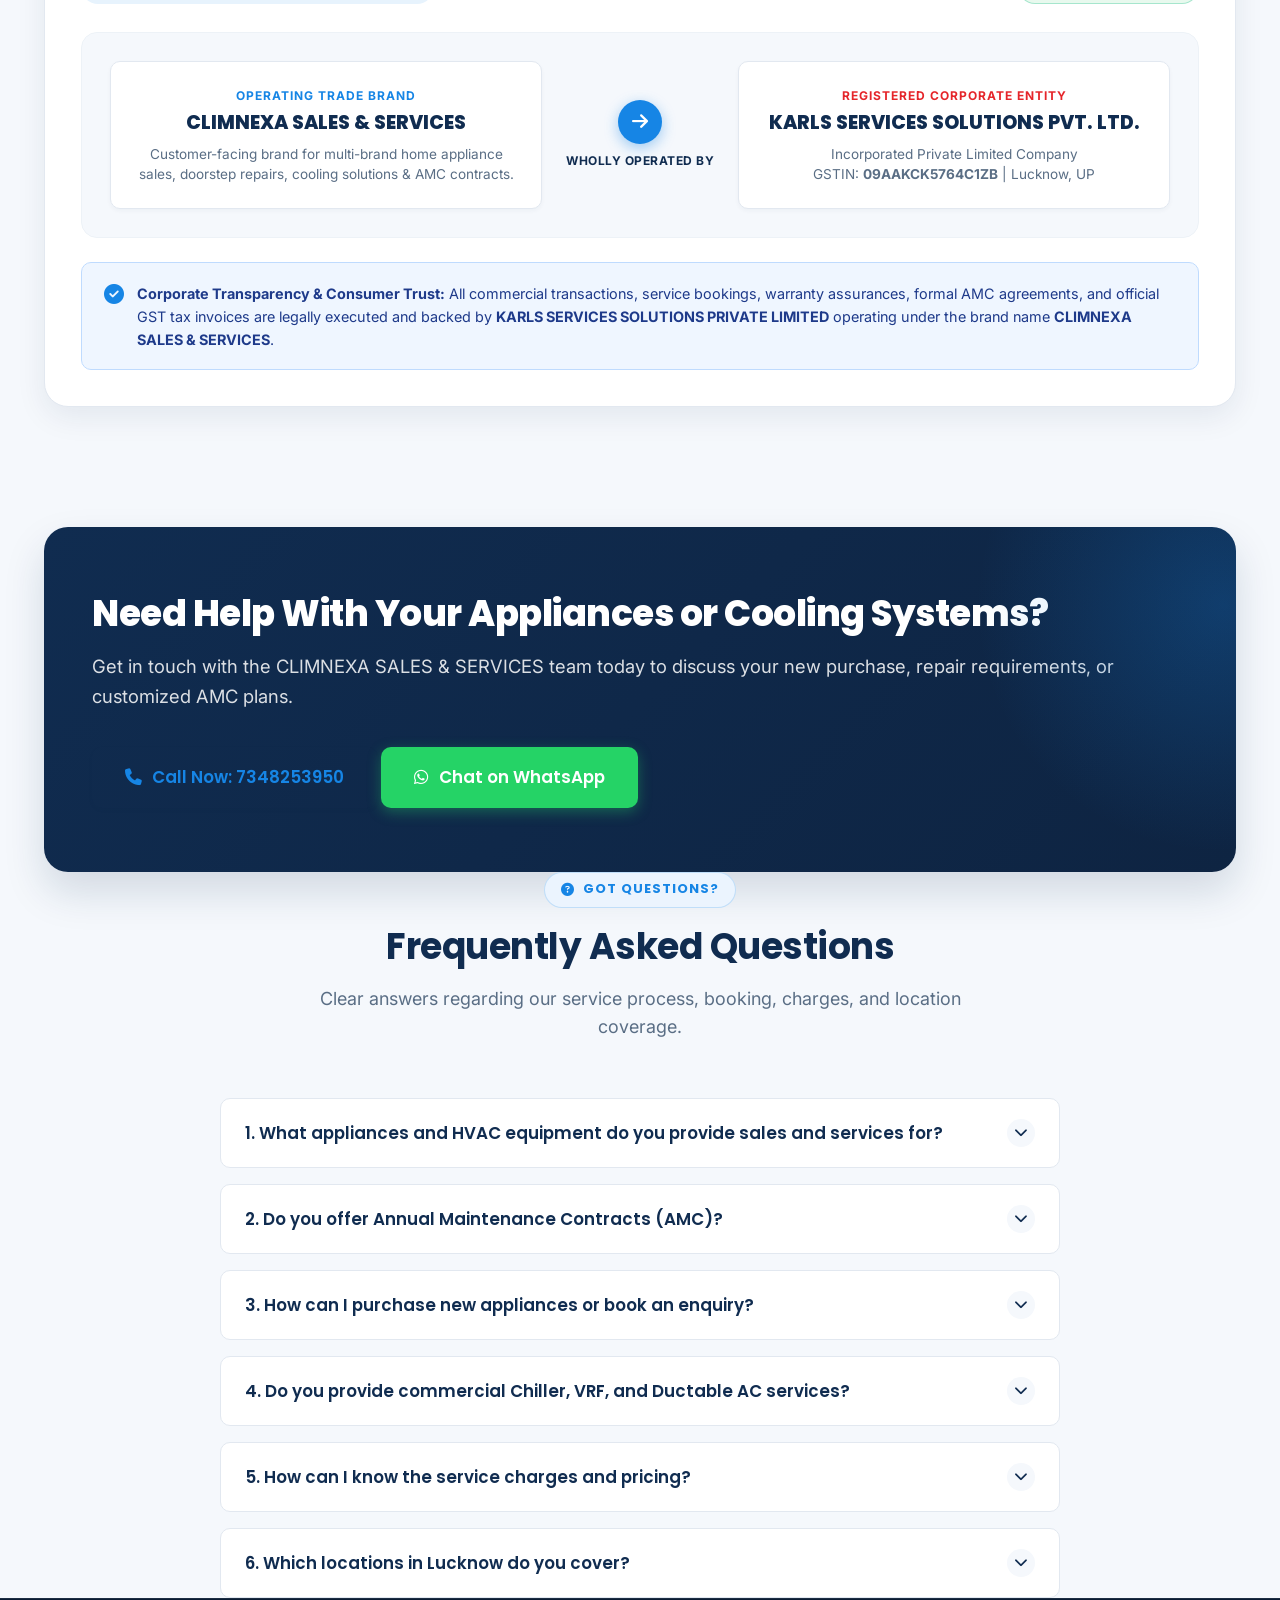
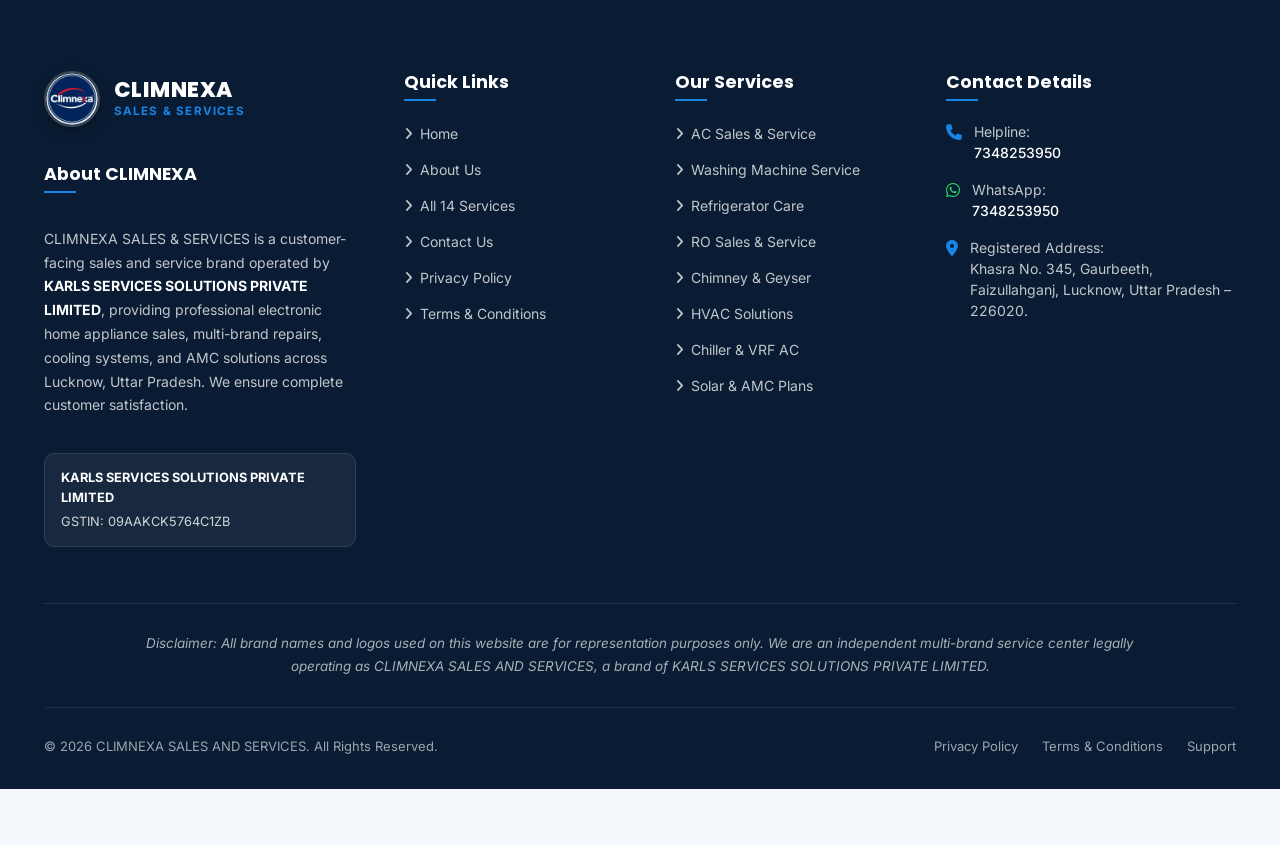
==== commit e90ad3f5: "Remove commercial HVAC keyword from all website and update phone and whatsapp to 7348253950" ====
--- a/karls-services/index.html
+++ b/karls-services/index.html
@@ -3,17 +3,17 @@
 <head>
   <meta charset="UTF-8">
   <meta name="viewport" content="width=device-width, initial-scale=1.0">
-  <title>CLIMNEXA SALES & SERVICES – Home Appliance & Commercial HVAC Experts</title>
-  <meta name="description" content="CLIMNEXA SALES & SERVICES provides professional sales, repair, maintenance, and AMC for home appliances, commercial HVAC, chillers, VRF, ductable AC, solar & water purifiers across Lucknow, UP.">
-  <meta name="keywords" content="CLIMNEXA, Climnexa Sales and Services, appliance sales Lucknow, AC repair, commercial HVAC Lucknow, Chiller AC, VRF AC, RO water purifier, Solar sales, AMC maintenance">
+  <title>CLIMNEXA SALES & SERVICES – Home Appliance Sales & Service Experts</title>
+  <meta name="description" content="CLIMNEXA SALES & SERVICES provides professional sales, repair, maintenance, and AMC for home appliances, chillers, VRF, ductable AC, solar & water purifiers across Lucknow, UP.">
+  <meta name="keywords" content="CLIMNEXA, Climnexa Sales and Services, appliance sales Lucknow, AC repair, Chiller AC, VRF AC, RO water purifier, Solar sales, AMC maintenance">
   <meta name="author" content="KARLS SERVICES SOLUTIONS PRIVATE LIMITED">
   <meta name="theme-color" content="#102C50">
 
   <!-- Open Graph / Facebook -->
   <meta property="og:type" content="website">
   <meta property="og:url" content="https://karlsservices.com/">
-  <meta property="og:title" content="CLIMNEXA SALES & SERVICES – Home Appliance & Commercial HVAC Experts">
-  <meta property="og:description" content="Sales, repair, maintenance, and AMC for home appliances, commercial HVAC, chillers, VRF, ductable AC, solar & water purifiers in Lucknow.">
+  <meta property="og:title" content="CLIMNEXA SALES & SERVICES – Home Appliance Sales & Service Experts">
+  <meta property="og:description" content="Sales, repair, maintenance, and AMC for home appliances, chillers, VRF, ductable AC, solar & water purifiers in Lucknow.">
   <meta property="og:image" content="assets/images/climnexa-logo.png">
 
   <!-- Favicon -->
@@ -40,8 +40,8 @@
     "url": "https://karlsservices.com/",
     "logo": "https://karlsservices.com/assets/images/climnexa-logo.png",
     "image": "https://karlsservices.com/assets/images/hero-technician.jpg",
-    "description": "Sales, repair, maintenance, and AMC for home appliances, commercial HVAC, chillers, VRF, ductable AC, solar & water purifiers across Lucknow.",
-    "telephone": "+919580659559",
+    "description": "Sales, repair, maintenance, and AMC for home appliances, chillers, VRF, ductable AC, solar & water purifiers across Lucknow.",
+    "telephone": "+917348253950",
     "taxID": "09AAKCK5764C1ZB",
     "address": {
       "@type": "PostalAddress",
@@ -82,11 +82,11 @@
         <div class="top-bar-right">
           <span class="top-bar-item">
             <i class="fa-solid fa-phone"></i>
-            Call: <a href="tel:+919580659559">9580659559</a>
+            Call: <a href="tel:+917348253950">7348253950</a>
           </span>
           <span class="top-bar-item">
             <i class="fa-brands fa-whatsapp" style="color: #25D366;"></i>
-            WhatsApp: <a href="https://wa.me/919580659559" target="_blank" rel="noopener">9580659559</a>
+            WhatsApp: <a href="https://wa.me/917348253950" target="_blank" rel="noopener">7348253950</a>
           </span>
           <span class="top-bar-badge">Verified Business</span>
         </div>
@@ -118,10 +118,10 @@
           </ul>
 
           <div class="nav-actions">
-            <a href="https://wa.me/919580659559" class="header-whatsapp-btn" target="_blank" rel="noopener" aria-label="WhatsApp CLIMNEXA SALES & SERVICES">
+            <a href="https://wa.me/917348253950" class="header-whatsapp-btn" target="_blank" rel="noopener" aria-label="WhatsApp CLIMNEXA SALES & SERVICES">
               <i class="fa-brands fa-whatsapp"></i>
             </a>
-            <a href="tel:+919580659559" class="header-phone-btn">
+            <a href="tel:+917348253950" class="header-phone-btn">
               <i class="fa-solid fa-phone"></i>
               <span>Call Now</span>
             </a>
@@ -149,17 +149,17 @@
             YOUR TRUSTED APPLIANCE &amp; HVAC PARTNER
           </div>
           <h1 class="hero-heading">
-            Expert Appliance Sales, Service &amp; <span class="highlight">Commercial HVAC</span>
+            Expert Appliance Sales, Service &amp; <span class="highlight">Maintenance</span>
           </h1>
           <p class="hero-description">
-            From household essentials like ACs, refrigerators, and washing machines to commercial HVAC chillers, VRF systems, and rooftop solar, CLIMNEXA SALES &amp; SERVICES delivers verified sales, dependable repairs, and complete AMC coverage across Lucknow.
+            From household essentials like ACs, refrigerators, and washing machines to chillers, VRF systems, and rooftop solar, CLIMNEXA SALES &amp; SERVICES delivers verified sales, dependable repairs, and complete AMC coverage across Lucknow.
           </p>
           <div class="hero-actions">
             <a href="contact.html" class="btn btn-primary">
               <i class="fa-solid fa-calendar-check"></i> Book a Service
             </a>
-            <a href="tel:+919580659559" class="btn btn-secondary">
-              <i class="fa-solid fa-phone"></i> Call Now – 9580659559
+            <a href="tel:+917348253950" class="btn btn-secondary">
+              <i class="fa-solid fa-phone"></i> Call Now – 7348253950
             </a>
           </div>
 
@@ -236,7 +236,7 @@
           <i class="fa-solid fa-house-laptop"></i> Home Appliances (8)
         </button>
         <button class="filter-btn" data-filter="hvac">
-          <i class="fa-solid fa-wind"></i> Commercial HVAC (4)
+          <i class="fa-solid fa-wind"></i> Central AC &amp; HVAC (4)
         </button>
         <button class="filter-btn" data-filter="solar-amc">
           <i class="fa-solid fa-solar-panel"></i> Solar &amp; AMC (2)
@@ -266,7 +266,7 @@
             </ul>
             <div class="service-card-actions">
               <a href="services.html#service-ac" class="btn btn-outline-accent btn-sm">Learn More</a>
-              <a href="https://wa.me/919580659559?text=Hello%20CLIMNEXA%20SALES%20%26%20SERVICES%2C%20I%20would%20like%20to%20enquire%20about%20AC%20Sales%20%26%20Service." class="btn btn-whatsapp btn-sm" target="_blank" rel="noopener" aria-label="Book AC Sales & Service on WhatsApp">
+              <a href="https://wa.me/917348253950?text=Hello%20CLIMNEXA%20SALES%20%26%20SERVICES%2C%20I%20would%20like%20to%20enquire%20about%20AC%20Sales%20%26%20Service." class="btn btn-whatsapp btn-sm" target="_blank" rel="noopener" aria-label="Book AC Sales & Service on WhatsApp">
                 <i class="fa-brands fa-whatsapp"></i> Book Service
               </a>
             </div>
@@ -295,7 +295,7 @@
             </ul>
             <div class="service-card-actions">
               <a href="services.html#service-washing" class="btn btn-outline-accent btn-sm">Learn More</a>
-              <a href="https://wa.me/919580659559?text=Hello%20CLIMNEXA%20SALES%20%26%20SERVICES%2C%20I%20would%20like%20to%20enquire%20about%20Washing%20Machine%20Sales%20%26%20Service." class="btn btn-whatsapp btn-sm" target="_blank" rel="noopener" aria-label="Book Washing Machine Sales & Service on WhatsApp">
+              <a href="https://wa.me/917348253950?text=Hello%20CLIMNEXA%20SALES%20%26%20SERVICES%2C%20I%20would%20like%20to%20enquire%20about%20Washing%20Machine%20Sales%20%26%20Service." class="btn btn-whatsapp btn-sm" target="_blank" rel="noopener" aria-label="Book Washing Machine Sales & Service on WhatsApp">
                 <i class="fa-brands fa-whatsapp"></i> Book Service
               </a>
             </div>
@@ -324,7 +324,7 @@
             </ul>
             <div class="service-card-actions">
               <a href="services.html#service-fridge" class="btn btn-outline-accent btn-sm">Learn More</a>
-              <a href="https://wa.me/919580659559?text=Hello%20CLIMNEXA%20SALES%20%26%20SERVICES%2C%20I%20would%20like%20to%20enquire%20about%20Refrigerator%20Sales%20%26%20Service." class="btn btn-whatsapp btn-sm" target="_blank" rel="noopener" aria-label="Book Refrigerator Sales & Service on WhatsApp">
+              <a href="https://wa.me/917348253950?text=Hello%20CLIMNEXA%20SALES%20%26%20SERVICES%2C%20I%20would%20like%20to%20enquire%20about%20Refrigerator%20Sales%20%26%20Service." class="btn btn-whatsapp btn-sm" target="_blank" rel="noopener" aria-label="Book Refrigerator Sales & Service on WhatsApp">
                 <i class="fa-brands fa-whatsapp"></i> Book Service
               </a>
             </div>
@@ -353,7 +353,7 @@
             </ul>
             <div class="service-card-actions">
               <a href="services.html#service-tv" class="btn btn-outline-accent btn-sm">Learn More</a>
-              <a href="https://wa.me/919580659559?text=Hello%20CLIMNEXA%20SALES%20%26%20SERVICES%2C%20I%20would%20like%20to%20enquire%20about%20LED%20TV%20Sales%20%26%20Service." class="btn btn-whatsapp btn-sm" target="_blank" rel="noopener" aria-label="Book LED TV Sales & Service on WhatsApp">
+              <a href="https://wa.me/917348253950?text=Hello%20CLIMNEXA%20SALES%20%26%20SERVICES%2C%20I%20would%20like%20to%20enquire%20about%20LED%20TV%20Sales%20%26%20Service." class="btn btn-whatsapp btn-sm" target="_blank" rel="noopener" aria-label="Book LED TV Sales & Service on WhatsApp">
                 <i class="fa-brands fa-whatsapp"></i> Book Service
               </a>
             </div>
@@ -382,7 +382,7 @@
             </ul>
             <div class="service-card-actions">
               <a href="services.html#service-ro" class="btn btn-outline-accent btn-sm">Learn More</a>
-              <a href="https://wa.me/919580659559?text=Hello%20CLIMNEXA%20SALES%20%26%20SERVICES%2C%20I%20would%20like%20to%20enquire%20about%20RO%20Sales%20%26%20Service." class="btn btn-whatsapp btn-sm" target="_blank" rel="noopener" aria-label="Book RO Sales & Service on WhatsApp">
+              <a href="https://wa.me/917348253950?text=Hello%20CLIMNEXA%20SALES%20%26%20SERVICES%2C%20I%20would%20like%20to%20enquire%20about%20RO%20Sales%20%26%20Service." class="btn btn-whatsapp btn-sm" target="_blank" rel="noopener" aria-label="Book RO Sales & Service on WhatsApp">
                 <i class="fa-brands fa-whatsapp"></i> Book Service
               </a>
             </div>
@@ -411,7 +411,7 @@
             </ul>
             <div class="service-card-actions">
               <a href="services.html#service-microwave" class="btn btn-outline-accent btn-sm">Learn More</a>
-              <a href="https://wa.me/919580659559?text=Hello%20CLIMNEXA%20SALES%20%26%20SERVICES%2C%20I%20would%20like%20to%20enquire%20about%20Microwave%20Sales%20%26%20Service." class="btn btn-whatsapp btn-sm" target="_blank" rel="noopener" aria-label="Book Microwave Sales & Service on WhatsApp">
+              <a href="https://wa.me/917348253950?text=Hello%20CLIMNEXA%20SALES%20%26%20SERVICES%2C%20I%20would%20like%20to%20enquire%20about%20Microwave%20Sales%20%26%20Service." class="btn btn-whatsapp btn-sm" target="_blank" rel="noopener" aria-label="Book Microwave Sales & Service on WhatsApp">
                 <i class="fa-brands fa-whatsapp"></i> Book Service
               </a>
             </div>
@@ -440,7 +440,7 @@
             </ul>
             <div class="service-card-actions">
               <a href="services.html#service-chimney" class="btn btn-outline-accent btn-sm">Learn More</a>
-              <a href="https://wa.me/919580659559?text=Hello%20CLIMNEXA%20SALES%20%26%20SERVICES%2C%20I%20would%20like%20to%20enquire%20about%20Chimney%20Sales%20%26%20Service." class="btn btn-whatsapp btn-sm" target="_blank" rel="noopener" aria-label="Book Chimney Sales & Service on WhatsApp">
+              <a href="https://wa.me/917348253950?text=Hello%20CLIMNEXA%20SALES%20%26%20SERVICES%2C%20I%20would%20like%20to%20enquire%20about%20Chimney%20Sales%20%26%20Service." class="btn btn-whatsapp btn-sm" target="_blank" rel="noopener" aria-label="Book Chimney Sales & Service on WhatsApp">
                 <i class="fa-brands fa-whatsapp"></i> Book Service
               </a>
             </div>
@@ -469,7 +469,7 @@
             </ul>
             <div class="service-card-actions">
               <a href="services.html#service-geyser" class="btn btn-outline-accent btn-sm">Learn More</a>
-              <a href="https://wa.me/919580659559?text=Hello%20CLIMNEXA%20SALES%20%26%20SERVICES%2C%20I%20would%20like%20to%20enquire%20about%20Geyser%20Sales%20%26%20Service." class="btn btn-whatsapp btn-sm" target="_blank" rel="noopener" aria-label="Book Geyser Sales & Service on WhatsApp">
+              <a href="https://wa.me/917348253950?text=Hello%20CLIMNEXA%20SALES%20%26%20SERVICES%2C%20I%20would%20like%20to%20enquire%20about%20Geyser%20Sales%20%26%20Service." class="btn btn-whatsapp btn-sm" target="_blank" rel="noopener" aria-label="Book Geyser Sales & Service on WhatsApp">
                 <i class="fa-brands fa-whatsapp"></i> Book Service
               </a>
             </div>
@@ -498,7 +498,7 @@
             </ul>
             <div class="service-card-actions">
               <a href="services.html#service-solar" class="btn btn-outline-accent btn-sm">Learn More</a>
-              <a href="https://wa.me/919580659559?text=Hello%20CLIMNEXA%20SALES%20%26%20SERVICES%2C%20I%20would%20like%20to%20enquire%20about%20Solar%20Sales%20%26%20Service." class="btn btn-whatsapp btn-sm" target="_blank" rel="noopener" aria-label="Book Solar Sales & Service on WhatsApp">
+              <a href="https://wa.me/917348253950?text=Hello%20CLIMNEXA%20SALES%20%26%20SERVICES%2C%20I%20would%20like%20to%20enquire%20about%20Solar%20Sales%20%26%20Service." class="btn btn-whatsapp btn-sm" target="_blank" rel="noopener" aria-label="Book Solar Sales & Service on WhatsApp">
                 <i class="fa-brands fa-whatsapp"></i> Book Service
               </a>
             </div>
@@ -509,7 +509,7 @@
         <article class="service-card reveal-fade-up" data-category="hvac" id="service-hvac">
           <div class="service-image-container">
             <img src="assets/images/hvac-service.jpg" alt="HVAC Solutions by CLIMNEXA SALES & SERVICES Lucknow" class="service-img" loading="lazy">
-            <div class="service-category-badge">Commercial HVAC</div>
+            <div class="service-category-badge">Central AC &amp; HVAC</div>
             <div class="service-icon-tag" aria-hidden="true">
               <i class="fa-solid fa-fan"></i>
             </div>
@@ -520,14 +520,14 @@
               Central commercial heating, ventilation & air conditioning (HVAC) system design, sales, duct layout fabrication, AHU balancing, and turnkey execution.
             </p>
             <ul class="service-features-list">
-              <li><i class="fa-solid fa-check"></i> Commercial HVAC Design & Sales</li>
+              <li><i class="fa-solid fa-check"></i> Central HVAC Design & Sales</li>
               <li><i class="fa-solid fa-check"></i> Air Handling Units (AHU) & FCU</li>
               <li><i class="fa-solid fa-check"></i> Ducting Fabrication & Air Balancing</li>
               
             </ul>
             <div class="service-card-actions">
               <a href="services.html#service-hvac" class="btn btn-outline-accent btn-sm">Learn More</a>
-              <a href="https://wa.me/919580659559?text=Hello%20CLIMNEXA%20SALES%20%26%20SERVICES%2C%20I%20would%20like%20to%20enquire%20about%20HVAC%20Solutions." class="btn btn-whatsapp btn-sm" target="_blank" rel="noopener" aria-label="Book HVAC Solutions on WhatsApp">
+              <a href="https://wa.me/917348253950?text=Hello%20CLIMNEXA%20SALES%20%26%20SERVICES%2C%20I%20would%20like%20to%20enquire%20about%20HVAC%20Solutions." class="btn btn-whatsapp btn-sm" target="_blank" rel="noopener" aria-label="Book HVAC Solutions on WhatsApp">
                 <i class="fa-brands fa-whatsapp"></i> Book Service
               </a>
             </div>
@@ -538,7 +538,7 @@
         <article class="service-card reveal-fade-up" data-category="hvac" id="service-chiller">
           <div class="service-image-container">
             <img src="assets/images/chiller-service.jpg" alt="Chiller AC Service by CLIMNEXA SALES & SERVICES Lucknow" class="service-img" loading="lazy">
-            <div class="service-category-badge">Commercial HVAC</div>
+            <div class="service-category-badge">Central AC &amp; HVAC</div>
             <div class="service-icon-tag" aria-hidden="true">
               <i class="fa-solid fa-icicles"></i>
             </div>
@@ -556,7 +556,7 @@
             </ul>
             <div class="service-card-actions">
               <a href="services.html#service-chiller" class="btn btn-outline-accent btn-sm">Learn More</a>
-              <a href="https://wa.me/919580659559?text=Hello%20CLIMNEXA%20SALES%20%26%20SERVICES%2C%20I%20would%20like%20to%20enquire%20about%20Chiller%20AC%20Service." class="btn btn-whatsapp btn-sm" target="_blank" rel="noopener" aria-label="Book Chiller AC Service on WhatsApp">
+              <a href="https://wa.me/917348253950?text=Hello%20CLIMNEXA%20SALES%20%26%20SERVICES%2C%20I%20would%20like%20to%20enquire%20about%20Chiller%20AC%20Service." class="btn btn-whatsapp btn-sm" target="_blank" rel="noopener" aria-label="Book Chiller AC Service on WhatsApp">
                 <i class="fa-brands fa-whatsapp"></i> Book Service
               </a>
             </div>
@@ -567,7 +567,7 @@
         <article class="service-card reveal-fade-up" data-category="hvac" id="service-vrf">
           <div class="service-image-container">
             <img src="assets/images/vrf-service.jpg" alt="VRF AC Service by CLIMNEXA SALES & SERVICES Lucknow" class="service-img" loading="lazy">
-            <div class="service-category-badge">Commercial HVAC</div>
+            <div class="service-category-badge">Central AC &amp; HVAC</div>
             <div class="service-icon-tag" aria-hidden="true">
               <i class="fa-solid fa-network-wired"></i>
             </div>
@@ -585,7 +585,7 @@
             </ul>
             <div class="service-card-actions">
               <a href="services.html#service-vrf" class="btn btn-outline-accent btn-sm">Learn More</a>
-              <a href="https://wa.me/919580659559?text=Hello%20CLIMNEXA%20SALES%20%26%20SERVICES%2C%20I%20would%20like%20to%20enquire%20about%20VRF%20AC%20Service." class="btn btn-whatsapp btn-sm" target="_blank" rel="noopener" aria-label="Book VRF AC Service on WhatsApp">
+              <a href="https://wa.me/917348253950?text=Hello%20CLIMNEXA%20SALES%20%26%20SERVICES%2C%20I%20would%20like%20to%20enquire%20about%20VRF%20AC%20Service." class="btn btn-whatsapp btn-sm" target="_blank" rel="noopener" aria-label="Book VRF AC Service on WhatsApp">
                 <i class="fa-brands fa-whatsapp"></i> Book Service
               </a>
             </div>
@@ -596,7 +596,7 @@
         <article class="service-card reveal-fade-up" data-category="hvac" id="service-ductable">
           <div class="service-image-container">
             <img src="assets/images/ductable-service.jpg" alt="Ductable AC Service by CLIMNEXA SALES & SERVICES Lucknow" class="service-img" loading="lazy">
-            <div class="service-category-badge">Commercial HVAC</div>
+            <div class="service-category-badge">Central AC &amp; HVAC</div>
             <div class="service-icon-tag" aria-hidden="true">
               <i class="fa-solid fa-arrows-split-up-and-left"></i>
             </div>
@@ -614,7 +614,7 @@
             </ul>
             <div class="service-card-actions">
               <a href="services.html#service-ductable" class="btn btn-outline-accent btn-sm">Learn More</a>
-              <a href="https://wa.me/919580659559?text=Hello%20CLIMNEXA%20SALES%20%26%20SERVICES%2C%20I%20would%20like%20to%20enquire%20about%20Ductable%20AC%20Service." class="btn btn-whatsapp btn-sm" target="_blank" rel="noopener" aria-label="Book Ductable AC Service on WhatsApp">
+              <a href="https://wa.me/917348253950?text=Hello%20CLIMNEXA%20SALES%20%26%20SERVICES%2C%20I%20would%20like%20to%20enquire%20about%20Ductable%20AC%20Service." class="btn btn-whatsapp btn-sm" target="_blank" rel="noopener" aria-label="Book Ductable AC Service on WhatsApp">
                 <i class="fa-brands fa-whatsapp"></i> Book Service
               </a>
             </div>
@@ -643,7 +643,7 @@
             </ul>
             <div class="service-card-actions">
               <a href="services.html#service-amc" class="btn btn-outline-accent btn-sm">Learn More</a>
-              <a href="https://wa.me/919580659559?text=Hello%20CLIMNEXA%20SALES%20%26%20SERVICES%2C%20I%20would%20like%20to%20enquire%20about%20Repair%20%7C%20Maintenance%20%7C%20AMC." class="btn btn-whatsapp btn-sm" target="_blank" rel="noopener" aria-label="Book Repair | Maintenance | AMC on WhatsApp">
+              <a href="https://wa.me/917348253950?text=Hello%20CLIMNEXA%20SALES%20%26%20SERVICES%2C%20I%20would%20like%20to%20enquire%20about%20Repair%20%7C%20Maintenance%20%7C%20AMC." class="btn btn-whatsapp btn-sm" target="_blank" rel="noopener" aria-label="Book Repair | Maintenance | AMC on WhatsApp">
                 <i class="fa-brands fa-whatsapp"></i> Book Service
               </a>
             </div>
@@ -675,7 +675,7 @@
           </div>
           <h3 class="feature-title">Comprehensive Sales &amp; Repairs</h3>
           <p class="feature-desc">
-            We handle new appliance sales, expert installation, and complete multi-brand diagnostics for home appliances and commercial HVAC equipment.
+            We handle new appliance sales, expert installation, and complete multi-brand diagnostics for home appliances and central cooling systems.
           </p>
         </div>
 
@@ -684,7 +684,7 @@
           <div class="feature-icon-wrap">
             <i class="fa-solid fa-wind"></i>
           </div>
-          <h3 class="feature-title">Commercial HVAC &amp; Chiller Engineering</h3>
+          <h3 class="feature-title">Central HVAC &amp; Chiller Solutions</h3>
           <p class="feature-desc">
             Dedicated expertise in central chillers, VRF/VRV multi-split systems, and ductable air conditioning for commercial premises and institutions.
           </p>
@@ -749,7 +749,7 @@
           </div>
           <h3 class="process-title">Contact Us</h3>
           <p class="process-desc">
-            Call our helpline at 9580659559 or send an enquiry directly via our WhatsApp form.
+            Call our helpline at 7348253950 or send an enquiry directly via our WhatsApp form.
           </p>
         </div>
 
@@ -806,13 +806,13 @@
             <strong>CLIMNEXA SALES &amp; SERVICES</strong> is the official customer-facing trade brand operated, managed, and legally backed by <strong>KARLS SERVICES SOLUTIONS PRIVATE LIMITED</strong>.
           </p>
           <p class="about-body">
-            Our multi-disciplinary enterprise provides transparent appliance sales, certified doorstep repairs, and commercial HVAC engineering for households and commercial facilities across Lucknow. We maintain full accountability with verified GST invoicing, clear inspection estimates, and authentic spare parts.
+            Our multi-disciplinary enterprise provides transparent appliance sales, certified doorstep repairs, and cooling solutions for households and commercial facilities across Lucknow. We maintain full accountability with verified GST invoicing, clear inspection estimates, and authentic spare parts.
           </p>
           <div class="about-cta-row">
             <a href="about.html" class="btn btn-primary">
               <i class="fa-solid fa-circle-info"></i> Learn More About Us
             </a>
-            <a href="tel:+919580659559" class="btn btn-secondary">
+            <a href="tel:+917348253950" class="btn btn-secondary">
               <i class="fa-solid fa-phone"></i> Call Direct Support
             </a>
           </div>
@@ -838,7 +838,7 @@
             <span class="relation-tag">Operating Trade Brand</span>
             <h3 class="relation-name">CLIMNEXA SALES &amp; SERVICES</h3>
             <p class="relation-desc">
-              Customer-facing brand for multi-brand home appliance sales, doorstep repairs, commercial HVAC engineering &amp; AMC contracts.
+              Customer-facing brand for multi-brand home appliance sales, doorstep repairs, cooling solutions &amp; AMC contracts.
             </p>
           </div>
 
@@ -878,15 +878,15 @@
     <div class="container">
       <div class="cta-banner reveal-fade-up">
         <div class="cta-content">
-          <h2 class="cta-title">Need Help With Your Appliances or Commercial HVAC?</h2>
+          <h2 class="cta-title">Need Help With Your Appliances or Cooling Systems?</h2>
           <p class="cta-description">
             Get in touch with the CLIMNEXA SALES &amp; SERVICES team today to discuss your new purchase, repair requirements, or customized AMC plans.
           </p>
           <div class="cta-actions">
-            <a href="tel:+919580659559" class="btn btn-secondary btn-lg">
-              <i class="fa-solid fa-phone"></i> Call Now: 9580659559
+            <a href="tel:+917348253950" class="btn btn-secondary btn-lg">
+              <i class="fa-solid fa-phone"></i> Call Now: 7348253950
             </a>
-            <a href="https://wa.me/919580659559?text=Hello%20CLIMNEXA%20SALES%20%26%20SERVICES%2C%20I%20would%20like%20to%20discuss%20appliance%20sales%20or%20service." class="btn btn-whatsapp btn-lg" target="_blank" rel="noopener">
+            <a href="https://wa.me/917348253950?text=Hello%20CLIMNEXA%20SALES%20%26%20SERVICES%2C%20I%20would%20like%20to%20discuss%20appliance%20sales%20or%20service." class="btn btn-whatsapp btn-lg" target="_blank" rel="noopener">
               <i class="fa-brands fa-whatsapp"></i> Chat on WhatsApp
             </a>
           </div>
@@ -918,7 +918,7 @@
           </button>
           <div class="faq-answer">
             <div class="faq-answer-inner">
-              We provide sales, repair, and maintenance for 14 specialized categories: Air Conditioners, Washing Machines, Refrigerators, LED/LCD TVs, RO Water Purifiers, Microwave Ovens, Kitchen Chimneys, Geysers, Solar Rooftop Systems, Central Commercial HVAC, Chiller ACs, VRF/VRV Systems, Ductable ACs, and Annual Maintenance Contracts (AMC).
+              We provide sales, repair, and maintenance for 14 specialized categories: Air Conditioners, Washing Machines, Refrigerators, LED/LCD TVs, RO Water Purifiers, Microwave Ovens, Kitchen Chimneys, Geysers, Solar Rooftop Systems, Central HVAC Solutions, Chiller ACs, VRF/VRV Systems, Ductable ACs, and Annual Maintenance Contracts (AMC).
             </div>
           </div>
         </div>
@@ -944,7 +944,7 @@
           </button>
           <div class="faq-answer">
             <div class="faq-answer-inner">
-              You can call our direct customer helpline at 9580659559 or message us directly on WhatsApp with your product requirement or fault description. We will promptly discuss product availability, inspection appointments, and quotes.
+              You can call our direct customer helpline at 7348253950 or message us directly on WhatsApp with your product requirement or fault description. We will promptly discuss product availability, inspection appointments, and quotes.
             </div>
           </div>
         </div>
@@ -957,7 +957,7 @@
           </button>
           <div class="faq-answer">
             <div class="faq-answer-inner">
-              Yes, our commercial HVAC division specializes in engineering, installation, piping, and maintenance of water-cooled and air-cooled chillers, multi-zone VRF/VRV systems, and ductable package ACs for commercial properties across Lucknow.
+              Yes, our central AC &amp; HVAC team specializes in engineering, installation, piping, and maintenance of water-cooled and air-cooled chillers, multi-zone VRF/VRV systems, and ductable package ACs for commercial properties across Lucknow.
             </div>
           </div>
         </div>
@@ -1006,7 +1006,7 @@
           </a>
           <h4 class="footer-heading" style="margin-top: 0.5rem; margin-bottom: 0.85rem;">About CLIMNEXA</h4>
           <p class="footer-brand-desc">
-            CLIMNEXA SALES &amp; SERVICES is a customer-facing sales and service brand operated by <strong>KARLS SERVICES SOLUTIONS PRIVATE LIMITED</strong>, providing professional electronic home appliance sales, multi-brand repairs, commercial HVAC engineering, and AMC solutions across Lucknow, Uttar Pradesh. We ensure complete customer satisfaction.
+            CLIMNEXA SALES &amp; SERVICES is a customer-facing sales and service brand operated by <strong>KARLS SERVICES SOLUTIONS PRIVATE LIMITED</strong>, providing professional electronic home appliance sales, multi-brand repairs, cooling systems, and AMC solutions across Lucknow, Uttar Pradesh. We ensure complete customer satisfaction.
           </p>
           <div class="footer-legal-tag">
             <strong>KARLS SERVICES SOLUTIONS PRIVATE LIMITED</strong>
@@ -1036,7 +1036,7 @@
             <li><a href="services.html#service-fridge"><i class="fa-solid fa-angle-right"></i> Refrigerator Care</a></li>
             <li><a href="services.html#service-ro"><i class="fa-solid fa-angle-right"></i> RO Sales &amp; Service</a></li>
             <li><a href="services.html#service-chimney"><i class="fa-solid fa-angle-right"></i> Chimney &amp; Geyser</a></li>
-            <li><a href="services.html#service-hvac"><i class="fa-solid fa-angle-right"></i> Commercial HVAC</a></li>
+            <li><a href="services.html#service-hvac"><i class="fa-solid fa-angle-right"></i> HVAC Solutions</a></li>
             <li><a href="services.html#service-chiller"><i class="fa-solid fa-angle-right"></i> Chiller &amp; VRF AC</a></li>
             <li><a href="services.html#service-amc"><i class="fa-solid fa-angle-right"></i> Solar &amp; AMC Plans</a></li>
           </ul>
@@ -1050,14 +1050,14 @@
               <i class="fa-solid fa-phone"></i>
               <div>
                 <span>Helpline:</span><br>
-                <a href="tel:+919580659559">9580659559</a>
+                <a href="tel:+917348253950">7348253950</a>
               </div>
             </div>
             <div class="footer-contact-item">
               <i class="fa-brands fa-whatsapp" style="color: #25D366;"></i>
               <div>
                 <span>WhatsApp:</span><br>
-                <a href="https://wa.me/919580659559" target="_blank" rel="noopener">9580659559</a>
+                <a href="https://wa.me/917348253950" target="_blank" rel="noopener">7348253950</a>
               </div>
             </div>
             <div class="footer-contact-item">
@@ -1099,7 +1099,7 @@
   <aside class="floating-contact-group" aria-label="Quick WhatsApp Contact">
     <div class="floating-action-item">
       <div class="floating-tooltip">Chat on WhatsApp</div>
-      <a href="https://wa.me/919580659559" class="floating-btn floating-btn-whatsapp" target="_blank" rel="noopener" aria-label="Chat on WhatsApp">
+      <a href="https://wa.me/917348253950" class="floating-btn floating-btn-whatsapp" target="_blank" rel="noopener" aria-label="Chat on WhatsApp">
         <i class="fa-brands fa-whatsapp"></i>
       </a>
     </div>
@@ -1107,9 +1107,9 @@
 
     <!-- Sticky Calling Bar (Helpline Number) -->
   <div class="sticky-call-bar" id="stickyCallBar">
-    <a href="tel:+919580659559" class="sticky-call-btn" aria-label="Call 9580659559">
+    <a href="tel:+917348253950" class="sticky-call-btn" aria-label="Call 7348253950">
       <i class="fa-solid fa-phone"></i>
-      <span>9580659559</span>
+      <span>7348253950</span>
     </a>
   </div>
 </body>
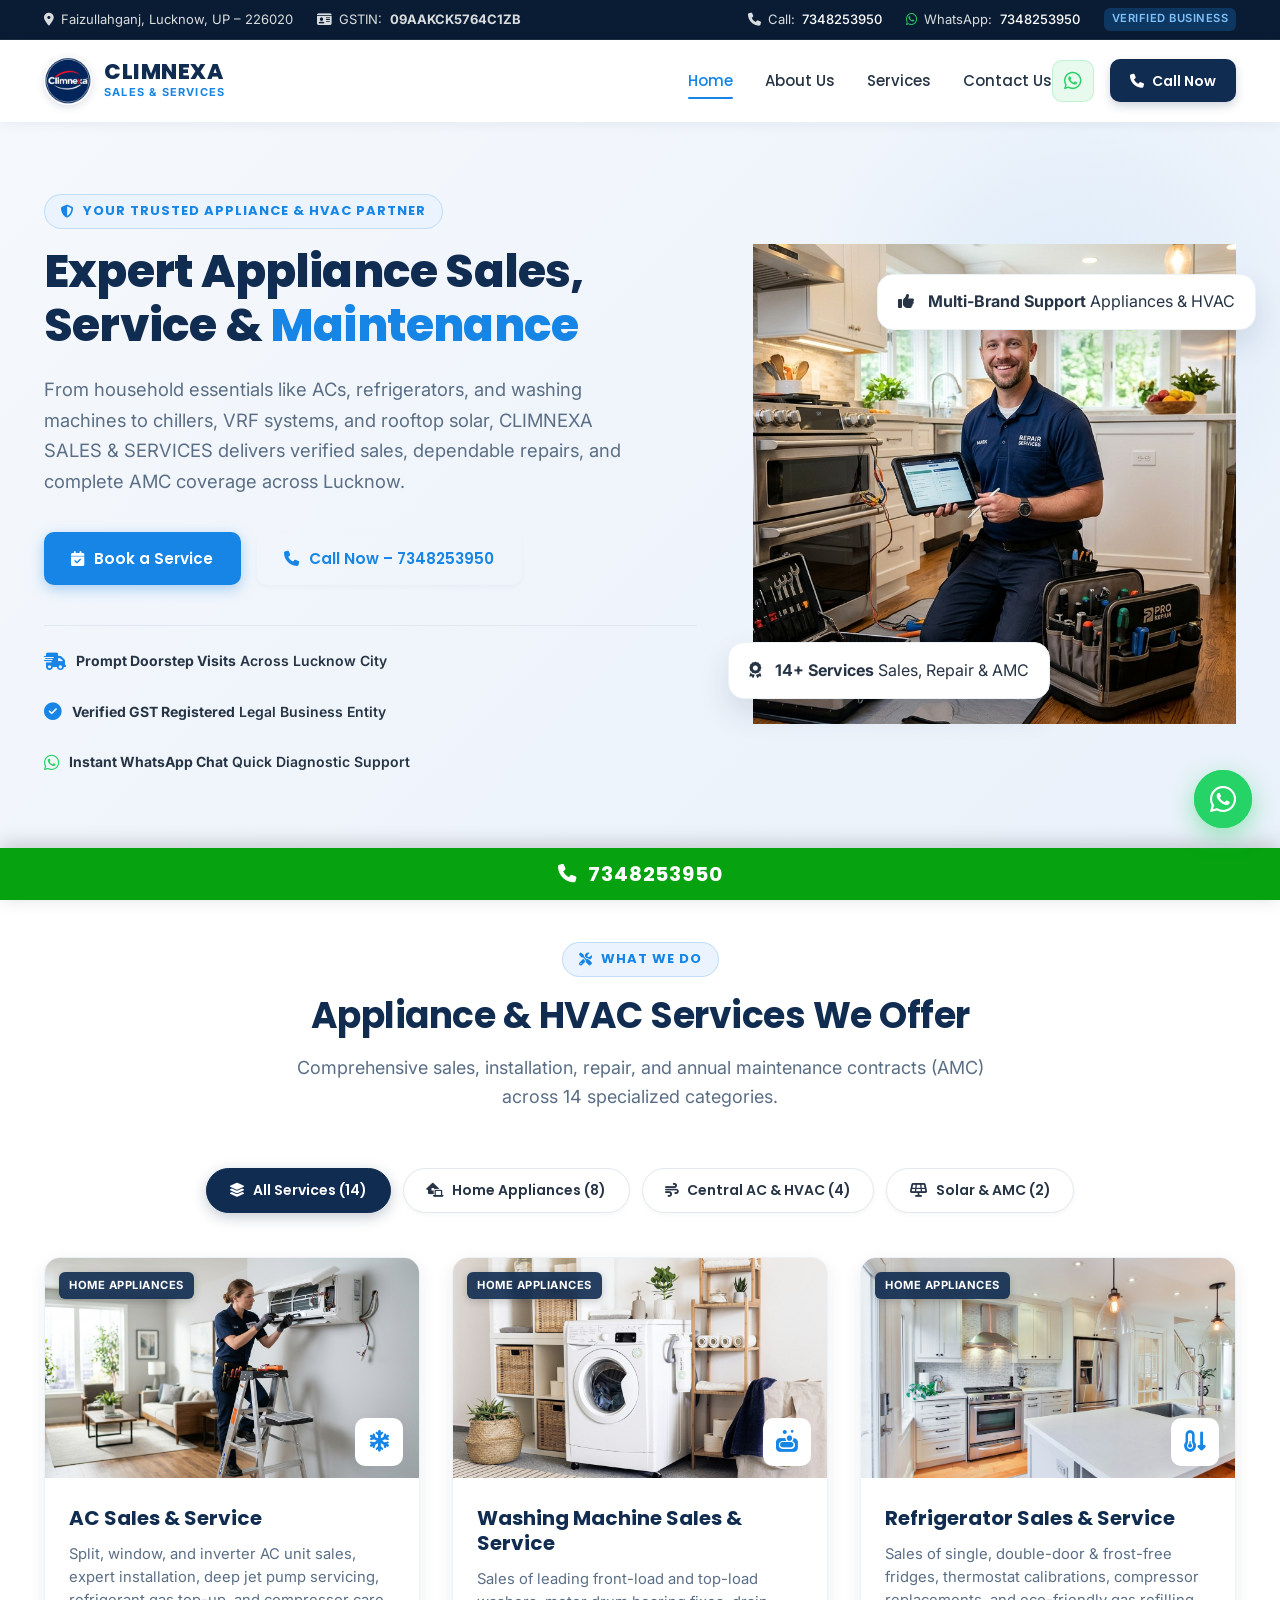
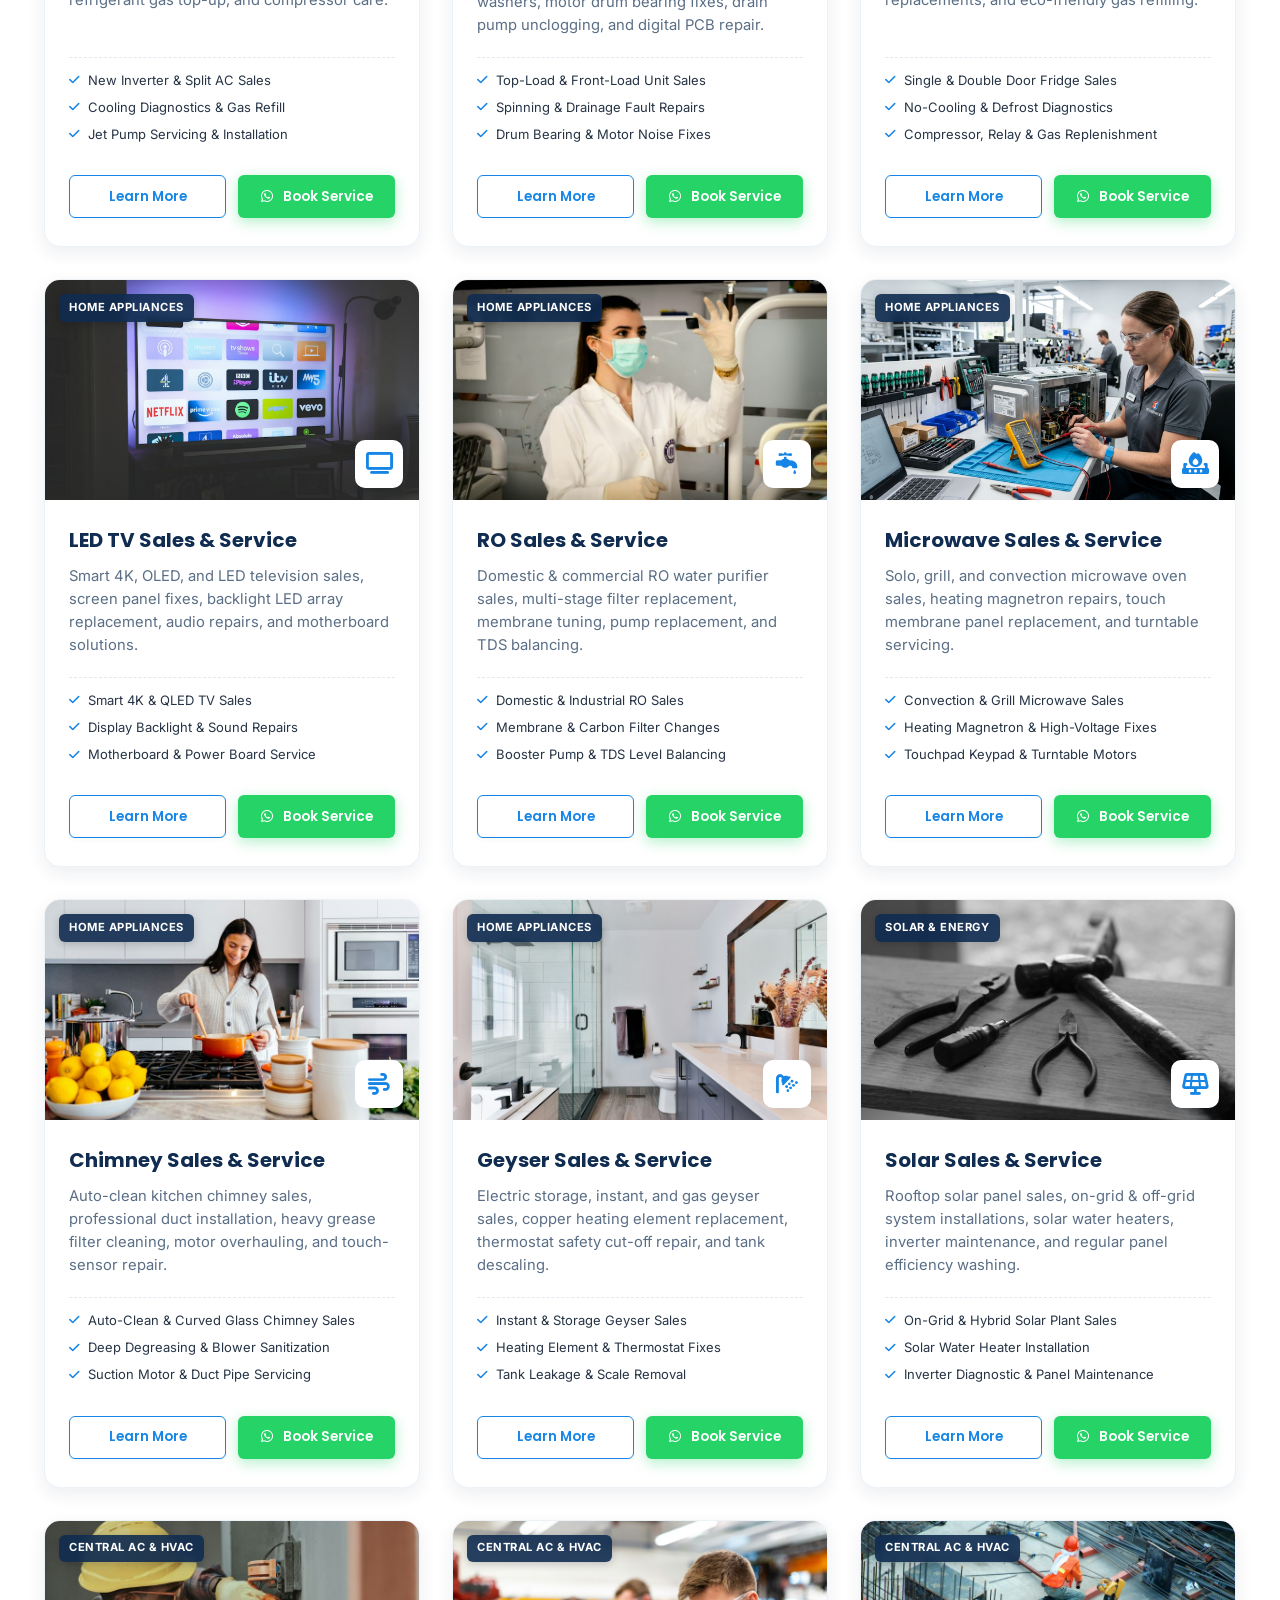
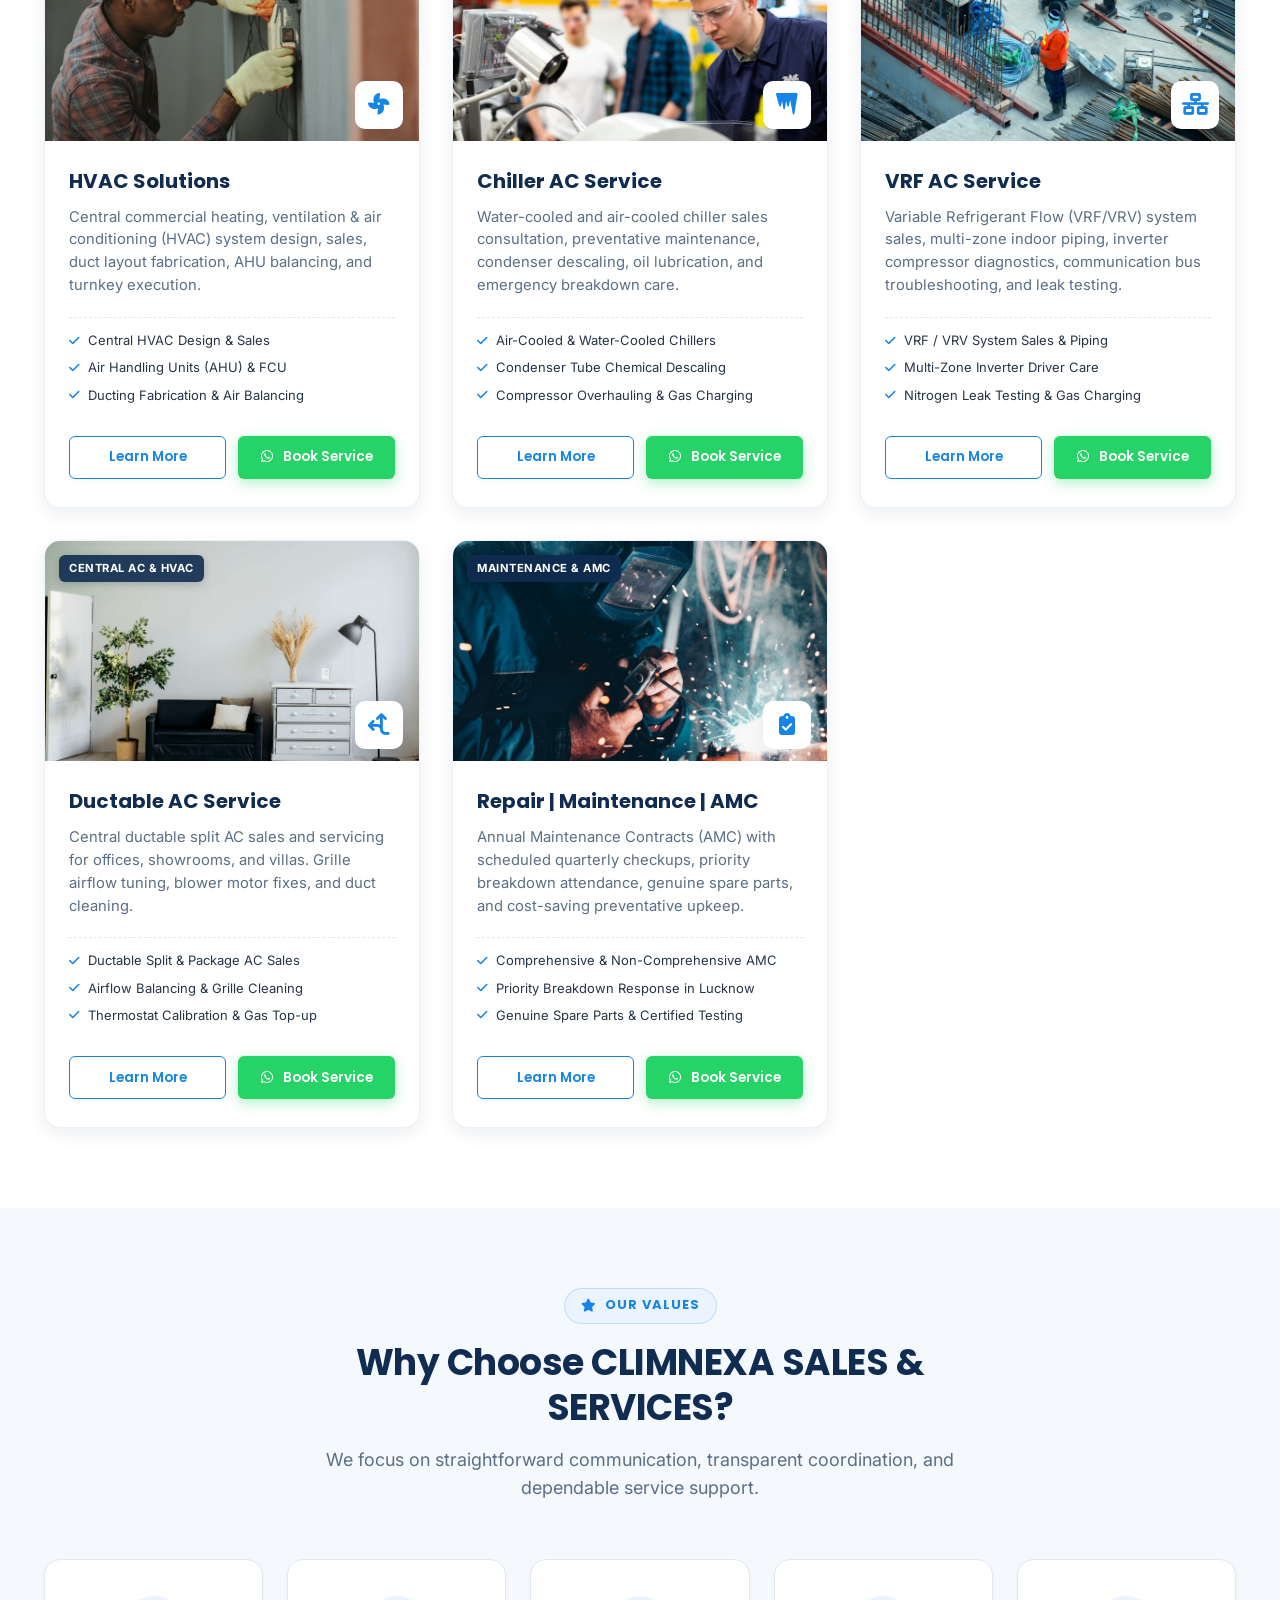
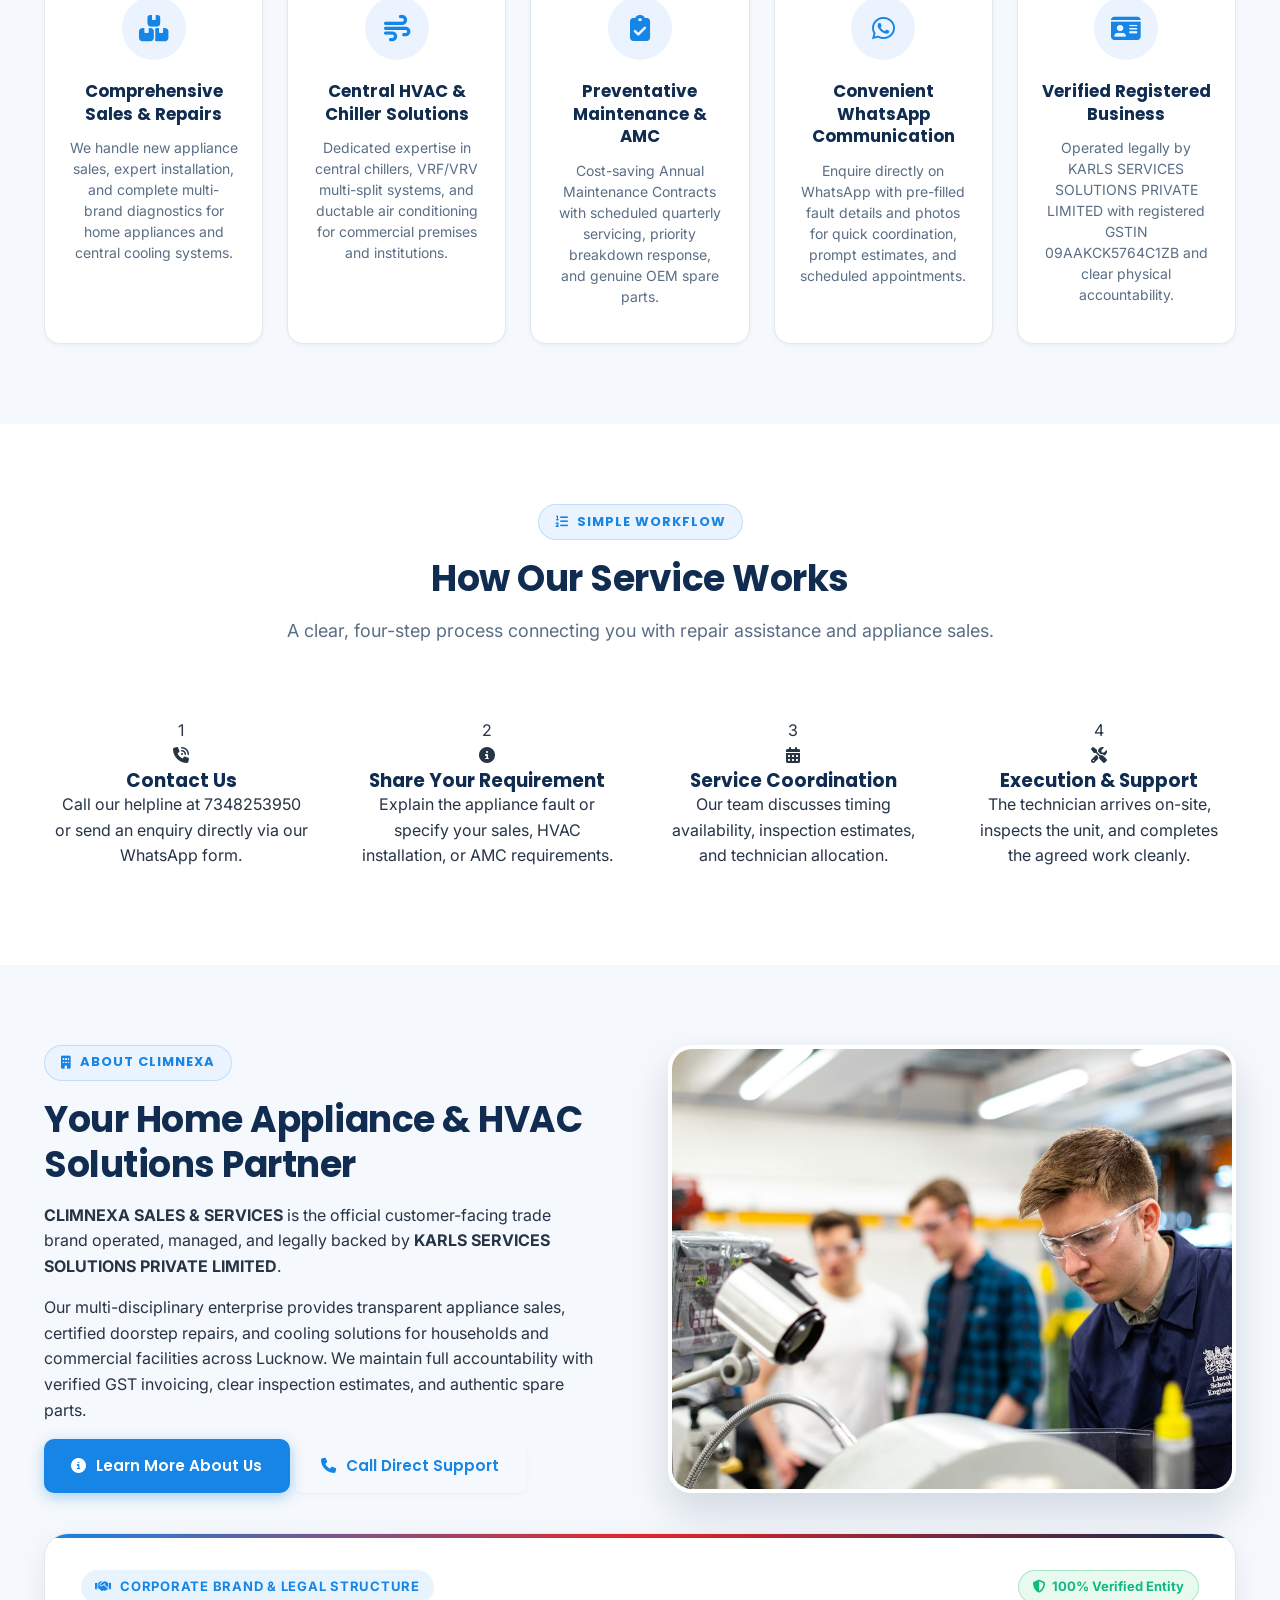
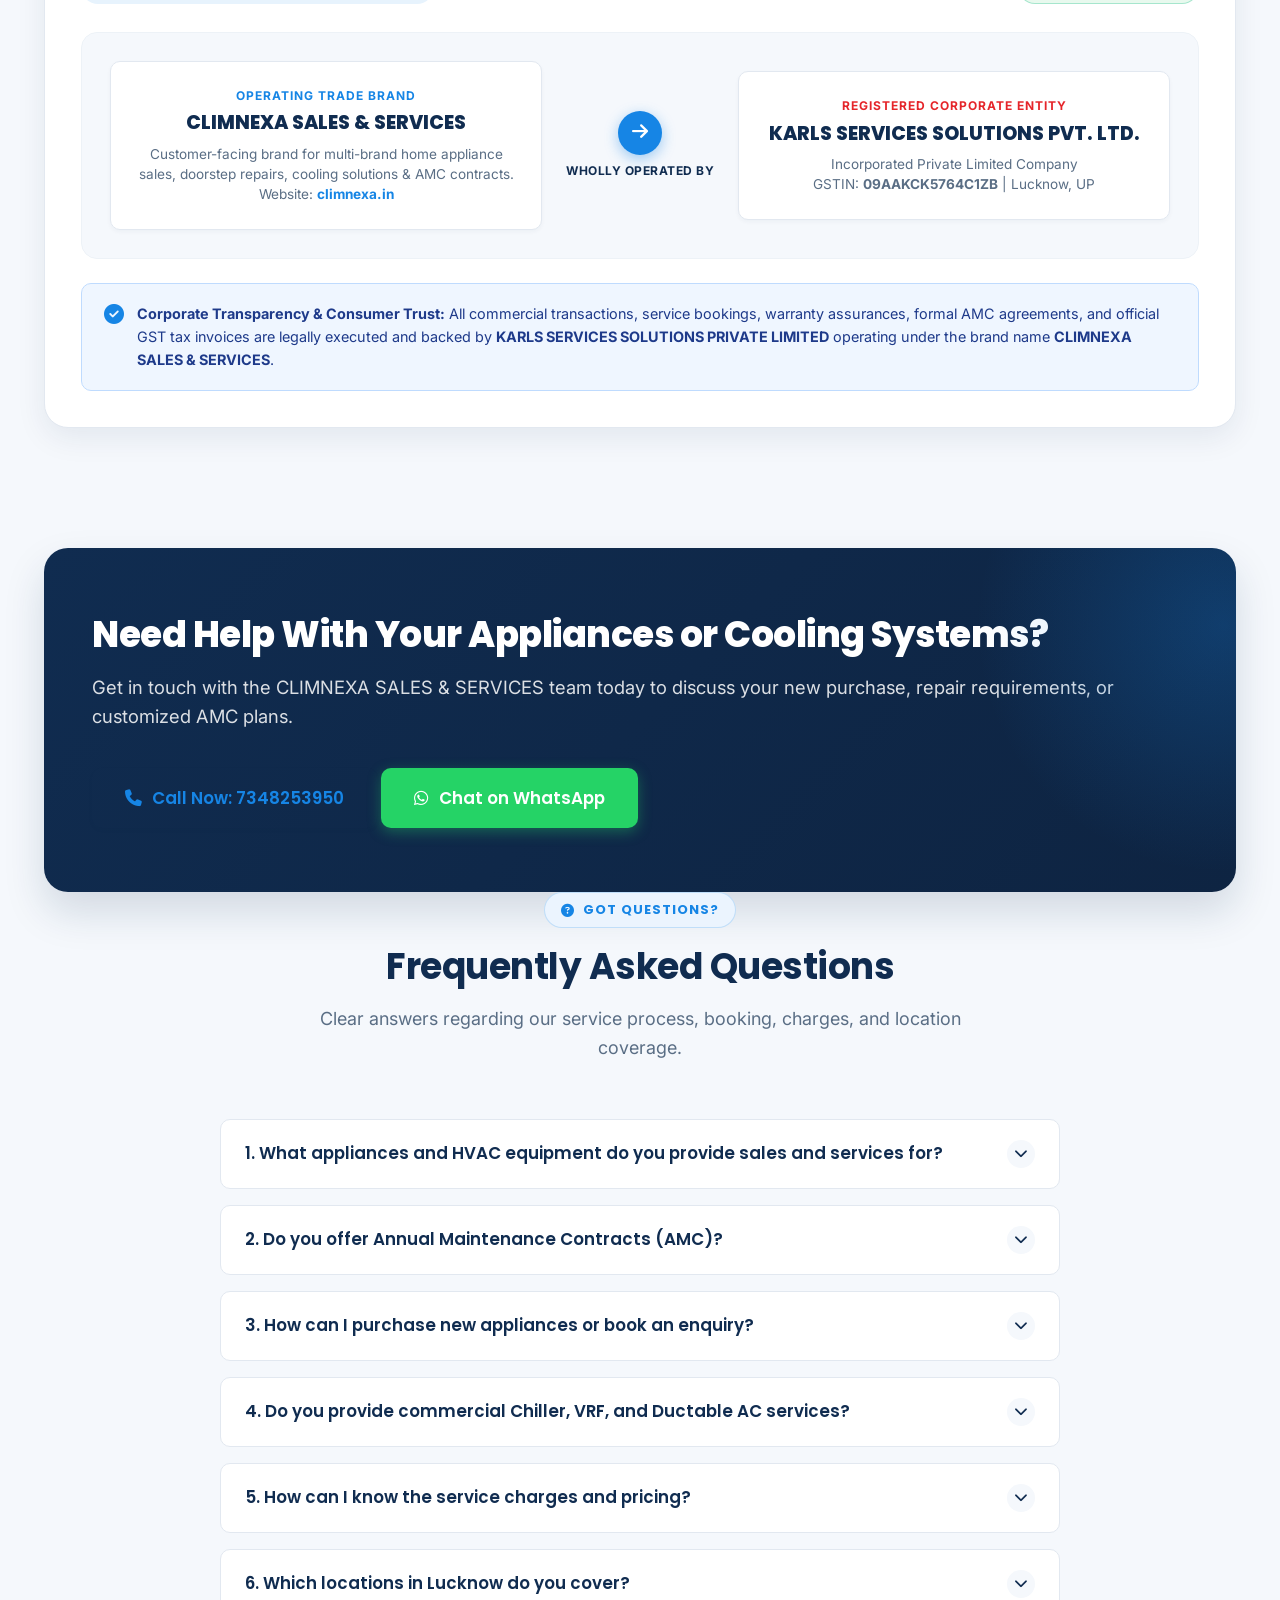
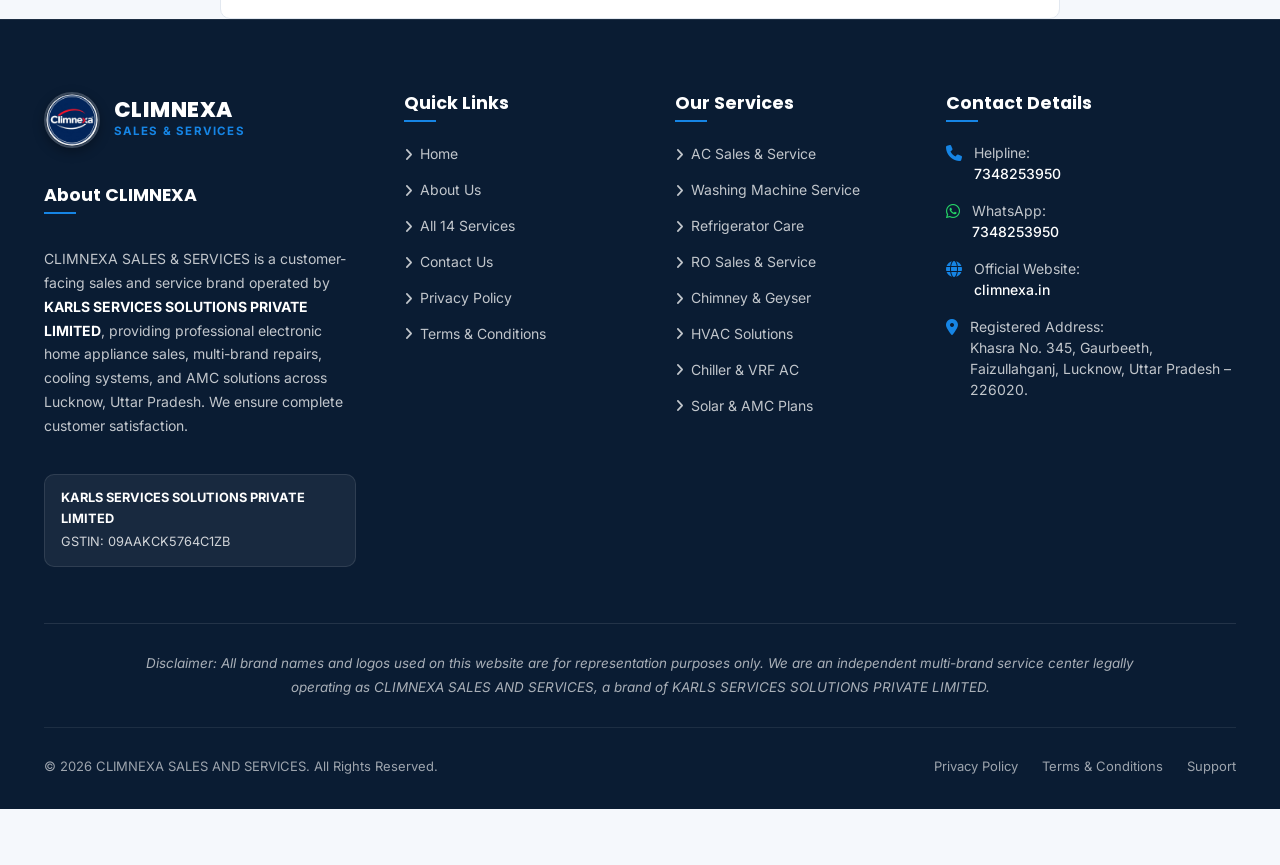
==== commit 51d2c1ba: "Add official website links to privacy policy, terms, contact cards, about table, relation cards and " ====
--- a/karls-services/index.html
+++ b/karls-services/index.html
@@ -3,6 +3,7 @@
 <head>
   <meta charset="UTF-8">
   <meta name="viewport" content="width=device-width, initial-scale=1.0">
+  <link rel="canonical" href="https://climnexa.in/">
   <title>CLIMNEXA SALES & SERVICES – Home Appliance Sales & Service Experts</title>
   <meta name="description" content="CLIMNEXA SALES & SERVICES provides professional sales, repair, maintenance, and AMC for home appliances, chillers, VRF, ductable AC, solar & water purifiers across Lucknow, UP.">
   <meta name="keywords" content="CLIMNEXA, Climnexa Sales and Services, appliance sales Lucknow, AC repair, Chiller AC, VRF AC, RO water purifier, Solar sales, AMC maintenance">
@@ -11,7 +12,7 @@
 
   <!-- Open Graph / Facebook -->
   <meta property="og:type" content="website">
-  <meta property="og:url" content="https://karlsservices.com/">
+  <meta property="og:url" content="https://climnexa.in/">
   <meta property="og:title" content="CLIMNEXA SALES & SERVICES – Home Appliance Sales & Service Experts">
   <meta property="og:description" content="Sales, repair, maintenance, and AMC for home appliances, chillers, VRF, ductable AC, solar & water purifiers in Lucknow.">
   <meta property="og:image" content="assets/images/climnexa-logo.png">
@@ -37,9 +38,9 @@
     "@type": "HomeAndConstructionBusiness",
     "name": "CLIMNEXA SALES & SERVICES",
     "legalName": "KARLS SERVICES SOLUTIONS PRIVATE LIMITED",
-    "url": "https://karlsservices.com/",
-    "logo": "https://karlsservices.com/assets/images/climnexa-logo.png",
-    "image": "https://karlsservices.com/assets/images/hero-technician.jpg",
+    "url": "https://climnexa.in/",
+    "logo": "https://climnexa.in/assets/images/climnexa-logo.png",
+    "image": "https://climnexa.in/assets/images/hero-technician.jpg",
     "description": "Sales, repair, maintenance, and AMC for home appliances, chillers, VRF, ductable AC, solar & water purifiers across Lucknow.",
     "telephone": "+917348253950",
     "taxID": "09AAKCK5764C1ZB",
@@ -838,7 +839,8 @@
             <span class="relation-tag">Operating Trade Brand</span>
             <h3 class="relation-name">CLIMNEXA SALES &amp; SERVICES</h3>
             <p class="relation-desc">
-              Customer-facing brand for multi-brand home appliance sales, doorstep repairs, cooling solutions &amp; AMC contracts.
+              Customer-facing brand for multi-brand home appliance sales, doorstep repairs, cooling solutions &amp; AMC contracts.<br>
+              Website: <a href="https://climnexa.in" target="_blank" rel="noopener"><strong>climnexa.in</strong></a>
             </p>
           </div>
 
@@ -944,7 +946,7 @@
           </button>
           <div class="faq-answer">
             <div class="faq-answer-inner">
-              You can call our direct customer helpline at 7348253950 or message us directly on WhatsApp with your product requirement or fault description. We will promptly discuss product availability, inspection appointments, and quotes.
+              You can explore our website at <a href="https://climnexa.in"><strong>climnexa.in</strong></a>, call our direct customer helpline at <a href="tel:+917348253950">7348253950</a>, or message us directly on WhatsApp with your product requirement or fault description. We will promptly discuss product availability, inspection appointments, and quotes.
             </div>
           </div>
         </div>
@@ -1061,6 +1063,13 @@
               </div>
             </div>
             <div class="footer-contact-item">
+              <i class="fa-solid fa-globe"></i>
+              <div>
+                <span>Official Website:</span><br>
+                <a href="https://climnexa.in">climnexa.in</a>
+              </div>
+            </div>
+            <div class="footer-contact-item">
               <i class="fa-solid fa-location-dot"></i>
               <div>
                 <span>Registered Address:</span><br>
